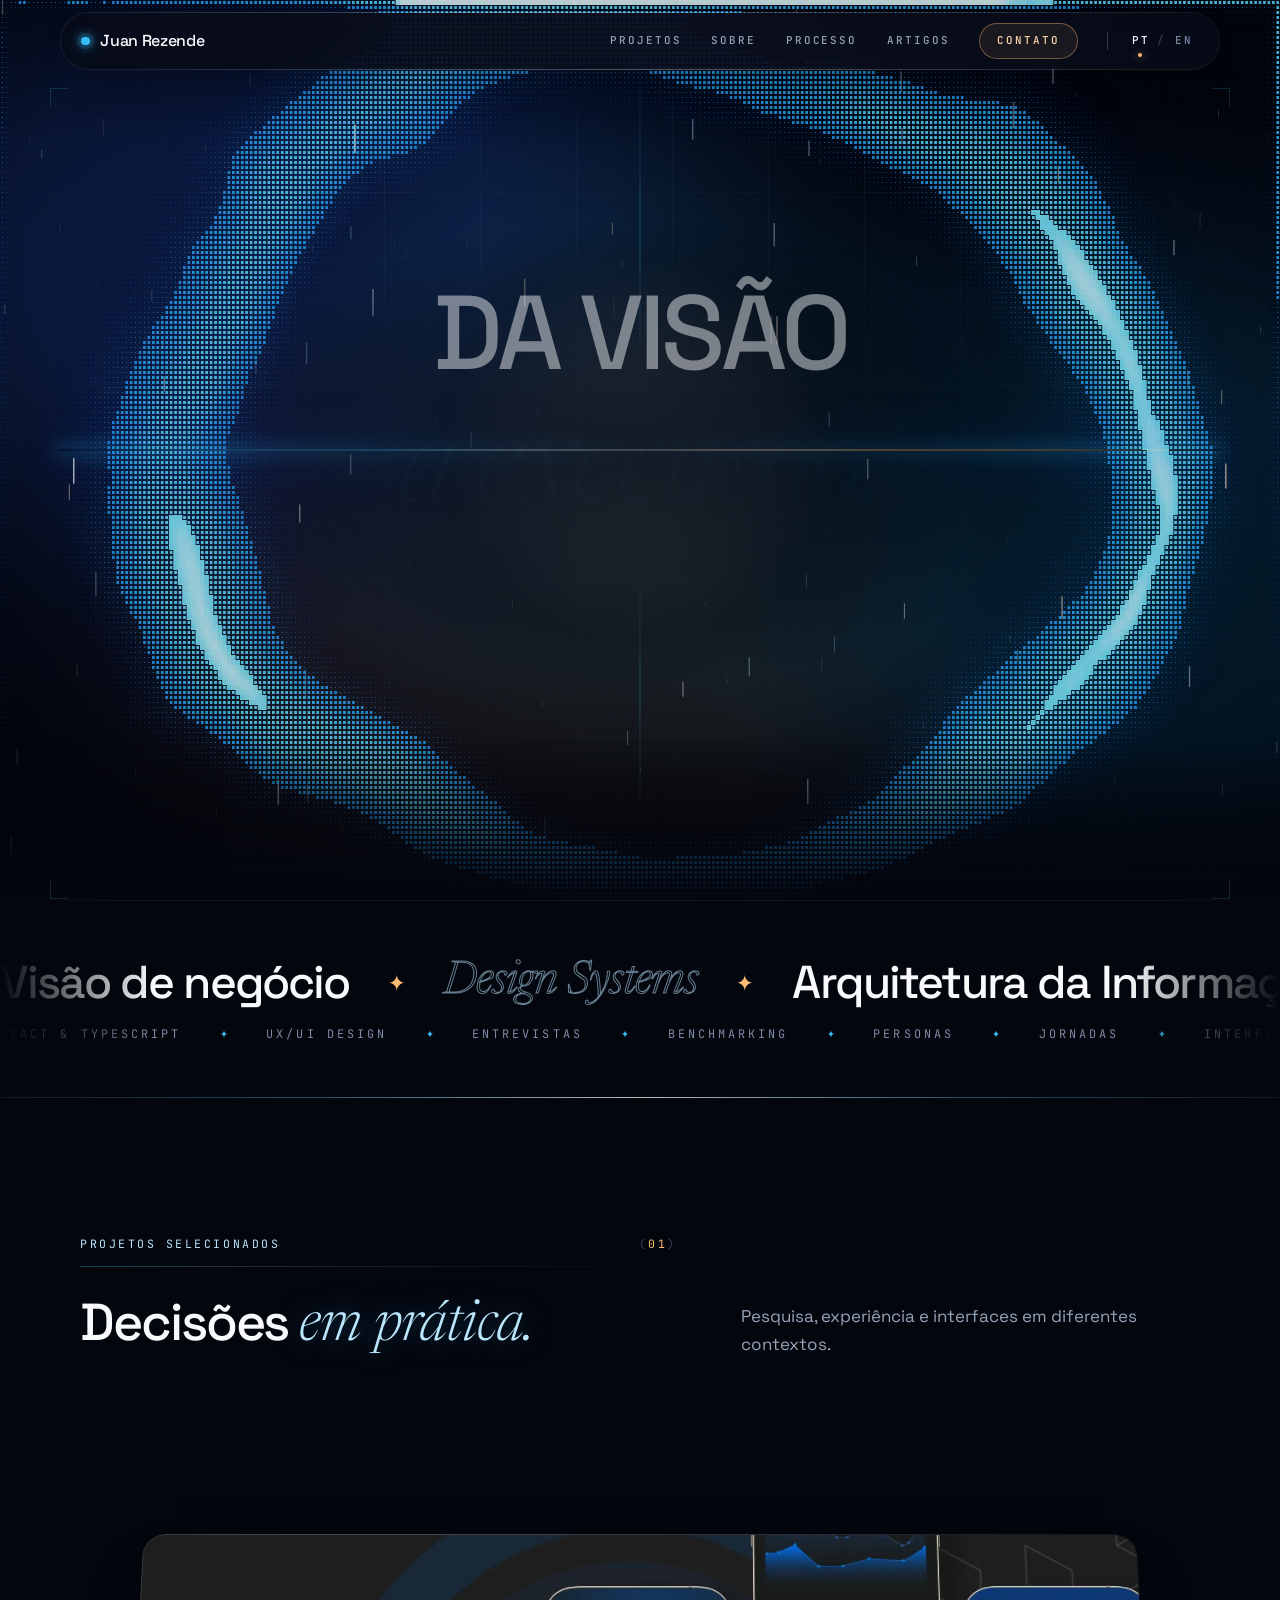
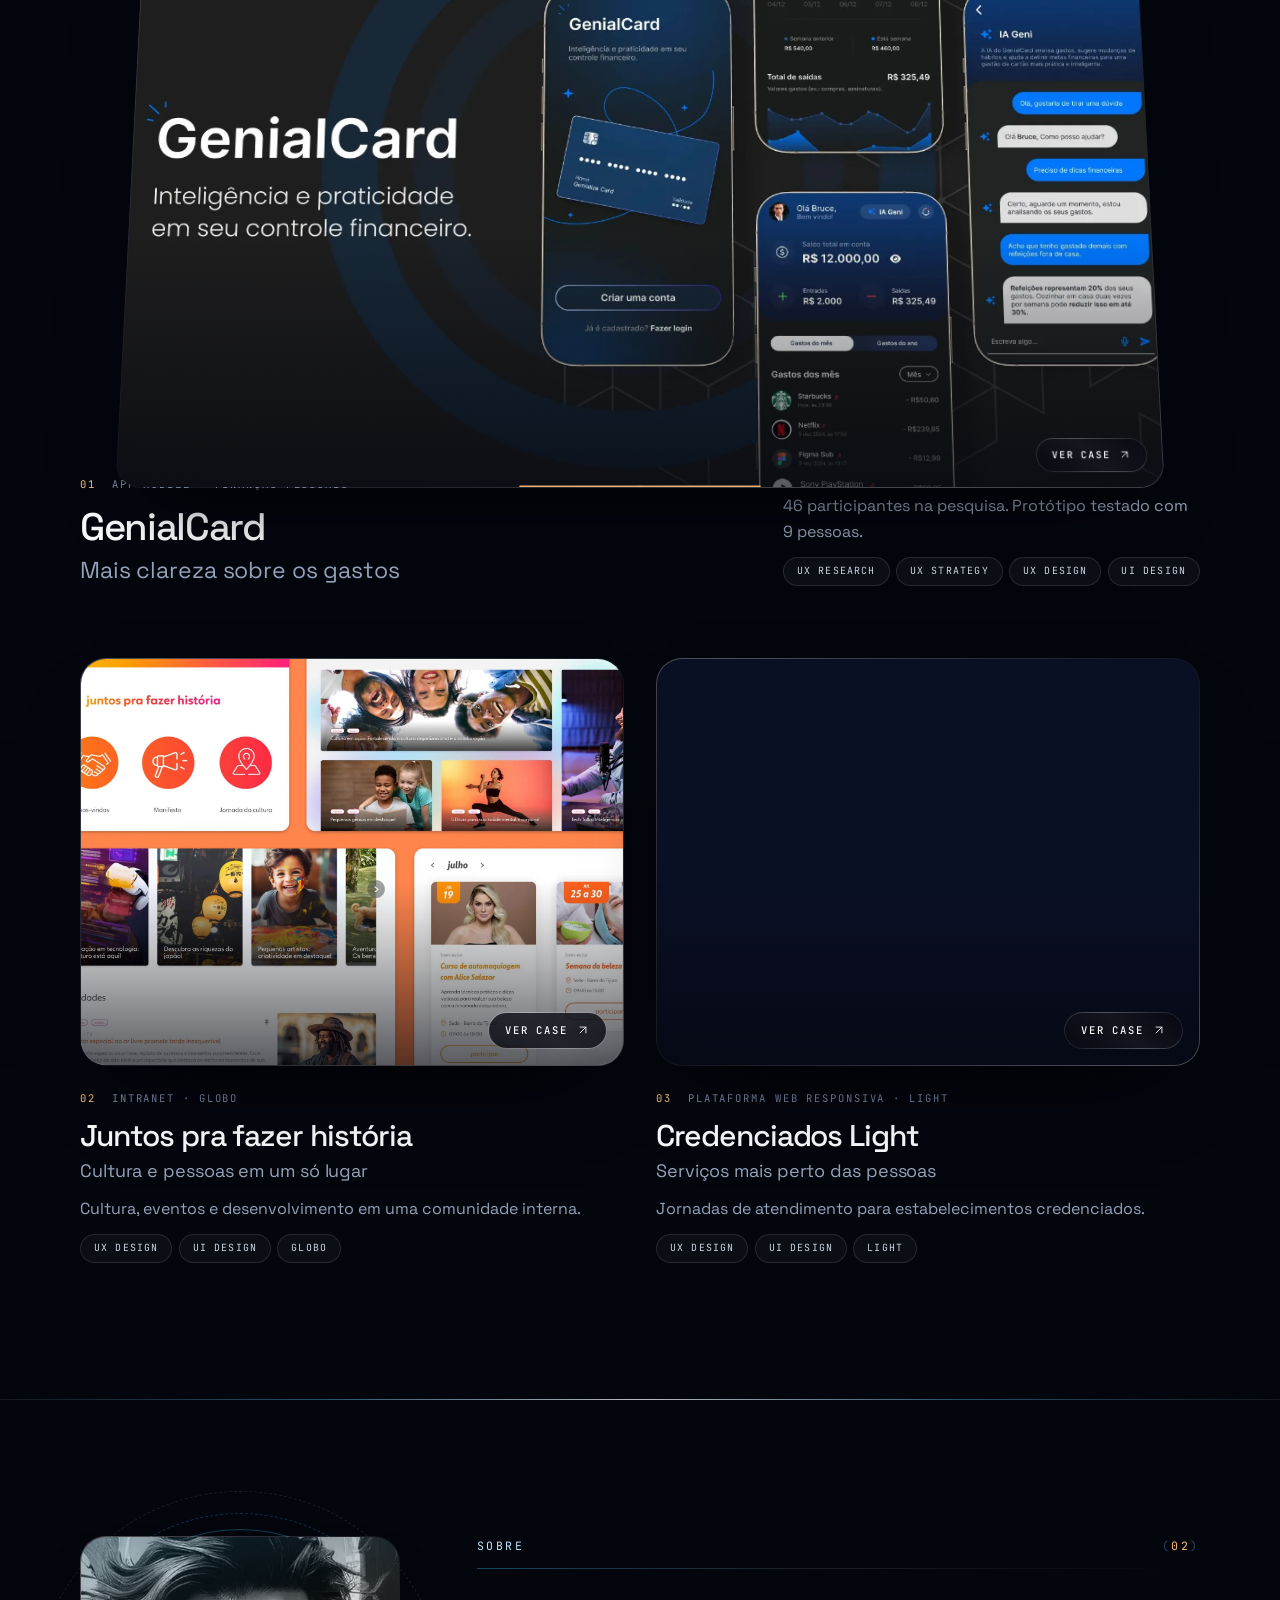
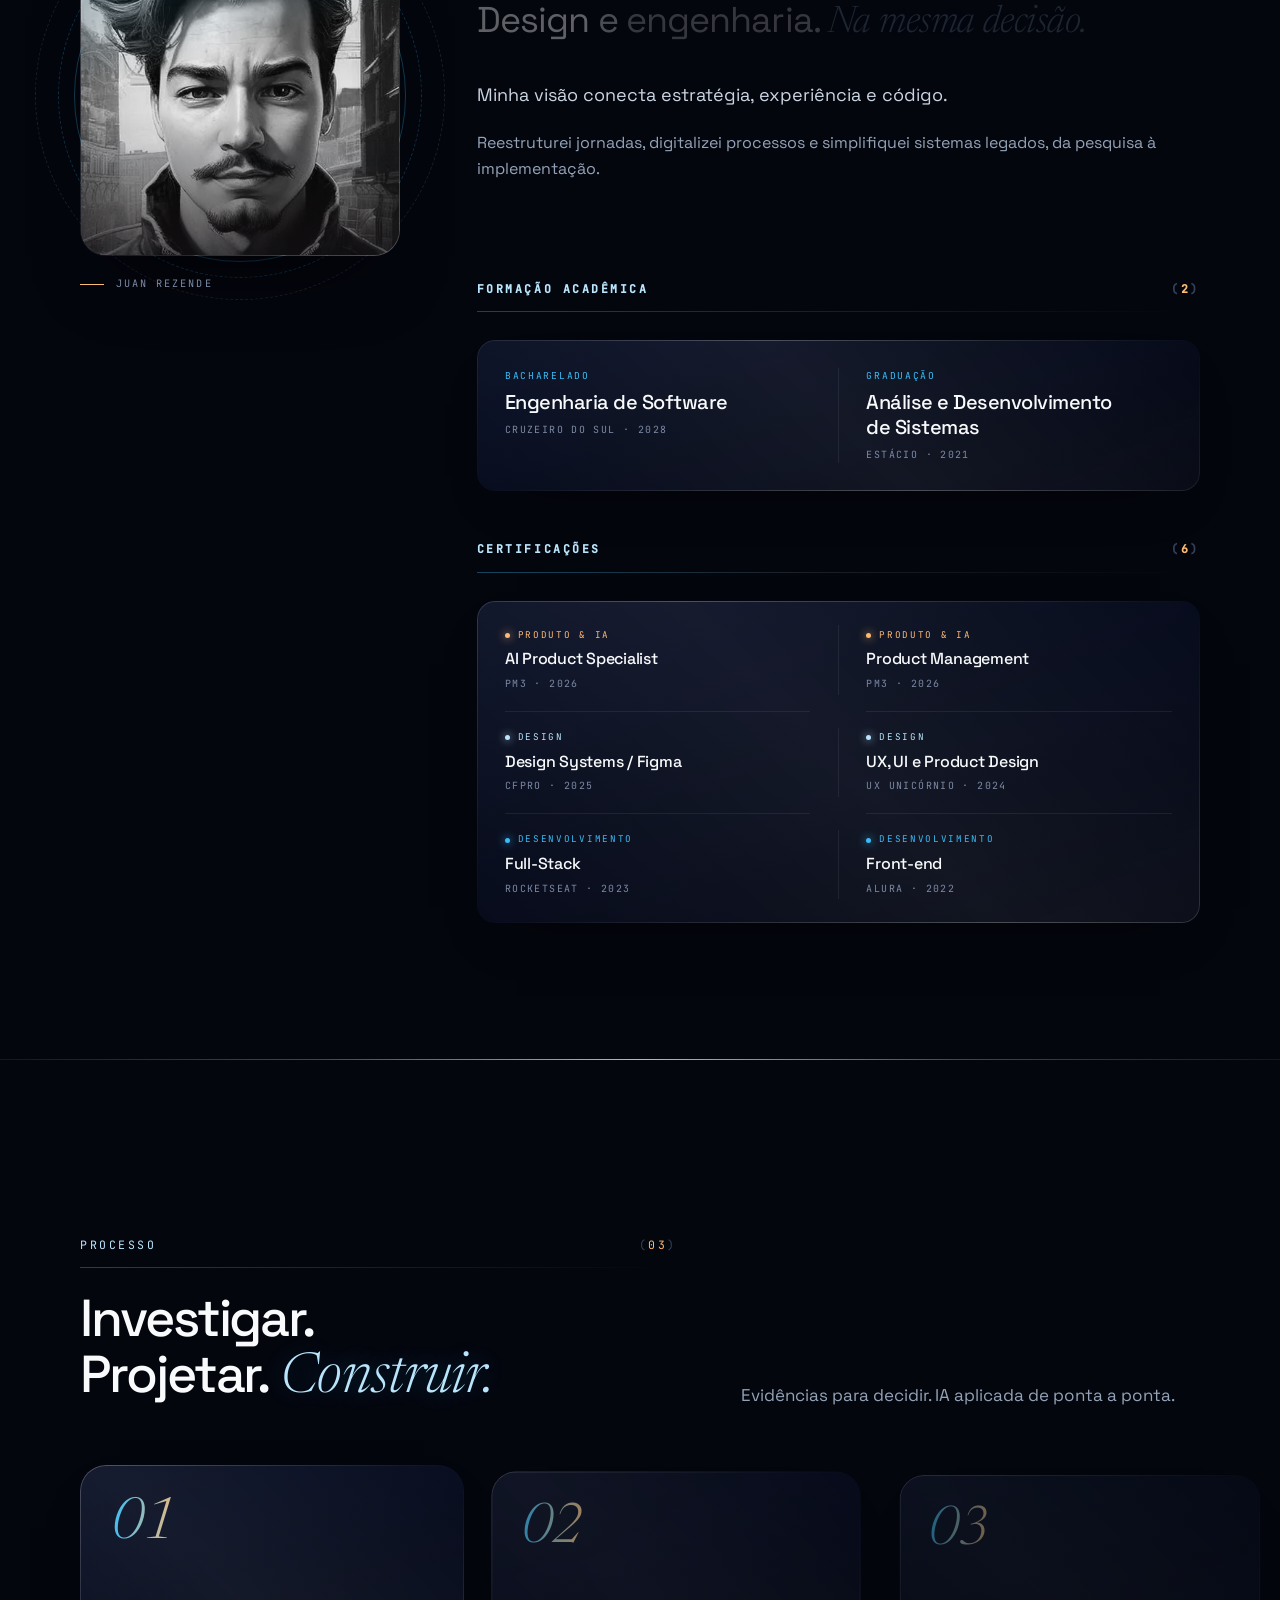
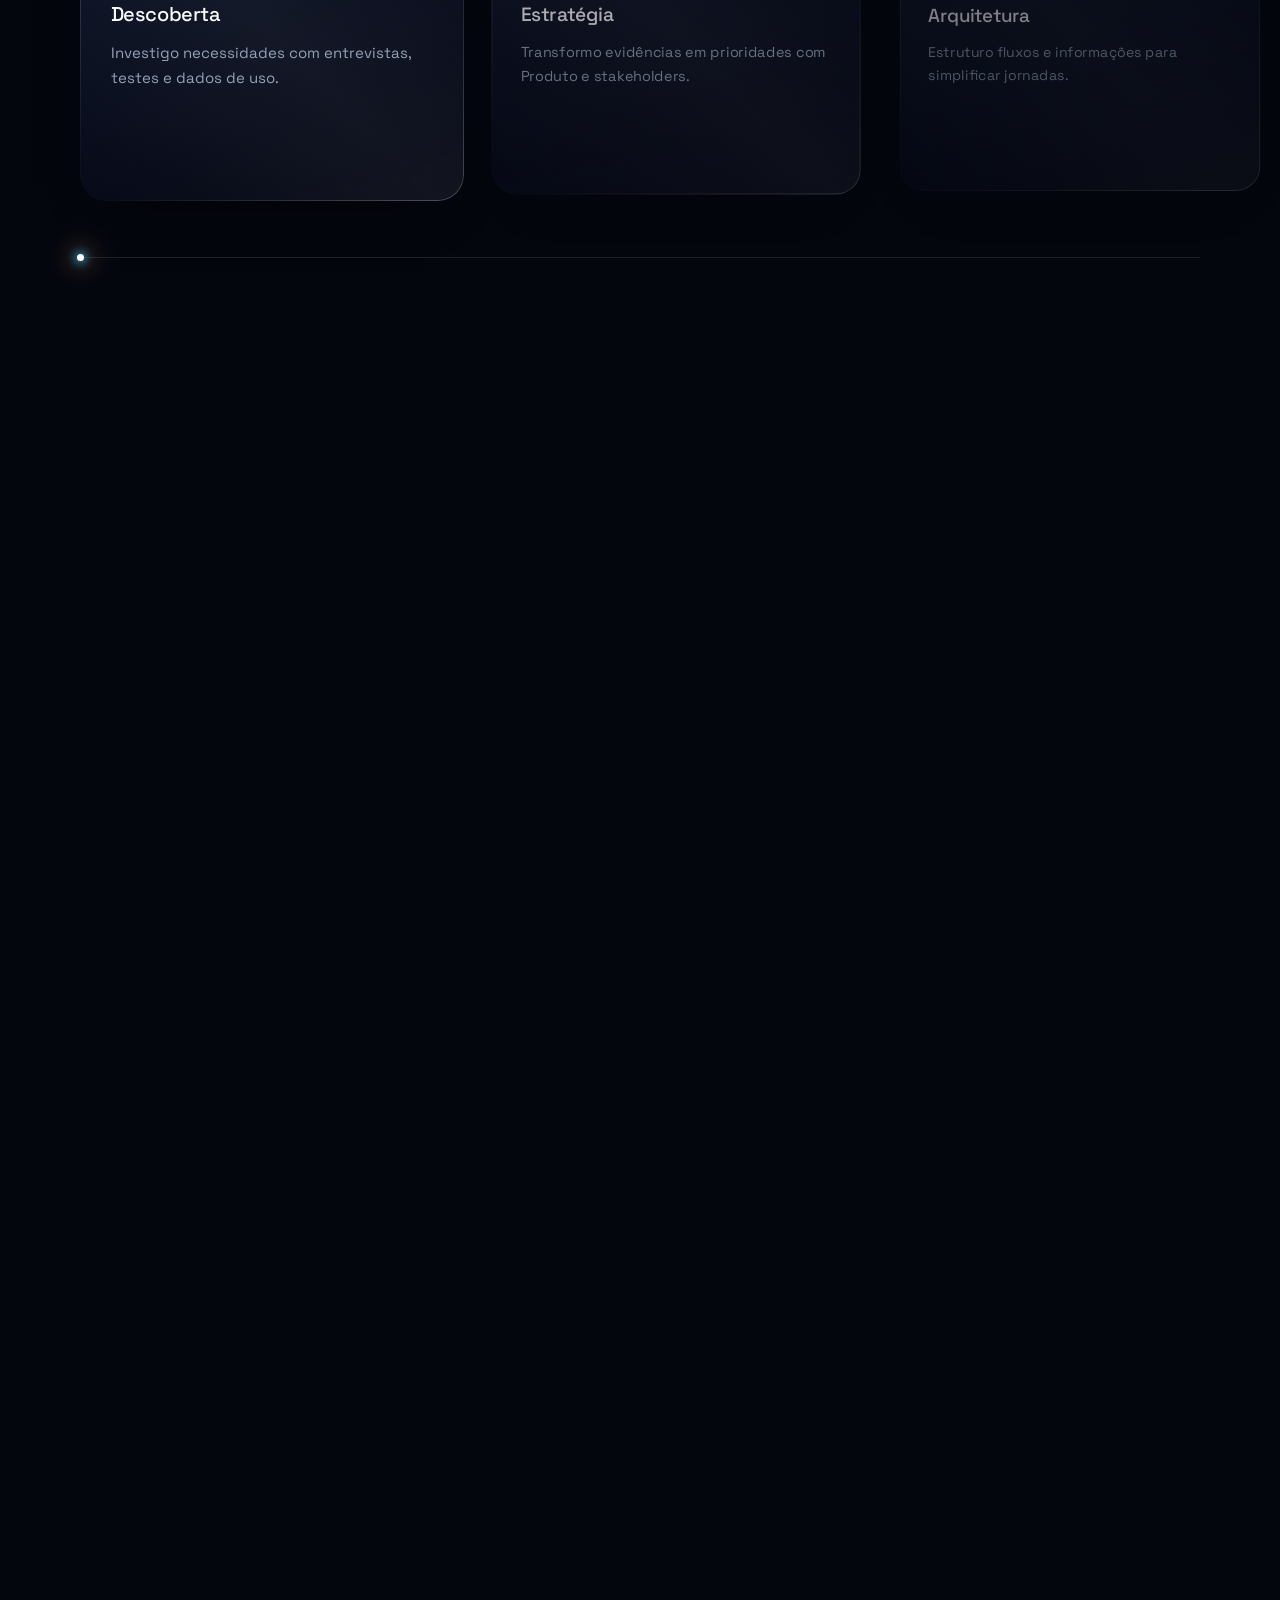
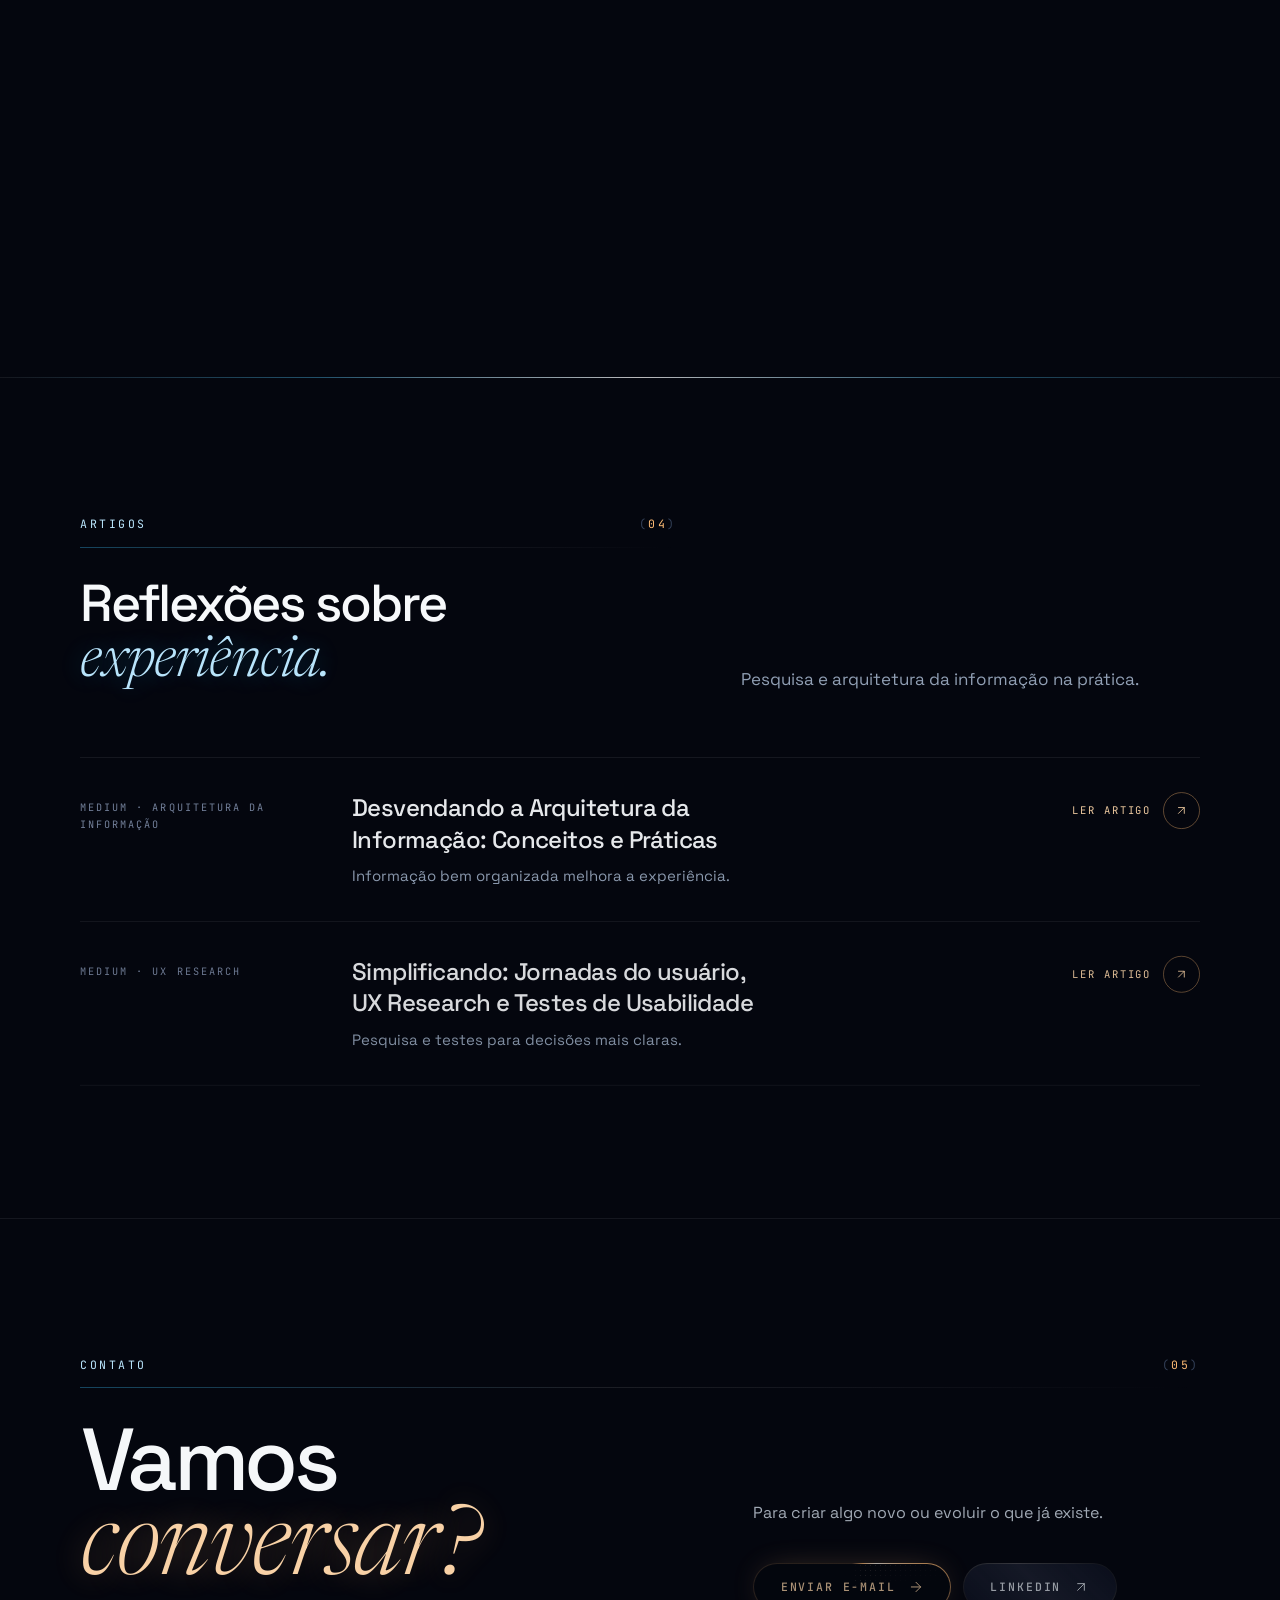
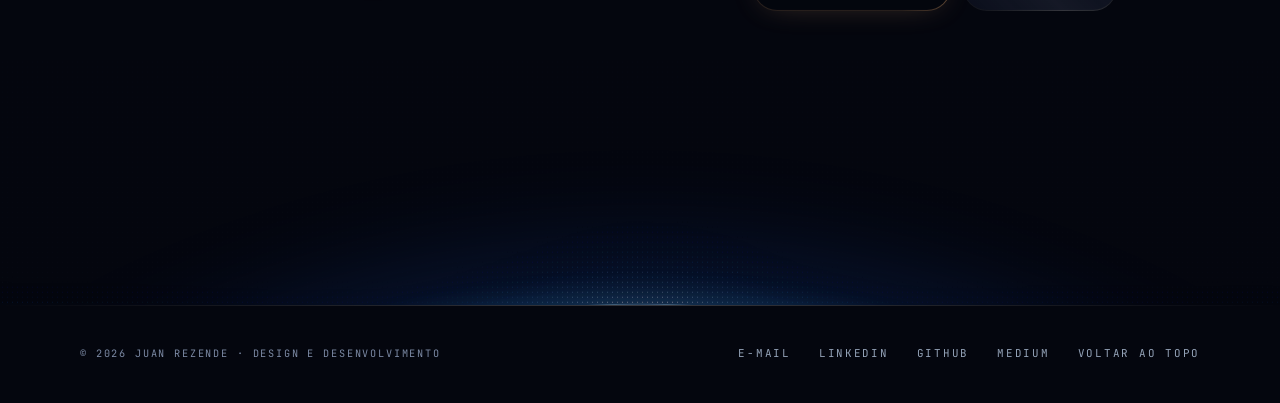
==== index.html @ a4a471fd "Remove the privacy page The site collects nothing itself (no forms, cookies, analytics or third-part" ====
<!DOCTYPE html>
<!--
  Juan Rezende · portfolio (single page, works straight from file://)

  Where things live
    index.html ............ content: intro, header, HOME (hero, projetos, sobre + formação, processo, artigos,
                            contato), CASES (genialcard, globo, light), footer. Search the ══ comments.
    assets/css/01…14 ....... styles, one file per area, loaded in numeric order (the cascade depends on it)
    assets/js/main.js ...... routing, animations and interactions (contents listed at its top)
    assets/js/effects/ ..... cosmos.js (starfield) and wave.js (LED wave), used by main.js
    assets/vendor/ ......... GSAP + ScrollTrigger
    assets/img/ ............ images, by project
  More detail: ESTRUTURA.md
-->
<html lang="pt-BR">
<head>
<meta charset="UTF-8">
<meta name="viewport" content="width=device-width, initial-scale=1.0">
<!-- ══════════ SEO · the site address (https://juanrezende.github.io) appears here, in the JSON-LD below, robots.txt and sitemap.xml:
     if it ever changes (e.g. a custom domain), replace it in all of them (see ESTRUTURA.md › SEO) ══════════ -->
<title>Juan Rezende | Product Designer · UX/UI · Front-end · IA</title>
<meta name="description" content="Discovery ao código: Product Design, UX/UI, Design Systems, front-end e IA aplicada. Veja os cases para Globo, Light e mais.">
<meta name="author" content="Juan Rezende">
<meta name="robots" content="index, follow, max-image-preview:large">
<link rel="canonical" href="https://juanrezende.github.io/">
<meta name="theme-color" content="#04060e">
<meta property="og:type" content="profile">
<meta property="og:locale" content="pt_BR">
<meta property="og:site_name" content="Juan Rezende">
<meta property="og:url" content="https://juanrezende.github.io/">
<meta property="og:title" content="Juan Rezende | Product Designer · UX/UI · Front-end · IA">
<meta property="og:description" content="Discovery ao código: Product Design, UX/UI, Design Systems, front-end e IA aplicada. Veja os cases para Globo, Light e mais.">
<meta property="og:image" content="https://juanrezende.github.io/assets/img/seo/og-image.jpg">
<meta property="og:image:width" content="1200">
<meta property="og:image:height" content="630">
<meta property="og:image:alt" content="Juan Rezende, Product Designer. Do discovery ao código.">
<meta property="profile:first_name" content="Juan">
<meta property="profile:last_name" content="Rezende">
<meta name="twitter:card" content="summary_large_image">
<meta name="twitter:title" content="Juan Rezende | Product Designer · UX/UI · Front-end · IA">
<meta name="twitter:description" content="Discovery ao código: Product Design, UX/UI, Design Systems, front-end e IA aplicada. Veja os cases para Globo, Light e mais.">
<meta name="twitter:image" content="https://juanrezende.github.io/assets/img/seo/og-image.jpg">
<!-- small sizes use a smooth ring, 96px and up the hero's LED ring -->
<link rel="icon" href="favicon.ico" sizes="48x48">
<link rel="icon" href="assets/img/seo/favicon-32.png" type="image/png" sizes="32x32">
<link rel="icon" href="assets/img/seo/favicon-96.png" type="image/png" sizes="96x96">
<link rel="icon" href="assets/img/seo/favicon-192.png" type="image/png" sizes="192x192">
<link rel="apple-touch-icon" href="apple-touch-icon.png">
<!-- the three typefaces are served from this site (assets/fonts, SIL OFL), so visitors' browsers never contact Google -->
<link rel="stylesheet" href="assets/fonts/fonts.css">
<script>
  document.documentElement.classList.add('js');
  try { if (sessionStorage.getItem('jr-intro') || matchMedia('(prefers-reduced-motion: reduce)').matches) document.documentElement.classList.add('no-intro'); } catch (e) {}
  /* language: Portuguese unless ?lang=en or a saved choice says English. The English copy is applied by assets/js/i18n.js
     at the end of the body; until then the page stays hidden (lang-pending, with a CSS failsafe in 02-base.css). */
  (function () {
    var d = document.documentElement, l = null;
    try {
      l = new URLSearchParams(location.search).get('lang');
      if (l === 'en' || l === 'pt') localStorage.setItem('jr-lang', l);
      else l = localStorage.getItem('jr-lang');
    } catch (e) {}
    if (l === 'en') { d.lang = 'en'; d.classList.add('lang-pending'); }
  })();
  /* effects budget: without hardware graphics (WebGL missing or software-only) every blur and the WebGL aura fall on the CPU,
     so the page switches to lite mode before first paint (static aura image, no filters, fewer layers; see 14-motion.css).
     ?fx=lite or ?fx=full forces a mode for the session (headless test browsers are software-only, so they need ?fx=full). */
  (function () {
    var d = document.documentElement, fx = null, lite = false;
    try {
      var q = new URLSearchParams(location.search).get('fx');
      if (q === 'lite' || q === 'full') sessionStorage.setItem('jr-fx', q);
      fx = sessionStorage.getItem('jr-fx');
    } catch (e) {}
    if (fx) lite = fx === 'lite';
    else {
      try {
        var gl = document.createElement('canvas').getContext('webgl', { failIfMajorPerformanceCaveat: true });
        lite = !gl;
        /* a software rasterizer can still slip through when it was enabled by hand: catch it by name */
        if (gl) {
          var info = gl.getExtension('WEBGL_debug_renderer_info');
          var renderer = String(gl.getParameter(info ? info.UNMASKED_RENDERER_WEBGL : gl.RENDERER) || '');
          if (/swiftshader|llvmpipe|softpipe|software|basic render/i.test(renderer)) lite = true;
        }
        var lose = gl && gl.getExtension('WEBGL_lose_context');
        if (lose) lose.loseContext();
      } catch (e) { lite = true; }
      if (navigator.connection && navigator.connection.saveData) lite = true;
    }
    if (lite) d.classList.add('fx-lite');
  })();
  /* design-system catalog hook (only when this page is framed, e.g. by Bases/lumen-ds.html): the catalog owns the navbar, gets the reading
     progress, and can park this page as the live background of its Components view (hero scene only) */
  (function () {
    if (window.parent === window) return;
    var d = document.documentElement, y = 0, queued = false;
    d.classList.add('ds-embed');
    var send = function () {
      queued = false;
      var max = d.scrollHeight - innerHeight;
      try { parent.postMessage({ ds: 'scroll', p: max > 0 ? Math.min(1, scrollY / max) : 0 }, '*'); } catch (e) {}
    };
    addEventListener('scroll', function () { if (!queued) { queued = true; requestAnimationFrame(send); } }, { passive: true });
    addEventListener('message', function (e) {
      if (e.source !== window.parent || !e.data || !e.data.ds) return;
      if (e.data.ds === 'bg' && !d.classList.contains('ds-bg')) { y = scrollY; d.classList.add('ds-bg'); scrollTo(0, 0); }
      else if (e.data.ds === 'page' && d.classList.contains('ds-bg')) { d.classList.remove('ds-bg'); scrollTo(0, y); }
    });
  })();
</script>
<script type="application/ld+json">
{
  "@context": "https://schema.org",
  "@graph": [
    {
      "@type": "WebSite",
      "@id": "https://juanrezende.github.io/#site",
      "url": "https://juanrezende.github.io/",
      "name": "Juan Rezende",
      "inLanguage": "pt-BR",
      "publisher": { "@id": "https://juanrezende.github.io/#juan" }
    },
    {
      "@type": "ProfilePage",
      "@id": "https://juanrezende.github.io/#page",
      "url": "https://juanrezende.github.io/",
      "name": "Juan Rezende | Product Designer · UX/UI · Front-end · IA",
      "inLanguage": "pt-BR",
      "isPartOf": { "@id": "https://juanrezende.github.io/#site" },
      "mainEntity": { "@id": "https://juanrezende.github.io/#juan" },
      "primaryImageOfPage": "https://juanrezende.github.io/assets/img/seo/og-image.jpg",
      "hasPart": [
        { "@type": "CreativeWork", "name": "GenialCard", "url": "https://juanrezende.github.io/#case/genialcard", "about": "App mobile de finanças pessoais: UX Research, UX Strategy, UX e UI Design", "image": "https://juanrezende.github.io/assets/img/genialcard/capa-1024.webp", "creator": { "@id": "https://juanrezende.github.io/#juan" } },
        { "@type": "CreativeWork", "name": "Juntos pra fazer história · Globo", "url": "https://juanrezende.github.io/#case/globo", "about": "Comunidade de cultura e pessoas na intranet da Globo: UX e UI Design", "image": "https://juanrezende.github.io/assets/img/globo/1-1024.webp", "creator": { "@id": "https://juanrezende.github.io/#juan" } },
        { "@type": "CreativeWork", "name": "Credenciados Light", "url": "https://juanrezende.github.io/#case/light", "about": "Plataforma web responsiva para parceiros credenciados da Light: UX e UI Design", "image": "https://juanrezende.github.io/assets/img/light/2-1024.webp", "creator": { "@id": "https://juanrezende.github.io/#juan" } }
      ]
    },
    {
      "@type": "Person",
      "@id": "https://juanrezende.github.io/#juan",
      "name": "Juan Rezende",
      "url": "https://juanrezende.github.io/",
      "image": "https://juanrezende.github.io/assets/img/avatar/juan-500.webp",
      "jobTitle": "Product Designer",
      "description": "Product Designer que leva produtos do discovery ao código: UX/UI, Design Systems, desenvolvimento front-end e IA aplicada a produtos digitais.",
      "address": { "@type": "PostalAddress", "addressCountry": "BR" },
      "knowsLanguage": "pt-BR",
      "knowsAbout": [
        "Product Design", "UX Design", "UI Design", "UX Research", "UX Strategy", "Design Systems", "Figma",
        "Arquitetura da Informação", "Testes de usabilidade", "Prototipação", "Discovery de produto",
        "Desenvolvimento Front-end", "React", "TypeScript", "Design to Code",
        "Inteligência Artificial", "IA generativa", "AI Product Design", "Product Management"
      ],
      "alumniOf": [
        { "@type": "CollegeOrUniversity", "name": "Universidade Cruzeiro do Sul" },
        { "@type": "CollegeOrUniversity", "name": "Estácio" }
      ],
      "hasCredential": [
        { "@type": "EducationalOccupationalCredential", "name": "AI Product Specialist", "recognizedBy": { "@type": "Organization", "name": "PM3" } },
        { "@type": "EducationalOccupationalCredential", "name": "Product Management", "recognizedBy": { "@type": "Organization", "name": "PM3" } },
        { "@type": "EducationalOccupationalCredential", "name": "Design Systems / Figma", "recognizedBy": { "@type": "Organization", "name": "cfPRO" } },
        { "@type": "EducationalOccupationalCredential", "name": "UX, UI e Product Design", "recognizedBy": { "@type": "Organization", "name": "UX Unicórnio" } },
        { "@type": "EducationalOccupationalCredential", "name": "Full-Stack", "recognizedBy": { "@type": "Organization", "name": "Rocketseat" } },
        { "@type": "EducationalOccupationalCredential", "name": "Front-end", "recognizedBy": { "@type": "Organization", "name": "Alura" } }
      ],
      "sameAs": ["https://www.linkedin.com/in/juanrezende/", "https://github.com/JuanRezende", "https://medium.com/@juan.rezende"]
    }
  ]
}
</script>
<!-- Lumen stylesheet, split by section; order matters (see assets/css) -->
<link rel="stylesheet" href="assets/css/01-tokens.css">
<link rel="stylesheet" href="assets/css/02-base.css">
<link rel="stylesheet" href="assets/css/03-components.css">
<link rel="stylesheet" href="assets/css/04-atmosphere.css">
<link rel="stylesheet" href="assets/css/05-layout.css">
<link rel="stylesheet" href="assets/css/06-hero.css">
<link rel="stylesheet" href="assets/css/07-projects.css">
<link rel="stylesheet" href="assets/css/08-about.css">
<link rel="stylesheet" href="assets/css/09-process.css">
<link rel="stylesheet" href="assets/css/10-articles.css">
<link rel="stylesheet" href="assets/css/11-contact.css">
<link rel="stylesheet" href="assets/css/12-case.css">
<link rel="stylesheet" href="assets/css/13-overlays.css">
<link rel="stylesheet" href="assets/css/14-motion.css">
</head>
<body>
<a class="skip-link" href="#conteudo">Pular para o conteúdo</a>

<!-- icon sprite: shapes based on Lucide (https://lucide.dev), ISC License, Copyright (c) Lucide Contributors -->
<svg width="0" height="0" style="position:absolute" aria-hidden="true" focusable="false">
  <defs>
    <linearGradient id="trace-grad" x1="0" y1="1" x2="0" y2="0"><stop offset="0" stop-color="#fdba74"/><stop offset=".35" stop-color="#fed7aa"/><stop offset=".62" stop-color="#bae6fd"/><stop offset="1" stop-color="#38bdf8"/></linearGradient>
    <symbol id="i-arrow-right" viewBox="0 0 24 24"><path d="M5 12h14"/><path d="m12 5 7 7-7 7"/></symbol>
    <symbol id="i-arrow-left" viewBox="0 0 24 24"><path d="m12 19-7-7 7-7"/><path d="M19 12H5"/></symbol>
    <symbol id="i-arrow-up-right" viewBox="0 0 24 24"><path d="M7 7h10v10"/><path d="M7 17 17 7"/></symbol>
    <symbol id="i-chevron-down" viewBox="0 0 24 24"><path d="m6 9 6 6 6-6"/></symbol>
    <symbol id="i-star4" viewBox="0 0 24 24"><path d="M12 1.5c.7 5.9 4.6 9.8 10.5 10.5-5.9.7-9.8 4.6-10.5 10.5C11.3 16.6 7.4 12.7 1.5 12 7.4 11.3 11.3 7.4 12 1.5z"/></symbol>
    <symbol id="i-mail" viewBox="0 0 24 24"><rect width="20" height="16" x="2" y="4" rx="2"/><path d="m22 7-8.97 5.7a1.94 1.94 0 0 1-2.06 0L2 7"/></symbol>
    <symbol id="i-linkedin" viewBox="0 0 24 24"><path d="M16 8a6 6 0 0 1 6 6v7h-4v-7a2 2 0 0 0-2-2 2 2 0 0 0-2 2v7h-4v-7a6 6 0 0 1 6-6z"/><rect width="4" height="12" x="2" y="9"/><circle cx="4" cy="4" r="2"/></symbol>
    <symbol id="i-book-open" viewBox="0 0 24 24"><path d="M12 7v14"/><path d="M3 18a1 1 0 0 1-1-1V4a1 1 0 0 1 1-1h5a4 4 0 0 1 4 4 4 4 0 0 1 4-4h5a1 1 0 0 1 1 1v13a1 1 0 0 1-1 1h-6a3 3 0 0 0-3 3 3 3 0 0 0-3-3z"/></symbol>
    <symbol id="i-sparkles" viewBox="0 0 24 24"><path d="M9.937 15.5A2 2 0 0 0 8.5 14.063l-6.135-1.582a.5.5 0 0 1 0-.962L8.5 9.936A2 2 0 0 0 9.937 8.5l1.582-6.135a.5.5 0 0 1 .963 0L14.063 8.5A2 2 0 0 0 15.5 9.937l6.135 1.581a.5.5 0 0 1 0 .964L15.5 14.063a2 2 0 0 0-1.437 1.437l-1.582 6.135a.5.5 0 0 1-.963 0z"/><path d="M20 3v4"/><path d="M22 5h-4"/><path d="M4 17v2"/><path d="M5 18H3"/></symbol>
    <symbol id="i-check" viewBox="0 0 24 24"><path d="M20 6 9 17l-5-5"/></symbol>
    <symbol id="i-minus" viewBox="0 0 24 24"><path d="M5 12h14"/></symbol>
    <symbol id="i-x" viewBox="0 0 24 24"><path d="M18 6 6 18"/><path d="m6 6 12 12"/></symbol>
    <symbol id="i-menu" viewBox="0 0 24 24"><path d="M4 6h16"/><path d="M4 12h16"/><path d="M4 18h16"/></symbol>
    <symbol id="i-briefcase" viewBox="0 0 24 24"><path d="M16 20V4a2 2 0 0 0-2-2h-4a2 2 0 0 0-2 2v16"/><rect width="20" height="14" x="2" y="6" rx="2"/></symbol>
    <symbol id="i-route" viewBox="0 0 24 24"><circle cx="6" cy="19" r="3"/><path d="M9 19h8.5a3.5 3.5 0 0 0 0-7h-11a3.5 3.5 0 0 1 0-7H15"/><circle cx="18" cy="5" r="3"/></symbol>
    <symbol id="i-quote" viewBox="0 0 24 24"><path d="M16 3a2 2 0 0 0-2 2v6a2 2 0 0 0 2 2 1 1 0 0 1 1 1v1a2 2 0 0 1-2 2 1 1 0 0 0-1 1v2a1 1 0 0 0 1 1 6 6 0 0 0 6-6V5a2 2 0 0 0-2-2z"/><path d="M5 3a2 2 0 0 0-2 2v6a2 2 0 0 0 2 2 1 1 0 0 1 1 1v1a2 2 0 0 1-2 2 1 1 0 0 0-1 1v2a1 1 0 0 0 1 1 6 6 0 0 0 6-6V5a2 2 0 0 0-2-2z"/></symbol>
    <symbol id="i-maximize" viewBox="0 0 24 24"><path d="M15 3h6v6"/><path d="m21 3-7 7"/><path d="m3 21 7-7"/><path d="M9 21H3v-6"/></symbol>
    <symbol id="i-search" viewBox="0 0 24 24"><circle cx="11" cy="11" r="8"/><path d="m21 21-4.3-4.3"/></symbol>
    <symbol id="i-component" viewBox="0 0 24 24"><path d="M15.536 11.293a1 1 0 0 0 0 1.414l2.376 2.377a1 1 0 0 0 1.414 0l2.377-2.377a1 1 0 0 0 0-1.414l-2.377-2.377a1 1 0 0 0-1.414 0z"/><path d="M2.297 11.293a1 1 0 0 0 0 1.414l2.377 2.377a1 1 0 0 0 1.414 0l2.377-2.377a1 1 0 0 0 0-1.414L6.088 8.916a1 1 0 0 0-1.414 0z"/><path d="M8.916 17.912a1 1 0 0 0 0 1.415l2.377 2.376a1 1 0 0 0 1.414 0l2.377-2.376a1 1 0 0 0 0-1.415l-2.377-2.376a1 1 0 0 0-1.414 0z"/><path d="M8.916 4.674a1 1 0 0 0 0 1.414l2.377 2.376a1 1 0 0 0 1.414 0l2.377-2.376a1 1 0 0 0 0-1.414l-2.377-2.377a1 1 0 0 0-1.414 0z"/></symbol>
    <symbol id="i-pen-tool" viewBox="0 0 24 24"><path d="M15.707 21.293a1 1 0 0 1-1.414 0l-1.586-1.586a1 1 0 0 1 0-1.414l5.586-5.586a1 1 0 0 1 1.414 0l1.586 1.586a1 1 0 0 1 0 1.414z"/><path d="m18 13-1.375-6.874a1 1 0 0 0-.746-.776L3.235 2.028a1 1 0 0 0-1.207 1.207L5.35 15.879a1 1 0 0 0 .776.746L13 18"/><path d="m2.3 2.3 7.286 7.286"/><circle cx="11" cy="11" r="2"/></symbol>
    <symbol id="i-code" viewBox="0 0 24 24"><path d="m16 18 6-6-6-6"/><path d="m8 6-6 6 6 6"/></symbol>
    <symbol id="i-heart" viewBox="0 0 24 24"><path d="M19 14c1.49-1.46 3-3.21 3-5.5A5.5 5.5 0 0 0 16.5 3c-1.76 0-3 .5-4.5 2-1.5-1.5-2.74-2-4.5-2A5.5 5.5 0 0 0 2 8.5c0 2.3 1.5 4.05 3 5.5l7 7Z"/></symbol>
    <symbol id="i-target" viewBox="0 0 24 24"><circle cx="12" cy="12" r="10"/><circle cx="12" cy="12" r="6"/><circle cx="12" cy="12" r="2"/></symbol>
    <symbol id="i-lightbulb" viewBox="0 0 24 24"><path d="M15 14c.2-1 .7-1.7 1.5-2.5 1-.9 1.5-2.2 1.5-3.5A6 6 0 0 0 6 8c0 1 .2 2.2 1.5 3.5.7.7 1.3 1.5 1.5 2.5"/><path d="M9 18h6"/><path d="M10 22h4"/></symbol>
    <symbol id="i-flask" viewBox="0 0 24 24"><path d="M10 2v7.527a2 2 0 0 1-.211.896L4.72 20.55a1 1 0 0 0 .9 1.45h12.76a1 1 0 0 0 .9-1.45l-5.069-10.127A2 2 0 0 1 14 9.527V2"/><path d="M8.5 2h7"/><path d="M7 16h10"/></symbol>
    <symbol id="i-circle-check" viewBox="0 0 24 24"><circle cx="12" cy="12" r="10"/><path d="m9 12 2 2 4-4"/></symbol>
    <symbol id="i-circle-help" viewBox="0 0 24 24"><circle cx="12" cy="12" r="10"/><path d="M9.09 9a3 3 0 0 1 5.83 1c0 2-3 3-3 3"/><path d="M12 17h.01"/></symbol>
    <symbol id="i-play" viewBox="0 0 24 24"><path d="M6 3 20 12 6 21 6 3z"/></symbol>
    <symbol id="i-calendar" viewBox="0 0 24 24"><path d="M8 2v4"/><path d="M16 2v4"/><rect width="18" height="18" x="3" y="4" rx="2"/><path d="M3 10h18"/></symbol>
    <symbol id="i-megaphone" viewBox="0 0 24 24"><path d="m3 11 18-5v12L3 14v-3z"/><path d="M11.6 16.8a3 3 0 1 1-5.8-1.6"/></symbol>
    <symbol id="i-newspaper" viewBox="0 0 24 24"><path d="M4 22h16a2 2 0 0 0 2-2V4a2 2 0 0 0-2-2H8a2 2 0 0 0-2 2v16a2 2 0 0 1-2 2Zm0 0a2 2 0 0 1-2-2v-9c0-1.1.9-2 2-2h2"/><path d="M18 14h-8"/><path d="M15 18h-5"/><path d="M10 6h8v4h-8V6Z"/></symbol>
    <symbol id="i-graduation" viewBox="0 0 24 24"><path d="M21.42 10.922a1 1 0 0 0-.019-1.838L12.83 5.18a2 2 0 0 0-1.66 0L2.6 9.08a1 1 0 0 0 0 1.832l8.57 3.908a2 2 0 0 0 1.66 0z"/><path d="M22 10v6"/><path d="M6 12.5V16a6 3 0 0 0 12 0v-3.5"/></symbol>
    <symbol id="i-chart" viewBox="0 0 24 24"><path d="M3 3v16a2 2 0 0 0 2 2h16"/><path d="M18 17V9"/><path d="M13 17V5"/><path d="M8 17v-3"/></symbol>
    <symbol id="i-shield" viewBox="0 0 24 24"><path d="M20 13c0 5-3.5 7.5-7.66 8.95a1 1 0 0 1-.67-.01C7.5 20.5 4 18 4 13V6a1 1 0 0 1 1-1c2 0 4.5-1.2 6.24-2.72a1.17 1.17 0 0 1 1.52 0C14.51 3.81 17 5 19 5a1 1 0 0 1 1 1z"/><path d="m9 12 2 2 4-4"/></symbol>
    <symbol id="i-store" viewBox="0 0 24 24"><path d="m2 7 4.41-4.41A2 2 0 0 1 7.83 2h8.34a2 2 0 0 1 1.42.59L22 7"/><path d="M4 12v8a2 2 0 0 0 2 2h12a2 2 0 0 0 2-2v-8"/><path d="M15 22v-4a2 2 0 0 0-2-2h-2a2 2 0 0 0-2 2v4"/><path d="M2 7h20"/></symbol>
    <symbol id="i-receipt" viewBox="0 0 24 24"><path d="M4 2v20l2-1 2 1 2-1 2 1 2-1 2 1 2-1 2 1V2l-2 1-2-1-2 1-2-1-2 1-2-1-2 1Z"/><path d="M16 8h-6a2 2 0 1 0 0 4h4a2 2 0 1 1 0 4H8"/><path d="M12 17.5v-11"/></symbol>
    <symbol id="i-calculator" viewBox="0 0 24 24"><rect width="16" height="20" x="4" y="2" rx="2"/><path d="M8 6h8"/><path d="M16 14v4"/><path d="M16 10h.01"/><path d="M12 10h.01"/><path d="M8 10h.01"/><path d="M12 14h.01"/><path d="M8 14h.01"/><path d="M12 18h.01"/><path d="M8 18h.01"/></symbol>
    <symbol id="i-zap" viewBox="0 0 24 24"><path d="M4 14a1 1 0 0 1-.78-1.63l9.9-10.2a.5.5 0 0 1 .86.46l-1.92 6.02A1 1 0 0 0 13 10h7a1 1 0 0 1 .78 1.63l-9.9 10.2a.5.5 0 0 1-.86-.46l1.92-6.02A1 1 0 0 0 11 14z"/></symbol>
    <symbol id="i-list-checks" viewBox="0 0 24 24"><path d="m3 17 2 2 4-4"/><path d="m3 7 2 2 4-4"/><path d="M13 6h8"/><path d="M13 12h8"/><path d="M13 18h8"/></symbol>
    <symbol id="i-devices" viewBox="0 0 24 24"><path d="M18 8V6a2 2 0 0 0-2-2H4a2 2 0 0 0-2 2v7a2 2 0 0 0 2 2h8"/><path d="M10 19v-3.96 3.15"/><path d="M7 19h5"/><rect width="6" height="10" x="16" y="12" rx="2"/></symbol>
  </defs>
</svg>

<!-- ══════════ INTRO (light beam) + TITLE-CARD TRANSITION ══════════ -->
<div class="intro" id="intro" aria-hidden="true">
  <span class="intro__beam"></span>
  <div class="intro__text"><p class="intro__name">Juan Rezende</p><p class="intro__role">Estratégia · Design · Código</p></div>
</div>
<div class="curtain" id="curtain" aria-hidden="true">
  <canvas class="curtain__warp"></canvas>
  <p class="curtain__label"></p>
  <p class="curtain__title"></p>
  <span class="curtain__line"></span>
</div>

<!-- ══════════ ATMOSPHERE (nebula, starfield, vignette, grain) ══════════ -->
<div class="atmos" aria-hidden="true">
  <div class="atmos__layer"><div class="blob blob--1"></div><div class="blob blob--2"></div><div class="blob blob--3"></div></div>
  <canvas class="cosmos" id="cosmos"></canvas>
  <div class="atmos__grid"></div>
  <div class="atmos__dust"><div class="dust dust--1"></div><div class="dust dust--2"></div><div class="dust dust--3"></div><div class="dust dust--4"></div></div>
  <div class="atmos__vignette"></div>
  <div class="cursor-glow"></div>
</div>
<div class="grain" aria-hidden="true"></div>

<!-- ══════════ HEADER ══════════ -->
<header class="site-header" id="site-header">
  <nav class="nav" aria-label="Principal">
    <a class="brand" href="#inicio" aria-label="Juan Rezende, ir para o início">Juan Rezende</a>
    <div class="nav__group">
      <a class="nav-link" href="#projetos" data-nav="projetos">Projetos</a>
      <a class="nav-link" href="#sobre" data-nav="sobre">Sobre</a>
      <a class="nav-link" href="#processo" data-nav="processo">Processo</a>
      <a class="nav-link" href="#artigos" data-nav="artigos">Artigos</a>
      <a class="nav__cta" href="#contato">Contato</a>
      <div class="lang-switch" role="group" aria-label="Idioma"><a href="?lang=pt" data-lang="pt" lang="pt-BR" hreflang="pt-BR" aria-label="Português">PT</a><span class="lang-switch__sep" aria-hidden="true">/</span><a href="?lang=en" data-lang="en" lang="en" hreflang="en" aria-label="English">EN</a></div>
    </div>
    <div class="lang-switch lang-switch--bar" role="group" aria-label="Idioma"><a href="?lang=pt" data-lang="pt" lang="pt-BR" hreflang="pt-BR" aria-label="Português">PT</a><span class="lang-switch__sep" aria-hidden="true">/</span><a href="?lang=en" data-lang="en" lang="en" hreflang="en" aria-label="English">EN</a></div>
    <button class="menu-btn" type="button" aria-controls="mobile-menu" aria-expanded="false" aria-label="Abrir menu"><svg class="icon" aria-hidden="true"><use href="#i-menu"/></svg></button>
  </nav>
  <div class="progress" aria-hidden="true"><span id="scroll-progress"></span></div>
</header>

<div class="mobile-menu" id="mobile-menu">
  <a href="#projetos"><span>01</span>Projetos</a>
  <a href="#sobre"><span>02</span>Sobre</a>
  <a href="#processo"><span>03</span>Processo</a>
  <a href="#artigos"><span>04</span>Artigos</a>
  <a href="#contato"><span>05</span>Contato</a>
  <p class="mobile-menu__foot">Estratégia · Design · Código</p>
</div>

<main id="conteudo" tabindex="-1">

<!-- ═══════════════════════════════ HOME ═══════════════════════════════ -->
<div class="view" id="view-home">

  <!-- ══════════ HERO ══════════ -->
  <section class="hero" id="inicio" aria-labelledby="hero-title">
    <div class="hero__stage" aria-hidden="true">
      <canvas class="hero__gl"></canvas>
      <svg class="hero__beams" viewBox="0 0 1200 800" preserveAspectRatio="xMidYMid slice">
        <defs>
          <linearGradient id="beam-grad" gradientUnits="userSpaceOnUse" x1="0" y1="0" x2="1200" y2="0">
            <stop offset="0" stop-color="#38bdf8" stop-opacity=".15"/><stop offset=".42" stop-color="#bae6fd"/><stop offset=".5" stop-color="#ffffff"/><stop offset=".58" stop-color="#fed7aa"/><stop offset="1" stop-color="#fdba74" stop-opacity=".15"/>
          </linearGradient>
        </defs>
        <g class="rails">
          <path class="rail" d="M -60 150 C 280 150, 320 400, 600 400"/>
          <path class="rail" d="M -60 680 C 280 680, 320 400, 600 400"/>
          <path class="rail" d="M 1260 110 C 920 110, 880 400, 600 400"/>
          <path class="rail" d="M 1260 700 C 920 700, 880 400, 600 400"/>
        </g>
        <g class="rays">
          <path class="ray" d="M -60 150 C 280 150, 320 400, 600 400"/>
          <path class="ray" d="M 1260 700 C 920 700, 880 400, 600 400"/>
          <path class="ray" d="M -60 680 C 280 680, 320 400, 600 400"/>
          <path class="ray" d="M 1260 110 C 920 110, 880 400, 600 400"/>
        </g>
      </svg>
      <div class="hero__bloom"></div>
      <div class="hero__laser"><span class="l1"></span><span class="l2"></span><span class="l3"></span><span class="core"></span></div>
      <div class="hero__flare"></div>
    </div>
    <div class="hero__scrim" aria-hidden="true"></div>
    <div class="hero__fade" aria-hidden="true"></div>
    <div class="container hero__inner">
      <div class="hero__frame" aria-hidden="true"></div>
      <div class="hero__main">
        <h1 class="display" id="hero-title"><span class="sr-only">Juan Rezende, Product Designer: </span><span class="hero__line"><span>Da visão</span></span> <span class="hero__line"><em>à execução.</em></span></h1>
        <p class="hero__promise">Estratégia, design e código.</p>
        <div class="btn-row hero__cta">
          <a class="btn btn--fill" href="#projetos">Conheça meus projetos<svg class="icon" aria-hidden="true"><use href="#i-arrow-right"/></svg></a>
        </div>
      </div>
      <div class="hero__band">
        <span class="hero__horizon" aria-hidden="true"></span>
      </div>
    </div>
  </section>

  <!-- ══════════ TICKER (decorative: the disciplines already listed on the page, run as end credits) ══════════ -->
  <div class="ticker" aria-hidden="true">
    <div class="ticker__row"><div class="ticker__track">
      <span>Visão de negócio</span><svg class="ticker__star"><use href="#i-star4"/></svg><em>Design Systems</em><svg class="ticker__star"><use href="#i-star4"/></svg>
      <span>Arquitetura da Informação</span><svg class="ticker__star"><use href="#i-star4"/></svg><em>Experiência digital</em><svg class="ticker__star"><use href="#i-star4"/></svg>
      <span>Testes de usabilidade</span><svg class="ticker__star"><use href="#i-star4"/></svg><em>UX Strategy</em><svg class="ticker__star"><use href="#i-star4"/></svg>
      <span>Desenvolvimento Front-end</span><svg class="ticker__star"><use href="#i-star4"/></svg><em>IA aplicada</em><svg class="ticker__star"><use href="#i-star4"/></svg>
    </div></div>
    <div class="ticker__row ticker__row--rev"><div class="ticker__track">
      <span>React &amp; TypeScript</span><svg class="ticker__star"><use href="#i-star4"/></svg><span>UX/UI Design</span><svg class="ticker__star"><use href="#i-star4"/></svg>
      <span>Entrevistas</span><svg class="ticker__star"><use href="#i-star4"/></svg><span>Benchmarking</span><svg class="ticker__star"><use href="#i-star4"/></svg>
      <span>Personas</span><svg class="ticker__star"><use href="#i-star4"/></svg><span>Jornadas</span><svg class="ticker__star"><use href="#i-star4"/></svg>
      <span>Interfaces escaláveis</span><svg class="ticker__star"><use href="#i-star4"/></svg><span>Implementação</span><svg class="ticker__star"><use href="#i-star4"/></svg>
      <span>Arquitetura e implementação</span><svg class="ticker__star"><use href="#i-star4"/></svg>
    </div></div>
  </div>

  <!-- ══════════ PROJETOS ══════════ -->
  <section class="section" id="projetos" aria-labelledby="projetos-title">
    <div class="container">
      <div class="section-head section-head--split">
        <div>
          <p class="eyebrow"><span class="eyebrow__n">01</span>Projetos selecionados</p>
          <h2 class="h2" id="projetos-title">Decisões <em>em prática.</em></h2>
        </div>
        <p class="lead" data-reveal>Pesquisa, experiência e interfaces em diferentes contextos.</p>
      </div>

      <div class="projects">
        <a class="proj proj--featured" href="#case/genialcard">
          <div class="proj__ignite" data-ignite>
          <div class="proj__media">
            <div class="proj__parallax">
              <img src="assets/img/genialcard/capa-1024.webp" srcset="assets/img/genialcard/capa-1024.webp 1024w, assets/img/genialcard/capa.webp 2048w" sizes="(min-width: 1024px) 70vw, 100vw" width="2048" height="1152" alt="Telas do app GenialCard: boas-vindas, gráficos de entradas e saídas, gastos do mês e chat com a IA Geni" decoding="sync" fetchpriority="high">
            </div>
            <span class="proj__bar">Ver case<svg class="icon" aria-hidden="true"><use href="#i-arrow-up-right"/></svg></span>
            <svg class="proj__trace" aria-hidden="true"><path pathLength="1"/><path pathLength="1"/></svg>
          </div>
          <span class="proj__corners" aria-hidden="true"></span>
          </div>
          <div class="proj__body">
            <p class="proj__meta"><span class="proj__index">01</span><span>App mobile · Finanças pessoais</span></p>
            <h3 class="proj__title">GenialCard <em>Mais clareza sobre os gastos</em></h3>
            <p class="proj__summary">46 participantes na pesquisa. Protótipo testado com 9 pessoas.</p>
            <ul class="tags"><li class="tag">UX Research</li><li class="tag">UX Strategy</li><li class="tag">UX Design</li><li class="tag">UI Design</li></ul>
          </div>
        </a>

        <a class="proj" href="#case/globo">
          <div class="proj__media">
            <div class="proj__parallax">
              <img src="assets/img/globo/1-1024.webp" srcset="assets/img/globo/1-1024.webp 1024w, assets/img/globo/1.webp 2048w" sizes="(min-width: 900px) 45vw, 100vw" width="2048" height="1536" alt="Interfaces da comunidade Juntos pra fazer história na intranet da Globo" loading="lazy" decoding="async">
            </div>
            <span class="proj__bar">Ver case<svg class="icon" aria-hidden="true"><use href="#i-arrow-up-right"/></svg></span>
          </div>
          <div class="proj__body">
            <p class="proj__meta"><span class="proj__index">02</span><span>Intranet · Globo</span></p>
            <h3 class="proj__title">Juntos pra fazer história <em>Cultura e pessoas em um só lugar</em></h3>
            <p class="proj__summary">Cultura, eventos e desenvolvimento em uma comunidade interna.</p>
            <ul class="tags"><li class="tag">UX Design</li><li class="tag">UI Design</li><li class="tag">Globo</li></ul>
          </div>
        </a>

        <a class="proj" href="#case/light">
          <div class="proj__media">
            <div class="proj__parallax">
              <img src="assets/img/light/2-1024.webp" srcset="assets/img/light/2-1024.webp 1024w, assets/img/light/2.webp 2048w" sizes="(min-width: 900px) 45vw, 100vw" width="2048" height="1536" alt="Telas mobile e desktop do portal Credenciados Light com serviços e acompanhamento" loading="lazy" decoding="async">
            </div>
            <span class="proj__bar">Ver case<svg class="icon" aria-hidden="true"><use href="#i-arrow-up-right"/></svg></span>
          </div>
          <div class="proj__body">
            <p class="proj__meta"><span class="proj__index">03</span><span>Plataforma web responsiva · Light</span></p>
            <h3 class="proj__title">Credenciados Light <em>Serviços mais perto das pessoas</em></h3>
            <p class="proj__summary">Jornadas de atendimento para estabelecimentos credenciados.</p>
            <ul class="tags"><li class="tag">UX Design</li><li class="tag">UI Design</li><li class="tag">Light</li></ul>
          </div>
        </a>
      </div>
    </div>
  </section>

  <!-- ══════════ SOBRE ══════════ -->
  <section class="section" id="sobre" aria-labelledby="sobre-title">
    <div class="container about">
      <figure class="portrait" data-reveal>
        <div class="portrait__orbit" aria-hidden="true"><i></i><i></i><i></i></div>
        <div class="portrait__frame"><img src="assets/img/avatar/juan-500.webp" width="500" height="500" alt="Retrato de Juan Rezende" loading="lazy" decoding="async"></div>
        <figcaption>Juan Rezende</figcaption>
      </figure>
      <div>
        <p class="eyebrow"><span class="eyebrow__n">02</span><span id="sobre-title">Sobre</span></p>
        <p class="statement">Design e engenharia. <em>Na mesma decisão.</em></p>
        <div class="about__text" data-reveal>
          <p class="about__lede">Minha visão conecta estratégia, experiência e código.</p>
          <p>Reestruturei jornadas, digitalizei processos e simplifiquei sistemas legados, da pesquisa à implementação.</p>
        </div>

        <!-- FORMAÇÃO: the story continues in the same column, beside the portrait -->
        <div class="edu">
          <div class="edu__part">
            <h3 class="eyebrow" id="edu-degrees"><span class="eyebrow__n" data-count-of=".edu__degrees">2</span>Formação acadêmica</h3>
            <ul class="cap edu__degrees" aria-labelledby="edu-degrees" data-reveal>
              <li><span class="edu__kind">Bacharelado</span><b>Engenharia de Software</b><small>Cruzeiro do Sul · 2028</small></li>
              <li><span class="edu__kind">Graduação</span><b>Análise e Desenvolvimento de Sistemas</b><small>Estácio · 2021</small></li>
            </ul>
          </div>
          <div class="edu__part">
            <h3 class="eyebrow" id="edu-certs"><span class="eyebrow__n" data-count-of=".edu__certs">6</span>Certificações</h3>
            <!-- one row per certificate, newest first; data-area: dev · des · pia. The panel and the count grow on their own. -->
            <ul class="cap edu__certs" aria-labelledby="edu-certs" data-reveal>
              <li><span class="edu__area" data-area="pia">Produto &amp; IA</span><b>AI Product Specialist</b><small>PM3 · 2026</small></li>
              <li><span class="edu__area" data-area="pia">Produto &amp; IA</span><b>Product Management</b><small>PM3 · 2026</small></li>
              <li><span class="edu__area" data-area="des">Design</span><b>Design Systems / Figma</b><small>cfPRO · 2025</small></li>
              <li><span class="edu__area" data-area="des">Design</span><b>UX, UI e Product Design</b><small>UX Unicórnio · 2024</small></li>
              <li><span class="edu__area" data-area="dev">Desenvolvimento</span><b>Full-Stack</b><small>Rocketseat · 2023</small></li>
              <li><span class="edu__area" data-area="dev">Desenvolvimento</span><b>Front-end</b><small>Alura · 2022</small></li>
            </ul>
          </div>
        </div>
      </div>
    </div>
  </section>

  <!-- ══════════ PROCESSO ══════════ -->
  <section class="section" id="processo" aria-labelledby="processo-title" style="padding-block:0">
    <div class="process__pin">
      <div class="container section-head section-head--split">
        <div>
          <p class="eyebrow"><span class="eyebrow__n">03</span>Processo</p>
          <h2 class="h2" id="processo-title">Investigar. Projetar. <em>Construir.</em></h2>
        </div>
        <p class="lead" data-reveal>Evidências para decidir. IA aplicada de ponta a ponta.</p>
      </div>

      <ol class="process__track" aria-label="Etapas do meu processo de produto e desenvolvimento">
        <li class="step"><span class="step__num">01</span><div><h3>Descoberta</h3><p>Investigo necessidades com entrevistas, testes e dados de uso.</p></div></li>
        <li class="step"><span class="step__num">02</span><div><h3>Estratégia</h3><p>Transformo evidências em prioridades com Produto e stakeholders.</p></div></li>
        <li class="step"><span class="step__num">03</span><div><h3>Arquitetura</h3><p>Estruturo fluxos e informações para simplificar jornadas.</p></div></li>
        <li class="step"><span class="step__num">04</span><div><h3>Design &amp; Validação</h3><p>Prototipo no Figma, aplico Design System e valido com usuários.</p></div></li>
        <li class="step"><span class="step__num">05</span><div><h3>Construção</h3><p>Desenvolvo interfaces e acompanho a implementação com Engenharia.</p></div></li>
      </ol>
      <p class="process__hint" aria-hidden="true">Arraste para o lado<svg class="icon"><use href="#i-arrow-right"/></svg></p>
      <div class="container"><div class="process__bar" aria-hidden="true"><span></span><i class="process__comet"></i></div></div>
    </div>
  </section>

  <!-- ══════════ ARTIGOS ══════════ -->
  <section class="section" id="artigos" aria-labelledby="artigos-title">
    <div class="container">
      <div class="section-head section-head--split">
        <div>
          <p class="eyebrow"><span class="eyebrow__n">04</span>Artigos</p>
          <h2 class="h2" id="artigos-title">Reflexões sobre <em>experiência.</em></h2>
        </div>
        <p class="lead" data-reveal>Pesquisa e arquitetura da informação na prática.</p>
      </div>
      <div class="articles">
        <a class="article" href="https://medium.com/@juan.rezende/desvendando-a-arquitetura-da-informa%C3%A7%C3%A3o-conceitos-e-pr%C3%A1ticas-ab6edd15f87c" target="_blank" rel="noopener" data-reveal>
          <p class="article__src">Medium · Arquitetura da Informação</p>
          <div>
            <h3>Desvendando a Arquitetura da Informação: Conceitos e Práticas</h3>
            <p>Informação bem organizada melhora a experiência.</p>
          </div>
          <span class="article__go">Ler artigo<svg class="icon" aria-hidden="true"><use href="#i-arrow-up-right"/></svg></span>
        </a>
        <a class="article" href="https://medium.com/@juan.rezende/5-formas-de-integrar-jornadas-do-usu%C3%A1rio-ux-research-e-testes-de-usabilidade-1f15527021f8" target="_blank" rel="noopener" data-reveal>
          <p class="article__src">Medium · UX Research</p>
          <div>
            <h3>Simplificando: Jornadas do usuário, UX Research e Testes de Usabilidade</h3>
            <p>Pesquisa e testes para decisões mais claras.</p>
          </div>
          <span class="article__go">Ler artigo<svg class="icon" aria-hidden="true"><use href="#i-arrow-up-right"/></svg></span>
        </a>
      </div>
    </div>
  </section>

  <!-- ══════════ CONTATO ══════════ -->
  <section class="section contact-section" id="contato" aria-labelledby="contato-title">
    <div class="horizon" aria-hidden="true"><div class="horizon__planet"></div><canvas class="horizon__gl"></canvas><div class="horizon__sun"></div><div class="horizon__flare"></div></div>
    <div class="container">
      <p class="eyebrow"><span class="eyebrow__n">05</span>Contato</p>
      <div class="contact">
        <h2 class="stacked" id="contato-title"><span>Vamos</span><em>conversar?</em></h2>
        <div class="contact__side">
          <p data-reveal>Para criar algo novo ou evoluir o que já existe.</p>
          <div class="btn-row" data-reveal>
            <a class="btn btn--fill" href="#contato" data-mail>Enviar e-mail<svg class="icon" aria-hidden="true"><use href="#i-arrow-right"/></svg></a>
            <a class="btn btn--ghost" href="https://www.linkedin.com/in/juanrezende/" target="_blank" rel="noopener">LinkedIn<svg class="icon" aria-hidden="true"><use href="#i-arrow-up-right"/></svg></a>
          </div>
        </div>
      </div>
    </div>
  </section>
</div>

<!-- ═══════════════════════════════ CASES (#case/<slug>) ═══════════════════════════════ -->
<div class="view" id="view-case" hidden>

  <!-- ══════════ CASE 01 · GENIALCARD ══════════ -->
  <article class="case" data-case="genialcard" data-title="GenialCard" hidden>
    <header class="case-hero">
      <div class="container">
        <nav class="crumbs case-el" aria-label="Você está aqui">
          <a href="#projetos"><svg class="icon" aria-hidden="true"><use href="#i-arrow-left"/></svg>Voltar</a>
          <span class="crumbs__sep" aria-hidden="true">/</span><a href="#inicio">Início</a>
          <span class="crumbs__sep" aria-hidden="true">/</span><a href="#projetos">Projetos</a>
          <span class="crumbs__sep" aria-hidden="true">/</span><span aria-current="page">GenialCard</span>
        </nav>
        <p class="spaced case-el">Case 01 · App mobile · Finanças</p>
        <h1 class="case-title case-el" tabindex="-1">GenialCard <em>Gastos visíveis. Decisões melhores.</em></h1>
        <p class="case-lead case-el">Cartões, limites e assinaturas reunidos em uma leitura única dos gastos.</p>
        <ul class="tags case-el"><li class="tag">UX Research</li><li class="tag">UX Strategy</li><li class="tag">UX Design</li><li class="tag">UI Design</li></ul>
      </div>
      <div class="container">
        <div class="viewfinder">
          <figure class="stage">
            <img src="assets/img/genialcard/capa-1024.webp" srcset="assets/img/genialcard/capa-1024.webp 1024w, assets/img/genialcard/capa.webp 2048w" sizes="(min-width: 1312px) 1250px, 100vw" width="2048" height="1152" alt="Telas do GenialCard: boas-vindas, gráficos de entradas e saídas, gastos do mês e conversa com a IA Geni" decoding="async">
          </figure>
        </div>
      </div>
      <div class="container">
        <dl class="ficha">
          <div><dt>Produto</dt><dd>App mobile de controle financeiro</dd></div>
          <div><dt>Escopo</dt><dd>UX Research, UX Strategy, UX e UI Design</dd></div>
          <div><dt>Ferramentas</dt><dd>Figma, Notion, Trello, Google Forms, Google Meet, Photoshop</dd></div>
          <div><dt>Status</dt><dd>Concluído · projeto em equipe</dd></div>
        </dl>
      </div>
    </header>

    <div class="container case-body">
      <aside class="case-index" aria-label="Seções do case"><p>Neste case</p><ol data-index></ol></aside>
      <div class="case-content">

        <section class="csec" id="genialcard-cenario" data-label="Cenário">
          <p class="csec__kicker">01 · Cenário</p>
          <h2>Assinaturas no cartão. <em>Custos invisíveis.</em></h2>
          <div class="prose" data-reveal>
            <p>Um CEO pagava assinaturas da empresa no cartão pessoal e perdia a noção do custo recorrente.</p>
            <p>A pergunta: como as pessoas acompanham o que pagam todo mês?</p>
          </div>
        </section>

        <section class="csec" id="genialcard-processo" data-label="Processo">
          <p class="csec__kicker">02 · Processo</p>
          <h2>Hipóteses primeiro. <em>Evidências depois.</em></h2>
          <div class="prose" data-reveal>
            <p>Seguimos o <strong>Duplo Diamante</strong>: abrir o problema antes de fechar a solução.</p>
            <p>Cada decisão de interface partiu de um dado.</p>
          </div>
          <figure class="media" data-reveal>
            <button class="media__frame" type="button" data-zoom="assets/img/genialcard/duplo-diamante.webp" data-caption="Abordagem do Duplo Diamante" aria-label="Ampliar imagem: diagrama do Duplo Diamante">
              <img src="assets/img/genialcard/duplo-diamante-1024.webp" srcset="assets/img/genialcard/duplo-diamante-1024.webp 1024w, assets/img/genialcard/duplo-diamante.webp 2000w" sizes="(min-width: 1024px) 860px, 100vw" width="2000" height="866" alt="" loading="lazy" decoding="async">
              <span class="media__zoom" aria-hidden="true"><svg class="icon"><use href="#i-maximize"/></svg></span>
            </button>
            <figcaption>Descobrir, definir, desenvolver e entregar.</figcaption>
          </figure>
        </section>

        <section class="csec" id="genialcard-mercado" data-label="Mercado">
          <p class="csec__kicker">03 · Mercado</p>
          <h2>O crédito cresce. <em>A dívida também.</em></h2>
          <div class="grid-cards">
            <div class="data-card glass" data-reveal>
              <p class="data-card__num" data-count="212" data-suffix=" mi">212 mi</p>
              <p><strong>Mais cartões que habitantes.</strong> Em 2023, mais de 212 milhões de cartões em uso para 203,1 milhões de brasileiros.</p>
              <a class="source" href="https://noticias.r7.com/jr-na-tv/video/brasil-tem-mais-cartoes-de-credito-do-que-pessoas-aponta-relatorio-divulgado-pelo-banco-central-07062024/" target="_blank" rel="noopener">Fonte: R7 · Banco Central<svg class="icon" aria-hidden="true"><use href="#i-arrow-up-right"/></svg></a>
            </div>
            <div class="data-card glass" data-reveal>
              <p class="data-card__num" data-count="77" data-suffix="%">77%</p>
              <p><strong>dos lares brasileiros tinham dívidas.</strong> O cartão liderava; 30% tinham alguma dívida atrasada.</p>
              <a class="source" href="https://www.infomoney.com.br/economia/inadimplencia-alcanca-77-dos-lares-brasileiros-e-dividas-com-cartao-de-credito-lideram-diz-pesquisa/" target="_blank" rel="noopener">Fonte: InfoMoney · Raio X da Inadimplência<svg class="icon" aria-hidden="true"><use href="#i-arrow-up-right"/></svg></a>
            </div>
          </div>
          <ol class="trend" data-reveal aria-label="Pessoas que têm o cartão como principal fonte de dívida">
            <li><span class="trend__year">2021</span><span class="trend__val">49%</span></li>
            <li class="trend__arrow" aria-hidden="true"><svg class="icon"><use href="#i-arrow-right"/></svg></li>
            <li><span class="trend__year">2022</span><span class="trend__val">56%</span></li>
            <li class="trend__arrow" aria-hidden="true"><svg class="icon"><use href="#i-arrow-right"/></svg></li>
            <li><span class="trend__year">2023</span><span class="trend__val">60%</span></li>
            <li class="trend__caption">Cartão de crédito como principal fonte de dívida. Fonte: “Raio X da Inadimplência Brasileira”, MFM Tecnologia e Instituto Locomotiva.</li>
          </ol>
        </section>

        <section class="csec" id="genialcard-problema" data-label="Problema">
          <p class="csec__kicker">04 · Problema</p>
          <h2>Dados espalhados. <em>Nenhuma visão do todo.</em></h2>
          <div class="callout" data-reveal>
            <p class="callout__label"><svg class="icon" aria-hidden="true"><use href="#i-target"/></svg>Desafio</p>
            <p>Transações, limites e assinaturas ficam em apps e faturas diferentes.</p>
            <p>O GenialCard junta tudo e mostra onde dá para economizar.</p>
          </div>
        </section>

        <section class="csec" id="genialcard-csd" data-label="Matriz CSD">
          <p class="csec__kicker">05 · Matriz CSD</p>
          <h2>O que sabíamos. <em>O que faltava testar.</em></h2>
          <div class="grid-cards">
            <div class="card glass" data-reveal>
              <svg class="icon card__icon" aria-hidden="true"><use href="#i-circle-check"/></svg>
              <h3>Certezas</h3>
              <ul>
                <li>Gerenciar vários cartões aumenta a complexidade</li>
                <li>A falta de controle favorece gastos desnecessários</li>
                <li>Pessoas usam mais de um cartão</li>
                <li>A maioria reconhece falhas no planejamento</li>
              </ul>
            </div>
            <div class="card glass" data-reveal>
              <svg class="icon card__icon" aria-hidden="true"><use href="#i-lightbulb"/></svg>
              <h3>Suposições</h3>
              <ul>
                <li>Organização financeira pode melhorar a rotina</li>
                <li>Apps bancários podem dificultar a leitura dos gastos</li>
                <li>Planilhas podem ser pouco utilizadas</li>
                <li>O cartão pode funcionar como extensão da renda</li>
              </ul>
            </div>
            <div class="card glass" data-reveal>
              <svg class="icon card__icon" aria-hidden="true"><use href="#i-circle-help"/></svg>
              <h3>Dúvidas</h3>
              <ul>
                <li>Falta de clareza contribui para o endividamento?</li>
                <li>O que dificulta acompanhar gastos?</li>
                <li>Onde buscam informação financeira?</li>
                <li>O que impede um planejamento consistente?</li>
              </ul>
            </div>
          </div>
        </section>

        <section class="csec" id="genialcard-pesquisa" data-label="Pesquisa">
          <p class="csec__kicker">06 · Pesquisa quantitativa</p>
          <h2>O cartão manda. <em>O controle, não.</em></h2>
          <div class="prose" data-reveal>
            <p>Hábitos de pagamento, controle de gastos e assinaturas.</p>
          </div>
          <ul class="research">
            <li data-reveal><span class="research__num" data-count="76" data-suffix="%">76%</span><p><strong>Não usam aplicativos</strong> para controlar gastos</p></li>
            <li data-reveal><span class="research__num" data-count="73" data-suffix="%">73%</span><p>Usam o <strong>cartão como principal meio de pagamento</strong></p></li>
            <li data-reveal><span class="research__num" data-count="72" data-suffix="%">72%</span><p>Usam o <strong>cartão de forma individual</strong></p></li>
            <li data-reveal><span class="research__num" data-count="60" data-suffix="%">60%</span><p>Têm dificuldade com <strong>vários cartões e limites</strong></p></li>
            <li data-reveal><span class="research__num" data-count="58" data-suffix="%">58%</span><p>Usam cartão em <strong>compras diárias, lazer e educação</strong></p></li>
            <li data-reveal><span class="research__num" data-count="53" data-suffix="%">53%</span><p><strong>Identificam-se com o gênero feminino</strong></p></li>
            <li data-reveal><span class="research__num" data-count="52" data-suffix="%">52%</span><p>Têm <strong>de 18 a 25 anos</strong></p></li>
            <li data-reveal><span class="research__num" data-count="43" data-suffix="%">43%</span><p>Pagam <strong>de 3 a 4 assinaturas</strong> no cartão</p></li>
          </ul>
          <div class="btn-row" style="margin-top:2rem" data-reveal>
            <button class="btn btn--outline btn--sm" type="button" data-zoom="assets/img/genialcard/resultados-pesquisa.webp" data-caption="Relatório da pesquisa quantitativa com 46 usuários de cartão de crédito">Ver relatório completo<svg class="icon" aria-hidden="true"><use href="#i-maximize"/></svg></button>
            <a class="btn btn--ghost btn--sm" href="https://forms.gle/GJyJJdMzHBrD1kpCA" target="_blank" rel="noopener">Formulário da pesquisa<svg class="icon" aria-hidden="true"><use href="#i-arrow-up-right"/></svg></a>
          </div>
        </section>

        <section class="csec" id="genialcard-benchmarking" data-label="Benchmarking">
          <p class="csec__kicker">07 · Benchmarking</p>
          <h2>O que já existe. <em>O que faltava.</em></h2>
          <div class="prose" data-reveal>
            <p>Monefy, Minhas Economias, Mobills e Organizze, comparados recurso a recurso.</p>
          </div>
          <div class="table-wrap" tabindex="0" role="region" aria-label="Tabela comparativa de competidores" data-reveal>
            <table>
              <thead><tr><th scope="col">Recursos</th><th scope="col">Monefy</th><th scope="col">Minhas Economias</th><th scope="col">Mobills</th><th scope="col">Organizze</th></tr></thead>
              <tbody>
                <tr><th scope="row">Acompanhamento de investimentos</th><td><span class="no"><svg class="icon" aria-hidden="true"><use href="#i-minus"/></svg><span class="sr-only">Não</span></span></td><td><span class="no"><svg class="icon" aria-hidden="true"><use href="#i-minus"/></svg><span class="sr-only">Não</span></span></td><td><span class="yes"><svg class="icon" aria-hidden="true"><use href="#i-check"/></svg><span class="sr-only">Sim</span></span></td><td><span class="no"><svg class="icon" aria-hidden="true"><use href="#i-minus"/></svg><span class="sr-only">Não</span></span></td></tr>
                <tr><th scope="row">Adição do cartão de crédito</th><td><span class="no"><svg class="icon" aria-hidden="true"><use href="#i-minus"/></svg><span class="sr-only">Não</span></span></td><td><span class="yes"><svg class="icon" aria-hidden="true"><use href="#i-check"/></svg><span class="sr-only">Sim</span></span></td><td><span class="yes"><svg class="icon" aria-hidden="true"><use href="#i-check"/></svg><span class="sr-only">Sim</span></span></td><td><span class="yes"><svg class="icon" aria-hidden="true"><use href="#i-check"/></svg><span class="sr-only">Sim</span></span></td></tr>
                <tr><th scope="row">Alerta de contas a pagar</th><td><span class="no"><svg class="icon" aria-hidden="true"><use href="#i-minus"/></svg><span class="sr-only">Não</span></span></td><td><span class="yes"><svg class="icon" aria-hidden="true"><use href="#i-check"/></svg><span class="sr-only">Sim</span></span></td><td><span class="yes"><svg class="icon" aria-hidden="true"><use href="#i-check"/></svg><span class="sr-only">Sim</span></span></td><td><span class="yes"><svg class="icon" aria-hidden="true"><use href="#i-check"/></svg><span class="sr-only">Sim</span></span></td></tr>
                <tr><th scope="row">Categorização de despesas</th><td><span class="yes"><svg class="icon" aria-hidden="true"><use href="#i-check"/></svg><span class="sr-only">Sim</span></span></td><td><span class="yes"><svg class="icon" aria-hidden="true"><use href="#i-check"/></svg><span class="sr-only">Sim</span></span></td><td><span class="yes"><svg class="icon" aria-hidden="true"><use href="#i-check"/></svg><span class="sr-only">Sim</span></span></td><td><span class="yes"><svg class="icon" aria-hidden="true"><use href="#i-check"/></svg><span class="sr-only">Sim</span></span></td></tr>
                <tr><th scope="row">Conteúdos de educação financeira</th><td><span class="no"><svg class="icon" aria-hidden="true"><use href="#i-minus"/></svg><span class="sr-only">Não</span></span></td><td><span class="yes"><svg class="icon" aria-hidden="true"><use href="#i-check"/></svg><span class="sr-only">Sim</span></span></td><td><span class="no"><svg class="icon" aria-hidden="true"><use href="#i-minus"/></svg><span class="sr-only">Não</span></span></td><td><span class="no"><svg class="icon" aria-hidden="true"><use href="#i-minus"/></svg><span class="sr-only">Não</span></span></td></tr>
                <tr><th scope="row">Definição de metas</th><td><span class="no"><svg class="icon" aria-hidden="true"><use href="#i-minus"/></svg><span class="sr-only">Não</span></span></td><td><span class="yes"><svg class="icon" aria-hidden="true"><use href="#i-check"/></svg><span class="sr-only">Sim</span></span></td><td><span class="yes"><svg class="icon" aria-hidden="true"><use href="#i-check"/></svg><span class="sr-only">Sim</span></span></td><td><span class="yes"><svg class="icon" aria-hidden="true"><use href="#i-check"/></svg><span class="sr-only">Sim</span></span></td></tr>
                <tr><th scope="row">Exportação de dados</th><td><span class="yes"><svg class="icon" aria-hidden="true"><use href="#i-check"/></svg><span class="sr-only">Sim</span></span></td><td><span class="yes"><svg class="icon" aria-hidden="true"><use href="#i-check"/></svg><span class="sr-only">Sim</span></span></td><td><span class="yes"><svg class="icon" aria-hidden="true"><use href="#i-check"/></svg><span class="sr-only">Sim</span></span></td><td><span class="yes"><svg class="icon" aria-hidden="true"><use href="#i-check"/></svg><span class="sr-only">Sim</span></span></td></tr>
                <tr><th scope="row">Gamificação</th><td><span class="no"><svg class="icon" aria-hidden="true"><use href="#i-minus"/></svg><span class="sr-only">Não</span></span></td><td><span class="no"><svg class="icon" aria-hidden="true"><use href="#i-minus"/></svg><span class="sr-only">Não</span></span></td><td><span class="yes"><svg class="icon" aria-hidden="true"><use href="#i-check"/></svg><span class="sr-only">Sim</span></span></td><td><span class="no"><svg class="icon" aria-hidden="true"><use href="#i-minus"/></svg><span class="sr-only">Não</span></span></td></tr>
                <tr><th scope="row">Integração com bancos</th><td><span class="no"><svg class="icon" aria-hidden="true"><use href="#i-minus"/></svg><span class="sr-only">Não</span></span></td><td><span class="yes"><svg class="icon" aria-hidden="true"><use href="#i-check"/></svg><span class="sr-only">Sim</span></span></td><td><span class="yes"><svg class="icon" aria-hidden="true"><use href="#i-check"/></svg><span class="sr-only">Sim</span></span></td><td><span class="yes"><svg class="icon" aria-hidden="true"><use href="#i-check"/></svg><span class="sr-only">Sim</span></span></td></tr>
                <tr><th scope="row">Relatórios</th><td><span class="yes"><svg class="icon" aria-hidden="true"><use href="#i-check"/></svg><span class="sr-only">Sim</span></span></td><td><span class="yes"><svg class="icon" aria-hidden="true"><use href="#i-check"/></svg><span class="sr-only">Sim</span></span></td><td><span class="yes"><svg class="icon" aria-hidden="true"><use href="#i-check"/></svg><span class="sr-only">Sim</span></span></td><td><span class="yes"><svg class="icon" aria-hidden="true"><use href="#i-check"/></svg><span class="sr-only">Sim</span></span></td></tr>
              </tbody>
            </table>
          </div>
        </section>

        <section class="csec" id="genialcard-negocio" data-label="Negócio">
          <p class="csec__kicker">08 · Negócio</p>
          <h2>Da pesquisa <em>às prioridades.</em></h2>
          <div class="prose" data-reveal>
            <p>Quem usa, por onde passa e o que o negócio sustenta.</p>
          </div>
          <div class="tabs" data-reveal>
            <div class="tabs__list" role="tablist" aria-label="Artefatos de negócio">
              <button class="tab" role="tab" type="button" id="gc-tab-persona" aria-controls="gc-panel-persona" aria-selected="true">Persona</button>
              <button class="tab" role="tab" type="button" id="gc-tab-jornada" aria-controls="gc-panel-jornada" aria-selected="false" tabindex="-1">Jornada</button>
              <button class="tab" role="tab" type="button" id="gc-tab-valor" aria-controls="gc-panel-valor" aria-selected="false" tabindex="-1">Proposta de valor</button>
              <button class="tab" role="tab" type="button" id="gc-tab-bmc" aria-controls="gc-panel-bmc" aria-selected="false" tabindex="-1">Business model</button>
            </div>
            <div class="tabpanel prose" role="tabpanel" id="gc-panel-persona" aria-labelledby="gc-tab-persona">
              <p>Construída com os dados da pesquisa.</p>
              <figure class="media media--narrow">
                <button class="media__frame" type="button" data-zoom="assets/img/genialcard/persona.webp" data-caption="Persona do GenialCard" aria-label="Ampliar imagem: persona">
                  <img src="assets/img/genialcard/persona-1024.webp" srcset="assets/img/genialcard/persona-1024.webp 1024w, assets/img/genialcard/persona.webp 2048w" sizes="(min-width: 1024px) 768px, 100vw" width="2048" height="2596" alt="" loading="lazy" decoding="async">
                  <span class="media__zoom" aria-hidden="true"><svg class="icon"><use href="#i-maximize"/></svg></span>
                </button>
              </figure>
            </div>
            <div class="tabpanel prose" role="tabpanel" id="gc-panel-jornada" aria-labelledby="gc-tab-jornada" hidden>
              <p>Fricções e oportunidades em cada etapa.</p>
              <figure class="media">
                <button class="media__frame" type="button" data-zoom="assets/img/genialcard/jornada-usuario.webp" data-caption="Jornada do usuário" aria-label="Ampliar imagem: jornada do usuário">
                  <img src="assets/img/genialcard/jornada-usuario-1024.webp" srcset="assets/img/genialcard/jornada-usuario-1024.webp 1024w, assets/img/genialcard/jornada-usuario.webp 2048w" sizes="(min-width: 1024px) 860px, 100vw" width="2048" height="1416" alt="" loading="lazy" decoding="async">
                  <span class="media__zoom" aria-hidden="true"><svg class="icon"><use href="#i-maximize"/></svg></span>
                </button>
              </figure>
            </div>
            <div class="tabpanel prose" role="tabpanel" id="gc-panel-valor" aria-labelledby="gc-tab-valor" hidden>
              <p>Dores, ganhos e o que o app entrega.</p>
              <figure class="media">
                <button class="media__frame" type="button" data-zoom="assets/img/genialcard/canvas-proposta-valor.webp" data-caption="Canvas de proposta de valor" aria-label="Ampliar imagem: canvas de proposta de valor">
                  <img src="assets/img/genialcard/canvas-proposta-valor-1024.webp" srcset="assets/img/genialcard/canvas-proposta-valor-1024.webp 1024w, assets/img/genialcard/canvas-proposta-valor.webp 2048w" sizes="(min-width: 1024px) 860px, 100vw" width="2048" height="640" alt="" loading="lazy" decoding="async">
                  <span class="media__zoom" aria-hidden="true"><svg class="icon"><use href="#i-maximize"/></svg></span>
                </button>
              </figure>
            </div>
            <div class="tabpanel prose" role="tabpanel" id="gc-panel-bmc" aria-labelledby="gc-tab-bmc" hidden>
              <p>Hipóteses de valor, operação e riscos.</p>
              <figure class="media">
                <button class="media__frame" type="button" data-zoom="assets/img/genialcard/business-model-canvas.webp" data-caption="Business model canvas" aria-label="Ampliar imagem: business model canvas">
                  <img src="assets/img/genialcard/business-model-canvas-1024.webp" srcset="assets/img/genialcard/business-model-canvas-1024.webp 1024w, assets/img/genialcard/business-model-canvas.webp 2048w" sizes="(min-width: 1024px) 860px, 100vw" width="2048" height="1396" alt="" loading="lazy" decoding="async">
                  <span class="media__zoom" aria-hidden="true"><svg class="icon"><use href="#i-maximize"/></svg></span>
                </button>
              </figure>
            </div>
          </div>
        </section>

        <section class="csec" id="genialcard-solucao" data-label="Solução">
          <p class="csec__kicker">09 · Solução</p>
          <h2>Do rascunho <em>ao protótipo.</em></h2>
          <div class="prose" data-reveal>
            <p>Wireframes, interface em alta fidelidade e protótipo navegável.</p>
            <p>A navegação prioriza ler e controlar os gastos.</p>
          </div>
          <figure class="media" data-reveal>
            <button class="media__frame" type="button" data-zoom="assets/img/genialcard/wireframes.webp" data-caption="Wireframes do GenialCard" aria-label="Ampliar imagem: wireframes">
              <img src="assets/img/genialcard/wireframes-1024.webp" srcset="assets/img/genialcard/wireframes-1024.webp 1024w, assets/img/genialcard/wireframes.webp 2048w" sizes="(min-width: 1024px) 860px, 100vw" width="2048" height="1536" alt="" loading="lazy" decoding="async">
              <span class="media__zoom" aria-hidden="true"><svg class="icon"><use href="#i-maximize"/></svg></span>
            </button>
            <figcaption>Wireframes: a estrutura antes do visual.</figcaption>
          </figure>
          <figure class="media" data-reveal>
            <button class="media__frame" type="button" data-zoom="assets/img/genialcard/interfaces.webp" data-caption="Interfaces em alta fidelidade do GenialCard" aria-label="Ampliar imagem: interfaces em alta fidelidade">
              <img src="assets/img/genialcard/interfaces-1024.webp" srcset="assets/img/genialcard/interfaces-1024.webp 1024w, assets/img/genialcard/interfaces.webp 2048w" sizes="(min-width: 1024px) 860px, 100vw" width="2048" height="1536" alt="" loading="lazy" decoding="async">
              <span class="media__zoom" aria-hidden="true"><svg class="icon"><use href="#i-maximize"/></svg></span>
            </button>
            <figcaption>Alta fidelidade.</figcaption>
          </figure>
          <div class="ai-card" data-reveal>
            <p class="ai-card__label"><svg class="icon" aria-hidden="true"><use href="#i-sparkles"/></svg>IA Geni</p>
            <p>Analisa despesas e sugere hábitos e metas.</p>
          </div>
          <div class="proto glass" data-reveal>
            <div>
              <h3>Protótipo navegável</h3>
              <p>Navegue pelos fluxos no Figma.</p>
            </div>
            <a class="btn btn--solid" href="https://www.figma.com/proto/zTbOB2c1e4s9APqhJjDBW1/GenialCard---Intelig%C3%AAncia-e-praticidade-em-seu-controle-financeiro?page-id=4%3A384&amp;node-id=6-6798&amp;node-type=frame&amp;viewport=26494%2C26562%2C0.21&amp;t=g41jT7tnyGVybmh9-1&amp;scaling=min-zoom&amp;content-scaling=fixed&amp;starting-point-node-id=6%3A6798&amp;share=1" target="_blank" rel="noopener">Abrir protótipo<svg class="icon" aria-hidden="true"><use href="#i-play"/></svg></a>
          </div>
        </section>

        <section class="csec" id="genialcard-sitemap" data-label="Sitemap">
          <p class="csec__kicker">10 · Arquitetura</p>
          <h2>Cada tela <em>no seu lugar.</em></h2>
          <div class="prose" data-reveal>
            <p>O sitemap que guiou a navegação.</p>
          </div>
          <figure class="media media--narrow" data-reveal>
            <button class="media__frame" type="button" data-zoom="assets/img/genialcard/sitemap.webp" data-caption="Sitemap do GenialCard" aria-label="Ampliar imagem: sitemap">
              <img src="assets/img/genialcard/sitemap-1024.webp" srcset="assets/img/genialcard/sitemap-1024.webp 1024w, assets/img/genialcard/sitemap.webp 2048w" sizes="(min-width: 1024px) 768px, 100vw" width="2048" height="2382" alt="" loading="lazy" decoding="async">
              <span class="media__zoom" aria-hidden="true"><svg class="icon"><use href="#i-maximize"/></svg></span>
            </button>
          </figure>
        </section>

        <section class="csec" id="genialcard-validacao" data-label="Validação">
          <p class="csec__kicker">11 · Validação</p>
          <h2>Testado com <em>quem vai usar.</em></h2>
          <div class="prose" data-reveal>
            <p>Protótipo testado com 9 pessoas, em sessões de teste de usabilidade.</p>
            <p>Clareza, navegação e proposta de valor foram os pontos avaliados.</p>
          </div>
        </section>

        <section class="csec" id="genialcard-estilo" data-label="Guia de estilos">
          <p class="csec__kicker">12 · Guia de estilos</p>
          <h2>Um sistema, <em>não telas soltas.</em></h2>
          <div class="prose" data-reveal>
            <p>Cores, tipografia e componentes prontos para a implementação.</p>
          </div>
          <figure class="media media--narrow" data-reveal>
            <button class="media__frame" type="button" data-zoom="assets/img/genialcard/guia-estilo.webp" data-caption="Guia de estilos do GenialCard" aria-label="Ampliar imagem: guia de estilos">
              <img src="assets/img/genialcard/guia-estilo-1024.webp" srcset="assets/img/genialcard/guia-estilo-1024.webp 1024w, assets/img/genialcard/guia-estilo.webp 2048w" sizes="(min-width: 1024px) 768px, 100vw" width="2048" height="4612" alt="" loading="lazy" decoding="async">
              <span class="media__zoom" aria-hidden="true"><svg class="icon"><use href="#i-maximize"/></svg></span>
            </button>
          </figure>
        </section>

        <section class="csec" id="genialcard-proximos" data-label="Próximos passos">
          <p class="csec__kicker">13 · Próximos passos</p>
          <h2>O que vem <em>depois.</em></h2>
          <ol class="grid-cards num-cards">
            <li class="glass" data-reveal>Validar o UX Writing com usuários.</li>
            <li class="glass" data-reveal>Versão web responsiva.</li>
            <li class="glass" data-reveal>Testar as próximas versões.</li>
            <li class="glass" data-reveal>Planejar a comunicação de novas funcionalidades.</li>
          </ol>
        </section>

        <section class="csec" id="genialcard-conclusao" data-label="Conclusão">
          <p class="csec__kicker">14 · Conclusão</p>
          <h2><em>O que aprendemos.</em></h2>
          <div class="prose" data-reveal>
            <p>O principal aprendizado: alinhar evidências, experiência e viabilidade desde o início.</p>
          </div>
          <blockquote class="pull" data-reveal><p>Obrigado pela leitura.</p></blockquote>
        </section>
      </div>
    </div>

    <section class="case-next" aria-label="Próximo case">
      <div class="container">
        <a class="next-card glass" href="#case/globo" data-reveal>
          <div class="next-card__media"><img src="assets/img/globo/1-1024.webp" width="1024" height="768" alt="" loading="lazy" decoding="async"></div>
          <div class="next-card__body">
            <p class="label" style="color:var(--meta)">Próximo case · 02</p>
            <p class="next-card__title">Juntos pra fazer história na Globo</p>
            <span class="next-card__go">Abrir case<span class="next-card__circle"><svg class="icon" aria-hidden="true"><use href="#i-arrow-up-right"/></svg></span></span>
          </div>
        </a>
      </div>
    </section>
  </article>

  <!-- ══════════ CASE 02 · GLOBO ══════════ -->
  <article class="case" data-case="globo" data-title="Juntos pra fazer história" hidden>
    <header class="case-hero">
      <div class="container">
        <nav class="crumbs case-el" aria-label="Você está aqui">
          <a href="#projetos"><svg class="icon" aria-hidden="true"><use href="#i-arrow-left"/></svg>Voltar</a>
          <span class="crumbs__sep" aria-hidden="true">/</span><a href="#inicio">Início</a>
          <span class="crumbs__sep" aria-hidden="true">/</span><a href="#projetos">Projetos</a>
          <span class="crumbs__sep" aria-hidden="true">/</span><span aria-current="page">Globo</span>
        </nav>
        <p class="spaced case-el">Case 02 · Intranet · Globo</p>
        <h1 class="case-title case-el" tabindex="-1">Juntos pra fazer história na Globo <em>Cultura conectada em um só lugar</em></h1>
        <p class="case-lead case-el">Uma comunidade interna para reunir cultura, eventos e desenvolvimento.</p>
        <ul class="tags case-el"><li class="tag">UX Design</li><li class="tag">UI Design</li><li class="tag">Globo</li></ul>
      </div>
      <div class="container">
        <div class="viewfinder">
          <figure class="stage">
            <img src="assets/img/globo/1-1024.webp" srcset="assets/img/globo/1-1024.webp 1024w, assets/img/globo/1.webp 2048w" sizes="(min-width: 1312px) 1250px, 100vw" width="2048" height="1536" alt="Visão geral da comunidade: atalhos, conteúdos em destaque, novidades e agenda de eventos" decoding="async">
          </figure>
        </div>
      </div>
      <div class="container">
        <dl class="ficha">
          <div><dt>Cliente</dt><dd>Globo</dd></div>
          <div><dt>Produto</dt><dd>Comunidade na intranet</dd></div>
          <div><dt>Responsabilidades</dt><dd>Wireframes, protótipos, testes de usabilidade e iterações</dd></div>
          <div><dt>Ferramentas</dt><dd>Miro, Whimsical, Adobe XD, Figma</dd></div>
        </dl>
      </div>
    </header>

    <div class="container case-body">
      <aside class="case-index" aria-label="Seções do case"><p>Neste case</p><ol data-index></ol></aside>
      <div class="case-content">
        <section class="csec" id="globo-produto" data-label="O produto">
          <p class="csec__kicker">01 · Visão geral</p>
          <h2>Informação dispersa. <em>Experiência integrada.</em></h2>
          <div class="prose" data-reveal>
            <p>Reunimos eventos, histórias e aprendizado em um só ambiente.</p>
            <p>O manifesto <strong>“Juntos pra fazer história”</strong> também ganhou espaço central.</p>
            <p>Para gestores, fluxos dedicados simplificam a publicação de conteúdo.</p>
          </div>
        </section>

        <section class="csec" id="globo-funcionalidades" data-label="Funcionalidades">
          <p class="csec__kicker">02 · Funcionalidades</p>
          <h2>Uma comunidade. <em>Vários caminhos.</em></h2>
          <ul class="grid-cards">
            <li class="card glass" data-reveal><svg class="icon card__icon" aria-hidden="true"><use href="#i-megaphone"/></svg><h3>Manifesto</h3><p>A cultura expressa para todos os colaboradores.</p></li>
            <li class="card glass" data-reveal><svg class="icon card__icon" aria-hidden="true"><use href="#i-calendar"/></svg><h3>Eventos</h3><p>Agenda e participação em eventos.</p></li>
            <li class="card glass" data-reveal><svg class="icon card__icon" aria-hidden="true"><use href="#i-newspaper"/></svg><h3>Cultura e histórias</h3><p>Notícias e histórias dos colaboradores.</p></li>
            <li class="card glass" data-reveal><svg class="icon card__icon" aria-hidden="true"><use href="#i-graduation"/></svg><h3>Treinamento</h3><p>Conteúdos de aprendizado e desenvolvimento.</p></li>
            <li class="card glass" data-reveal><svg class="icon card__icon" aria-hidden="true"><use href="#i-chart"/></svg><h3>Diagnósticos</h3><p>Dados e diagnósticos sobre cultura.</p></li>
            <li class="card glass" data-reveal><svg class="icon card__icon" aria-hidden="true"><use href="#i-shield"/></svg><h3>Administração</h3><p>Publicação e gestão de conteúdos.</p></li>
          </ul>
        </section>

        <section class="csec" id="globo-interfaces" data-label="Interfaces">
          <p class="csec__kicker">03 · Interfaces</p>
          <h2>Tudo ao alcance. <em>Navegação simples.</em></h2>
          <div class="gallery">
            <figure class="is-wide" data-reveal>
              <button class="media__frame" type="button" data-zoom="assets/img/globo/2.webp" data-caption="Página inicial com as seções da comunidade e postagens" aria-label="Ampliar imagem: página inicial da comunidade">
                <img src="assets/img/globo/2-1024.webp" srcset="assets/img/globo/2-1024.webp 1024w, assets/img/globo/2.webp 2048w" sizes="(min-width: 1024px) 860px, 100vw" width="2048" height="1536" alt="" loading="lazy" decoding="async">
                <span class="media__zoom" aria-hidden="true"><svg class="icon"><use href="#i-maximize"/></svg></span>
              </button>
              <figcaption>Página inicial com as seções da comunidade e as postagens.</figcaption>
            </figure>
            <figure data-reveal>
              <button class="media__frame" type="button" data-zoom="assets/img/globo/3.webp" data-caption="Área de Desenvolvimento com acesso à academia" aria-label="Ampliar imagem: área de desenvolvimento">
                <img src="assets/img/globo/3-1024.webp" srcset="assets/img/globo/3-1024.webp 1024w, assets/img/globo/3.webp 2048w" sizes="(min-width: 768px) 420px, 100vw" width="2048" height="1536" alt="" loading="lazy" decoding="async">
                <span class="media__zoom" aria-hidden="true"><svg class="icon"><use href="#i-maximize"/></svg></span>
              </button>
              <figcaption>Desenvolvimento: academia e conteúdos de aprendizado.</figcaption>
            </figure>
            <figure data-reveal>
              <button class="media__frame" type="button" data-zoom="assets/img/globo/1.webp" data-caption="Destaques, novidades e agenda de eventos" aria-label="Ampliar imagem: destaques e agenda de eventos">
                <img src="assets/img/globo/1-1024.webp" srcset="assets/img/globo/1-1024.webp 1024w, assets/img/globo/1.webp 2048w" sizes="(min-width: 768px) 420px, 100vw" width="2048" height="1536" alt="" loading="lazy" decoding="async">
                <span class="media__zoom" aria-hidden="true"><svg class="icon"><use href="#i-maximize"/></svg></span>
              </button>
              <figcaption>Destaques, novidades e agenda de eventos.</figcaption>
            </figure>
            <figure class="is-wide" data-reveal>
              <button class="media__frame" type="button" data-zoom="assets/img/globo/4.webp" data-caption="Manifesto da comunidade" aria-label="Ampliar imagem: manifesto">
                <img src="assets/img/globo/4-1024.webp" srcset="assets/img/globo/4-1024.webp 1024w, assets/img/globo/4.webp 2048w" sizes="(min-width: 1024px) 860px, 100vw" width="2048" height="644" alt="" loading="lazy" decoding="async">
                <span class="media__zoom" aria-hidden="true"><svg class="icon"><use href="#i-maximize"/></svg></span>
              </button>
              <figcaption>Manifesto: diversidade e crescimento para os colaboradores.</figcaption>
            </figure>
          </div>
        </section>

        <section class="csec" id="globo-atuacao" data-label="Atuação">
          <p class="csec__kicker">04 · Atuação</p>
          <h2>Do esboço <em>ao produto final.</em></h2>
          <ol class="grid-cards num-cards">
            <li class="glass" data-reveal>Wireframing</li>
            <li class="glass" data-reveal>Prototipação</li>
            <li class="glass" data-reveal>Testes de usabilidade</li>
            <li class="glass" data-reveal>Iterações no design</li>
          </ol>
          <ul class="chips" style="margin-top:2rem" data-reveal>
            <li class="chip"><i></i>Miro</li><li class="chip"><i></i>Whimsical</li><li class="chip"><i></i>Adobe XD</li><li class="chip"><i></i>Figma</li>
          </ul>
        </section>
      </div>
    </div>

    <section class="case-next" aria-label="Próximo case">
      <div class="container">
        <a class="next-card glass" href="#case/light" data-reveal>
          <div class="next-card__media"><img src="assets/img/light/2-1024.webp" width="1024" height="768" alt="" loading="lazy" decoding="async"></div>
          <div class="next-card__body">
            <p class="label" style="color:var(--meta)">Próximo case · 03</p>
            <p class="next-card__title">Credenciados Light</p>
            <span class="next-card__go">Abrir case<span class="next-card__circle"><svg class="icon" aria-hidden="true"><use href="#i-arrow-up-right"/></svg></span></span>
          </div>
        </a>
      </div>
    </section>
  </article>

  <!-- ══════════ CASE 03 · LIGHT ══════════ -->
  <article class="case" data-case="light" data-title="Credenciados Light" hidden>
    <header class="case-hero">
      <div class="container">
        <nav class="crumbs case-el" aria-label="Você está aqui">
          <a href="#projetos"><svg class="icon" aria-hidden="true"><use href="#i-arrow-left"/></svg>Voltar</a>
          <span class="crumbs__sep" aria-hidden="true">/</span><a href="#inicio">Início</a>
          <span class="crumbs__sep" aria-hidden="true">/</span><a href="#projetos">Projetos</a>
          <span class="crumbs__sep" aria-hidden="true">/</span><span aria-current="page">Light</span>
        </nav>
        <p class="spaced case-el">Case 03 · Plataforma web responsiva · Light</p>
        <h1 class="case-title case-el" tabindex="-1">Credenciados Light <em>Atendimento mais perto das pessoas</em></h1>
        <p class="case-lead case-el">Um portal para credenciados oferecerem serviços da Light perto dos clientes.</p>
        <ul class="tags case-el"><li class="tag">UX Design</li><li class="tag">UI Design</li><li class="tag">Light</li></ul>
      </div>
      <div class="container">
        <div class="viewfinder">
          <figure class="stage">
            <img src="assets/img/light/2-1024.webp" srcset="assets/img/light/2-1024.webp 1024w, assets/img/light/2.webp 2048w" sizes="(min-width: 1312px) 1250px, 100vw" width="2048" height="1536" alt="Telas mobile e desktop do portal Credenciados Light com serviços e acompanhamento" decoding="async">
          </figure>
        </div>
      </div>
      <div class="container">
        <dl class="ficha">
          <div><dt>Contexto</dt><dd>Projeto na Light</dd></div>
          <div><dt>Produto</dt><dd>Portal para parceiros credenciados</dd></div>
          <div><dt>Responsabilidades</dt><dd>Wireframes, protótipos, testes de usabilidade e iterações</dd></div>
          <div><dt>Ferramentas</dt><dd>Miro, Whimsical, Adobe XD, Figma</dd></div>
        </dl>
      </div>
    </header>

    <div class="container case-body">
      <aside class="case-index" aria-label="Seções do case"><p>Neste case</p><ol data-index></ol></aside>
      <div class="case-content">
        <section class="csec" id="light-produto" data-label="O produto">
          <p class="csec__kicker">01 · Visão geral</p>
          <h2>Mais serviços. <em>Menos distância.</em></h2>
          <div class="prose" data-reveal>
            <p>O portal leva serviços da Light a estabelecimentos credenciados nos bairros.</p>
            <p>Bancas, gráficas e lojas atendem <strong>2ª via, parcelamento, religação</strong> e demais serviços.</p>
            <p>O desafio era reunir jornadas diferentes em uma interface clara.</p>
          </div>
        </section>

        <section class="csec" id="light-servicos" data-label="Serviços">
          <p class="csec__kicker">02 · Serviços</p>
          <h2>Vários serviços. <em>Um único portal.</em></h2>
          <ul class="grid-cards">
            <li class="card glass" data-reveal><svg class="icon card__icon" aria-hidden="true"><use href="#i-store"/></svg><h3>Parceiros credenciados</h3><p>Bancas, gráficas e lojas nos bairros.</p></li>
            <li class="card glass" data-reveal><svg class="icon card__icon" aria-hidden="true"><use href="#i-receipt"/></svg><h3>2ª via de contas</h3><p>Emissão no ponto credenciado.</p></li>
            <li class="card glass" data-reveal><svg class="icon card__icon" aria-hidden="true"><use href="#i-calculator"/></svg><h3>Parcelamento</h3><p>Negociação de débitos no local.</p></li>
            <li class="card glass" data-reveal><svg class="icon card__icon" aria-hidden="true"><use href="#i-zap"/></svg><h3>Religação</h3><p>Religação, ligação nova e demandas técnicas.</p></li>
            <li class="card glass" data-reveal><svg class="icon card__icon" aria-hidden="true"><use href="#i-list-checks"/></svg><h3>Acompanhamento</h3><p>Consulta por protocolo, serviço e período.</p></li>
            <li class="card glass" data-reveal><svg class="icon card__icon" aria-hidden="true"><use href="#i-devices"/></svg><h3>Web e mobile</h3><p>Acesso por desktop e celular.</p></li>
          </ul>
        </section>

        <section class="csec" id="light-interfaces" data-label="Interfaces">
          <p class="csec__kicker">03 · Interfaces</p>
          <h2>Da solicitação <em>ao acompanhamento.</em></h2>
          <div class="gallery">
            <figure class="is-wide" data-reveal>
              <button class="media__frame" type="button" data-zoom="assets/img/light/1.webp" data-caption="Login do credenciado, seleção da instalação e serviços" aria-label="Ampliar imagem: login, seleção de instalação e serviços">
                <img src="assets/img/light/1-1024.webp" srcset="assets/img/light/1-1024.webp 1024w, assets/img/light/1.webp 2048w" sizes="(min-width: 1024px) 860px, 100vw" width="2048" height="1536" alt="" loading="lazy" decoding="async">
                <span class="media__zoom" aria-hidden="true"><svg class="icon"><use href="#i-maximize"/></svg></span>
              </button>
              <figcaption>Login do credenciado, seleção da instalação e catálogo de serviços.</figcaption>
            </figure>
            <figure data-reveal>
              <button class="media__frame" type="button" data-zoom="assets/img/light/3.webp" data-caption="Formulário de alteração de carga" aria-label="Ampliar imagem: formulário de alteração de carga">
                <img src="assets/img/light/3-1024.webp" srcset="assets/img/light/3-1024.webp 1024w, assets/img/light/3.webp 2048w" sizes="(min-width: 768px) 420px, 100vw" width="2048" height="1536" alt="" loading="lazy" decoding="async">
                <span class="media__zoom" aria-hidden="true"><svg class="icon"><use href="#i-maximize"/></svg></span>
              </button>
              <figcaption>Solicitação de alteração de carga.</figcaption>
            </figure>
            <figure data-reveal>
              <button class="media__frame" type="button" data-zoom="assets/img/light/2.webp" data-caption="Serviços e acompanhamento em mobile e desktop" aria-label="Ampliar imagem: serviços em mobile e desktop">
                <img src="assets/img/light/2-1024.webp" srcset="assets/img/light/2-1024.webp 1024w, assets/img/light/2.webp 2048w" sizes="(min-width: 768px) 420px, 100vw" width="2048" height="1536" alt="" loading="lazy" decoding="async">
                <span class="media__zoom" aria-hidden="true"><svg class="icon"><use href="#i-maximize"/></svg></span>
              </button>
              <figcaption>Serviços e acompanhamento no celular e no desktop.</figcaption>
            </figure>
            <figure class="is-wide" data-reveal>
              <button class="media__frame" type="button" data-zoom="assets/img/light/4.webp" data-caption="Acompanhamento de solicitações por protocolo" aria-label="Ampliar imagem: acompanhamento de solicitações">
                <img src="assets/img/light/4-1024.webp" srcset="assets/img/light/4-1024.webp 1024w, assets/img/light/4.webp 2048w" sizes="(min-width: 1024px) 860px, 100vw" width="2048" height="644" alt="" loading="lazy" decoding="async">
                <span class="media__zoom" aria-hidden="true"><svg class="icon"><use href="#i-maximize"/></svg></span>
              </button>
              <figcaption>Acompanhamento por protocolo, serviço e período.</figcaption>
            </figure>
          </div>
        </section>

        <section class="csec" id="light-atuacao" data-label="Atuação">
          <p class="csec__kicker">04 · Atuação</p>
          <h2>Do rascunho <em>ao portal pronto.</em></h2>
          <ol class="grid-cards num-cards">
            <li class="glass" data-reveal>Wireframing</li>
            <li class="glass" data-reveal>Prototipação</li>
            <li class="glass" data-reveal>Testes de usabilidade</li>
            <li class="glass" data-reveal>Iterações no design</li>
          </ol>
          <ul class="chips" style="margin-top:2rem" data-reveal>
            <li class="chip"><i></i>Miro</li><li class="chip"><i></i>Whimsical</li><li class="chip"><i></i>Adobe XD</li><li class="chip"><i></i>Figma</li>
          </ul>
        </section>
      </div>
    </div>

    <section class="case-next" aria-label="Próximo case">
      <div class="container">
        <a class="next-card glass" href="#case/genialcard" data-reveal>
          <div class="next-card__media"><img src="assets/img/genialcard/capa-1024.webp" width="1024" height="576" alt="" loading="lazy" decoding="async"></div>
          <div class="next-card__body">
            <p class="label" style="color:var(--meta)">Próximo case · 01</p>
            <p class="next-card__title">GenialCard</p>
            <span class="next-card__go">Abrir case<span class="next-card__circle"><svg class="icon" aria-hidden="true"><use href="#i-arrow-up-right"/></svg></span></span>
          </div>
        </a>
      </div>
    </section>
  </article>

  <section class="case-contact" aria-labelledby="case-contact-title">
    <div class="container case-contact__inner">
      <div>
        <p class="eyebrow">Contato</p>
        <h2 class="h2" id="case-contact-title">Vamos construir <em>algo relevante?</em></h2>
      </div>
      <div class="btn-row" data-reveal>
        <a class="btn btn--fill" href="#contato" data-mail>Enviar e-mail<svg class="icon" aria-hidden="true"><use href="#i-arrow-right"/></svg></a>
        <a class="btn btn--ghost" href="https://www.linkedin.com/in/juanrezende/" target="_blank" rel="noopener">LinkedIn<svg class="icon" aria-hidden="true"><use href="#i-arrow-up-right"/></svg></a>
      </div>
    </div>
  </section>
</div>
</main>

<!-- ══════════ FOOTER ══════════ -->
<footer class="footer">
  <div class="container footer__inner">
    <p class="footer__copy">© 2026 Juan Rezende · Design e desenvolvimento</p>
    <nav class="footer__nav" aria-label="Rodapé">
      <a href="#contato" data-mail>E-mail</a>
      <a href="https://www.linkedin.com/in/juanrezende/" target="_blank" rel="noopener">LinkedIn</a>
      <a href="https://github.com/JuanRezende" target="_blank" rel="noopener">GitHub</a>
      <a href="https://medium.com/@juan.rezende" target="_blank" rel="noopener">Medium</a>
      <a href="#inicio">Voltar ao topo</a>
    </nav>
  </div>
</footer>

<dialog class="lightbox" id="lightbox" aria-label="Imagem ampliada">
  <button class="lightbox__close" type="button" aria-label="Fechar imagem ampliada"><svg class="icon" aria-hidden="true"><use href="#i-x"/></svg></button>
  <div class="lightbox__scroll">
    <figure class="lightbox__fig"><img id="lightbox-img" alt=""><figcaption id="lightbox-cap"></figcaption></figure>
  </div>
</dialog>

<script src="assets/vendor/gsap.min.js"></script>
<script src="assets/vendor/ScrollTrigger.min.js"></script>
<script src="assets/js/effects/cosmos.js"></script>
<script src="assets/js/effects/wave.js"></script>
<!-- English copy, applied before main.js so every animation starts from the chosen language -->
<script src="assets/js/lang/en.js"></script>
<script src="assets/js/i18n.js"></script>
<script src="assets/js/main.js"></script>
</body>
</html>
---- assets/fonts/fonts.css ----
/* fonts.css · the site's three typefaces, served from this site (no request to Google)
   Space Grotesk, Newsreader and JetBrains Mono, SIL Open Font License 1.1 (licence files next to the fonts).
   latin + latin-ext subsets only: Portuguese and English. Generated from the Google Fonts css2 API, same faces as before. */
/* JetBrains Mono · latin-ext */
@font-face {
  font-family: 'JetBrains Mono';
  font-style: normal;
  font-weight: 400;
  font-display: swap;
  src: url(jetbrains-mono-latin-ext.woff2) format('woff2');
  unicode-range: U+0100-02BA, U+02BD-02C5, U+02C7-02CC, U+02CE-02D7, U+02DD-02FF, U+0304, U+0308, U+0329, U+1D00-1DBF, U+1E00-1E9F, U+1EF2-1EFF, U+2020, U+20A0-20AB, U+20AD-20C4, U+2113, U+2C60-2C7F, U+A720-A7FF;
}
/* JetBrains Mono · latin */
@font-face {
  font-family: 'JetBrains Mono';
  font-style: normal;
  font-weight: 400;
  font-display: swap;
  src: url(jetbrains-mono-latin.woff2) format('woff2');
  unicode-range: U+0000-00FF, U+0131, U+0152-0153, U+02BB-02BC, U+02C6, U+02DA, U+02DC, U+0304, U+0308, U+0329, U+2000-206F, U+20AC, U+2122, U+2191, U+2193, U+2212, U+2215, U+FEFF, U+FFFD;
}
/* JetBrains Mono · latin-ext */
@font-face {
  font-family: 'JetBrains Mono';
  font-style: normal;
  font-weight: 500;
  font-display: swap;
  src: url(jetbrains-mono-latin-ext.woff2) format('woff2');
  unicode-range: U+0100-02BA, U+02BD-02C5, U+02C7-02CC, U+02CE-02D7, U+02DD-02FF, U+0304, U+0308, U+0329, U+1D00-1DBF, U+1E00-1E9F, U+1EF2-1EFF, U+2020, U+20A0-20AB, U+20AD-20C4, U+2113, U+2C60-2C7F, U+A720-A7FF;
}
/* JetBrains Mono · latin */
@font-face {
  font-family: 'JetBrains Mono';
  font-style: normal;
  font-weight: 500;
  font-display: swap;
  src: url(jetbrains-mono-latin.woff2) format('woff2');
  unicode-range: U+0000-00FF, U+0131, U+0152-0153, U+02BB-02BC, U+02C6, U+02DA, U+02DC, U+0304, U+0308, U+0329, U+2000-206F, U+20AC, U+2122, U+2191, U+2193, U+2212, U+2215, U+FEFF, U+FFFD;
}
/* Newsreader · latin-ext */
@font-face {
  font-family: 'Newsreader';
  font-style: italic;
  font-weight: 300;
  font-display: swap;
  src: url(newsreader-italic-latin-ext.woff2) format('woff2');
  unicode-range: U+0100-02BA, U+02BD-02C5, U+02C7-02CC, U+02CE-02D7, U+02DD-02FF, U+0304, U+0308, U+0329, U+1D00-1DBF, U+1E00-1E9F, U+1EF2-1EFF, U+2020, U+20A0-20AB, U+20AD-20C4, U+2113, U+2C60-2C7F, U+A720-A7FF;
}
/* Newsreader · latin */
@font-face {
  font-family: 'Newsreader';
  font-style: italic;
  font-weight: 300;
  font-display: swap;
  src: url(newsreader-italic-latin.woff2) format('woff2');
  unicode-range: U+0000-00FF, U+0131, U+0152-0153, U+02BB-02BC, U+02C6, U+02DA, U+02DC, U+0304, U+0308, U+0329, U+2000-206F, U+20AC, U+2122, U+2191, U+2193, U+2212, U+2215, U+FEFF, U+FFFD;
}
/* Newsreader · latin-ext */
@font-face {
  font-family: 'Newsreader';
  font-style: italic;
  font-weight: 400;
  font-display: swap;
  src: url(newsreader-italic-latin-ext.woff2) format('woff2');
  unicode-range: U+0100-02BA, U+02BD-02C5, U+02C7-02CC, U+02CE-02D7, U+02DD-02FF, U+0304, U+0308, U+0329, U+1D00-1DBF, U+1E00-1E9F, U+1EF2-1EFF, U+2020, U+20A0-20AB, U+20AD-20C4, U+2113, U+2C60-2C7F, U+A720-A7FF;
}
/* Newsreader · latin */
@font-face {
  font-family: 'Newsreader';
  font-style: italic;
  font-weight: 400;
  font-display: swap;
  src: url(newsreader-italic-latin.woff2) format('woff2');
  unicode-range: U+0000-00FF, U+0131, U+0152-0153, U+02BB-02BC, U+02C6, U+02DA, U+02DC, U+0304, U+0308, U+0329, U+2000-206F, U+20AC, U+2122, U+2191, U+2193, U+2212, U+2215, U+FEFF, U+FFFD;
}
/* Space Grotesk · latin-ext */
@font-face {
  font-family: 'Space Grotesk';
  font-style: normal;
  font-weight: 300;
  font-display: swap;
  src: url(space-grotesk-latin-ext.woff2) format('woff2');
  unicode-range: U+0100-02BA, U+02BD-02C5, U+02C7-02CC, U+02CE-02D7, U+02DD-02FF, U+0304, U+0308, U+0329, U+1D00-1DBF, U+1E00-1E9F, U+1EF2-1EFF, U+2020, U+20A0-20AB, U+20AD-20C4, U+2113, U+2C60-2C7F, U+A720-A7FF;
}
/* Space Grotesk · latin */
@font-face {
  font-family: 'Space Grotesk';
  font-style: normal;
  font-weight: 300;
  font-display: swap;
  src: url(space-grotesk-latin.woff2) format('woff2');
  unicode-range: U+0000-00FF, U+0131, U+0152-0153, U+02BB-02BC, U+02C6, U+02DA, U+02DC, U+0304, U+0308, U+0329, U+2000-206F, U+20AC, U+2122, U+2191, U+2193, U+2212, U+2215, U+FEFF, U+FFFD;
}
/* Space Grotesk · latin-ext */
@font-face {
  font-family: 'Space Grotesk';
  font-style: normal;
  font-weight: 400;
  font-display: swap;
  src: url(space-grotesk-latin-ext.woff2) format('woff2');
  unicode-range: U+0100-02BA, U+02BD-02C5, U+02C7-02CC, U+02CE-02D7, U+02DD-02FF, U+0304, U+0308, U+0329, U+1D00-1DBF, U+1E00-1E9F, U+1EF2-1EFF, U+2020, U+20A0-20AB, U+20AD-20C4, U+2113, U+2C60-2C7F, U+A720-A7FF;
}
/* Space Grotesk · latin */
@font-face {
  font-family: 'Space Grotesk';
  font-style: normal;
  font-weight: 400;
  font-display: swap;
  src: url(space-grotesk-latin.woff2) format('woff2');
  unicode-range: U+0000-00FF, U+0131, U+0152-0153, U+02BB-02BC, U+02C6, U+02DA, U+02DC, U+0304, U+0308, U+0329, U+2000-206F, U+20AC, U+2122, U+2191, U+2193, U+2212, U+2215, U+FEFF, U+FFFD;
}
/* Space Grotesk · latin-ext */
@font-face {
  font-family: 'Space Grotesk';
  font-style: normal;
  font-weight: 500;
  font-display: swap;
  src: url(space-grotesk-latin-ext.woff2) format('woff2');
  unicode-range: U+0100-02BA, U+02BD-02C5, U+02C7-02CC, U+02CE-02D7, U+02DD-02FF, U+0304, U+0308, U+0329, U+1D00-1DBF, U+1E00-1E9F, U+1EF2-1EFF, U+2020, U+20A0-20AB, U+20AD-20C4, U+2113, U+2C60-2C7F, U+A720-A7FF;
}
/* Space Grotesk · latin */
@font-face {
  font-family: 'Space Grotesk';
  font-style: normal;
  font-weight: 500;
  font-display: swap;
  src: url(space-grotesk-latin.woff2) format('woff2');
  unicode-range: U+0000-00FF, U+0131, U+0152-0153, U+02BB-02BC, U+02C6, U+02DA, U+02DC, U+0304, U+0308, U+0329, U+2000-206F, U+20AC, U+2122, U+2191, U+2193, U+2212, U+2215, U+FEFF, U+FFFD;
}
/* Space Grotesk · latin-ext */
@font-face {
  font-family: 'Space Grotesk';
  font-style: normal;
  font-weight: 600;
  font-display: swap;
  src: url(space-grotesk-latin-ext.woff2) format('woff2');
  unicode-range: U+0100-02BA, U+02BD-02C5, U+02C7-02CC, U+02CE-02D7, U+02DD-02FF, U+0304, U+0308, U+0329, U+1D00-1DBF, U+1E00-1E9F, U+1EF2-1EFF, U+2020, U+20A0-20AB, U+20AD-20C4, U+2113, U+2C60-2C7F, U+A720-A7FF;
}
/* Space Grotesk · latin */
@font-face {
  font-family: 'Space Grotesk';
  font-style: normal;
  font-weight: 600;
  font-display: swap;
  src: url(space-grotesk-latin.woff2) format('woff2');
  unicode-range: U+0000-00FF, U+0131, U+0152-0153, U+02BB-02BC, U+02C6, U+02DA, U+02DC, U+0304, U+0308, U+0329, U+2000-206F, U+20AC, U+2122, U+2191, U+2193, U+2212, U+2215, U+FEFF, U+FFFD;
}
/* Space Grotesk · latin-ext */
@font-face {
  font-family: 'Space Grotesk';
  font-style: normal;
  font-weight: 700;
  font-display: swap;
  src: url(space-grotesk-latin-ext.woff2) format('woff2');
  unicode-range: U+0100-02BA, U+02BD-02C5, U+02C7-02CC, U+02CE-02D7, U+02DD-02FF, U+0304, U+0308, U+0329, U+1D00-1DBF, U+1E00-1E9F, U+1EF2-1EFF, U+2020, U+20A0-20AB, U+20AD-20C4, U+2113, U+2C60-2C7F, U+A720-A7FF;
}
/* Space Grotesk · latin */
@font-face {
  font-family: 'Space Grotesk';
  font-style: normal;
  font-weight: 700;
  font-display: swap;
  src: url(space-grotesk-latin.woff2) format('woff2');
  unicode-range: U+0000-00FF, U+0131, U+0152-0153, U+02BB-02BC, U+02C6, U+02DA, U+02DC, U+0304, U+0308, U+0329, U+2000-206F, U+20AC, U+2122, U+2191, U+2193, U+2212, U+2215, U+FEFF, U+FFFD;
}
---- assets/css/01-tokens.css ----
/* 01-tokens.css · Design tokens: colour roles, glass recipe, type, spacing, radii, easings
   Part of the Lumen stylesheet, loaded in numeric order (the cascade depends on it). */

/* ══════════════════════════════════════════════════════════════════════════════════════
   LUMEN · design system
   One ink, one light, one flame:
   · ink   — deep navy base (portfolio)
   · light — sky / azure / cyan carry structure, motion and focus (Aura sky glow · Fluxora azure)
   · flame — ember is the single complementary hue, reserved for action, indexes and active states
   Type: Space Grotesk display · Newsreader italic accents (Aura) · JetBrains Mono labels
   Surface: one glass recipe — 225° veil + gradient hairline + cursor spotlight (Fluxora)
   Motion: settle · reveal · sweep — three easings, three durations
   ══════════════════════════════════════════════════════════════════════════════════════ */
@property --angle {
  syntax: '<angle>';
  initial-value: 0deg;
  inherits: false;
}
@property --spot-c {
  syntax: '<color>';
  initial-value: rgba(56, 189, 248, 0);
  inherits: false;
}
:root {
  /* ink */
  --bg: #04060e;
  --ink-2: #070b19;
  --surface: #0a1024;
  --surface-2: #0e1633;
  /* light */
  --sky: #38bdf8;
  --azure: #60a5fa;
  --glow: #67e8f9;
  --ice: #bae6fd;
  --sky-line: rgba(56, 189, 248, .35);
  --sky-soft: rgba(56, 189, 248, .1);
  /* flame */
  --accent: #fdba74;
  --accent-2: #fed7aa;
  --ember-deep: #fb923c;
  --accent-line: rgba(253, 186, 116, .4);
  --accent-soft: rgba(253, 186, 116, .08);
  /* text */
  --white: #f8fafc;
  --text: #e2e8f0;
  --text-2: #cbd5e1;
  --muted: #94a3b8;
  --meta: #7c8aa5;
  --marker: #334058;
  /* lines + glass */
  --line: rgba(255, 255, 255, .07);
  --line-2: rgba(255, 255, 255, .11);
  --line-3: rgba(255, 255, 255, .2);
  --hairline: linear-gradient(225deg, rgba(255, 255, 255, 0) 0%, rgba(255, 255, 255, .24) 50%, rgba(255, 255, 255, 0) 100%);
  --hairline-strong: linear-gradient(225deg, rgba(255, 255, 255, .06) 0%, rgba(255, 255, 255, .3) 50%, rgba(255, 255, 255, .06) 100%);
  --veil: linear-gradient(225deg, rgba(255, 255, 255, 0) 0%, rgba(255, 255, 255, .05) 50%, rgba(255, 255, 255, 0) 100%);
  --glass-base: linear-gradient(160deg, rgba(14, 22, 51, .66), rgba(7, 11, 25, .46));
  --glass: rgba(255, 255, 255, .03);
  /* signature gradients */
  --aurora: linear-gradient(100deg, var(--ice) 0%, var(--sky) 34%, var(--azure) 58%, var(--accent) 100%);
  --dawn: linear-gradient(95deg, var(--sky) 0%, var(--accent) 100%);
  --steel: linear-gradient(180deg, #ffffff 0%, #a9bbd6 100%);
  /* type */
  --display: 'Space Grotesk', system-ui, -apple-system, 'Segoe UI', Roboto, sans-serif;
  --sans: 'Space Grotesk', system-ui, -apple-system, 'Segoe UI', Roboto, sans-serif;
  --serif: 'Newsreader', 'Iowan Old Style', 'Palatino Linotype', Georgia, serif;
  --mono: 'JetBrains Mono', ui-monospace, SFMono-Regular, Menlo, Consolas, monospace;
  /* motion */
  --ease: cubic-bezier(.22, 1, .36, 1);
  --ease-expo: cubic-bezier(.16, 1, .3, 1);
  --ease-io: cubic-bezier(.65, 0, .35, 1);
  --d-fast: .25s;
  --d: .5s;
  --d-slow: 1.1s;
  /* layout */
  --gutter: clamp(1rem, 5vw, 3rem);
  --max: 76rem;
  --radius-sm: 10px;
  --radius: 18px;
  --radius-lg: 26px;
  --pill: 999px;
  --shadow: 0 40px 80px -40px rgba(0, 0, 0, .9);
  --shadow-glow: 0 30px 80px -36px rgba(56, 189, 248, .4);
}
---- assets/css/02-base.css ----
/* 02-base.css · Reset, page defaults and typography (labels, headings, gradient text)
   Part of the Lumen stylesheet, loaded in numeric order (the cascade depends on it). */

/* ══════════ BASE ══════════ */
*, *::before, *::after { box-sizing: border-box; }
[hidden] { display: none !important; }
html {
  color-scheme: dark;
  -webkit-text-size-adjust: 100%;
  overflow-x: clip;
}
html.is-locked { overflow: hidden; }
body {
  margin: 0;
  background: var(--bg);
  color: var(--text);
  font-family: var(--sans);
  font-size: 1rem;
  line-height: 1.65;
  font-weight: 400;
  -webkit-font-smoothing: antialiased;
  -moz-osx-font-smoothing: grayscale;
  overflow-x: clip;
}
img {
  display: block;
  max-width: 100%;
  height: auto;
}
a {
  color: inherit;
  text-decoration: none;
}
button {
  font: inherit;
  color: inherit;
  background: none;
  border: 0;
  padding: 0;
  cursor: pointer;
}
h1, h2, h3, p, ul, ol, dl, dd, figure, blockquote { margin: 0; }
h1, h2, h3 {
  overflow-wrap: break-word;
  text-wrap: balance;
}
::selection {
  background: rgba(253, 186, 116, .3);
  color: var(--white);
}
:focus-visible {
  outline: 2px solid var(--sky);
  outline-offset: 3px;
  border-radius: 4px;
}
[tabindex="-1"]:focus { outline: none; }
/* English is applied by assets/js/i18n.js at the end of the body: until then the page waits hidden, never more than 1.5s */
.lang-pending body {
  visibility: hidden;
  animation: langFailsafe 0s 1.5s forwards;
}
@keyframes langFailsafe {
  to { visibility: visible; }
}
.sr-only {
  position: absolute;
  width: 1px;
  height: 1px;
  padding: 0;
  margin: -1px;
  overflow: hidden;
  clip: rect(0 0 0 0);
  white-space: nowrap;
  border: 0;
}
.skip-link {
  position: fixed;
  left: 1rem;
  top: -5rem;
  z-index: 300;
  padding: .75rem 1.25rem;
  border-radius: var(--pill);
  background: var(--accent);
  color: var(--bg);
  font-family: var(--mono);
  font-size: .75rem;
  letter-spacing: .12em;
  font-weight: 500;
  text-transform: uppercase;
  transition: top .3s var(--ease);
}
.skip-link:focus { top: 1rem; }
.icon {
  width: 1em;
  height: 1em;
  flex: none;
  fill: none;
  stroke: currentColor;
  stroke-width: 1.5;
  stroke-linecap: round;
  stroke-linejoin: round;
}
.container {
  width: 100%;
  max-width: var(--max);
  margin-inline: auto;
  padding-inline: var(--gutter);
}

/* ══════════ TYPOGRAPHY ══════════ */
/* Fluxora section header: label left, index right, a light rule fading out under it */
.eyebrow {
  position: relative;
  display: flex;
  align-items: center;
  gap: .9rem;
  margin-bottom: 1.75rem;
  padding-bottom: .9rem;
  font-family: var(--mono);
  font-size: .72rem;
  letter-spacing: .22em;
  text-transform: uppercase;
  color: var(--ice);
}
.eyebrow::after {
  content: "";
  position: absolute;
  left: 0;
  right: 0;
  bottom: 0;
  height: 1px;
  background: linear-gradient(90deg, var(--sky-line), rgba(255, 255, 255, .1) 45%, transparent);
}
.eyebrow__n {
  order: 2;
  margin-left: auto;
  color: var(--accent);
}
.eyebrow__n::before {
  content: "(";
  color: var(--marker);
}
.eyebrow__n::after {
  content: ")";
  color: var(--marker);
}
.spaced {
  font-family: var(--mono);
  font-size: .72rem;
  letter-spacing: .22em;
  text-transform: uppercase;
  font-weight: 500;
  color: var(--accent);
}
.label {
  font-family: var(--mono);
  font-size: .7rem;
  letter-spacing: .18em;
  text-transform: uppercase;
  font-weight: 500;
}
.h2 {
  font-family: var(--display);
  font-weight: 500;
  font-size: clamp(1.9rem, 4.2vw, 3.25rem);
  line-height: 1.06;
  letter-spacing: -.04em;
  color: var(--white);
}
/* the Aura accent: emphasis turns to a lit italic serif */
.h2 em, .stacked em, .csec h2 em, .statement em {
  font-family: var(--serif);
  font-style: italic;
  font-weight: 300;
  letter-spacing: -.015em;
  color: var(--ice);
  text-shadow: 0 0 28px rgba(56, 189, 248, .38);
}
.h2 em, .csec h2 em { font-size: 1.08em; }
.case-title em, .proj__title em {
  font-style: normal;
  color: var(--muted);
}
.lead {
  color: var(--muted);
  font-size: clamp(1rem, 1.4vw, 1.0625rem);
  max-width: 34rem;
}
.wd { display: inline-block; }
---- assets/css/03-components.css ----
/* 03-components.css · Shared components: buttons, glass surfaces (spotlight + lit border)
   Part of the Lumen stylesheet, loaded in numeric order (the cascade depends on it). */

/* ══════════ BUTTONS ══════════ */
.btn {
  position: relative;
  isolation: isolate;
  overflow: hidden;
  display: inline-flex;
  align-items: center;
  justify-content: center;
  gap: .75rem;
  min-height: 3rem;
  padding: .85rem 1.65rem;
  border-radius: var(--pill);
  border: 1px solid transparent;
  font-family: var(--mono);
  font-size: .72rem;
  letter-spacing: .16em;
  font-weight: 500;
  text-transform: uppercase;
  color: var(--white);
  translate: var(--tx, 0px) var(--ty, 0px);
  transition: color var(--d-fast), box-shadow .4s var(--ease), translate .4s var(--ease);
}
.btn .icon {
  width: 16px;
  height: 16px;
  transition: transform .3s var(--ease);
}
.btn:hover .icon { transform: translateX(3px); }
/* primary · Aura's shiny CTA in ember: a conic light circles the border; hover pours the flame in */
.btn--fill, .btn--solid {
  color: var(--accent-2);
  background:
    linear-gradient(var(--bg), var(--bg)) padding-box,
    conic-gradient(from var(--angle), rgba(253, 186, 116, .22) 0%, var(--accent) 7%, #fff7ed 13%, var(--accent) 20%, rgba(253, 186, 116, .22) 32%, rgba(253, 186, 116, .22) 100%) border-box;
  box-shadow: 0 0 34px -12px rgba(253, 186, 116, .55);
  animation: border-spin 3.6s linear infinite;
}
.btn--fill::before, .btn--solid::before {
  content: "";
  position: absolute;
  inset: 0;
  z-index: -1;
  background: linear-gradient(95deg, var(--accent), var(--accent-2));
  transform: scaleX(0);
  transform-origin: left;
  transition: transform .6s var(--ease-expo);
}
.btn--fill::after, .btn--solid::after {
  content: "";
  position: absolute;
  inset: 0;
  z-index: -1;
  pointer-events: none;
  background: radial-gradient(circle at 1.5px 1.5px, rgba(255, 237, 213, .5) .6px, transparent 0) 0 0 / 5px 5px;
  -webkit-mask-image: conic-gradient(from calc(var(--angle) + 45deg), #000, transparent 12% 88%, #000);
  mask-image: conic-gradient(from calc(var(--angle) + 45deg), #000, transparent 12% 88%, #000);
  opacity: .35;
}
.btn--fill:hover, .btn--solid:hover {
  color: var(--bg);
  box-shadow: 0 0 46px -8px rgba(253, 186, 116, .7);
}
.btn--fill:hover::before, .btn--solid:hover::before { transform: scaleX(1); }
@keyframes border-spin {
  to { --angle: 360deg; }
}
/* secondary · Fluxora glass pill, lifts on a pool of blue light */
.btn--ghost, .btn--outline {
  color: var(--text);
  background:
    linear-gradient(rgba(10, 16, 36, .7), rgba(10, 16, 36, .7)) padding-box,
    var(--hairline-strong) border-box;
}
.btn--ghost:hover, .btn--outline:hover {
  color: var(--white);
  translate: var(--tx, 0px) calc(var(--ty, 0px) - 2px);
  box-shadow: 0 14px 34px -14px rgba(56, 189, 248, .6);
}
.btn--sm {
  min-height: 2.75rem;
  padding: .65rem 1.25rem;
}
.btn-row {
  display: flex;
  flex-wrap: wrap;
  gap: .75rem;
}
.link {
  position: relative;
  display: inline-flex;
  align-items: center;
  gap: .5rem;
  padding-bottom: .35rem;
  font-family: var(--mono);
  font-size: .72rem;
  letter-spacing: .16em;
  text-transform: uppercase;
  color: var(--text-2);
  transition: color .3s;
}
.link::after {
  content: "";
  position: absolute;
  left: 0;
  right: 0;
  bottom: 0;
  height: 1px;
  background: var(--line-3);
}
.link::before {
  content: "";
  position: absolute;
  left: 0;
  right: 0;
  bottom: 0;
  height: 1px;
  z-index: 1;
  background: var(--dawn);
  transform: scaleX(0);
  transform-origin: right;
  transition: transform .5s var(--ease-expo);
}
.link:hover { color: var(--white); }
.link:hover::before {
  transform: scaleX(1);
  transform-origin: left;
}
.link .icon {
  width: 14px;
  height: 14px;
  transition: transform .3s var(--ease);
}
.link:hover .icon { transform: rotate(45deg); }

/* ══════════ SURFACES ══════════
   One glass recipe for every panel: dark base + 225° veil, a gradient hairline drawn by a mask,
   and a spotlight that follows the cursor (--mx/--my set by script; --spot-c fades in on hover). */
.glass, .cap, .step {
  position: relative;
  isolation: isolate;
  border-radius: var(--radius);
  background:
    radial-gradient(420px circle at var(--mx, 50%) var(--my, 0%), var(--spot-c), transparent 62%),
    var(--veil),
    var(--glass-base);
  box-shadow: 0 24px 60px -40px rgba(0, 0, 0, .9);
  transition: --spot-c .5s var(--ease), box-shadow .5s var(--ease), translate .5s var(--ease);
}
.glass::after, .cap::after, .step::after {
  content: "";
  position: absolute;
  inset: 0;
  border-radius: inherit;
  padding: 1px;
  pointer-events: none;
  background: var(--hairline);
  -webkit-mask: linear-gradient(#000 0 0) content-box, linear-gradient(#000 0 0);
  -webkit-mask-composite: xor;
  mask-composite: exclude;
  transition: opacity .5s var(--ease);
}
.glass:hover, .cap:hover, .step:hover {
  --spot-c: rgba(56, 189, 248, .13);
  box-shadow: var(--shadow-glow);
}
a.glass:hover { translate: 0 -3px; }
/* panels: the hairline lights up where the cursor is (--mx/--my in px, set by the glass spotlight script) */
.glass::before, .cap::before, .step::before {
  content: "";
  position: absolute;
  inset: 0;
  z-index: 2;
  border-radius: inherit;
  padding: 1px;
  pointer-events: none;
  background: radial-gradient(240px circle at var(--mx, 50%) var(--my, 0%), var(--ice), rgba(56, 189, 248, .65) 32%, transparent 70%);
  -webkit-mask: linear-gradient(#000 0 0) content-box, linear-gradient(#000 0 0);
  -webkit-mask-composite: xor;
  mask-composite: exclude;
  opacity: 0;
  transition: opacity .5s var(--ease);
}
.glass:hover::before, .cap:hover::before, .step:hover::before { opacity: 1; }
---- assets/css/04-atmosphere.css ----
/* 04-atmosphere.css · Page background (nebula, starfield, grid, vignette, grain) and the intro beam
   Part of the Lumen stylesheet, loaded in numeric order (the cascade depends on it). */

/* ══════════ ATMOSPHERE: nebula, starfield, survey grid, vignette, film grain ══════════ */
.atmos {
  position: fixed;
  inset: 0;
  z-index: 0;
  pointer-events: none;
  overflow: hidden;
}
.atmos__layer {
  position: absolute;
  inset: -10rem;
  will-change: transform;
}
/* soft light pools: a radial gradient already shaped like a blurred disc (no filter: a 130px blur this size, animated,
   repaints on every frame). The padding gives the glow the room the blur used to spread into. */
.blob {
  position: absolute;
  box-sizing: content-box;
  margin: -16rem;
  padding: 16rem;
  border-radius: 50%;
  background: radial-gradient(closest-side, rgb(var(--c) / var(--a)) 38%, rgb(var(--c) / calc(var(--a) * .62)) 56%, rgb(var(--c) / calc(var(--a) * .26)) 74%, rgb(var(--c) / calc(var(--a) * .07)) 88%, rgb(var(--c) / 0) 100%);
  animation: nebula 42s ease-in-out infinite alternate;
}
.blob--1 {
  top: 2%;
  left: 4%;
  width: 44rem;
  height: 44rem;
  --c: 37 99 235;
  --a: .2;
}
.blob--2 {
  top: 38%;
  right: 0;
  width: 36rem;
  height: 36rem;
  --c: 14 165 233;
  --a: .13;
  animation-duration: 50s;
}
.blob--3 {
  bottom: 2%;
  left: 24%;
  width: 38rem;
  height: 38rem;
  --c: 251 146 60;
  --a: .07;
  animation-duration: 46s;
}
@keyframes nebula {
  50% { transform: translate3d(4%, -3%, 0) scale(1.06); }
  100% { transform: translate3d(-3%, 2%, 0) scale(.97); }
}
.cosmos {
  position: absolute;
  inset: 0;
  width: 100%;
  height: 100%;
}
/* Aura's survey grid: tall cells, faded out from the centre */
.atmos__grid {
  position: absolute;
  inset: 0;
  background-size: 96px 192px;
  background-image:
    linear-gradient(to right, rgba(255, 255, 255, .028) 1px, transparent 1px),
    linear-gradient(to bottom, rgba(255, 255, 255, .028) 1px, transparent 1px);
  -webkit-mask-image: radial-gradient(ellipse 70% 60% at 50% 40%, #000 30%, transparent 100%);
  mask-image: radial-gradient(ellipse 70% 60% at 50% 40%, #000 30%, transparent 100%);
}
.atmos__dust {
  position: absolute;
  inset: -12rem;
  will-change: transform;
}
.dust {
  position: absolute;
  border-radius: 50%;
  /* the gradient carries the softness (no blur filter) */
  background: radial-gradient(ellipse at 50% 50%, rgba(1, 2, 8, .9) 0%, rgba(1, 2, 8, .7) 30%, rgba(1, 2, 8, .32) 52%, rgba(1, 2, 8, .08) 66%, rgba(1, 2, 8, 0) 76%);
  animation: drift 64s ease-in-out infinite alternate;
}
.dust--1 {
  top: 4%;
  left: -4%;
  width: clamp(26rem, 58vw, 52rem);
  height: clamp(11rem, 24vw, 21rem);
  rotate: -16deg;
}
.dust--2 {
  top: 40%;
  right: -6%;
  width: clamp(24rem, 50vw, 44rem);
  height: clamp(10rem, 20vw, 18rem);
  rotate: 22deg;
  animation-duration: 74s;
}
.dust--3 {
  bottom: 4%;
  left: 12%;
  width: clamp(28rem, 62vw, 58rem);
  height: clamp(10rem, 22vw, 19rem);
  rotate: -5deg;
  animation-duration: 68s;
}
.dust--4 {
  top: 64%;
  left: -8%;
  width: clamp(16rem, 30vw, 27rem);
  height: clamp(8rem, 14vw, 13rem);
  rotate: 12deg;
  animation-duration: 56s;
}
@keyframes drift {
  to { translate: 4% -3%; }
}
.atmos__vignette {
  position: absolute;
  inset: 0;
  background:
    radial-gradient(125% 92% at 50% 42%, transparent 40%, rgba(1, 3, 10, .52) 76%, rgba(0, 1, 6, .88) 100%),
    linear-gradient(to bottom, rgba(1, 2, 8, .45), transparent 16%, transparent 82%, rgba(1, 2, 8, .5));
}
.cursor-glow {
  position: absolute;
  left: 0;
  top: 0;
  width: 680px;
  height: 680px;
  margin: -340px 0 0 -340px;
  border-radius: 50%;
  background: radial-gradient(circle, rgba(56, 189, 248, .07), rgba(37, 99, 235, .05) 40%, transparent 68%);
  opacity: 0;
  transition: opacity 1s;
  will-change: transform;
}
/* film grain: static and viewport-sized (an animated layer twice the screen recomposited the page on every frame) */
.grain {
  position: fixed;
  inset: 0;
  z-index: 90;
  pointer-events: none;
  opacity: .045;
  background-image: url("data:image/svg+xml,%3Csvg xmlns='http://www.w3.org/2000/svg' width='180' height='180'%3E%3Cfilter id='n'%3E%3CfeTurbulence type='fractalNoise' baseFrequency='.85' numOctaves='2' stitchTiles='stitch'/%3E%3C/filter%3E%3Crect width='100%25' height='100%25' filter='url(%23n)'/%3E%3C/svg%3E");
}

/* ══════════ INTRO (light beam) + TITLE-CARD TRANSITION ══════════ */
.intro {
  position: fixed;
  inset: 0;
  z-index: 200;
  display: none;
  place-items: center;
  background: var(--bg);
}
.js:not(.no-intro) .intro {
  display: grid;
  animation: introFailsafe .01s 4.2s forwards;
}
.intro.is-done {
  opacity: 0;
  transition: opacity .9s var(--ease);
}
.intro__beam {
  position: absolute;
  left: 50%;
  top: 0;
  width: 1px;
  height: 100%;
  background: linear-gradient(to bottom, transparent, rgba(56, 189, 248, .9) 35%, #fff 50%, rgba(56, 189, 248, .9) 65%, transparent);
  box-shadow: 0 0 22px 2px rgba(56, 189, 248, .4);
  transform: scaleY(0);
  animation: beam 1.2s var(--ease) .1s forwards;
}
.intro.is-done .intro__beam {
  transform: scaleY(1.4);
  opacity: 0;
  transition: transform 1s var(--ease), opacity .8s;
}
.intro__text {
  position: relative;
  display: grid;
  justify-items: center;
  gap: .6rem;
  padding: 1rem 1.75rem;
  background: var(--bg);
  text-align: center;
  opacity: 0;
  animation: introText 1s var(--ease) .75s forwards;
}
.intro__name {
  font-family: var(--display);
  font-weight: 500;
  font-size: clamp(1.5rem, 3vw, 2.25rem);
  letter-spacing: -.03em;
  color: var(--white);
}
.intro__role {
  font-family: var(--mono);
  font-size: .68rem;
  letter-spacing: .32em;
  margin-right: -.32em;
  text-transform: uppercase;
  color: var(--accent);
}
@keyframes beam {
  to { transform: scaleY(1); }
}
@keyframes introText {
  from {
    opacity: 0;
    transform: translateY(10px);
    filter: blur(6px);
  }
  to {
    opacity: 1;
    transform: none;
    filter: none;
  }
}
@keyframes introFailsafe {
  to {
    visibility: hidden;
    opacity: 0;
  }
}
/* on exit the name and its dark plate leave first, so the plate never lies over the title as it enters */
.intro.is-done .intro__text { animation: introTextOut .3s var(--ease) forwards; }
@keyframes introTextOut {
  from { opacity: 1; }
  to {
    opacity: 0;
    filter: blur(6px);
  }
}
.curtain {
  position: fixed;
  inset: 0;
  z-index: 150;
  visibility: hidden;
  opacity: 0;
  pointer-events: none;
  display: grid;
  place-content: center;
  justify-items: center;
  gap: 1.1rem;
  padding-inline: var(--gutter);
  background: radial-gradient(120% 90% at 50% 50%, #0a1430, var(--bg) 70%);
  text-align: center;
}
/* the warp streaks run behind the title card (the curtain is its own stacking context) */
.curtain__warp {
  position: absolute;
  inset: 0;
  z-index: -1;
  width: 100%;
  height: 100%;
}
.curtain__label, .curtain__title { text-shadow: 0 0 24px rgba(4, 6, 14, .9), 0 0 2px rgba(4, 6, 14, .8); }
.curtain__label {
  font-family: var(--mono);
  font-size: .72rem;
  letter-spacing: .32em;
  margin-right: -.32em;
  text-transform: uppercase;
  color: var(--accent);
}
.curtain__title {
  font-family: var(--display);
  font-weight: 500;
  font-size: clamp(2rem, 5.5vw, 4.25rem);
  line-height: 1.05;
  letter-spacing: -.04em;
  color: var(--white);
}
.curtain__line {
  width: min(22rem, 60vw);
  height: 1px;
  background: linear-gradient(90deg, transparent, var(--sky), var(--accent), transparent);
  box-shadow: 0 0 14px rgba(56, 189, 248, .55);
  transform: scaleX(0);
}
---- assets/css/05-layout.css ----
/* 05-layout.css · Floating header, mobile menu, containers and section scaffolding
   Part of the Lumen stylesheet, loaded in numeric order (the cascade depends on it). */

/* ══════════ HEADER · floating glass pill (Aura), content still on the grid edges ══════════ */
.site-header {
  position: fixed;
  top: .75rem;
  left: 0;
  right: 0;
  z-index: 60;
  margin-inline: auto;
  width: min(calc(100% - 2 * max(.5rem, var(--gutter) - 1.25rem)), calc(var(--max) - 2 * var(--gutter) + 2.5rem));
  border-radius: var(--pill);
  overflow: hidden;
  background:
    linear-gradient(rgba(6, 10, 24, .62), rgba(6, 10, 24, .62)) padding-box,
    var(--hairline-strong) border-box;
  border: 1px solid transparent;
  /* a fixed pill re-blurs what scrolls under it on every frame: kept light (lite mode drops it, see 14-motion.css) */
  -webkit-backdrop-filter: blur(10px);
  backdrop-filter: blur(10px);
  box-shadow: 0 18px 50px -24px rgba(0, 0, 0, .9), 0 0 0 1px rgba(255, 255, 255, .02);
}
/* the pill's inner padding is whatever keeps its content on the page gutter */
.nav {
  --pad: calc(var(--gutter) - max(.5rem, var(--gutter) - 1.25rem));
  height: 3.5rem;
  padding-inline: var(--pad);
  display: flex;
  align-items: center;
  justify-content: space-between;
  gap: 2rem;
}
.brand {
  display: flex;
  align-items: center;
  gap: .65rem;
  font-weight: 500;
  font-size: 1rem;
  letter-spacing: -.02em;
  color: var(--white);
}
.brand::before {
  content: "";
  width: .55rem;
  height: .55rem;
  border-radius: 50%;
  background: var(--sky);
  box-shadow: 0 0 12px 2px rgba(56, 189, 248, .6), 0 0 0 4px rgba(56, 189, 248, .12);
}
.nav__group {
  display: flex;
  align-items: center;
  gap: 1.85rem;
  font-family: var(--mono);
  font-size: .68rem;
  letter-spacing: .18em;
  font-weight: 500;
  text-transform: uppercase;
  color: var(--muted);
}
.nav-link {
  position: relative;
  padding: .5rem 0;
  transition: color .3s;
}
.nav-link::after {
  content: "";
  position: absolute;
  left: 50%;
  bottom: .05rem;
  width: 4px;
  height: 4px;
  margin-left: -2px;
  border-radius: 50%;
  background: var(--accent);
  box-shadow: 0 0 8px rgba(253, 186, 116, .8);
  transform: scale(0);
  transition: transform .35s var(--ease);
}
.nav-link:hover, .nav-link[aria-current] { color: var(--white); }
.nav-link:hover::after, .nav-link[aria-current]::after { transform: scale(1); }
.nav__cta {
  padding: .5rem 1.05rem;
  border-radius: var(--pill);
  border: 1px solid var(--accent-line);
  background: var(--accent-soft);
  color: var(--accent-2);
  transition: border-color .3s, background-color .3s, color .3s, box-shadow .3s;
}
.nav__cta:hover {
  background: var(--accent);
  border-color: var(--accent);
  color: var(--bg);
  box-shadow: 0 0 24px -4px rgba(253, 186, 116, .7);
}
.menu-btn {
  display: none;
  place-items: center;
  width: 2.75rem;
  height: 2.75rem;
  margin-right: -.75rem;
  color: var(--text-2);
}
.menu-btn .icon {
  width: 22px;
  height: 22px;
}
.progress {
  position: absolute;
  left: 1.5rem;
  right: 1.5rem;
  bottom: 0;
  height: 1px;
  pointer-events: none;
}
.progress span {
  display: block;
  height: 100%;
  background: var(--dawn);
  box-shadow: 0 0 8px rgba(56, 189, 248, .6);
  transform: scaleX(0);
  transform-origin: left;
}
.mobile-menu {
  position: fixed;
  inset: 0;
  z-index: 55;
  padding: 6rem var(--gutter) 3rem;
  display: flex;
  flex-direction: column;
  justify-content: center;
  gap: .25rem;
  /* opaque, so it needs no backdrop blur and nothing shows through */
  background: radial-gradient(120% 80% at 50% 0%, #0e1633, #04060e);
  opacity: 0;
  visibility: hidden;
  transition: opacity .4s var(--ease), visibility .4s;
}
.mobile-menu.is-open {
  opacity: 1;
  visibility: visible;
}
/* the section links (direct children; the language switch keeps its own small style) */
.mobile-menu > a {
  display: flex;
  align-items: baseline;
  gap: 1rem;
  padding: .6rem 0;
  border-bottom: 1px solid var(--line);
  font-weight: 500;
  font-size: clamp(1.6rem, 8vw, 2.25rem);
  letter-spacing: -.03em;
  color: var(--white);
}
.mobile-menu > a span {
  font-family: var(--mono);
  font-size: .72rem;
  letter-spacing: .12em;
  color: var(--accent);
}
.mobile-menu__foot {
  margin-top: 2.5rem;
  font-family: var(--mono);
  font-size: .68rem;
  letter-spacing: .2em;
  text-transform: uppercase;
  color: var(--meta);
}
@media (max-width: 899px) {
  .nav__group { display: none; }
  .menu-btn { display: grid; }
}

/* ══════════ LAYOUT ══════════ */
main {
  position: relative;
  z-index: 1;
}
.section {
  position: relative;
  padding-block: clamp(5rem, 11vw, 8.5rem);
  border-top: 1px solid var(--line);
}
/* a beam of light runs along each section's top edge as it arrives */
.section::before {
  content: "";
  position: absolute;
  left: 0;
  right: 0;
  top: -1px;
  height: 1px;
  pointer-events: none;
  background: linear-gradient(90deg, transparent, var(--sky-line) 25%, rgba(255, 255, 255, .7) 50%, var(--sky-line) 75%, transparent);
  transform-origin: center;
  transition: transform 1.8s var(--ease-expo), opacity 1.8s var(--ease);
}
.motion .section:not(.is-lit)::before {
  transform: scaleX(0);
  opacity: 0;
}
.section-head {
  display: grid;
  gap: 1.25rem;
  margin-bottom: clamp(2.5rem, 6vw, 4rem);
}
@media (min-width: 1024px) {
  .section-head--split {
    grid-template-columns: 1.3fr 1fr;
    align-items: end;
    gap: 4rem;
  }
}

/* ══════════ LANGUAGE SWITCH (PT / EN, see assets/js/i18n.js) ══════════
   Quiet text in the nav's own voice: the current language is white with the ember dot the section links use, the
   other one is a tap away. Two copies: end of the header pill (desktop, after a hairline divider) and in the bar next
   to the menu button (phones and tablets, where the section links are hidden). */
.lang-switch {
  position: relative;
  display: inline-flex;
  align-items: center;
  gap: .1rem;
  font-family: var(--mono);
  font-size: .68rem;
  font-weight: 500;
  letter-spacing: .18em;
  text-transform: uppercase;
}
.lang-switch a {
  position: relative;
  padding: .5rem .35rem .5rem calc(.35rem + .18em);   /* the tracking would leave the label off centre */
  color: var(--meta);
  transition: color .3s;
}
.lang-switch a:hover { color: var(--white); }
.lang-switch a.is-current { color: var(--white); }
.lang-switch a::after {
  content: "";
  position: absolute;
  left: 50%;
  bottom: .05rem;
  width: 4px;
  height: 4px;
  margin-left: -2px;
  border-radius: 50%;
  background: var(--accent);
  box-shadow: 0 0 8px rgba(253, 186, 116, .8);
  transform: scale(0);
  transition: transform .35s var(--ease);
}
.lang-switch a.is-current::after { transform: scale(1); }
.lang-switch__sep { color: var(--marker); }
/* desktop: a hairline sets it apart from the Contact button */
.nav__group .lang-switch { padding-left: 1.1rem; }
.nav__group .lang-switch::before {
  content: "";
  position: absolute;
  left: 0;
  top: 50%;
  width: 1px;
  height: 1.1rem;
  margin-top: -.55rem;
  background: var(--line-3);
}
/* phones and tablets: in the bar, pushed right next to the menu button */
.lang-switch--bar { display: none; }
@media (max-width: 899px) {
  .nav { gap: .5rem; }
  .lang-switch--bar {
    display: inline-flex;
    margin-left: auto;
    font-size: .74rem;
  }
  .lang-switch--bar a { padding-block: .7rem; }   /* a comfortable tap target */
  .lang-switch--bar a::after { bottom: .3rem; }
}
/* switching language reloads the page: it fades out first instead of blinking */
.lang-leaving body {
  opacity: 0;
  transition: opacity .22s var(--ease);
}
---- assets/css/06-hero.css ----
/* 06-hero.css · Home hero (wave canvas, beams, laser core, title) and the credits ticker
   Part of the Lumen stylesheet, loaded in numeric order (the cascade depends on it). */

/* ══════════ HERO (laser + orbit field, light veil, converging beams) ══════════ */
.hero {
  position: relative;
  isolation: isolate;
  overflow: hidden;
  text-align: center;
}
.hero__stage {
  position: absolute;
  inset: 0;
  z-index: -2;
  transform-origin: 50% 50%;
}
.hero__gl {
  position: absolute;
  inset: 0;
  z-index: -3;
  width: 100%;
  height: 100%;
  /* the wave is drawn as LED squares */
  image-rendering: pixelated;
}
/* static aura (effects/wave.js): the ring pre-rendered from the shader, stretched to the canvas like the shader's own
   uv space, so the ring keeps its place at any size; it grows out when the hero ignites (the hero timeline already
   fades the canvas in, so no opacity here). Only fetched when used. */
.hero__gl.aura-static {
  background: url("../img/aura/hero-wide.webp") center / 100% 100% no-repeat;
  image-rendering: auto;
  transform: scale(.6);
  transition: transform 3.4s var(--ease-expo);
}
@media (orientation: portrait) {
  .hero__gl.aura-static { background-image: url("../img/aura/hero-tall.webp"); }
}
.hero__gl.aura-static.is-on { transform: none; }
/* Aura's beams: four curves feed light into the laser core; a short dash travels each one */
.hero__beams {
  position: absolute;
  inset: 0;
  width: 100%;
  height: 100%;
  z-index: -2;
  pointer-events: none;
  overflow: visible;
  -webkit-mask-image: radial-gradient(ellipse 34% 30% at 50% 50%, transparent 35%, #000 85%);
  mask-image: radial-gradient(ellipse 34% 30% at 50% 50%, transparent 35%, #000 85%);
}
.hero__beams .rail {
  fill: none;
  stroke: rgba(255, 255, 255, .055);
  stroke-width: 1;
}
.hero__beams .ray {
  fill: none;
  stroke: url(#beam-grad);
  stroke-width: 1.5;
  stroke-linecap: round;
  stroke-dasharray: 110 1500;
  stroke-dashoffset: 1610;
  animation: ray 4.2s var(--ease-io) infinite;
}
.hero__beams .ray:nth-of-type(2) { animation-delay: -1.05s; }
.hero__beams .ray:nth-of-type(3) { animation-delay: -2.1s; }
.hero__beams .ray:nth-of-type(4) { animation-delay: -3.15s; }
@keyframes ray {
  to { stroke-dashoffset: 0; }
}
.hero__flare {
  position: absolute;
  left: 0;
  right: 0;
  top: 50%;
  height: 2px;
  margin-top: -1px;
  pointer-events: none;
  opacity: 0;
  transform: scaleX(0);
  background: linear-gradient(90deg, transparent, rgba(56, 189, 248, .5) 28%, #fff 50%, rgba(253, 186, 116, .5) 72%, transparent);
  box-shadow: 0 0 18px 2px rgba(56, 189, 248, .45), 0 0 60px 6px rgba(37, 99, 235, .25);
}
.hero__bloom {
  position: absolute;
  left: 50%;
  top: 50%;
  width: 44rem;
  height: 44rem;
  margin: -22rem 0 0 -22rem;
  border-radius: 50%;
  pointer-events: none;
  opacity: 0;
  background: radial-gradient(circle, rgba(186, 230, 253, .34), rgba(56, 189, 248, .1) 32%, transparent 64%);
}
.hero__laser {
  position: absolute;
  top: 0;
  bottom: 0;
  left: calc(50% - 3rem);
  z-index: -2;
  width: 6rem;
  pointer-events: none;
  -webkit-mask-image: linear-gradient(to bottom, #000 0%, #000 28%, rgba(0, 0, 0, .14) 40%, rgba(0, 0, 0, .14) 64%, #000 76%, #000 100%);
  mask-image: linear-gradient(to bottom, #000 0%, #000 28%, rgba(0, 0, 0, .14) 40%, rgba(0, 0, 0, .14) 64%, #000 76%, #000 100%);
}
.hero__laser span {
  position: absolute;
  top: 0;
  bottom: 0;
  animation: laserPulse 3s ease-in-out infinite;
}
.hero__laser .l1 {
  /* the wave ring carries the light; the laser keeps only its line and core */
  display: none;
  left: 1rem;
  width: 4rem;
  background: rgba(14, 165, 233, .11);
  filter: blur(24px);
}
.hero__laser .l2 {
  display: none;
  left: calc(50% - .375rem);
  width: .75rem;
  background: rgba(96, 165, 250, .32);
  filter: blur(6px);
}
.hero__laser .l3 {
  left: calc(50% - 1px);
  width: 2px;
  background: linear-gradient(to bottom, transparent, var(--sky), transparent);
  opacity: .3;
}
.hero__laser .core {
  top: 50%;
  bottom: auto;
  left: 50%;
  width: 8px;
  height: 8px;
  margin: -4px 0 0 -4px;
  border-radius: 50%;
  background: var(--ice);
  filter: blur(2px);
}
@keyframes laserPulse {
  0%, 100% { opacity: .5; }
  50% { opacity: 1; }
}
.hero__scrim {
  position: absolute;
  inset: 0;
  z-index: -1;
  pointer-events: none;
  /* a dark core inside the wave ring, where the title sits */
  background: radial-gradient(42% 32% at 50% 50%, rgba(3, 5, 12, .74), rgba(3, 5, 12, .3) 60%, transparent 80%);
}
.hero__fade {
  position: absolute;
  inset: auto 0 0;
  height: 18%;
  z-index: -1;
  background: linear-gradient(to bottom, transparent, var(--bg));
  pointer-events: none;
}
/* one fold, read like a title card: who (name, role), the promise, then the credits band (disciplines, scroll cue, actions) */
.hero__inner {
  position: relative;
  min-height: 100vh;
  min-height: 100svh;
  display: grid;
  grid-template-rows: 1fr auto;
  row-gap: clamp(2.5rem, 6svh, 4rem);
  padding-block: clamp(6rem, 13svh, 8rem) clamp(1.75rem, 4svh, 2.5rem);
}
.hero__main {
  align-self: center;
  display: grid;
  justify-items: center;
}
.display {
  font-family: var(--display);
  font-weight: 500;
  font-size: clamp(2.4rem, min(8.2vw, 14svh), 7.5rem);
  line-height: .95;
  letter-spacing: -.045em;
  text-transform: uppercase;
  color: var(--white);
}
.display > span, .display > em { display: block; }
/* the role turns to light: an italic serif lit sky-to-ember (Aura), on its own glow */
.display em {
  font-family: var(--serif);
  font-style: italic;
  font-weight: 300;
  text-transform: none;
  font-size: 1.12em;
  letter-spacing: -.03em;
  line-height: .9;
  background: var(--aurora);
  background-size: 200% 100%;
  -webkit-background-clip: text;
  background-clip: text;
  color: transparent;
  -webkit-text-fill-color: transparent;
  filter: drop-shadow(0 0 30px rgba(56, 189, 248, .3));
  animation: aurora 9s ease-in-out infinite alternate;
  /* the gradient only paints inside the box: padding (cancelled by margin) lets it reach the cedilla, the accents and the italic overhang */
  padding: .08em .16em .26em .1em;
  margin: -.08em -.16em -.26em -.1em;
}
@keyframes aurora {
  from { background-position: 0% 50%; }
  to { background-position: 100% 50%; }
}
/* each title line rises out of blur and transparency, with no clipping mask (a mask cut the blurred letters mid-entrance) */
.hero__line { display: block; }
.hero__line > * { display: inline-block; }
.hero__promise {
  margin-top: clamp(1.5rem, 3.6svh, 2.25rem);
  padding-bottom: .12em;
  font-family: var(--display);
  font-weight: 400;
  font-size: clamp(1.2rem, 2.1vw, 1.875rem);
  line-height: 1.25;
  letter-spacing: -.03em;
  color: var(--white);
  text-wrap: balance;
}
.hero__promise em {
  font-family: var(--serif);
  font-style: italic;
  font-weight: 300;
  font-size: 1.1em;
  letter-spacing: -.01em;
  background: linear-gradient(95deg, var(--ice) 10%, var(--accent-2) 95%);
  -webkit-background-clip: text;
  background-clip: text;
  color: transparent;
  -webkit-text-fill-color: transparent;
  padding-right: .06em;
}
@media (max-width: 639px) {
  .hero__beams { display: none; }
}
/* credits band: a horizon line, then three columns aligned to the grid; the cue sits where the laser lands */
.hero__band {
  position: relative;
  display: grid;
  gap: 2rem;
  justify-items: center;
  padding-top: clamp(1.5rem, 3.5svh, 2rem);
}
.hero__horizon {
  position: absolute;
  top: 0;
  left: 0;
  right: 0;
  height: 1px;
  background: linear-gradient(90deg, transparent, var(--line-3) 18%, var(--sky) 50%, var(--line-3) 82%, transparent);
}
.hero__cta {
  align-items: center;
  justify-content: center;
  gap: 1.5rem;
}
.hero__frame {
  position: absolute;
  inset: clamp(5rem, 11svh, 6.5rem) calc(var(--gutter) - 14px) .75rem;
  z-index: -1;
  display: none;
  pointer-events: none;
  --c: rgba(56, 189, 248, .42);
  background:
    linear-gradient(var(--c), var(--c)) top left / 18px 1px no-repeat,
    linear-gradient(var(--c), var(--c)) top left / 1px 18px no-repeat,
    linear-gradient(var(--c), var(--c)) top right / 18px 1px no-repeat,
    linear-gradient(var(--c), var(--c)) top right / 1px 18px no-repeat,
    linear-gradient(var(--c), var(--c)) bottom left / 18px 1px no-repeat,
    linear-gradient(var(--c), var(--c)) bottom left / 1px 18px no-repeat,
    linear-gradient(var(--c), var(--c)) bottom right / 18px 1px no-repeat,
    linear-gradient(var(--c), var(--c)) bottom right / 1px 18px no-repeat;
}
@media (min-width: 900px) {
  .hero__frame { display: block; }
  .hero__band {
    grid-template-columns: minmax(0, 1fr) auto;
    align-items: end;
    justify-items: stretch;
    column-gap: 2rem;
    text-align: left;
  }
  .hero__cta { justify-self: end; }
}
/* the scroll cue only joins once the outer columns can hold the actions without wrapping, so it sits exactly on the laser */
@media (min-width: 1200px) {
  .hero__band { grid-template-columns: minmax(0, 1fr) auto minmax(0, 1fr); }
}
/* where the laser lands, a sonar answers (Aura) */
/* One-message hero: one promise, one action. */
.hero__band {
  display: flex;
  align-items: center;
  justify-content: center;
}
.hero__cta { justify-content: center; }
/* the action sits right under the promise, centred in the dark core of the ring */
.hero__main .hero__cta {
  justify-self: center;
  justify-content: center;
  margin-top: clamp(1.75rem, 4.5svh, 2.75rem);
}

/* ══════════ TICKER · the disciplines, run like end credits (two reels, opposite directions) ══════════ */
.ticker {
  position: relative;
  display: grid;
  gap: clamp(.75rem, 2vw, 1.25rem);
  padding-block: clamp(2.25rem, 5vw, 3.5rem);
  overflow: hidden;
  border-top: 1px solid var(--line);
  -webkit-mask-image: linear-gradient(90deg, transparent, #000 12%, #000 88%, transparent);
  mask-image: linear-gradient(90deg, transparent, #000 12%, #000 88%, transparent);
}
.ticker__row {
  display: flex;
  width: max-content;
}
.ticker__track {
  display: flex;
  align-items: center;
  flex: none;
  gap: clamp(1.5rem, 3vw, 2.75rem);
  padding-right: clamp(1.5rem, 3vw, 2.75rem);
  animation: marquee 48s linear infinite;
}
.ticker__row--rev .ticker__track {
  animation-name: marquee-rev;
  animation-duration: 62s;
}
.ticker.is-paused .ticker__track, .ticker:hover .ticker__track { animation-play-state: paused; }
.ticker__track span, .ticker__track em {
  white-space: nowrap;
  font-family: var(--display);
  font-weight: 500;
  font-size: clamp(1.6rem, 3.6vw, 3rem);
  line-height: 1.1;
  letter-spacing: -.04em;
  color: var(--white);
}
.ticker__track em {
  font-family: var(--serif);
  font-style: italic;
  font-weight: 300;
  letter-spacing: -.02em;
  color: transparent;
  -webkit-text-stroke: 1px rgba(186, 230, 253, .55);
}
.ticker__row--rev .ticker__track span {
  font-family: var(--mono);
  font-weight: 400;
  font-size: .74rem;
  letter-spacing: .26em;
  text-transform: uppercase;
  color: var(--meta);
}
.ticker__star {
  width: clamp(.8rem, 1.4vw, 1.1rem);
  height: clamp(.8rem, 1.4vw, 1.1rem);
  flex: none;
  fill: var(--accent);
  filter: drop-shadow(0 0 8px rgba(253, 186, 116, .7));
}
.ticker__row--rev .ticker__star {
  width: .5rem;
  height: .5rem;
  fill: var(--sky);
  filter: none;
}
@keyframes marquee {
  to { transform: translateX(-100%); }
}
@keyframes marquee-rev {
  from { transform: translateX(-100%); }
  to { transform: translateX(0); }
}
---- assets/css/07-projects.css ----
/* 07-projects.css · Home · project cards and the featured-card ignition
   Part of the Lumen stylesheet, loaded in numeric order (the cascade depends on it). */

/* ══════════ PROJECTS ══════════ */
.projects {
  display: grid;
  gap: clamp(3rem, 6vw, 4.5rem) 2rem;
}
.proj {
  display: flex;
  flex-direction: column;
  gap: 1.5rem;
}
.proj__media {
  position: relative;
  aspect-ratio: 4 / 3;
  overflow: hidden;
  border-radius: var(--radius-lg);
  border: 1px solid transparent;
  background: linear-gradient(var(--surface), var(--surface)) padding-box, var(--hairline-strong) border-box;
  box-shadow: var(--shadow);
  --mx: 50%;
  --my: 50%;
  transition: box-shadow .6s var(--ease);
}
.proj--featured .proj__media { aspect-ratio: 16 / 9; }
.proj__parallax {
  position: absolute;
  inset: -6% 0;
}
.proj__parallax img {
  width: 100%;
  height: 100%;
  object-fit: cover;
  transition: transform 1.2s var(--ease);
}
.proj:hover .proj__parallax img { transform: scale(1.04); }
.proj__media::after {
  content: "";
  position: absolute;
  inset: 0;
  background:
    linear-gradient(to top, rgba(4, 6, 14, .66), transparent 45%),
    radial-gradient(130% 120% at 50% 40%, transparent 56%, rgba(2, 4, 12, .55) 100%);
  pointer-events: none;
}
.proj__media::before {
  content: "";
  position: absolute;
  inset: 0;
  z-index: 1;
  pointer-events: none;
  opacity: 0;
  transition: opacity .5s;
  mix-blend-mode: screen;
  background: radial-gradient(560px circle at var(--mx) var(--my), rgba(186, 230, 253, .16), rgba(253, 186, 116, .06) 35%, transparent 60%);
}
.proj:hover .proj__media::before { opacity: 1; }
.proj:hover .proj__media {
  box-shadow: var(--shadow), 0 0 0 1px rgba(56, 189, 248, .18), 0 40px 90px -50px rgba(56, 189, 248, .55);
}
.proj__bar {
  position: absolute;
  right: 1rem;
  bottom: 1rem;
  z-index: 2;
  display: inline-flex;
  align-items: center;
  gap: .5rem;
  padding: .55rem 1rem;
  border-radius: var(--pill);
  border: 1px solid transparent;
  background:
    linear-gradient(rgba(4, 6, 14, .8), rgba(4, 6, 14, .8)) padding-box,
    var(--hairline-strong) border-box;
  color: var(--white);
  font-family: var(--mono);
  font-size: .66rem;
  letter-spacing: .18em;
  font-weight: 500;
  text-transform: uppercase;
  transition: background .3s, color .3s, box-shadow .3s;
}
.proj__bar .icon {
  width: 14px;
  height: 14px;
  transition: transform .3s var(--ease);
}
.proj:hover .proj__bar, .proj:focus-visible .proj__bar {
  background: var(--accent);
  color: var(--bg);
  box-shadow: 0 0 30px -6px rgba(253, 186, 116, .7);
}
.proj:hover .proj__bar .icon { transform: rotate(45deg); }
.proj__body {
  display: grid;
  gap: .75rem;
  align-content: start;
}
.proj__meta {
  display: flex;
  flex-wrap: wrap;
  align-items: center;
  gap: .4rem 1rem;
  font-family: var(--mono);
  font-size: .66rem;
  letter-spacing: .18em;
  text-transform: uppercase;
  color: var(--meta);
}
.proj__index { color: var(--accent); }
.proj__title {
  font-family: var(--display);
  font-weight: 500;
  font-size: clamp(1.4rem, 2.4vw, 1.875rem);
  line-height: 1.12;
  letter-spacing: -.035em;
  color: var(--white);
  transition: color .4s;
}
.proj__title em {
  display: block;
  margin-top: .35rem;
  font-family: var(--sans);
  font-weight: 400;
  font-size: .6em;
  line-height: 1.4;
  letter-spacing: -.005em;
}
.proj:hover .proj__title { color: var(--ice); }
.proj__summary {
  color: var(--muted);
  max-width: 38rem;
}
/* side-by-side cards: text runs the full width of the still above it */
@media (min-width: 900px) {
  .proj:not(.proj--featured) .proj__summary { max-width: none; }
}
.tags {
  display: flex;
  flex-wrap: wrap;
  gap: .4rem;
  list-style: none;
  padding: 0;
}
.tag {
  padding: .32rem .8rem;
  border-radius: var(--pill);
  border: 1px solid var(--line-2);
  background: rgba(255, 255, 255, .035);
  font-family: var(--mono);
  font-size: .62rem;
  letter-spacing: .12em;
  text-transform: uppercase;
  color: var(--text-2);
  transition: border-color .3s, color .3s;
}
.proj:hover .tag { border-color: rgba(56, 189, 248, .25); }
@media (min-width: 900px) {
  .projects { grid-template-columns: 1fr 1fr; }
  .proj--featured { grid-column: 1 / -1; }
}
@media (min-width: 1024px) {
  .proj--featured .proj__body {
    grid-template-columns: minmax(0, 1fr) auto;
    column-gap: 4rem;
  }
  .proj--featured .proj__meta {
    grid-column: 1;
    grid-row: 1;
  }
  .proj--featured .proj__title {
    grid-column: 1;
    grid-row: 2 / span 2;
    font-size: clamp(1.9rem, 3vw, 2.5rem);
  }
  .proj--featured .proj__summary {
    grid-column: 2;
    grid-row: 1 / span 2;
    align-self: end;
    contain: inline-size;
  }
  .proj--featured .tags {
    grid-column: 2;
    grid-row: 3;
  }
}

/* ══════════ FEATURED IGNITION: the container rises out of a tilt, light draws its border, corners converge ══════════ */
/* ignition: vars default to the lit state, so nothing is hidden without script or with reduced motion */
.proj__ignite {
  position: relative;
  --tilt: 0;
  --dim: 0;
  --draw: 1;
  --c-off: 14px;
  --c-op: 1;
  --glow: 1;
}
.proj__ignite .proj__media {
  transform-origin: 50% 100%;
  transform: perspective(1600px) rotateX(calc(var(--tilt) * 16deg)) scale(calc(1 - var(--tilt) * .12)) translateY(calc(var(--tilt) * 70px));
  filter: brightness(calc(1 - var(--dim) * .58)) saturate(calc(1 - var(--dim) * .45));
}
.proj__ignite::before {
  content: "";
  position: absolute;
  left: 8%;
  right: 8%;
  bottom: -9%;
  height: 34%;
  z-index: -1;
  border-radius: 50%;
  background: radial-gradient(closest-side, rgba(56, 189, 248, .36), rgba(79, 70, 229, .14) 55%, transparent);
  filter: blur(32px);
  opacity: calc(var(--glow) * .9);
  transform: scaleX(calc(.4 + var(--glow) * .6));
  pointer-events: none;
}
.proj__corners {
  position: absolute;
  inset: calc(-1 * var(--c-off));
  opacity: var(--c-op);
  pointer-events: none;
  --c: rgba(56, 189, 248, .6);
  background:
    linear-gradient(var(--c), var(--c)) top left / 20px 1px no-repeat,
    linear-gradient(var(--c), var(--c)) top left / 1px 20px no-repeat,
    linear-gradient(var(--c), var(--c)) top right / 20px 1px no-repeat,
    linear-gradient(var(--c), var(--c)) top right / 1px 20px no-repeat,
    linear-gradient(var(--c), var(--c)) bottom left / 20px 1px no-repeat,
    linear-gradient(var(--c), var(--c)) bottom left / 1px 20px no-repeat,
    linear-gradient(var(--c), var(--c)) bottom right / 20px 1px no-repeat,
    linear-gradient(var(--c), var(--c)) bottom right / 1px 20px no-repeat;
}
.proj__trace {
  position: absolute;
  inset: 0;
  z-index: 3;
  width: 100%;
  height: 100%;
  pointer-events: none;
  overflow: visible;
  filter: drop-shadow(0 0 6px rgba(56, 189, 248, .75));
  opacity: calc(.35 + (1 - var(--draw)) * .65);
}
.proj__trace path {
  fill: none;
  stroke: url(#trace-grad);
  stroke-width: 1.5;
  stroke-linecap: round;
  stroke-dasharray: 1 1;
  stroke-dashoffset: calc(1 - var(--draw));
}
.proj--featured:hover .proj__corners { --c: rgba(186, 230, 253, .9); }
#projetos { overflow-x: clip; }
---- assets/css/08-about.css ----
/* 08-about.css · Home · Sobre (portrait, statement, impact indicators) and Formação
   Part of the Lumen stylesheet, loaded in numeric order (the cascade depends on it). */

/* ══════════ ABOUT ══════════ */
.about {
  display: grid;
  gap: clamp(2.5rem, 6vw, 5rem);
}
.portrait {
  position: relative;
  width: min(100%, 22rem);
  margin: 0;
}
.portrait__frame {
  position: relative;
  z-index: 1;
  overflow: hidden;
  border-radius: var(--radius-lg);
  border: 1px solid transparent;
  background: linear-gradient(var(--surface), var(--surface)) padding-box, var(--hairline-strong) border-box;
  box-shadow: var(--shadow);
}
.portrait__frame img {
  width: 100%;
  aspect-ratio: 1;
  object-fit: cover;
  filter: grayscale(1) contrast(1.08) brightness(.9);
  transition: filter 1.2s var(--ease);
}
.portrait:hover .portrait__frame img { filter: grayscale(.35) contrast(1.05) brightness(.95); }
.portrait__frame::after {
  content: "";
  position: absolute;
  inset: 0;
  pointer-events: none;
  background:
    linear-gradient(165deg, rgba(56, 189, 248, .16), transparent 38%),
    linear-gradient(to top, rgba(4, 6, 14, .66), transparent 45%),
    linear-gradient(0deg, rgba(253, 186, 116, .12), transparent 30%);
}
/* Fluxora orbit pulse + Aura technical rings, centred on the portrait */
.portrait__orbit {
  position: absolute;
  inset: 0 0 auto;
  aspect-ratio: 1;
  z-index: 0;
  pointer-events: none;
}
.portrait__orbit i {
  position: absolute;
  border-radius: 50%;
}
.portrait__orbit i:nth-child(1) {
  inset: -14%;
  border: 1px dashed rgba(255, 255, 255, .1);
  animation: spin 40s linear infinite;
}
.portrait__orbit i:nth-child(2) {
  inset: -7%;
  border: 1px dashed rgba(56, 189, 248, .24);
  animation: spin 28s linear infinite reverse;
}
.portrait__orbit i:nth-child(3) {
  inset: -2%;
  border: 1px solid rgba(56, 189, 248, .3);
  animation: pulse-ring 3.6s cubic-bezier(.4, 0, .6, 1) infinite;
}
@keyframes spin {
  to { rotate: 360deg; }
}
@keyframes pulse-ring {
  0%, 100% {
    opacity: .15;
    scale: 1;
  }
  50% {
    opacity: .55;
    scale: 1.04;
  }
}
.portrait figcaption {
  position: relative;
  z-index: 1;
  display: flex;
  align-items: center;
  gap: .75rem;
  margin-top: 1.25rem;
  font-family: var(--mono);
  font-size: .64rem;
  letter-spacing: .2em;
  text-transform: uppercase;
  color: var(--meta);
}
.portrait figcaption::before {
  content: "";
  width: 1.5rem;
  height: 1px;
  background: var(--accent);
}
.statement {
  max-width: 46rem;
  font-family: var(--display);
  font-weight: 400;
  font-size: clamp(1.4rem, 2.8vw, 2.25rem);
  line-height: 1.3;
  letter-spacing: -.025em;
  color: var(--white);
}
.statement em { font-size: 1.06em; }
.about__text {
  display: grid;
  gap: 1.25rem;
  max-width: 40rem;
  margin-top: 2rem;
  color: var(--muted);
}
.about__text b {
  font-weight: 500;
  color: var(--white);
}
/* scannable proof: one line per delivery, a lit marker on each */
.about__lede {
  font-size: 1.125rem;
  color: var(--text-2);
}
/* impact: three results, each tagged with the project it came from; the number leads */
.impact {
  display: grid;
  grid-template-columns: repeat(3, minmax(0, 1fr));
  grid-template-rows: auto auto auto auto;
  gap: 0 2rem;
  margin-top: 2.5rem;
  padding: 1.75rem 0 0;
  border-top: 1px solid var(--line);
  list-style: none;
}
/* one shared row grid (subgrid): number, label, description and source line up across all three */
.impact li {
  display: grid;
  grid-row: span 4;
  grid-template-rows: subgrid;
  align-items: start;
}
.impact__desc { margin-top: .4rem; }
.impact__num {
  font-family: var(--display);
  font-weight: 400;
  font-size: clamp(2.25rem, 3.8vw, 3rem);
  line-height: 1;
  letter-spacing: -.05em;
  white-space: nowrap;
  background: var(--dawn);
  -webkit-background-clip: text;
  background-clip: text;
  color: transparent;
  -webkit-text-fill-color: transparent;
  font-variant-numeric: tabular-nums;
  padding-bottom: .08em;
}
.impact__num small {
  font-size: .5em;
  letter-spacing: -.02em;
}
.impact__what {
  margin-top: .9rem;
  font-family: var(--display);
  font-weight: 500;
  font-size: 1rem;
  letter-spacing: -.015em;
  color: var(--white);
}
.impact__desc {
  max-width: 19ch;
  font-size: .875rem;
  line-height: 1.5;
  color: var(--muted);
  text-wrap: balance;
}
.impact__src {
  margin-top: .9rem;
  font-family: var(--mono);
  font-size: .6rem;
  letter-spacing: .16em;
  text-transform: uppercase;
  color: var(--meta);
}
@media (max-width: 639px) {
  .impact {
    grid-template-columns: minmax(0, 1fr);
    gap: 0;
    padding-top: 0;
  }
  .impact { grid-template-rows: none; }
  .impact li {
    grid-row: auto;
    grid-template-rows: none;
    grid-template-columns: 6.5rem minmax(0, 1fr);
    column-gap: 1.25rem;
    row-gap: .3rem;
    padding: 1.25rem 0;
    border-bottom: 1px solid var(--line);
  }
  .impact__num {
    grid-row: 1 / span 4;
    min-width: 6.5rem;
  }
  .impact__what, .impact__desc { margin-top: 0; }
  .impact__src { margin-top: .3rem; }
}
/* formação: the next chapter of the same column; the portrait stays beside it the whole way */
.edu { margin-top: clamp(4rem, 8vw, 6rem); }
/* two kinds of credential, two groups: degrees first (one wide card), then certificates by area */
.edu__part + .edu__part { margin-top: 3rem; }
.cap.edu__degrees {
  display: grid;
  grid-template-columns: repeat(2, minmax(0, 1fr));
  column-gap: 3.5rem;
  margin: 0;
  padding: 1.75rem;
  list-style: none;
}
.edu__degrees li {
  display: grid;
  align-content: start;
  gap: .4rem;
}
/* the divider sits in the middle of the gap, so both columns get exactly half */
.edu__degrees li { position: relative; }
.edu__degrees li + li::before {
  content: "";
  position: absolute;
  left: -1.75rem;
  top: 0;
  bottom: 0;
  width: 1px;
  background: var(--line);
}
.edu__kind {
  font-family: var(--mono);
  font-size: .6rem;
  letter-spacing: .18em;
  text-transform: uppercase;
  color: var(--sky);
}
.edu__degrees b {
  font-family: var(--display);
  font-weight: 500;
  font-size: 1.25rem;
  line-height: 1.25;
  letter-spacing: -.025em;
  color: var(--white);
  text-wrap: balance;
}
.edu__degrees small {
  font-family: var(--mono);
  font-size: .62rem;
  letter-spacing: .14em;
  text-transform: uppercase;
  color: var(--meta);
}
/* certificates: one panel, one uniform cell per certificate; a new one is one more row, never a new card */
.cap.edu__certs {
  display: grid;
  grid-template-columns: minmax(0, 1fr);
  grid-auto-rows: 1fr;
  column-gap: 3.5rem;
  margin: 0;
  padding: .5rem 1.75rem;
  list-style: none;
}
.edu__certs li {
  position: relative;
  display: grid;
  align-content: center;
  gap: .35rem;
  padding: 1.15rem 0;
  border-top: 1px solid var(--line);
}
.edu__certs li:first-child { border-top: 0; }
.edu__certs b {
  font-family: var(--display);
  font-weight: 500;
  font-size: 1rem;
  line-height: 1.35;
  letter-spacing: -.015em;
  color: var(--white);
}
.edu__certs small {
  font-family: var(--mono);
  font-size: .62rem;
  letter-spacing: .14em;
  text-transform: uppercase;
  color: var(--meta);
}
.edu__area {
  --tone: var(--sky);
  display: inline-flex;
  align-items: center;
  gap: .5rem;
  font-family: var(--mono);
  font-size: .58rem;
  letter-spacing: .18em;
  text-transform: uppercase;
  color: var(--tone);
}
.edu__area::before {
  content: "";
  width: 5px;
  height: 5px;
  border-radius: 50%;
  background: var(--tone);
  box-shadow: 0 0 8px var(--tone);
}
.edu__area[data-area="des"] { --tone: var(--ice); }
.edu__area[data-area="pia"] { --tone: var(--accent); }
@media (min-width: 768px) {
  .cap.edu__certs { grid-template-columns: repeat(2, minmax(0, 1fr)); }
  .edu__certs li:nth-child(2) { border-top: 0; }
  .edu__certs li:nth-child(even)::before {
    content: "";
    position: absolute;
    left: -1.75rem;
    top: 1rem;
    bottom: 1rem;
    width: 1px;
    background: var(--line);
  }
}
@media (max-width: 639px) {
  .cap.edu__degrees {
    grid-template-columns: minmax(0, 1fr);
    padding: 1.5rem 1.35rem;
  }
  .edu__degrees li + li {
    padding-top: 1.25rem;
    margin-top: 1.25rem;
    border-top: 1px solid var(--line);
  }
  .edu__degrees li + li::before { display: none; }
}
@media (min-width: 1024px) {
  .about {
    grid-template-columns: 20rem minmax(0, 1fr);
    align-items: start;
  }
  .portrait {
    position: sticky;
    top: 7rem;
  }
  .about__text { max-width: 44rem; }
}
/* capabilities as a bento of glass cards */
.cap { padding: 1.75rem 1.75rem 2rem; }
.cap h3 {
  margin-bottom: .6rem;
  font-family: var(--display);
  font-size: 1.125rem;
  font-weight: 500;
  letter-spacing: -.02em;
  color: var(--white);
}
.cap p {
  font-size: .9375rem;
  color: var(--muted);
}
/* Formação: the course is the headline, institution · year a quieter mono line under it */
---- assets/css/09-process.css ----
/* 09-process.css · Home · Processo (horizontal reel with progress comet)
   Part of the Lumen stylesheet, loaded in numeric order (the cascade depends on it). */

/* ══════════ PROCESS (horizontal reel on desktop) ══════════ */
.process__pin {
  display: flex;
  flex-direction: column;
  gap: clamp(2.5rem, 5vw, 3.5rem);
  padding-block: clamp(5rem, 11vw, 8.5rem) clamp(4rem, 9vw, 6.5rem);
  overflow: hidden;
}
.motion .process__pin {
  min-height: 100vh;
  min-height: 100svh;
  justify-content: center;
}
.process__pin .section-head { margin-bottom: 0; }
.process__track {
  list-style: none;
  margin: 0;
  display: flex;
  gap: 1rem;
  padding: 0 var(--gutter) 1rem;
  overflow-x: auto;
  scroll-snap-type: x mandatory;
  scroll-padding-inline: var(--gutter);
  scrollbar-width: none;
  -webkit-overflow-scrolling: touch;
}
.process__track::-webkit-scrollbar { display: none; }
.step {
  flex: 0 0 min(82vw, 22rem);
  scroll-snap-align: start;
  display: flex;
  flex-direction: column;
  justify-content: flex-start;
  gap: 3rem;
  min-height: 17rem;
  padding: 2rem;
  border-radius: var(--radius-lg);
}
.step__num {
  font-family: var(--serif);
  font-style: italic;
  font-weight: 300;
  font-size: 3.6rem;
  line-height: 1;
  letter-spacing: -.04em;
  background: var(--dawn);
  -webkit-background-clip: text;
  background-clip: text;
  color: transparent;
  -webkit-text-fill-color: transparent;
  padding-right: .1em;
  align-self: flex-start;
}
.step h3 {
  font-family: var(--display);
  font-weight: 500;
  font-size: 1.25rem;
  letter-spacing: -.02em;
  color: var(--white);
}
.step p {
  margin-top: .6rem;
  font-size: .9375rem;
  color: var(--muted);
}
.process__hint {
  display: flex;
  align-items: center;
  gap: .5rem;
  padding-inline: var(--gutter);
  font-family: var(--mono);
  font-size: .66rem;
  letter-spacing: .22em;
  text-transform: uppercase;
  color: var(--meta);
}
.process__hint .icon {
  width: 14px;
  height: 14px;
  color: var(--accent);
}
.process__bar {
  position: relative;
  display: none;
  height: 1px;
  background: var(--line-2);
}
.process__bar span {
  display: block;
  height: 100%;
  background: var(--dawn);
  transform: scaleX(0);
  transform-origin: left;
}
.process__comet {
  position: absolute;
  left: 0;
  top: 50%;
  width: 7px;
  height: 7px;
  margin: -3.5px 0 0 -3.5px;
  border-radius: 50%;
  background: #fff;
  box-shadow: 0 0 10px 2px rgba(56, 189, 248, .8), 0 0 26px 6px rgba(253, 186, 116, .35);
}
@media (min-width: 1024px) {
  .process__track {
    display: grid;
    grid-template-columns: repeat(5, minmax(0, 1fr));
    max-width: var(--max);
    margin-inline: auto;
    width: 100%;
    overflow: visible;
    padding-bottom: 0;
  }
  .step { flex: none; }
  .process__hint { display: none; }
  .motion .process__track {
    display: flex;
    width: max-content;
    max-width: none;
    margin: 0;
    gap: 1.25rem;
    padding-left: max(var(--gutter), calc((100vw - var(--max)) / 2 + var(--gutter)));
    padding-right: var(--gutter);
  }
  .motion .step {
    flex: 0 0 min(24rem, 30vw);
    min-height: 21rem;
  }
  .motion .process__bar { display: block; }
  /* the pinned reel must fit one screen height, header included: spacing, title and cards follow the height (svh) as
     well as the width, so a 1366×768 laptop still gets air around the cards and sees the whole scroll animation.
     Tall screens keep the original sizes (every clamp tops out at them). */
  .motion .process__pin {
    --head-clear: 4.5rem;   /* floating header: .75rem offset + 3.5rem pill + its edge */
    padding-block: calc(var(--head-clear) + clamp(1.5rem, 5svh, 3.5rem)) clamp(1.5rem, 5svh, 3.5rem);
    gap: clamp(2rem, 6.5svh, 3.5rem);
  }
  .motion .process__pin .eyebrow { margin-bottom: clamp(1rem, 2.6svh, 1.75rem); }
  .motion .process__pin .h2 { font-size: clamp(1.9rem, min(4.2vw, 6.4svh), 3.25rem); }
  .motion .step {
    min-height: clamp(13.5rem, 42svh, 21rem);
    gap: clamp(1.25rem, 5svh, 3rem);
    padding: clamp(1.4rem, 3.4svh, 2rem);
  }
  .motion .step__num { font-size: clamp(2.6rem, 7svh, 3.6rem); }
}
.chips {
  display: flex;
  flex-wrap: wrap;
  gap: .5rem;
  list-style: none;
  padding: 0;
}
.chip {
  display: inline-flex;
  align-items: center;
  padding: .45rem .95rem;
  border-radius: var(--pill);
  border: 1px solid var(--line-2);
  background: var(--glass);
  font-size: .875rem;
  color: var(--text-2);
}
---- assets/css/10-articles.css ----
/* 10-articles.css · Home · Artigos
   Part of the Lumen stylesheet, loaded in numeric order (the cascade depends on it). */

/* ══════════ ARTICLES ══════════ */
.articles { border-top: 1px solid var(--line); }
.article {
  position: relative;
  display: grid;
  gap: .75rem;
  padding: 2rem 0;
  border-bottom: 1px solid var(--line);
}
.article::after {
  content: "";
  position: absolute;
  left: 0;
  right: 0;
  bottom: -1px;
  height: 1px;
  background: var(--dawn);
  transform: scaleX(0);
  transform-origin: left;
  transition: transform .8s var(--ease-expo);
}
.article:hover::after { transform: scaleX(1); }
.article .article__src {
  font-family: var(--mono);
  font-size: .64rem;
  letter-spacing: .2em;
  text-transform: uppercase;
  color: var(--meta);
}
.article h3 {
  font-family: var(--display);
  font-weight: 500;
  font-size: clamp(1.15rem, 2vw, 1.5rem);
  line-height: 1.3;
  letter-spacing: -.025em;
  color: var(--white);
  transition: color .4s, translate .6s var(--ease);
}
.article p {
  color: var(--muted);
  font-size: .9375rem;
  max-width: 40rem;
}
.article h3 + p { margin-top: .6rem; }
.article__go {
  display: inline-flex;
  align-items: center;
  gap: .75rem;
  font-family: var(--mono);
  font-size: .66rem;
  letter-spacing: .18em;
  text-transform: uppercase;
  color: var(--accent-2);
}
.article__go .icon {
  box-sizing: content-box;
  width: 14px;
  height: 14px;
  padding: .65rem;
  border-radius: 50%;
  border: 1px solid var(--accent-line);
  transition: transform .4s var(--ease), background-color .3s, color .3s;
}
.article:hover h3 {
  color: var(--ice);
  translate: .35rem 0;
}
.article:hover .article__go .icon {
  transform: rotate(45deg);
  background: var(--accent);
  color: var(--bg);
}
@media (min-width: 900px) {
  .article {
    grid-template-columns: 14rem minmax(0, 1fr) auto;
    column-gap: 3rem;
    align-items: start;
  }
  .article__src { padding-top: .5rem; }
  .article__go { padding-top: 0; }
}
---- assets/css/11-contact.css ----
/* 11-contact.css · Home · Contato (horizon) and the site footer
   Part of the Lumen stylesheet, loaded in numeric order (the cascade depends on it). */

/* ══════════ CONTACT + HORIZON ══════════ */
.contact-section {
  isolation: isolate;
  overflow: hidden;
  padding-bottom: clamp(13rem, 26vw, 19rem);
}
.contact {
  display: grid;
  gap: 3rem;
  align-items: end;
}
.stacked {
  font-family: var(--display);
  font-weight: 500;
  font-size: clamp(2.4rem, 7vw, 5.5rem);
  line-height: 1;
  letter-spacing: -.05em;
  color: var(--white);
}
.stacked > span, .stacked > em { display: block; }
.stacked em {
  font-weight: 300;
  font-size: 1.1em;
  padding-right: .1em;
  color: var(--accent-2);
  text-shadow: 0 0 34px rgba(253, 186, 116, .38);
}
.contact__side {
  display: grid;
  gap: 2rem;
}
.contact__side p {
  color: var(--text-2);
  max-width: 30rem;
}
@media (min-width: 1024px) {
  .contact { grid-template-columns: 1.4fr 1fr; }
}
.horizon {
  position: absolute;
  inset: auto 0 0;
  height: 60%;
  z-index: -1;
  pointer-events: none;
}
.horizon__planet {
  position: absolute;
  left: 50%;
  top: 60%;
  width: max(1800px, 170vw);
  aspect-ratio: 1;
  transform: translateX(-50%);
  border-radius: 50%;
  background: radial-gradient(circle at 50% 0%, #0f2350 0%, #07142f 20%, var(--bg) 45%);
  box-shadow:
    0 0 0 1px rgba(186, 230, 253, .26),
    0 -6px 30px rgba(56, 189, 248, .2),
    0 -40px 120px rgba(37, 99, 235, .2),
    inset 0 24px 60px rgba(56, 189, 248, .1);
}
.horizon__sun {
  position: absolute;
  left: 50%;
  top: 60%;
  width: min(36rem, 90vw);
  height: 8rem;
  transform: translate(-50%, -50%);
  background: radial-gradient(ellipse at center, rgba(255, 237, 213, .75), rgba(253, 186, 116, .32) 24%, rgba(253, 186, 116, .06) 52%, transparent 72%);
  filter: blur(6px);
}
.horizon__flare {
  position: absolute;
  left: 0;
  right: 0;
  top: 60%;
  height: 1px;
  transform: translateY(-50%);
  background: linear-gradient(90deg, transparent, rgba(56, 189, 248, .4) 25%, rgba(255, 255, 255, .85) 50%, rgba(253, 186, 116, .4) 75%, transparent);
}
/* the same LED wave draws the horizon line */
.horizon__gl {
  position: absolute;
  inset: 0;
  width: 100%;
  height: 100%;
  image-rendering: pixelated;
}
/* static aura (effects/wave.js): the horizon pre-rendered from the shader; cover scales it by height (its centre stays put)
   and only by width on screens wider than the 1920px render */
.horizon__gl.aura-static {
  background: url("../img/aura/horizon.webp") center / cover no-repeat;
  image-rendering: auto;
}

/* ══════════ FOOTER ══════════ */
.footer {
  position: relative;
  z-index: 1;
  padding: 2.5rem 0;
  background: var(--bg);
}
.footer::before {
  content: "";
  position: absolute;
  left: 0;
  right: 0;
  top: 0;
  height: 1px;
  background: linear-gradient(90deg, transparent, var(--line-3), transparent);
}
.footer__inner {
  display: flex;
  flex-direction: column;
  gap: 1.5rem;
}
.footer__copy {
  font-family: var(--mono);
  font-size: .64rem;
  letter-spacing: .18em;
  text-transform: uppercase;
  color: var(--meta);
}
.footer__nav {
  display: flex;
  flex-wrap: wrap;
  gap: .5rem 1.75rem;
  font-family: var(--mono);
  font-size: .68rem;
  letter-spacing: .16em;
  text-transform: uppercase;
  color: var(--muted);
}
.footer__nav a { transition: color .3s; }
.footer__nav a:hover { color: var(--accent-2); }
@media (min-width: 900px) {
  .footer__inner {
    flex-direction: row;
    align-items: center;
    justify-content: space-between;
  }
}
---- assets/css/12-case.css ----
/* 12-case.css · Case pages: hero, index, stats, media, research, gallery, next case
   Part of the Lumen stylesheet, loaded in numeric order (the cascade depends on it). */

/* ══════════ CASE ══════════ */
.case-hero {
  position: relative;
  isolation: isolate;
  padding-top: clamp(7rem, 14vw, 9rem);
}
.case-hero::before {
  content: "";
  position: absolute;
  inset: 0 0 auto;
  height: 44rem;
  z-index: -1;
  pointer-events: none;
  background:
    radial-gradient(55% 65% at 82% 0%, rgba(37, 99, 235, .2), transparent 70%),
    radial-gradient(40% 50% at 10% 10%, rgba(253, 186, 116, .06), transparent 70%);
}
.crumbs {
  display: flex;
  flex-wrap: wrap;
  align-items: center;
  gap: .6rem;
  margin-bottom: 3rem;
  font-family: var(--mono);
  font-size: .66rem;
  letter-spacing: .18em;
  text-transform: uppercase;
  color: var(--meta);
}
.crumbs a {
  display: inline-flex;
  align-items: center;
  gap: .5rem;
  transition: color .3s;
}
.crumbs a:first-child {
  padding: .45rem .9rem .45rem .7rem;
  border-radius: var(--pill);
  border: 1px solid var(--line-2);
  background: var(--glass);
  margin-right: .4rem;
}
.crumbs a:hover { color: var(--accent-2); }
.crumbs .icon {
  width: 14px;
  height: 14px;
}
.crumbs__sep { color: var(--marker); }
.crumbs [aria-current] { color: var(--text-2); }
.case-title {
  margin-top: 1.25rem;
  max-width: 58rem;
  font-family: var(--display);
  font-weight: 500;
  font-size: clamp(2.4rem, 6.4vw, 5rem);
  line-height: 1;
  letter-spacing: -.05em;
  color: var(--white);
}
.case-title em {
  display: block;
  margin-top: 1rem;
  font-family: var(--serif);
  font-style: italic;
  font-weight: 300;
  font-size: clamp(1.3rem, 2.6vw, 1.95rem);
  line-height: 1.3;
  letter-spacing: -.01em;
  color: var(--ice);
}
.case-lead {
  margin-top: 1.75rem;
  max-width: 56rem;
  color: var(--text-2);
  font-size: clamp(1.0625rem, 1.6vw, 1.1875rem);
}
.case-hero .tags { margin-top: 1.75rem; }
.stats {
  display: grid;
  grid-template-columns: repeat(2, minmax(0, 1fr));
  margin-top: 3.5rem;
  border-top: 1px solid var(--line);
  list-style: none;
  padding: 0;
}
.stat {
  padding: 1.5rem 1.25rem 1.5rem 0;
  border-bottom: 1px solid var(--line);
}
.stat__num {
  font-family: var(--display);
  font-weight: 400;
  font-size: clamp(2rem, 4.2vw, 3rem);
  line-height: 1;
  letter-spacing: -.05em;
  background: var(--steel);
  -webkit-background-clip: text;
  background-clip: text;
  color: transparent;
  -webkit-text-fill-color: transparent;
}
.stat:first-child .stat__num {
  background: var(--dawn);
  -webkit-background-clip: text;
  background-clip: text;
}
.stat__desc {
  margin-top: .6rem;
  font-size: .875rem;
  color: var(--muted);
  max-width: 15rem;
}
@media (min-width: 768px) {
  .stats { grid-template-columns: repeat(4, minmax(0, 1fr)); }
  .stat + .stat {
    padding-left: 1.5rem;
    border-left: 1px solid var(--line);
  }
}
.viewfinder {
  position: relative;
  margin-top: clamp(3rem, 7vw, 4.5rem);
}
.viewfinder::after {
  --c: rgba(56, 189, 248, .55);
  content: "";
  position: absolute;
  inset: -12px;
  pointer-events: none;
  z-index: 2;
  background:
    linear-gradient(var(--c), var(--c)) top left / 20px 1px no-repeat,
    linear-gradient(var(--c), var(--c)) top left / 1px 20px no-repeat,
    linear-gradient(var(--c), var(--c)) top right / 20px 1px no-repeat,
    linear-gradient(var(--c), var(--c)) top right / 1px 20px no-repeat,
    linear-gradient(var(--c), var(--c)) bottom left / 20px 1px no-repeat,
    linear-gradient(var(--c), var(--c)) bottom left / 1px 20px no-repeat,
    linear-gradient(var(--c), var(--c)) bottom right / 20px 1px no-repeat,
    linear-gradient(var(--c), var(--c)) bottom right / 1px 20px no-repeat;
}
.stage {
  position: relative;
  border-radius: var(--radius-lg);
  overflow: hidden;
  border: 1px solid transparent;
  background: linear-gradient(var(--surface), var(--surface)) padding-box, var(--hairline-strong) border-box;
  box-shadow: var(--shadow), 0 50px 120px -60px rgba(56, 189, 248, .4);
  transform-origin: center top;
}
.stage img { width: 100%; }
.stage::after {
  content: "";
  position: absolute;
  inset: 0;
  z-index: 2;
  pointer-events: none;
  background: radial-gradient(130% 120% at 50% 40%, transparent 60%, rgba(2, 4, 12, .45) 100%);
}
/* the lines frame the whole sheet, so the column gap reads as air instead of breaking them */
.ficha {
  display: grid;
  grid-template-columns: repeat(auto-fit, minmax(min(100%, 13rem), 1fr));
  gap: 2rem clamp(2rem, 4vw, 3.5rem);
  margin-top: 3rem;
  padding: 2rem 0 2.25rem;
  border-top: 1px solid var(--line);
  border-bottom: 1px solid var(--line);
}
.ficha div { min-width: 0; }
.ficha dt {
  font-family: var(--mono);
  font-size: .64rem;
  letter-spacing: .2em;
  text-transform: uppercase;
  color: var(--sky);
}
.ficha dd {
  margin-top: .75rem;
  max-width: 17rem;
  color: var(--text);
  font-size: .9375rem;
  line-height: 1.6;
  text-wrap: pretty;
}
.case-body {
  display: grid;
  grid-template-columns: minmax(0, 1fr);
  gap: 2rem;
  padding-top: clamp(4rem, 9vw, 6rem);
  padding-bottom: 3rem;
}
.case-content { min-width: 0; }
.case-index { display: none; }
@media (min-width: 1024px) {
  .case-body {
    grid-template-columns: 12.5rem minmax(0, 1fr);
    gap: 4rem;
  }
  .case-index {
    display: block;
    position: sticky;
    top: 6.5rem;
    align-self: start;
    max-height: calc(100vh - 8rem);
    overflow-y: auto;
    scrollbar-width: none;
  }
}
.case-index p {
  font-family: var(--mono);
  font-size: .64rem;
  letter-spacing: .2em;
  text-transform: uppercase;
  color: var(--meta);
}
.case-index ol {
  list-style: none;
  margin: 1rem 0 0;
  padding: 0;
  border-left: 1px solid var(--line);
}
.case-index a {
  position: relative;
  display: flex;
  gap: .75rem;
  padding: .45rem 0 .45rem 1rem;
  margin-left: -1px;
  border-left: 1px solid transparent;
  font-size: .8125rem;
  line-height: 1.4;
  color: var(--meta);
  transition: color .3s, border-color .3s;
}
.case-index a:hover { color: var(--text); }
.case-index a[aria-current] {
  color: var(--white);
  border-left-color: var(--accent);
}
.case-index a[aria-current]::before {
  content: "";
  position: absolute;
  left: -3px;
  top: 50%;
  width: 5px;
  height: 5px;
  margin-top: -2.5px;
  border-radius: 50%;
  background: var(--accent);
  box-shadow: 0 0 10px rgba(253, 186, 116, .9);
}
.case-index .n {
  font-family: var(--mono);
  font-size: .66rem;
  color: var(--meta);   /* readable on the ink (WCAG AA); the label beside it stays the brighter one */
  padding-top: .1rem;
}
.csec {
  padding-block: clamp(3rem, 6vw, 4.5rem);
  border-top: 1px solid var(--line);
}
.csec:first-child {
  border-top: 0;
  padding-top: 0;
}
.csec__kicker {
  display: flex;
  align-items: center;
  gap: .75rem;
  margin-bottom: 1rem;
  font-family: var(--mono);
  font-size: .68rem;
  letter-spacing: .2em;
  text-transform: uppercase;
  color: var(--sky);
}
.csec__kicker::after {
  content: "";
  flex: 0 1 4rem;
  height: 1px;
  background: linear-gradient(90deg, var(--sky-line), transparent);
}
.csec h2 {
  margin-bottom: 1.5rem;
  max-width: 44rem;
  font-family: var(--display);
  font-weight: 500;
  font-size: clamp(1.6rem, 3.2vw, 2.4rem);
  line-height: 1.1;
  letter-spacing: -.04em;
  color: var(--white);
}
.csec h3 {
  margin: 2.5rem 0 1rem;
  font-family: var(--display);
  font-weight: 500;
  font-size: 1.2rem;
  letter-spacing: -.02em;
  color: var(--white);
}
.prose p {
  max-width: 44rem;
  margin-bottom: 1rem;
  color: var(--muted);
  font-size: 1.0625rem;
}
.prose p:last-child { margin-bottom: 0; }
.prose strong {
  color: var(--white);
  font-weight: 500;
}
.media { margin-top: 2rem; }
.media--narrow { max-width: 48rem; }
.media__frame {
  position: relative;
  display: block;
  width: 100%;
  border-radius: var(--radius);
  overflow: hidden;
  border: 1px solid transparent;
  background: linear-gradient(var(--surface), var(--surface)) padding-box, var(--hairline-strong) border-box;
  box-shadow: var(--shadow);
  cursor: zoom-in;
  text-align: left;
  transition: box-shadow .6s var(--ease);
}
.media__frame img {
  width: 100%;
  transition: transform 1.2s var(--ease);
}
.media__frame:hover { box-shadow: var(--shadow), 0 40px 90px -50px rgba(56, 189, 248, .5); }
.media__frame:hover img { transform: scale(1.015); }
.media__frame::before, .stage::before {
  content: "";
  position: absolute;
  inset: 0;
  z-index: 3;
  pointer-events: none;
  transform: translateX(-120%);
  background: linear-gradient(100deg, transparent 35%, rgba(56, 189, 248, .08) 47%, rgba(255, 255, 255, .16) 50%, rgba(253, 186, 116, .06) 53%, transparent 65%);
}
.is-scanned.media__frame::before, .is-scanned.stage::before { animation: scan 1.6s var(--ease) forwards; }
@keyframes scan {
  to { transform: translateX(120%); }
}
.media__zoom {
  position: absolute;
  top: 1rem;
  right: 1rem;
  z-index: 4;
  width: 2.5rem;
  height: 2.5rem;
  border-radius: 50%;
  display: grid;
  place-items: center;
  background: rgba(4, 6, 14, .72);
  border: 1px solid var(--line-3);
  color: var(--white);
  opacity: 0;
  transition: opacity .3s, background-color .3s, color .3s;
}
.media__frame:hover .media__zoom {
  background: var(--accent);
  color: var(--bg);
}
.media__zoom .icon {
  width: 16px;
  height: 16px;
}
.media__frame:hover .media__zoom, .media__frame:focus-visible .media__zoom { opacity: 1; }
@media (hover: none) {
  .media__zoom { opacity: 1; }
}
.media figcaption, .gallery figcaption {
  margin-top: .75rem;
  font-size: .8125rem;
  color: var(--meta);
  max-width: 46rem;
}
.grid-cards {
  display: grid;
  gap: 1rem;
  grid-template-columns: repeat(auto-fit, minmax(min(100%, 15rem), 1fr));
  margin-top: 2rem;
  list-style: none;
  padding: 0;
}
.card { padding: 1.75rem; }
.card__icon {
  box-sizing: content-box;
  width: 1.15rem;
  height: 1.15rem;
  padding: .7rem;
  margin-bottom: 1.25rem;
  border-radius: 12px;
  border: 1px solid rgba(56, 189, 248, .22);
  background: var(--sky-soft);
  color: var(--sky);
  box-shadow: 0 0 24px -10px rgba(56, 189, 248, .8);
}
.card h3 {
  margin: 0 0 .5rem;
  font-family: var(--display);
  font-size: 1.0625rem;
  font-weight: 500;
  letter-spacing: -.02em;
  color: var(--white);
}
.card p, .card li {
  font-size: .9375rem;
  color: var(--muted);
}
.card ul {
  list-style: none;
  padding: 0;
  display: grid;
  gap: .85rem;
  margin-top: 1rem;
}
.card li {
  position: relative;
  padding-left: 1.1rem;
}
.card li::before {
  content: "";
  position: absolute;
  left: 0;
  top: .72em;
  width: 5px;
  height: 5px;
  border-radius: 50%;
  background: var(--accent);
  box-shadow: 0 0 8px rgba(253, 186, 116, .6);
}
.data-card {
  display: flex;
  flex-direction: column;
  gap: 1rem;
  padding: 2rem;
}
.data-card .data-card__num {
  font-family: var(--display);
  font-weight: 400;
  font-size: clamp(2.5rem, 5vw, 3.5rem);
  line-height: 1;
  letter-spacing: -.05em;
  background: var(--dawn);
  -webkit-background-clip: text;
  background-clip: text;
  color: transparent;
  -webkit-text-fill-color: transparent;
  align-self: flex-start;
}
.data-card p {
  font-size: .9375rem;
  color: var(--muted);
}
.data-card strong {
  color: var(--white);
  font-weight: 500;
}
.source {
  margin-top: auto;
  display: inline-flex;
  align-items: center;
  gap: .5rem;
  font-family: var(--mono);
  font-size: .64rem;
  letter-spacing: .16em;
  text-transform: uppercase;
  color: var(--accent-2);
  transition: color .3s;
}
.source .icon {
  width: 14px;
  height: 14px;
}
.source:hover { color: var(--white); }
.trend {
  display: flex;
  flex-wrap: wrap;
  align-items: center;
  gap: 1rem 1.5rem;
  list-style: none;
  padding: 1.5rem 0 0;
  margin: 2rem 0 0;
  border-top: 1px solid var(--line);
}
.trend li {
  display: flex;
  flex-direction: column;
}
.trend__year {
  font-family: var(--mono);
  font-size: .66rem;
  letter-spacing: .16em;
  color: var(--meta);
}
.trend__val {
  font-family: var(--display);
  font-weight: 400;
  font-size: 1.75rem;
  line-height: 1.2;
  letter-spacing: -.04em;
  color: var(--white);
}
.trend li:last-child .trend__val {
  color: var(--accent);
  text-shadow: 0 0 20px rgba(253, 186, 116, .4);
}
.trend__arrow { color: var(--sky); }
.trend__arrow .icon {
  width: 18px;
  height: 18px;
  display: block;
}
.trend__caption {
  flex-basis: 100%;
  font-size: .8125rem;
  color: var(--meta);
}
.callout {
  position: relative;
  margin-top: 1.75rem;
  padding: clamp(1.5rem, 4vw, 2.25rem);
  border-radius: var(--radius);
  border: 1px solid rgba(253, 186, 116, .16);
  background: radial-gradient(90% 120% at 0% 0%, rgba(253, 186, 116, .1), transparent 60%), var(--glass-base);
  overflow: hidden;
}
.callout::before {
  content: "";
  position: absolute;
  left: 0;
  top: 1.25rem;
  bottom: 1.25rem;
  width: 2px;
  border-radius: 2px;
  background: linear-gradient(to bottom, var(--accent), rgba(253, 186, 116, .1));
  box-shadow: 0 0 14px rgba(253, 186, 116, .7);
}
.callout p {
  color: var(--text);
  font-size: clamp(1.0625rem, 1.8vw, 1.2rem);
  max-width: 44rem;
}
.callout p + p {
  margin-top: .9rem;
  color: var(--text-2);
  font-size: 1rem;
}
.callout .callout__label {
  display: flex;
  align-items: center;
  gap: .6rem;
  margin-bottom: 1rem;
  font-family: var(--mono);
  font-size: .64rem;
  letter-spacing: .2em;
  text-transform: uppercase;
  color: var(--accent);
}
.callout__label .icon {
  width: 14px;
  height: 14px;
}
.research {
  list-style: none;
  padding: 0;
  margin-top: 2rem;
  border-top: 1px solid var(--line);
}
.research li {
  display: grid;
  grid-template-columns: 5.5rem 1fr;
  gap: 1.25rem;
  align-items: center;
  padding: 1.1rem 0;
  border-bottom: 1px solid var(--line);
  transition: background-color .3s;
}
.research li:hover { background: linear-gradient(90deg, rgba(56, 189, 248, .05), transparent 60%); }
.research__num {
  font-family: var(--display);
  font-weight: 400;
  font-size: clamp(1.75rem, 3.6vw, 2.25rem);
  line-height: 1;
  letter-spacing: -.05em;
  color: var(--white);
}
.research li:first-child .research__num {
  color: var(--accent);
  text-shadow: 0 0 22px rgba(253, 186, 116, .45);
}
.research p {
  color: var(--muted);
  font-size: .9375rem;
}
.research strong {
  color: var(--white);
  font-weight: 500;
}
@media (min-width: 640px) {
  .research li { grid-template-columns: 7rem 1fr; }
}
.table-wrap {
  margin-top: 2rem;
  overflow-x: auto;
  border-radius: var(--radius);
  border: 1px solid transparent;
  background: linear-gradient(var(--ink-2), var(--ink-2)) padding-box, var(--hairline-strong) border-box;
}
table {
  width: 100%;
  min-width: 38rem;
  border-collapse: collapse;
  font-size: .9375rem;
}
th, td {
  padding: .95rem 1.25rem;
  border-bottom: 1px solid var(--line);
}
thead th {
  font-family: var(--mono);
  font-size: .64rem;
  font-weight: 500;
  letter-spacing: .14em;
  text-transform: uppercase;
  color: var(--ice);
  text-align: center;
}
thead th:first-child, tbody th { text-align: left; }
tbody th {
  font-weight: 400;
  color: var(--text);
}
thead th:first-child, tbody th {
  position: sticky;
  left: 0;
  z-index: 1;
  background: var(--ink-2);
}
td { text-align: center; }
tbody tr { transition: background-color .2s; }
tbody tr:hover { background: rgba(56, 189, 248, .04); }
tbody tr:hover > th { background: #091222; }
tbody tr:last-child > * { border-bottom: 0; }
.yes, .no {
  display: inline-flex;
  align-items: center;
  justify-content: center;
  width: 1.75rem;
  height: 1.75rem;
  border-radius: 50%;
}
.yes {
  color: var(--accent);
  background: var(--accent-soft);
}
.no { color: var(--marker); }
.yes .icon, .no .icon {
  width: 15px;
  height: 15px;
}
/* tabs as a segmented glass control */
.tabs__list {
  display: inline-flex;
  flex-wrap: wrap;
  gap: .25rem;
  margin-top: 2rem;
  padding: .3rem;
  border-radius: 1.4rem;
  border: 1px solid var(--line-2);
  background: var(--glass-base);
}
.tab {
  min-height: 2.5rem;
  padding: .55rem 1.1rem;
  border-radius: var(--pill);
  font-family: var(--mono);
  font-size: .66rem;
  letter-spacing: .16em;
  text-transform: uppercase;
  color: var(--muted);
  transition: color .3s, background-color .3s, box-shadow .3s;
}
.tab:hover { color: var(--text); }
.tab[aria-selected="true"] {
  color: var(--white);
  background: rgba(56, 189, 248, .12);
  box-shadow: inset 0 0 0 1px rgba(56, 189, 248, .4), 0 0 20px -6px rgba(56, 189, 248, .6);
}
.tabpanel { padding-top: 1.75rem; }
.tabpanel .media { margin-top: 1.5rem; }
.proto {
  display: grid;
  gap: 1.5rem;
  align-items: center;
  margin-top: 2rem;
  padding: clamp(1.5rem, 4vw, 2.25rem);
}
.proto h3 { margin: 0 0 .5rem; }
.proto p { color: var(--muted); }
@media (min-width: 768px) {
  .proto { grid-template-columns: 1fr auto; }
}
/* the AI note: the one sky-lit card, its border carries the turning light */
.ai-card {
  position: relative;
  display: grid;
  gap: 1rem;
  margin-top: 2rem;
  padding: clamp(1.5rem, 4vw, 2.25rem);
  border-radius: var(--radius);
  border: 1px solid transparent;
  background:
    radial-gradient(80% 120% at 100% 0%, rgba(56, 189, 248, .12), transparent 60%) padding-box,
    linear-gradient(var(--ink-2), var(--ink-2)) padding-box,
    conic-gradient(from var(--angle), rgba(56, 189, 248, .15) 0%, var(--sky) 8%, #fff 13%, var(--sky) 19%, rgba(56, 189, 248, .15) 30%, rgba(56, 189, 248, .15) 100%) border-box;
  animation: border-spin 5s linear infinite;
}
.ai-card .ai-card__label {
  display: flex;
  align-items: center;
  gap: .6rem;
  font-family: var(--mono);
  font-size: .64rem;
  letter-spacing: .2em;
  text-transform: uppercase;
  color: var(--glow);
}
.ai-card__label .icon {
  width: 16px;
  height: 16px;
}
.ai-card p {
  color: var(--text);
  font-size: clamp(1.0625rem, 1.8vw, 1.15rem);
  max-width: 44rem;
}
.quotes {
  display: grid;
  gap: 1rem;
  grid-template-columns: repeat(auto-fit, minmax(min(100%, 16rem), 1fr));
  margin-top: 2rem;
}
.quote {
  display: flex;
  flex-direction: column;
  gap: 1.5rem;
  padding: 1.75rem;
}
.quote .icon {
  width: 20px;
  height: 20px;
  color: var(--accent);
  filter: drop-shadow(0 0 8px rgba(253, 186, 116, .5));
}
.quote p {
  font-family: var(--serif);
  font-style: italic;
  font-weight: 400;
  font-size: 1.125rem;
  line-height: 1.5;
  color: var(--text);
}
.quote footer {
  margin-top: auto;
  font-family: var(--mono);
  font-size: .64rem;
  letter-spacing: .16em;
  text-transform: uppercase;
  color: var(--meta);
}
.num-cards { counter-reset: n; }
.num-cards li {
  counter-increment: n;
  padding: 1.5rem;
  color: var(--text-2);
  font-size: .9375rem;
}
/* the step number owns ::before here, so the glass lit-border recipe (03-components.css) is switched off for it */
.num-cards li::before,
.num-cards li:hover::before {
  content: counter(n, decimal-leading-zero);
  position: static;
  inset: auto;
  z-index: auto;
  display: block;
  margin-bottom: .75rem;
  padding: 0;
  border-radius: 0;
  background: none;
  -webkit-mask: none;
  mask: none;
  opacity: 1;
  font-family: var(--mono);
  font-size: .7rem;
  letter-spacing: .16em;
  color: var(--accent);
}
.pull {
  position: relative;
  margin-top: 2.5rem;
  padding-left: 1.75rem;
}
.pull::before {
  content: "";
  position: absolute;
  left: 0;
  top: .25rem;
  bottom: .25rem;
  width: 2px;
  border-radius: 2px;
  background: var(--dawn);
  box-shadow: 0 0 14px rgba(56, 189, 248, .5);
}
.pull p {
  font-family: var(--serif);
  font-style: italic;
  font-weight: 300;
  font-size: clamp(1.4rem, 2.6vw, 1.85rem);
  line-height: 1.35;
  letter-spacing: -.01em;
  color: var(--white);
  max-width: 44rem;
}
.gallery {
  display: grid;
  gap: 2rem;
  margin-top: 2rem;
}
.gallery figure { margin: 0; }
@media (min-width: 768px) {
  .gallery { grid-template-columns: 1fr 1fr; }
  .gallery .is-wide { grid-column: 1 / -1; }
}
.case-next { padding-block: 2rem clamp(4rem, 9vw, 6rem); }
.next-card {
  display: grid;
  overflow: hidden;
  border-radius: var(--radius-lg);
}
.next-card__media {
  position: relative;
  aspect-ratio: 16 / 10;
  overflow: hidden;
  --mx: 50%;
  --my: 50%;
}
.next-card__media img {
  width: 100%;
  height: 100%;
  object-fit: cover;
  transition: transform 1.2s var(--ease);
}
.next-card__media::before {
  content: "";
  position: absolute;
  inset: 0;
  z-index: 1;
  pointer-events: none;
  opacity: 0;
  transition: opacity .5s;
  mix-blend-mode: screen;
  background: radial-gradient(520px circle at var(--mx) var(--my), rgba(186, 230, 253, .16), transparent 55%);
}
.next-card:hover .next-card__media::before { opacity: 1; }
.next-card__media::after {
  content: "";
  position: absolute;
  inset: 0;
  pointer-events: none;
  background: radial-gradient(130% 120% at 50% 40%, transparent 56%, rgba(2, 4, 12, .5) 100%);
}
.next-card:hover .next-card__media img { transform: scale(1.04); }
.next-card__body {
  display: flex;
  flex-direction: column;
  justify-content: center;
  gap: 1rem;
  padding: clamp(1.75rem, 4vw, 3rem);
}
.next-card__title {
  font-family: var(--display);
  font-weight: 500;
  font-size: clamp(1.5rem, 3vw, 2.25rem);
  line-height: 1.12;
  letter-spacing: -.04em;
  color: var(--white);
}
.next-card__go {
  display: flex;
  align-items: center;
  gap: 1rem;
  margin-top: .75rem;
  font-family: var(--mono);
  font-size: .68rem;
  letter-spacing: .18em;
  text-transform: uppercase;
  color: var(--accent-2);
}
.next-card__circle {
  width: 2.75rem;
  height: 2.75rem;
  border-radius: 50%;
  border: 1px solid var(--accent-line);
  display: grid;
  place-items: center;
  transition: background-color .3s, color .3s, box-shadow .3s;
}
.next-card__circle .icon {
  width: 16px;
  height: 16px;
}
.next-card:hover .next-card__circle {
  background: var(--accent);
  color: var(--bg);
  box-shadow: 0 0 30px -4px rgba(253, 186, 116, .7);
}
@media (min-width: 768px) {
  .next-card { grid-template-columns: 1.1fr 1fr; }
  .next-card__media {
    aspect-ratio: auto;
    min-height: 20rem;
  }
}
.case-contact {
  padding-block: clamp(4rem, 9vw, 6rem);
  border-top: 1px solid var(--line);
}
.case-contact__inner {
  display: grid;
  gap: 2rem;
  align-items: end;
}
@media (min-width: 900px) {
  .case-contact__inner { grid-template-columns: 1fr auto; }
}
---- assets/css/13-overlays.css ----
/* 13-overlays.css · Lightbox and the design-system catalog embed hooks
   Part of the Lumen stylesheet, loaded in numeric order (the cascade depends on it). */

/* ══════════ LIGHTBOX ══════════ */
.lightbox {
  width: 100vw;
  max-width: 100vw;
  height: 100vh;
  height: 100dvh;
  max-height: 100dvh;
  margin: 0;
  padding: 0;
  border: 0;
  overflow: hidden;
  background: transparent;
  color: var(--text);
}
.lightbox::backdrop {
  background: rgba(2, 4, 10, .95);
  -webkit-backdrop-filter: blur(6px);
  backdrop-filter: blur(6px);
}
.lightbox__scroll {
  height: 100%;
  overflow: auto;
  display: flex;
  padding: 4.5rem var(--gutter) 2.5rem;
}
.lightbox__fig {
  margin: auto;
  max-width: min(100%, 1400px);
}
.lightbox__fig img {
  border-radius: var(--radius);
  width: auto;
  max-width: 100%;
}
.lightbox__fig figcaption {
  margin-top: 1rem;
  font-size: .875rem;
  color: var(--muted);
  text-align: center;
}
.lightbox__close {
  position: fixed;
  top: 1rem;
  right: 1rem;
  z-index: 2;
  width: 2.75rem;
  height: 2.75rem;
  border-radius: 50%;
  display: grid;
  place-items: center;
  border: 1px solid var(--line-3);
  background: rgba(4, 6, 14, .75);
  color: var(--white);
  transition: border-color .3s, background-color .3s, color .3s;
}
.lightbox__close:hover {
  border-color: var(--accent);
  background: var(--accent);
  color: var(--bg);
}
.lightbox__close .icon {
  width: 18px;
  height: 18px;
}

/* ══════════ CATALOG EMBED (when a design-system catalog frames this page, e.g. Bases/lumen-ds.html): the catalog owns the navbar; parked as a background, only the hero scene stays ══════════ */
.ds-embed .site-header { visibility: hidden; }
.ds-bg, .ds-bg body { overflow: hidden; }
.ds-bg #view-home { display: block !important; }
.ds-bg #view-home > :not(.hero),
.ds-bg #view-case,
.ds-bg .footer,
.ds-bg .hero__inner,
.ds-bg .intro,
.ds-bg .curtain,
.ds-bg .mobile-menu {
  visibility: hidden !important;
}
---- assets/css/14-motion.css ----
/* 14-motion.css · Motion safety and effects budget: offscreen pause, lite mode and prefers-reduced-motion
   Part of the Lumen stylesheet, loaded in numeric order (the cascade depends on it). */

/* looping motion rests while its block is off screen (toggled by script) */
.is-paused,
.is-paused *,
.is-paused::before,
.is-paused::after,
.is-paused *::before,
.is-paused *::after {
  animation-play-state: paused !important;
}

/* ══════════ REDUCED MOTION ══════════ */
@media (prefers-reduced-motion: reduce) {
  *, *::before, *::after {
    animation-duration: .01ms !important;
    animation-iteration-count: 1 !important;
    transition-duration: .01ms !important;
    scroll-behavior: auto !important;
  }
  .blob,
  .dust,
  .grain,
  .hero__beams .ray,
  .ticker__track,
  .portrait__orbit i,
  .display em,
  .btn--fill,
  .btn--solid,
  .ai-card {
    animation: none !important;
  }
  .hero__beams .ray {
    stroke-dashoffset: 0;
    opacity: .5;
  }
}

/* ══════════ LITE MODE (html.fx-lite) ══════════
   Set in the <head> when the machine has no hardware graphics (WebGL missing or software-only), on data saver, or by the
   FX WATCHDOG in main.js when frames run under ~25fps. Everything here would otherwise be painted by the CPU.
   Not reduced motion: transitions, reveals and the warp still play, only the costly layers go. */
.fx-lite *,
.fx-lite *::before,
.fx-lite *::after {
  /* !important also beats the inline blur GSAP gives to reveals */
  filter: none !important;
  -webkit-backdrop-filter: none !important;
  backdrop-filter: none !important;
}
/* without its blur the floating header needs a denser glass to stay readable over the content */
.fx-lite .site-header {
  background:
    linear-gradient(rgba(6, 10, 24, .92), rgba(6, 10, 24, .92)) padding-box,
    var(--hairline-strong) border-box;
}
.fx-lite .grain,
.fx-lite .atmos__dust,
.fx-lite .cursor-glow { display: none; }
/* looping effects that repaint (gradients, strokes, text fills) rest; the transform-only reels keep running */
.fx-lite .blob,
.fx-lite .hero__beams .ray,
.fx-lite .hero__laser span,
.fx-lite .display em,
.fx-lite .btn--fill,
.fx-lite .btn--solid,
.fx-lite .ai-card,
.fx-lite .portrait__orbit i { animation: none !important; }
.fx-lite .hero__beams .ray {
  stroke-dashoffset: 0;
  opacity: .5;
}
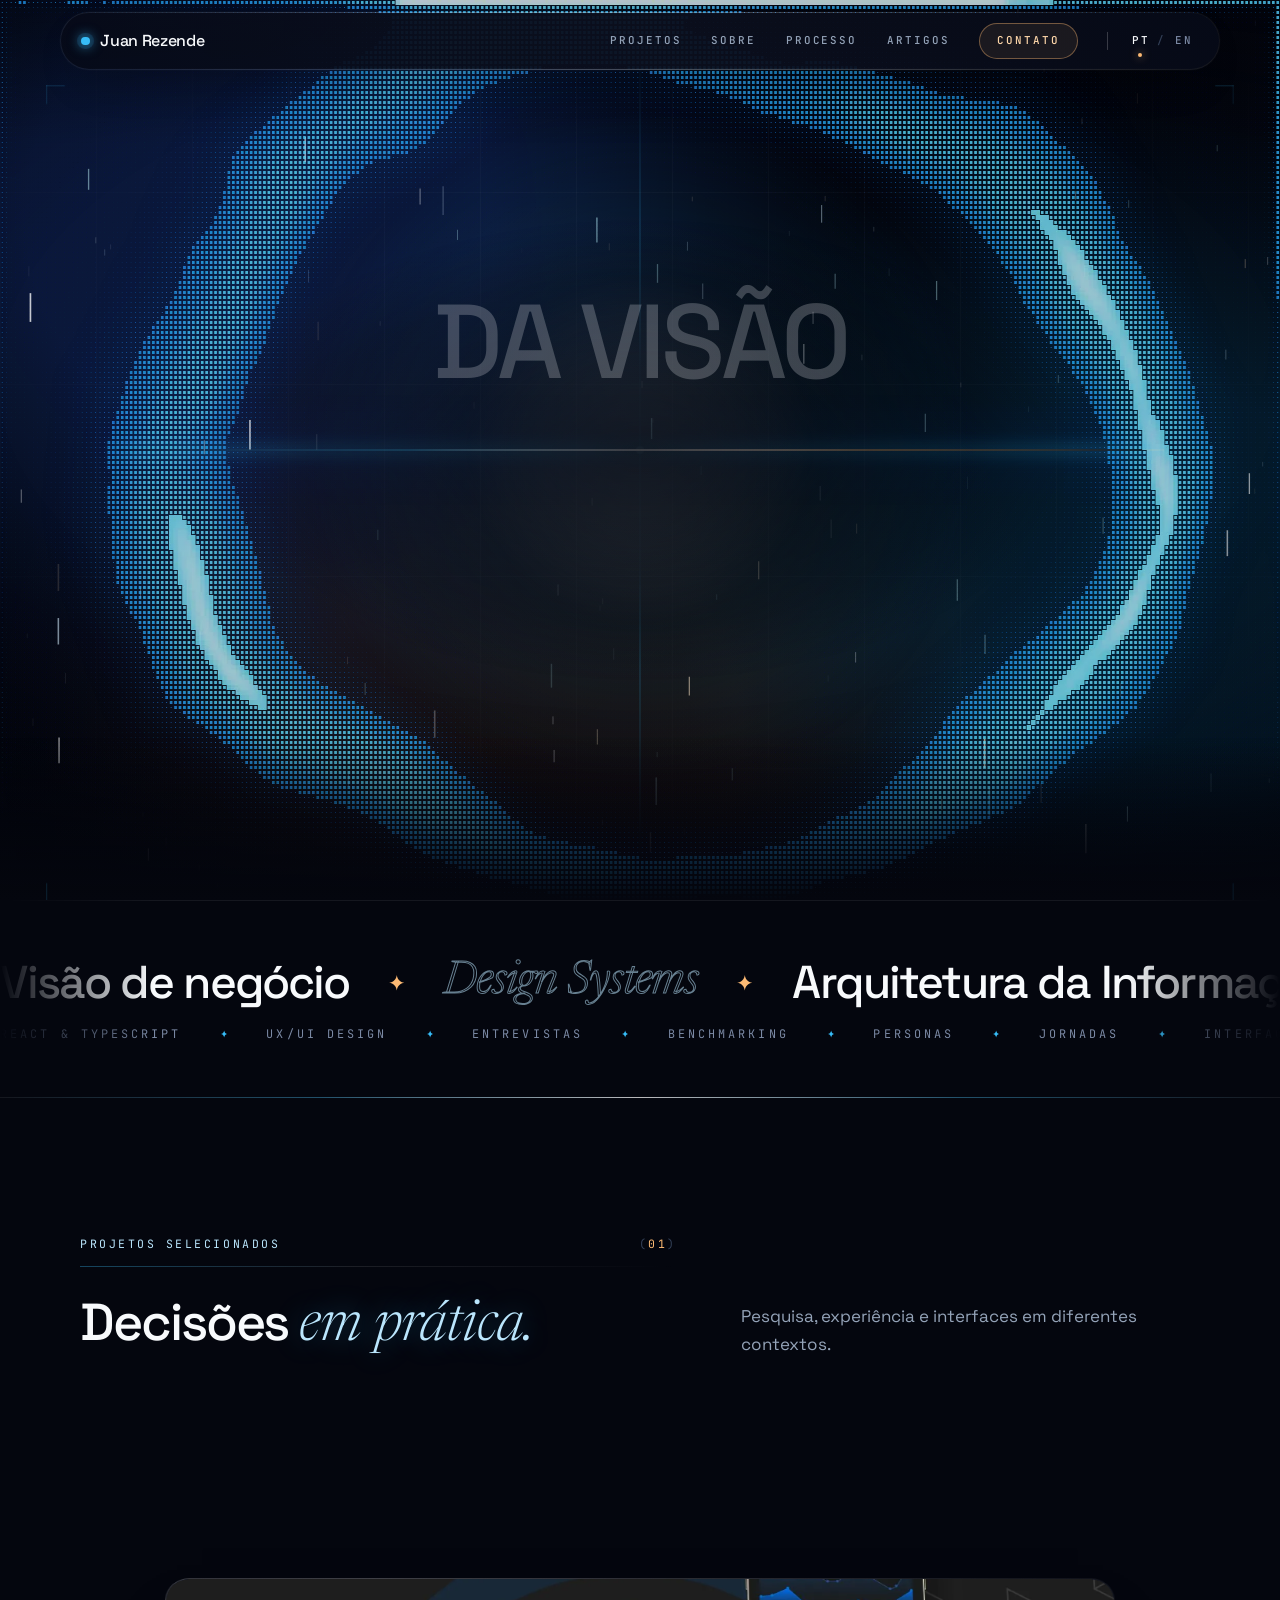
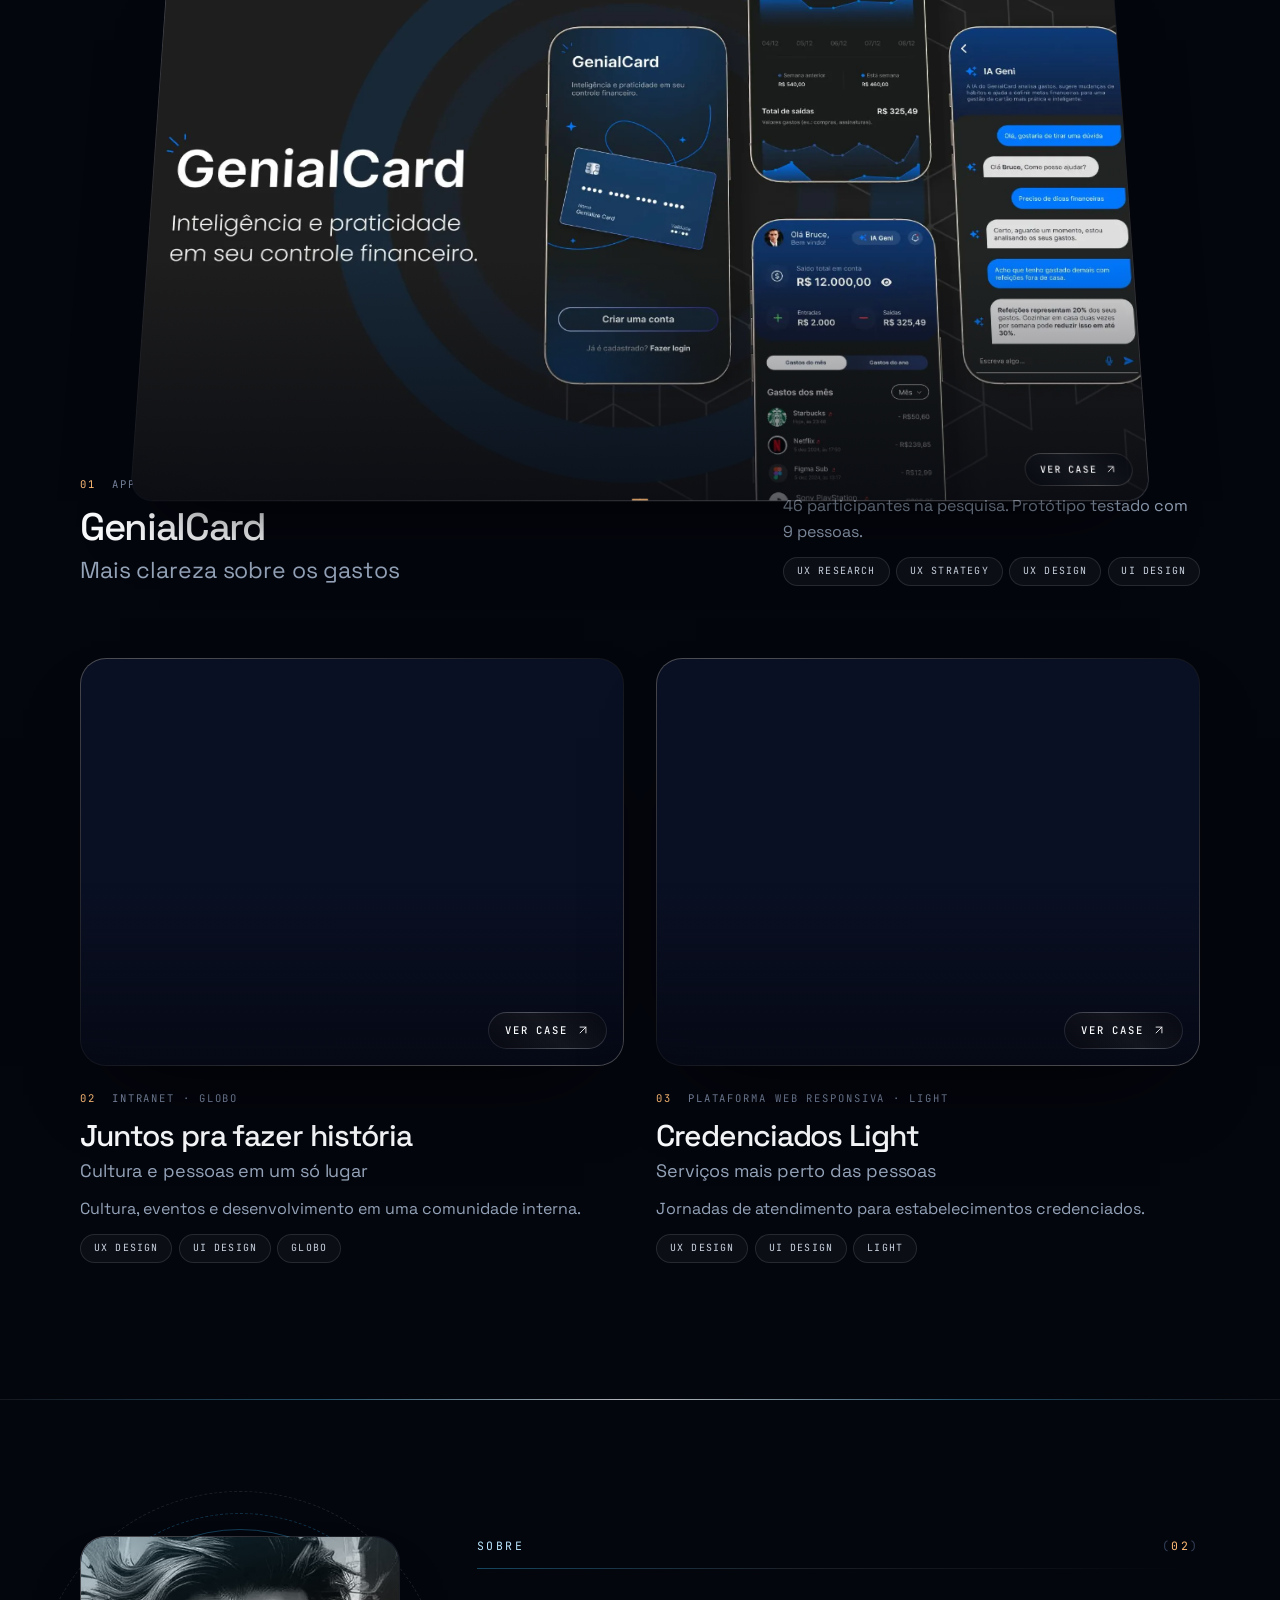
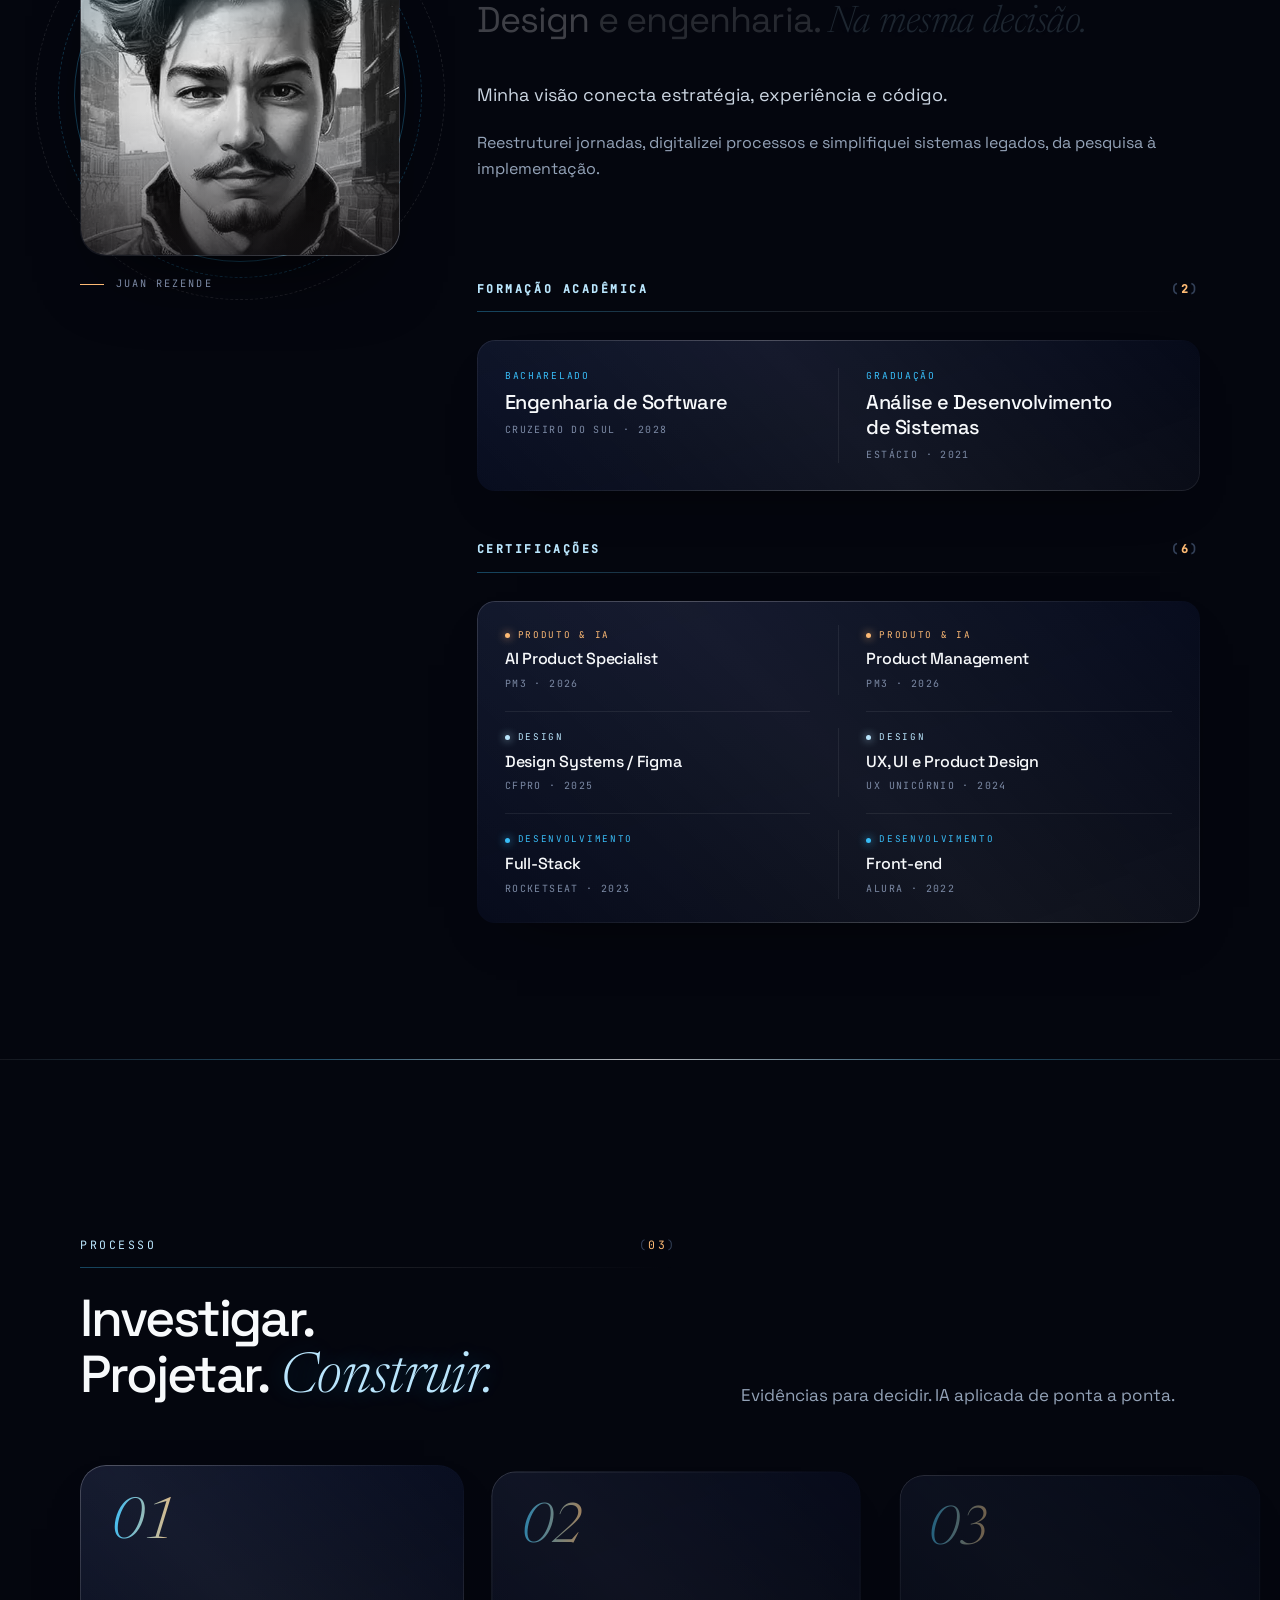
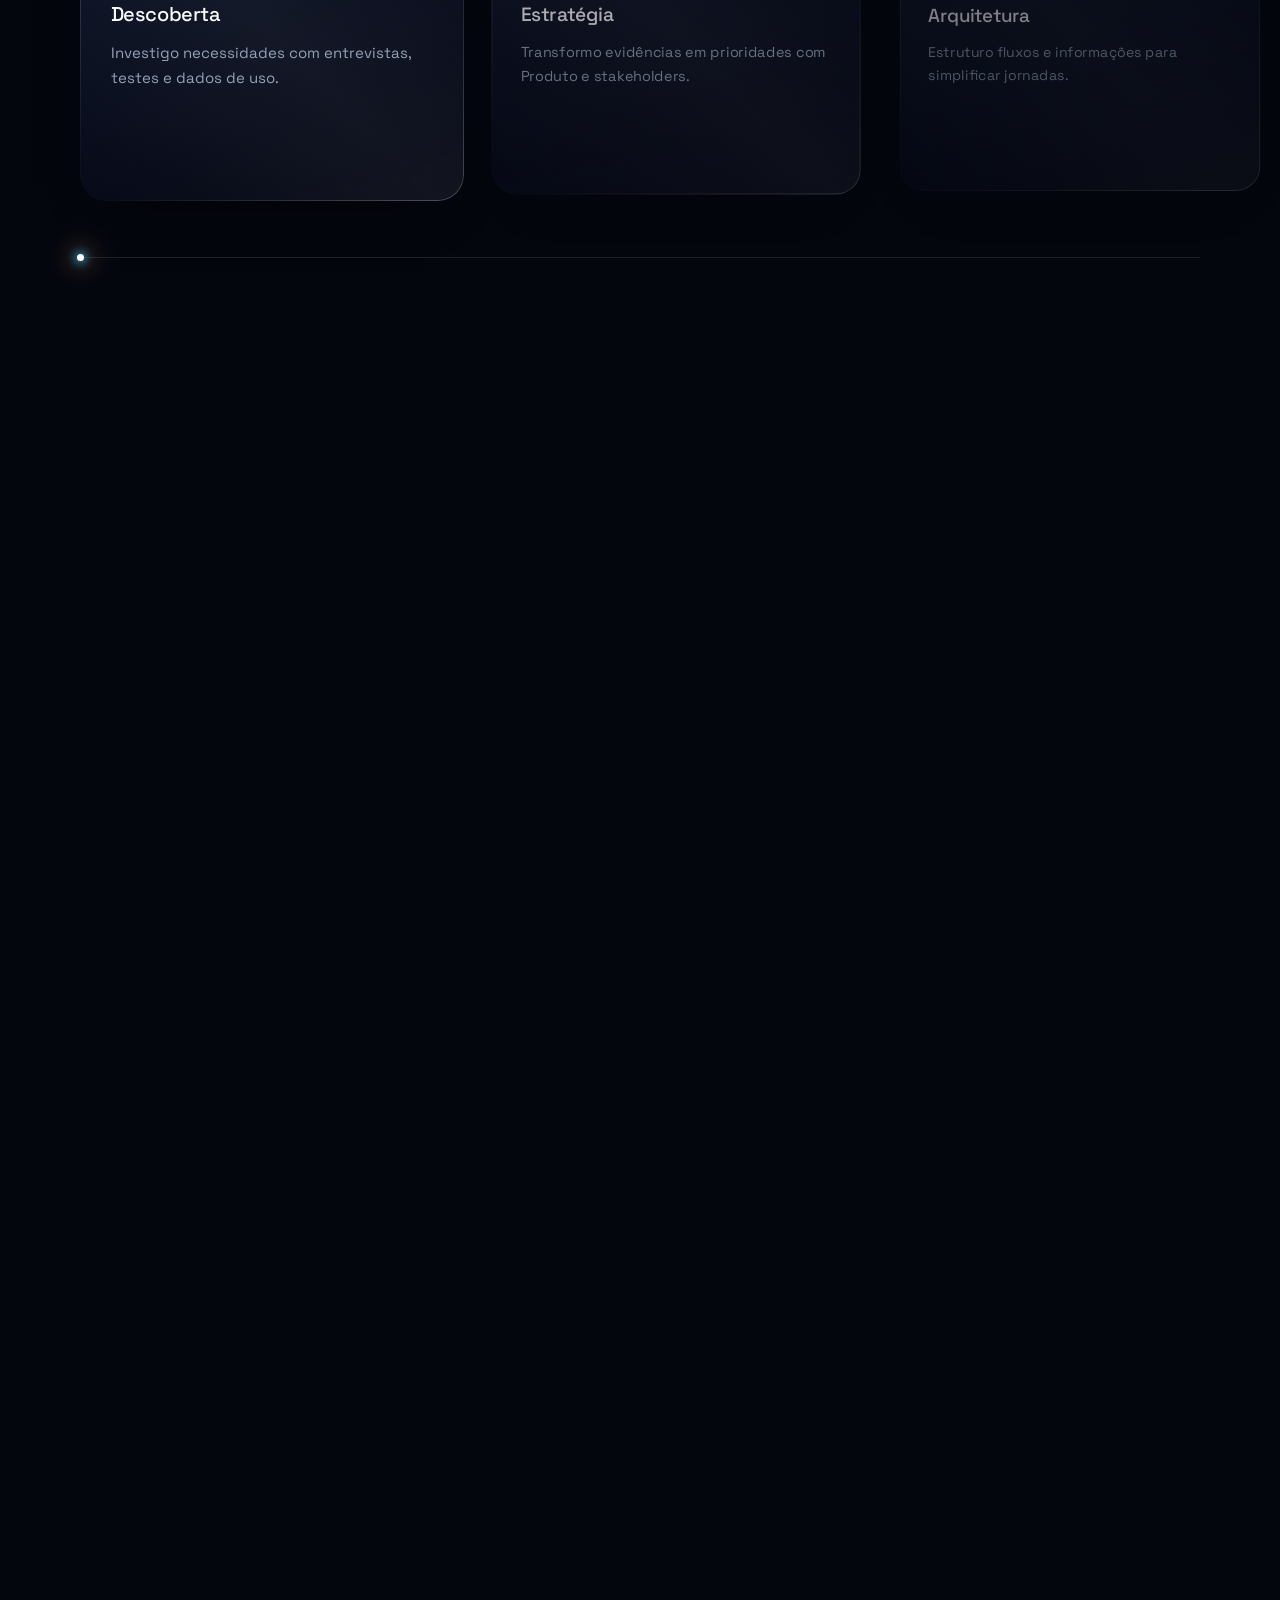
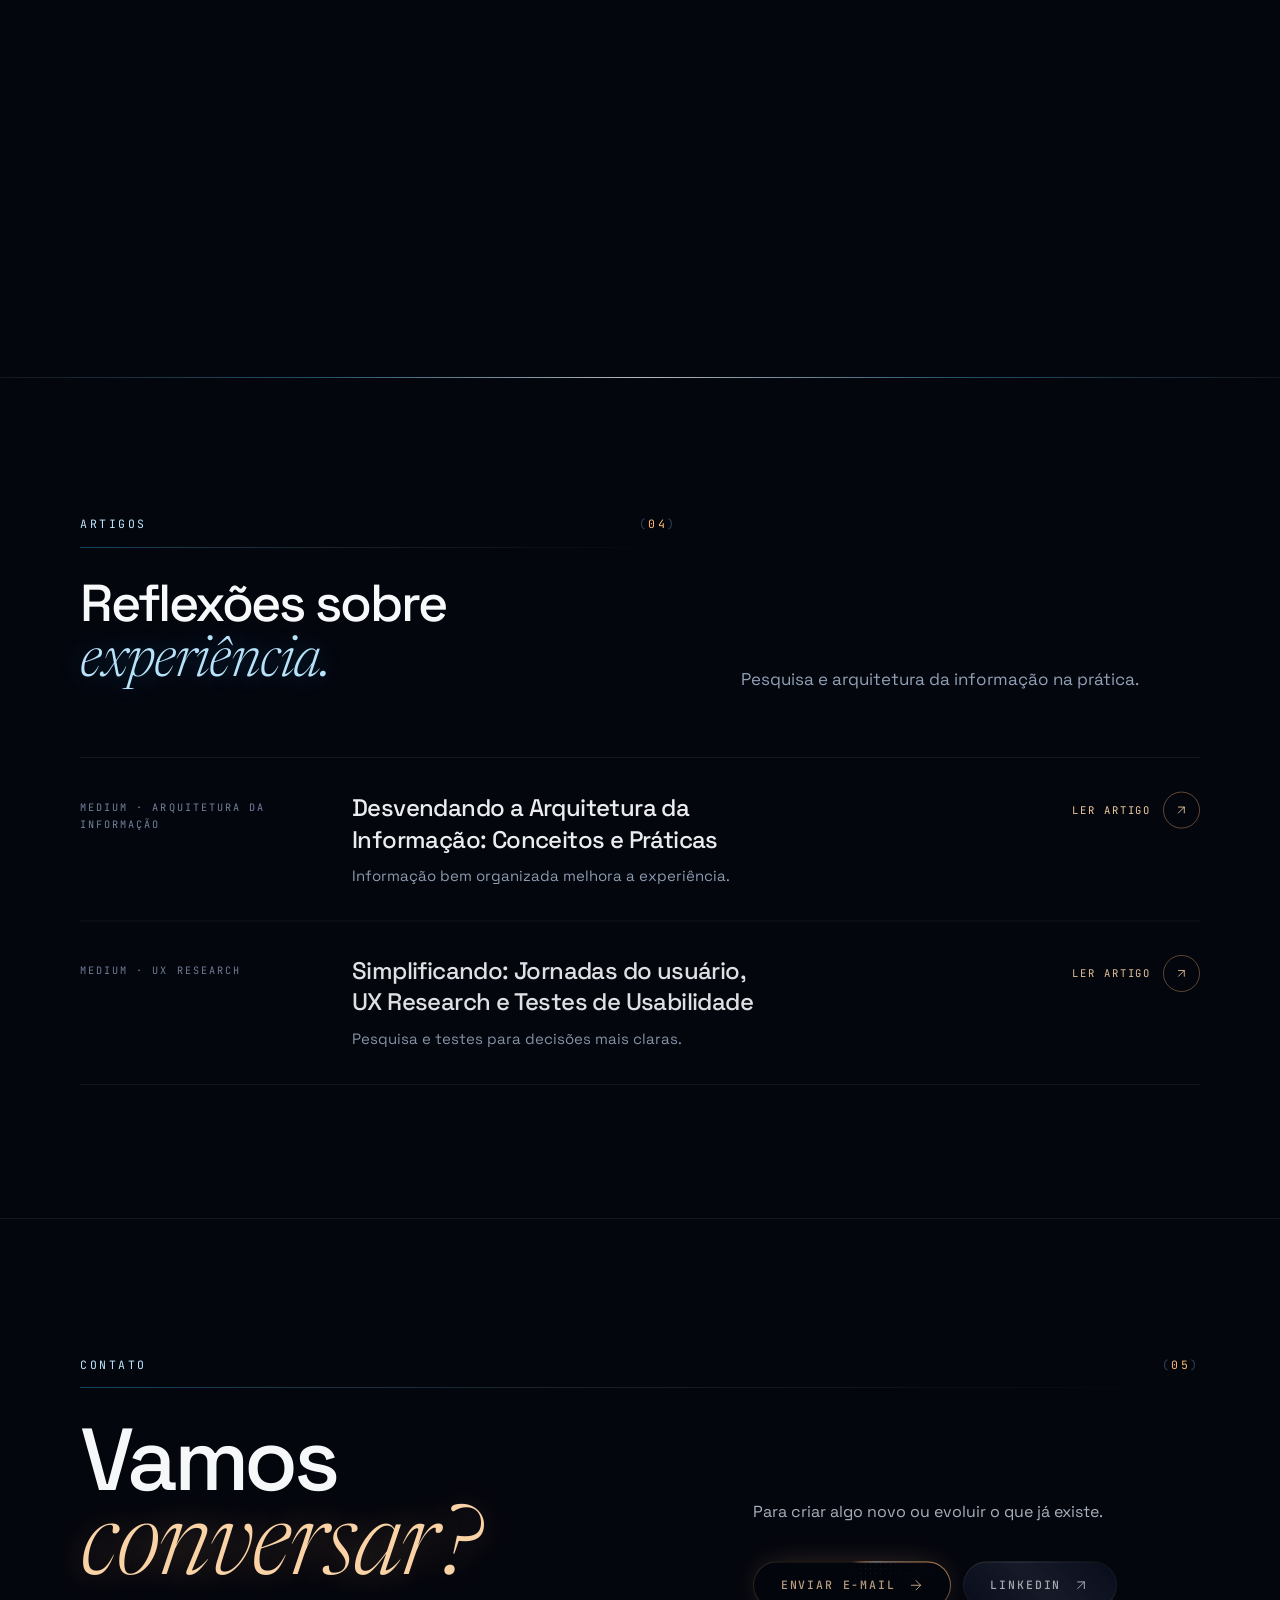
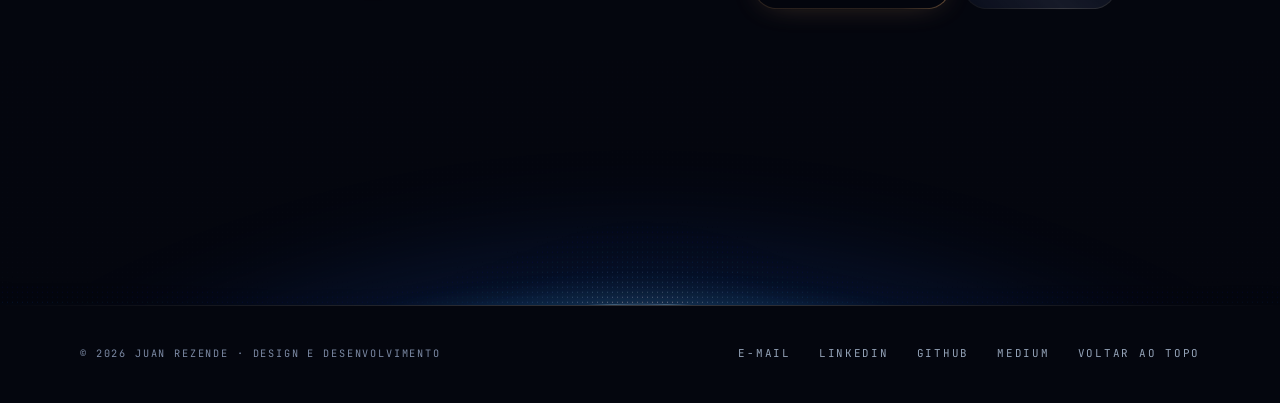
==== commit 4e3a6184: "Mobile: rounded clip on project stills and portrait, room for process card shadows Co-Authored-By: C" ====
--- a/index.html
+++ b/index.html
@@ -366,8 +366,10 @@
         <a class="proj proj--featured" href="#case/genialcard">
           <div class="proj__ignite" data-ignite>
           <div class="proj__media">
-            <div class="proj__parallax">
-              <img src="assets/img/genialcard/capa-1024.webp" srcset="assets/img/genialcard/capa-1024.webp 1024w, assets/img/genialcard/capa.webp 2048w" sizes="(min-width: 1024px) 70vw, 100vw" width="2048" height="1152" alt="Telas do app GenialCard: boas-vindas, gráficos de entradas e saídas, gastos do mês e chat com a IA Geni" decoding="sync" fetchpriority="high">
+            <div class="proj__clip">
+              <div class="proj__parallax">
+                <img src="assets/img/genialcard/capa-1024.webp" srcset="assets/img/genialcard/capa-1024.webp 1024w, assets/img/genialcard/capa.webp 2048w" sizes="(min-width: 1024px) 70vw, 100vw" width="2048" height="1152" alt="Telas do app GenialCard: boas-vindas, gráficos de entradas e saídas, gastos do mês e chat com a IA Geni" decoding="sync" fetchpriority="high">
+              </div>
             </div>
             <span class="proj__bar">Ver case<svg class="icon" aria-hidden="true"><use href="#i-arrow-up-right"/></svg></span>
             <svg class="proj__trace" aria-hidden="true"><path pathLength="1"/><path pathLength="1"/></svg>
@@ -384,8 +386,10 @@
 
         <a class="proj" href="#case/globo">
           <div class="proj__media">
-            <div class="proj__parallax">
-              <img src="assets/img/globo/1-1024.webp" srcset="assets/img/globo/1-1024.webp 1024w, assets/img/globo/1.webp 2048w" sizes="(min-width: 900px) 45vw, 100vw" width="2048" height="1536" alt="Interfaces da comunidade Juntos pra fazer história na intranet da Globo" loading="lazy" decoding="async">
+            <div class="proj__clip">
+              <div class="proj__parallax">
+                <img src="assets/img/globo/1-1024.webp" srcset="assets/img/globo/1-1024.webp 1024w, assets/img/globo/1.webp 2048w" sizes="(min-width: 900px) 45vw, 100vw" width="2048" height="1536" alt="Interfaces da comunidade Juntos pra fazer história na intranet da Globo" loading="lazy" decoding="async">
+              </div>
             </div>
             <span class="proj__bar">Ver case<svg class="icon" aria-hidden="true"><use href="#i-arrow-up-right"/></svg></span>
           </div>
@@ -399,8 +403,10 @@
 
         <a class="proj" href="#case/light">
           <div class="proj__media">
-            <div class="proj__parallax">
-              <img src="assets/img/light/2-1024.webp" srcset="assets/img/light/2-1024.webp 1024w, assets/img/light/2.webp 2048w" sizes="(min-width: 900px) 45vw, 100vw" width="2048" height="1536" alt="Telas mobile e desktop do portal Credenciados Light com serviços e acompanhamento" loading="lazy" decoding="async">
+            <div class="proj__clip">
+              <div class="proj__parallax">
+                <img src="assets/img/light/2-1024.webp" srcset="assets/img/light/2-1024.webp 1024w, assets/img/light/2.webp 2048w" sizes="(min-width: 900px) 45vw, 100vw" width="2048" height="1536" alt="Telas mobile e desktop do portal Credenciados Light com serviços e acompanhamento" loading="lazy" decoding="async">
+              </div>
             </div>
             <span class="proj__bar">Ver case<svg class="icon" aria-hidden="true"><use href="#i-arrow-up-right"/></svg></span>
           </div>
@@ -420,7 +426,7 @@
     <div class="container about">
       <figure class="portrait" data-reveal>
         <div class="portrait__orbit" aria-hidden="true"><i></i><i></i><i></i></div>
-        <div class="portrait__frame"><img src="assets/img/avatar/juan-500.webp" width="500" height="500" alt="Retrato de Juan Rezende" loading="lazy" decoding="async"></div>
+        <div class="portrait__frame"><div class="portrait__clip"><img src="assets/img/avatar/juan-500.webp" width="500" height="500" alt="Retrato de Juan Rezende" loading="lazy" decoding="async"></div></div>
         <figcaption>Juan Rezende</figcaption>
       </figure>
       <div>
--- a/assets/css/03-components.css
+++ b/assets/css/03-components.css
@@ -162,11 +162,14 @@
   mask-composite: exclude;
   transition: opacity .5s var(--ease);
 }
-.glass:hover, .cap:hover, .step:hover {
-  --spot-c: rgba(56, 189, 248, .13);
-  box-shadow: var(--shadow-glow);
+/* hover only where a pointer can hover: a tap would otherwise latch the glow on touch screens */
+@media (hover: hover) {
+  .glass:hover, .cap:hover, .step:hover {
+    --spot-c: rgba(56, 189, 248, .13);
+    box-shadow: var(--shadow-glow);
+  }
+  a.glass:hover { translate: 0 -3px; }
 }
-a.glass:hover { translate: 0 -3px; }
 /* panels: the hairline lights up where the cursor is (--mx/--my in px, set by the glass spotlight script) */
 .glass::before, .cap::before, .step::before {
   content: "";
@@ -183,4 +186,6 @@
   opacity: 0;
   transition: opacity .5s var(--ease);
 }
-.glass:hover::before, .cap:hover::before, .step:hover::before { opacity: 1; }
+@media (hover: hover) {
+  .glass:hover::before, .cap:hover::before, .step:hover::before { opacity: 1; }
+}
--- a/assets/css/07-projects.css
+++ b/assets/css/07-projects.css
@@ -24,6 +24,15 @@
   transition: box-shadow .6s var(--ease);
 }
 .proj--featured .proj__media { aspect-ratio: 16 / 9; }
+/* the still gets its own rounded clip: mobile browsers drop the frame's overflow radius on a transformed (GSAP) child,
+   and clipping the frame itself would cut its shadow and the trace glow */
+.proj__clip {
+  position: absolute;
+  inset: 0;
+  overflow: hidden;
+  border-radius: calc(var(--radius-lg) - 1px);
+  clip-path: inset(0 round calc(var(--radius-lg) - 1px));
+}
 .proj__parallax {
   position: absolute;
   inset: -6% 0;
--- a/assets/css/08-about.css
+++ b/assets/css/08-about.css
@@ -19,6 +19,12 @@
   border: 1px solid transparent;
   background: linear-gradient(var(--surface), var(--surface)) padding-box, var(--hairline-strong) border-box;
   box-shadow: var(--shadow);
+}
+/* same rounded clip as the project stills: the scrubbed scale on the img escapes the frame's radius on mobile */
+.portrait__clip {
+  overflow: hidden;
+  border-radius: calc(var(--radius-lg) - 1px);
+  clip-path: inset(0 round calc(var(--radius-lg) - 1px));
 }
 .portrait__frame img {
   width: 100%;
--- a/assets/css/09-process.css
+++ b/assets/css/09-process.css
@@ -20,7 +20,9 @@
   margin: 0;
   display: flex;
   gap: 1rem;
-  padding: 0 var(--gutter) 1rem;
+  /* a scroller clips on both axes: the extra block padding gives the cards' shadow room, the negative margin keeps the layout */
+  padding: 1.5rem var(--gutter) 5rem;
+  margin-block: -1.5rem -4rem;
   overflow-x: auto;
   scroll-snap-type: x mandatory;
   scroll-padding-inline: var(--gutter);
@@ -114,7 +116,8 @@
     margin-inline: auto;
     width: 100%;
     overflow: visible;
-    padding-bottom: 0;
+    padding-block: 0;
+    margin-block: 0;
   }
   .step { flex: none; }
   .process__hint { display: none; }
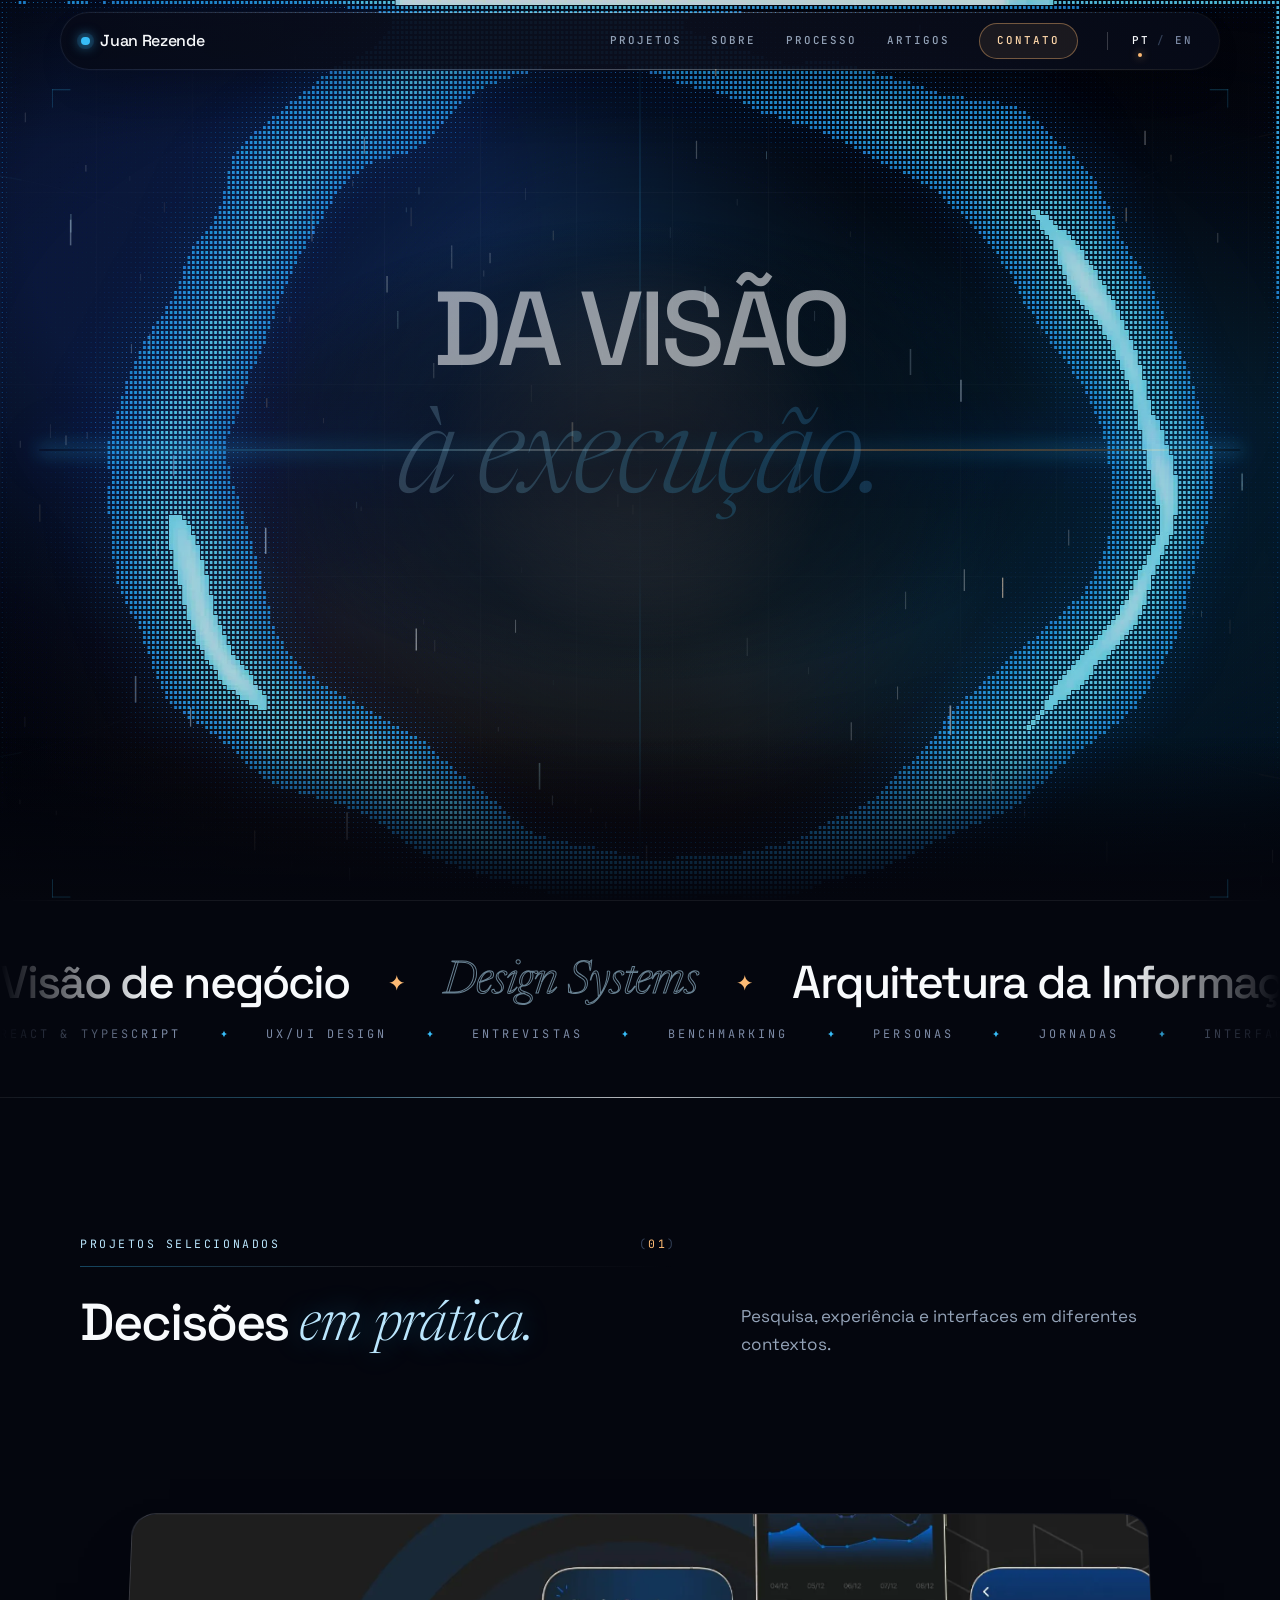
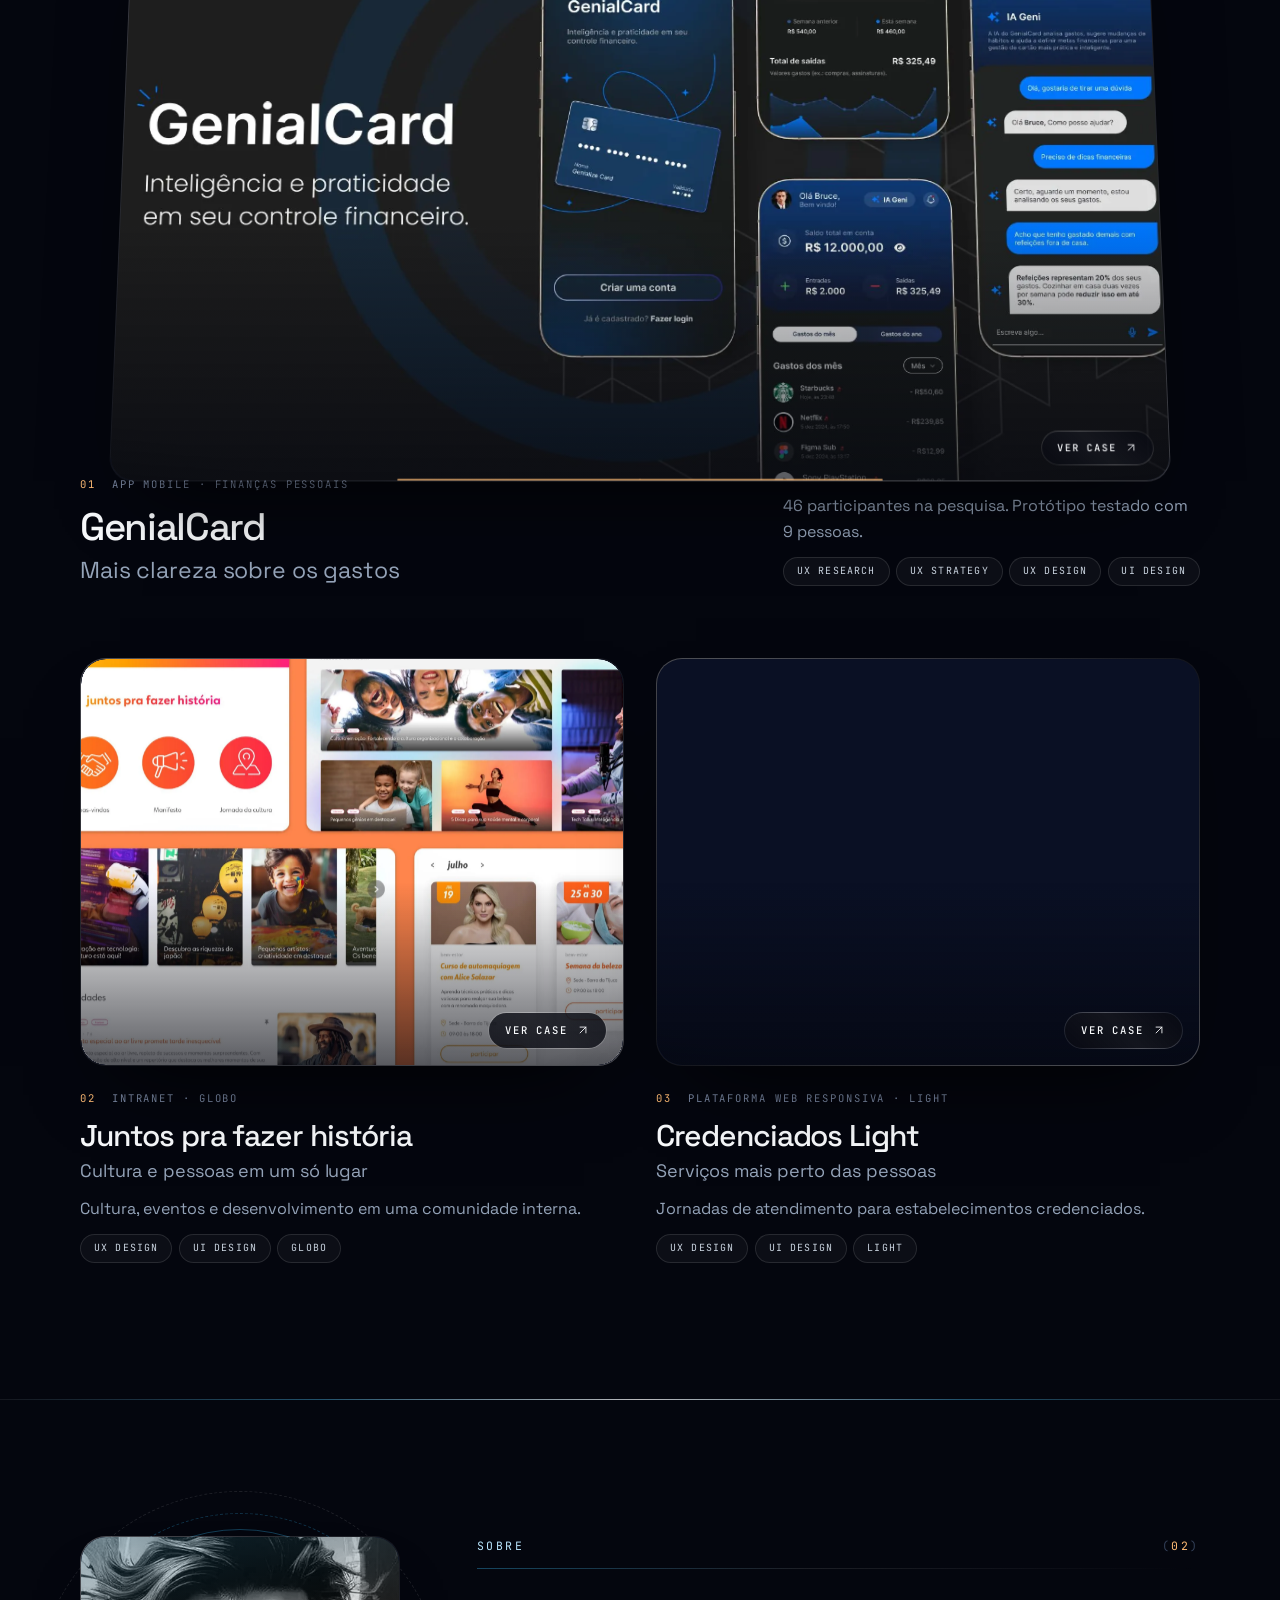
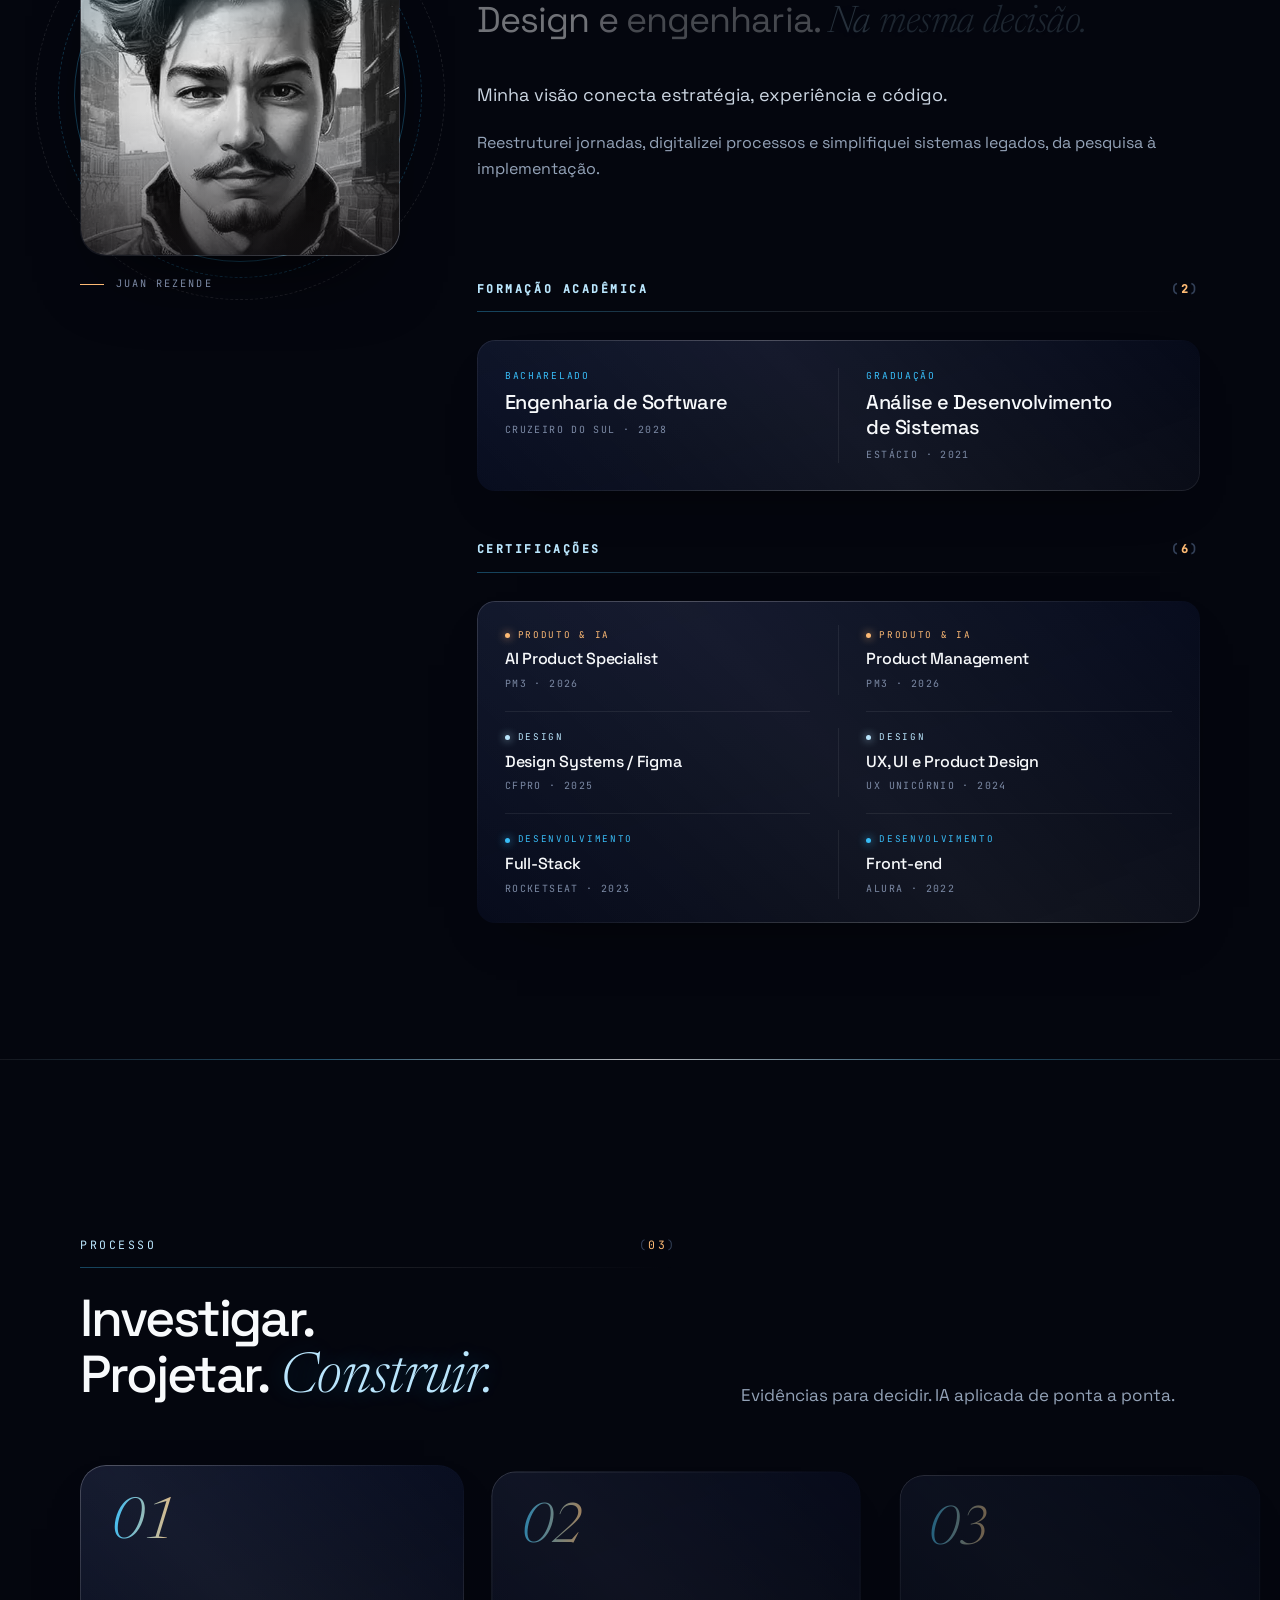
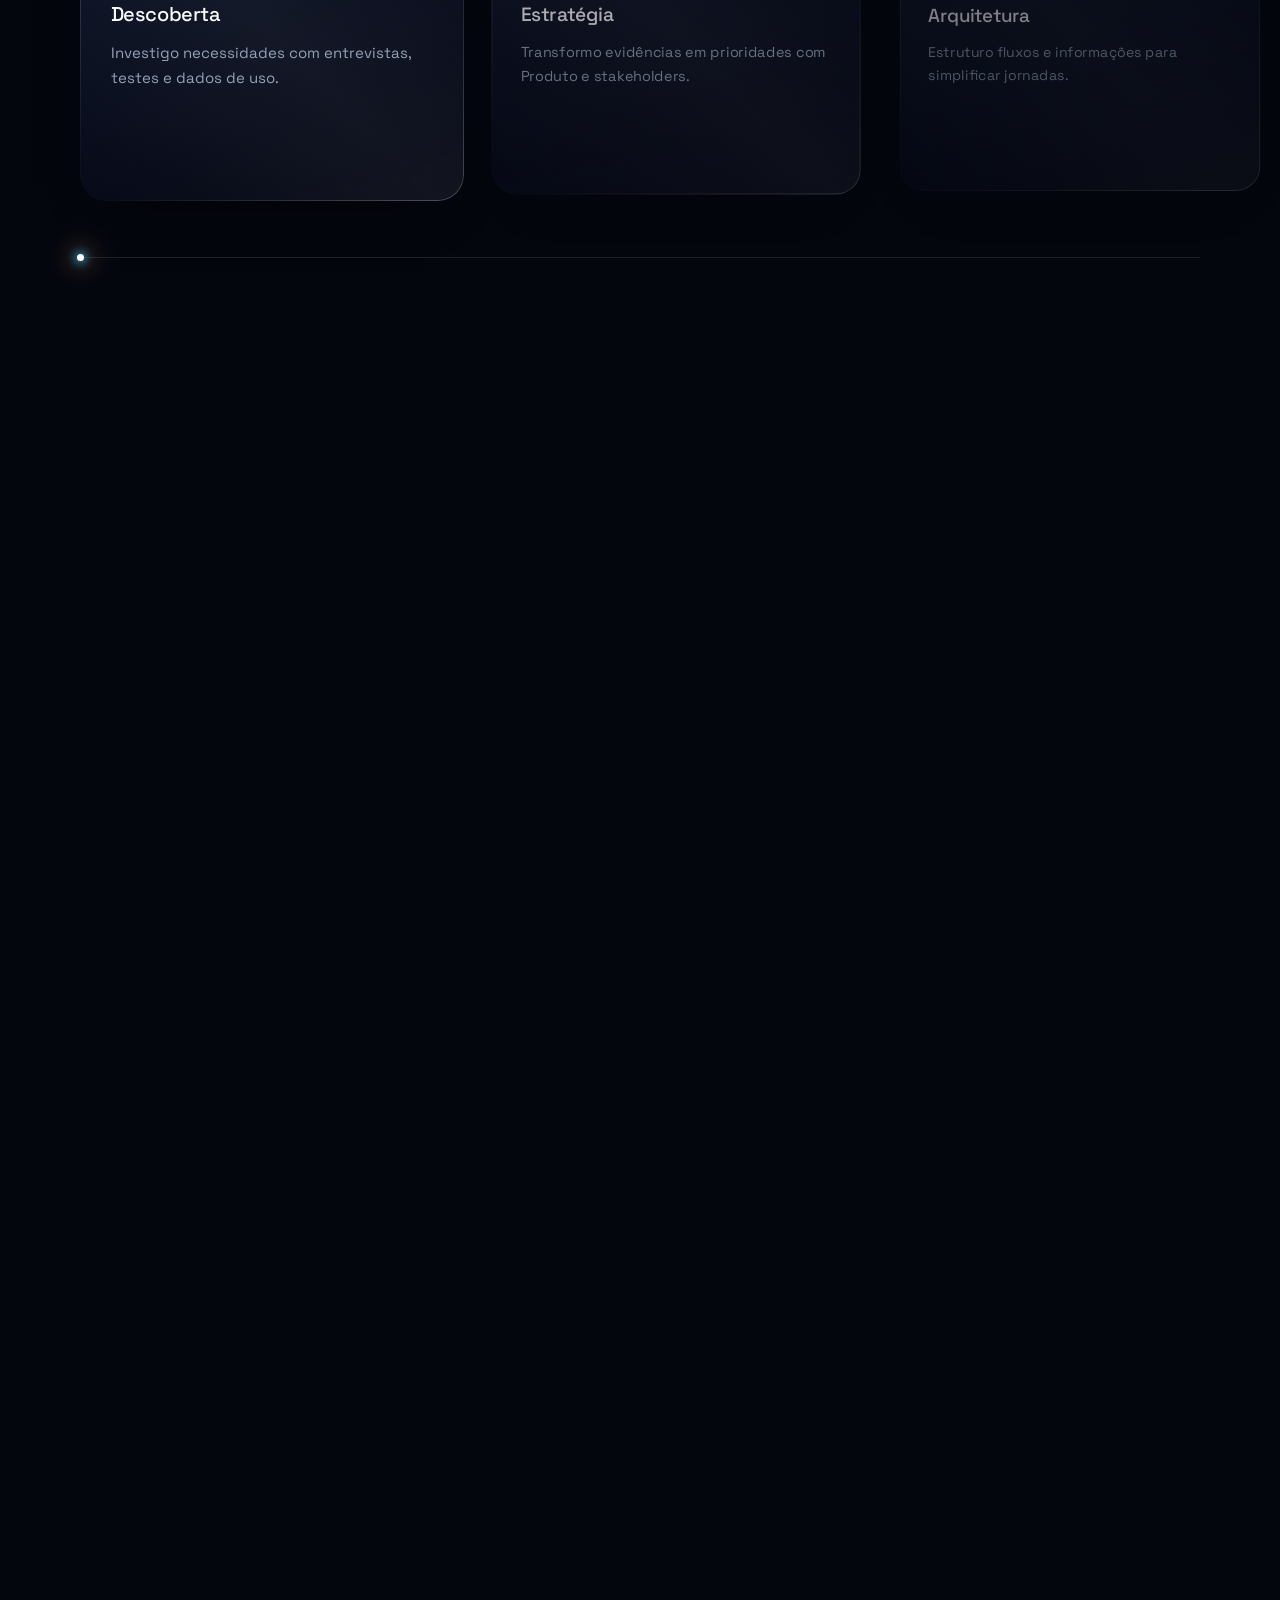
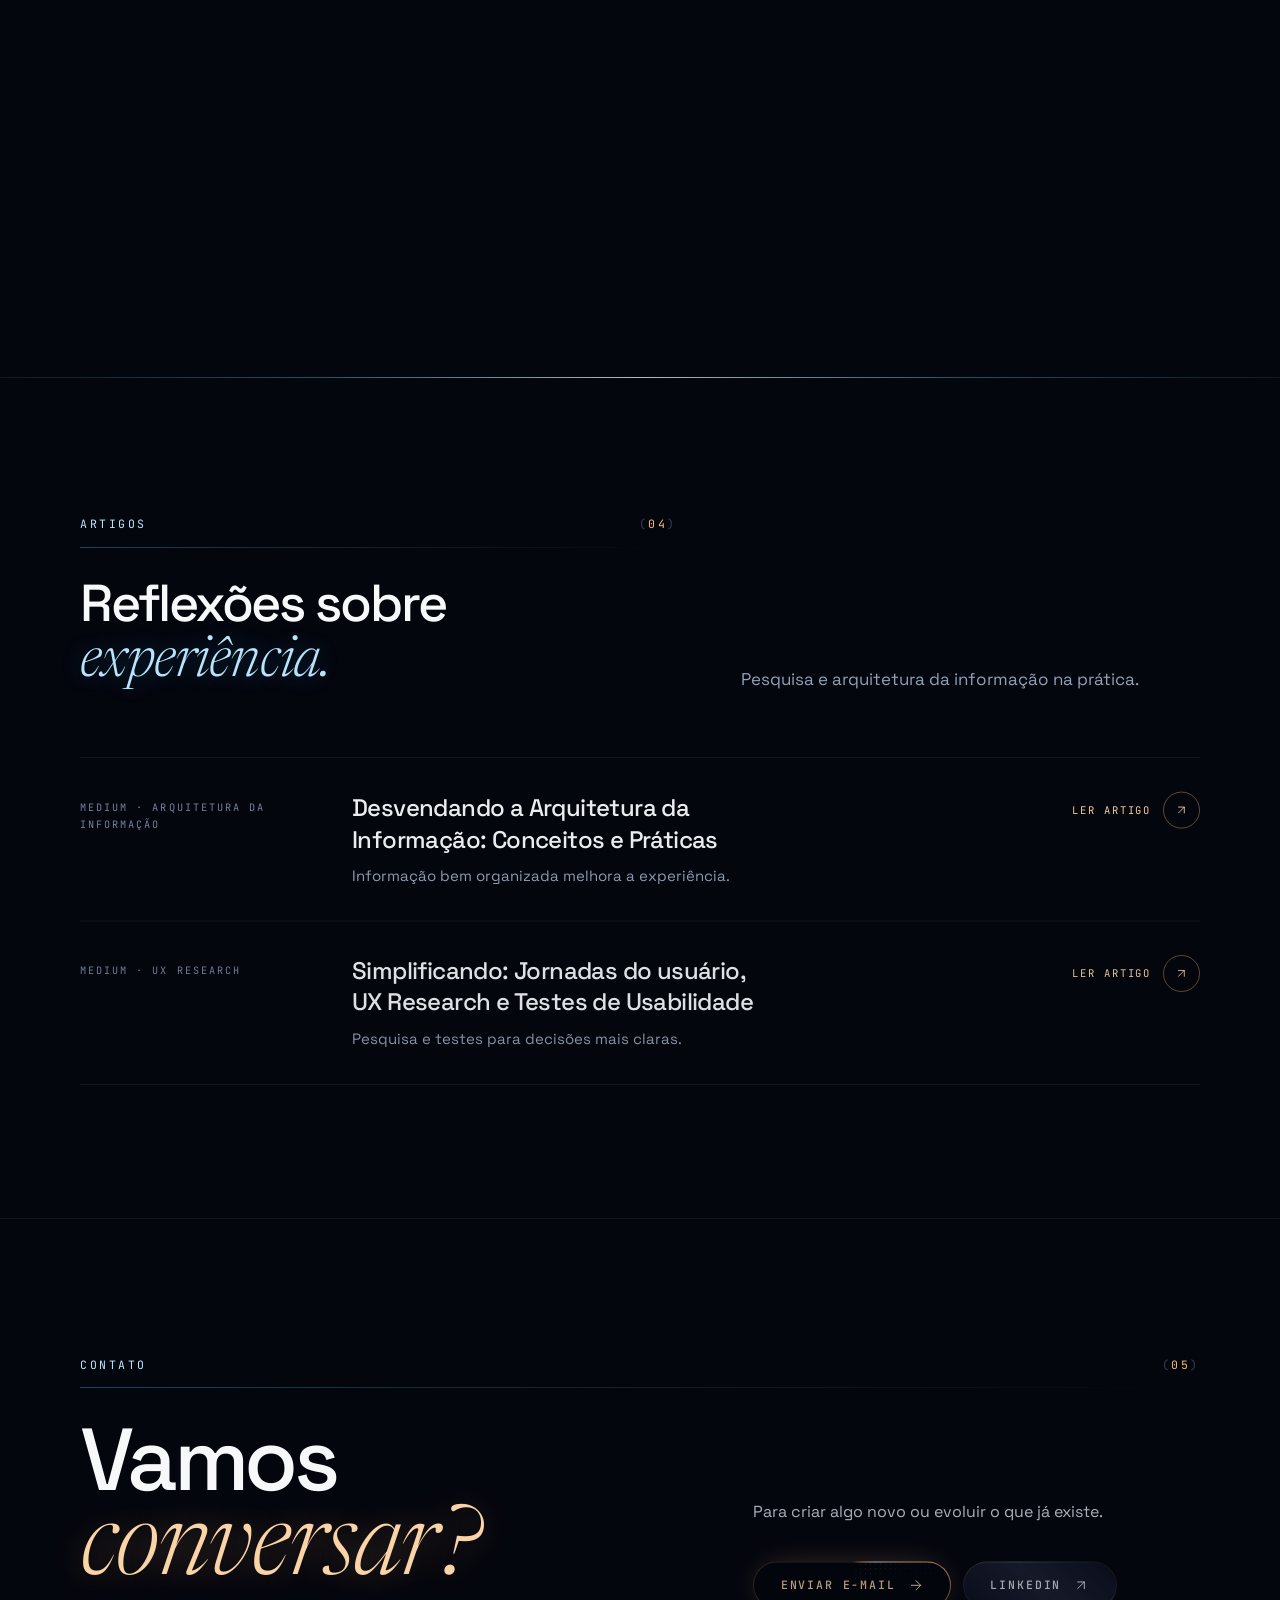
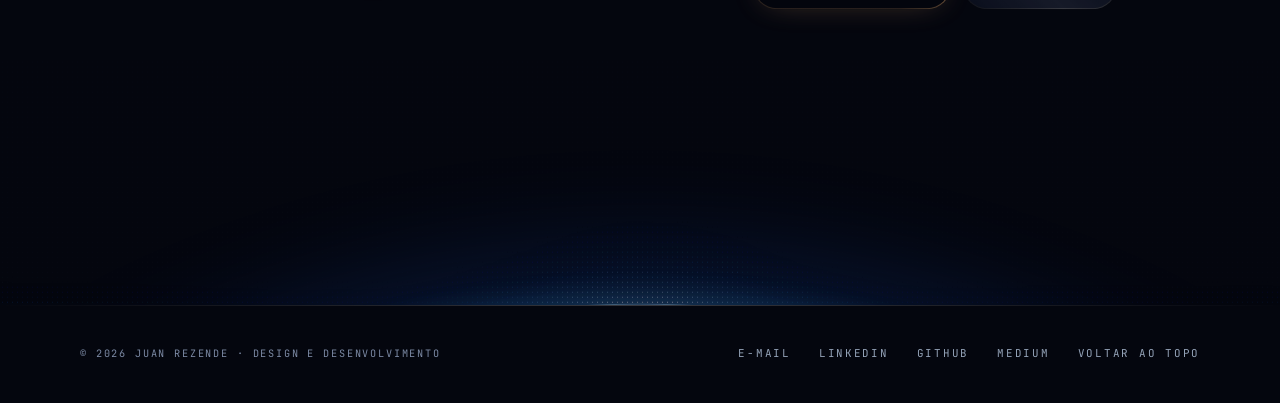
==== commit 6008f8c3: "SEO and contact on the custom domain: juanrezende.com and contato@juanrezende.com Co-Authored-By: Cl" ====
--- a/index.html
+++ b/index.html
@@ -16,21 +16,21 @@
 <head>
 <meta charset="UTF-8">
 <meta name="viewport" content="width=device-width, initial-scale=1.0">
-<!-- ══════════ SEO · the site address (https://juanrezende.github.io) appears here, in the JSON-LD below, robots.txt and sitemap.xml:
-     if it ever changes (e.g. a custom domain), replace it in all of them (see ESTRUTURA.md › SEO) ══════════ -->
+<!-- ══════════ SEO · the site address (https://juanrezende.com) appears here, in the JSON-LD below, robots.txt, sitemap.xml and CNAME:
+     if it ever changes, replace it in all of them (see ESTRUTURA.md › SEO) ══════════ -->
 <title>Juan Rezende | Product Designer · UX/UI · Front-end · IA</title>
 <meta name="description" content="Discovery ao código: Product Design, UX/UI, Design Systems, front-end e IA aplicada. Veja os cases para Globo, Light e mais.">
 <meta name="author" content="Juan Rezende">
 <meta name="robots" content="index, follow, max-image-preview:large">
-<link rel="canonical" href="https://juanrezende.github.io/">
+<link rel="canonical" href="https://juanrezende.com/">
 <meta name="theme-color" content="#04060e">
 <meta property="og:type" content="profile">
 <meta property="og:locale" content="pt_BR">
 <meta property="og:site_name" content="Juan Rezende">
-<meta property="og:url" content="https://juanrezende.github.io/">
+<meta property="og:url" content="https://juanrezende.com/">
 <meta property="og:title" content="Juan Rezende | Product Designer · UX/UI · Front-end · IA">
 <meta property="og:description" content="Discovery ao código: Product Design, UX/UI, Design Systems, front-end e IA aplicada. Veja os cases para Globo, Light e mais.">
-<meta property="og:image" content="https://juanrezende.github.io/assets/img/seo/og-image.jpg">
+<meta property="og:image" content="https://juanrezende.com/assets/img/seo/og-image.jpg">
 <meta property="og:image:width" content="1200">
 <meta property="og:image:height" content="630">
 <meta property="og:image:alt" content="Juan Rezende, Product Designer. Do discovery ao código.">
@@ -39,7 +39,7 @@
 <meta name="twitter:card" content="summary_large_image">
 <meta name="twitter:title" content="Juan Rezende | Product Designer · UX/UI · Front-end · IA">
 <meta name="twitter:description" content="Discovery ao código: Product Design, UX/UI, Design Systems, front-end e IA aplicada. Veja os cases para Globo, Light e mais.">
-<meta name="twitter:image" content="https://juanrezende.github.io/assets/img/seo/og-image.jpg">
+<meta name="twitter:image" content="https://juanrezende.com/assets/img/seo/og-image.jpg">
 <!-- small sizes use a smooth ring, 96px and up the hero's LED ring -->
 <link rel="icon" href="favicon.ico" sizes="48x48">
 <link rel="icon" href="assets/img/seo/favicon-32.png" type="image/png" sizes="32x32">
@@ -115,33 +115,33 @@
   "@graph": [
     {
       "@type": "WebSite",
-      "@id": "https://juanrezende.github.io/#site",
-      "url": "https://juanrezende.github.io/",
+      "@id": "https://juanrezende.com/#site",
+      "url": "https://juanrezende.com/",
       "name": "Juan Rezende",
       "inLanguage": "pt-BR",
-      "publisher": { "@id": "https://juanrezende.github.io/#juan" }
+      "publisher": { "@id": "https://juanrezende.com/#juan" }
     },
     {
       "@type": "ProfilePage",
-      "@id": "https://juanrezende.github.io/#page",
-      "url": "https://juanrezende.github.io/",
+      "@id": "https://juanrezende.com/#page",
+      "url": "https://juanrezende.com/",
       "name": "Juan Rezende | Product Designer · UX/UI · Front-end · IA",
       "inLanguage": "pt-BR",
-      "isPartOf": { "@id": "https://juanrezende.github.io/#site" },
-      "mainEntity": { "@id": "https://juanrezende.github.io/#juan" },
-      "primaryImageOfPage": "https://juanrezende.github.io/assets/img/seo/og-image.jpg",
+      "isPartOf": { "@id": "https://juanrezende.com/#site" },
+      "mainEntity": { "@id": "https://juanrezende.com/#juan" },
+      "primaryImageOfPage": "https://juanrezende.com/assets/img/seo/og-image.jpg",
       "hasPart": [
-        { "@type": "CreativeWork", "name": "GenialCard", "url": "https://juanrezende.github.io/#case/genialcard", "about": "App mobile de finanças pessoais: UX Research, UX Strategy, UX e UI Design", "image": "https://juanrezende.github.io/assets/img/genialcard/capa-1024.webp", "creator": { "@id": "https://juanrezende.github.io/#juan" } },
-        { "@type": "CreativeWork", "name": "Juntos pra fazer história · Globo", "url": "https://juanrezende.github.io/#case/globo", "about": "Comunidade de cultura e pessoas na intranet da Globo: UX e UI Design", "image": "https://juanrezende.github.io/assets/img/globo/1-1024.webp", "creator": { "@id": "https://juanrezende.github.io/#juan" } },
-        { "@type": "CreativeWork", "name": "Credenciados Light", "url": "https://juanrezende.github.io/#case/light", "about": "Plataforma web responsiva para parceiros credenciados da Light: UX e UI Design", "image": "https://juanrezende.github.io/assets/img/light/2-1024.webp", "creator": { "@id": "https://juanrezende.github.io/#juan" } }
+        { "@type": "CreativeWork", "name": "GenialCard", "url": "https://juanrezende.com/#case/genialcard", "about": "App mobile de finanças pessoais: UX Research, UX Strategy, UX e UI Design", "image": "https://juanrezende.com/assets/img/genialcard/capa-1024.webp", "creator": { "@id": "https://juanrezende.com/#juan" } },
+        { "@type": "CreativeWork", "name": "Juntos pra fazer história · Globo", "url": "https://juanrezende.com/#case/globo", "about": "Comunidade de cultura e pessoas na intranet da Globo: UX e UI Design", "image": "https://juanrezende.com/assets/img/globo/1-1024.webp", "creator": { "@id": "https://juanrezende.com/#juan" } },
+        { "@type": "CreativeWork", "name": "Credenciados Light", "url": "https://juanrezende.com/#case/light", "about": "Plataforma web responsiva para parceiros credenciados da Light: UX e UI Design", "image": "https://juanrezende.com/assets/img/light/2-1024.webp", "creator": { "@id": "https://juanrezende.com/#juan" } }
       ]
     },
     {
       "@type": "Person",
-      "@id": "https://juanrezende.github.io/#juan",
+      "@id": "https://juanrezende.com/#juan",
       "name": "Juan Rezende",
-      "url": "https://juanrezende.github.io/",
-      "image": "https://juanrezende.github.io/assets/img/avatar/juan-500.webp",
+      "url": "https://juanrezende.com/",
+      "image": "https://juanrezende.com/assets/img/avatar/juan-500.webp",
       "jobTitle": "Product Designer",
       "description": "Product Designer que leva produtos do discovery ao código: UX/UI, Design Systems, desenvolvimento front-end e IA aplicada a produtos digitais.",
       "address": { "@type": "PostalAddress", "addressCountry": "BR" },
--- a/assets/css/07-projects.css
+++ b/assets/css/07-projects.css
@@ -32,6 +32,10 @@
   overflow: hidden;
   border-radius: calc(var(--radius-lg) - 1px);
   clip-path: inset(0 round calc(var(--radius-lg) - 1px));
+  /* a mask makes WebKit honour the rounded clip on composited children too (the still under a tilting or filtered frame) */
+  -webkit-mask-image: linear-gradient(#000, #000);
+  mask-image: linear-gradient(#000, #000);
+  isolation: isolate;
 }
 .proj__parallax {
   position: absolute;
@@ -48,6 +52,8 @@
   content: "";
   position: absolute;
   inset: 0;
+  /* the overlays carry the radius themselves, so a dropped overflow clip can't leave them square */
+  border-radius: inherit;
   background:
     linear-gradient(to top, rgba(4, 6, 14, .66), transparent 45%),
     radial-gradient(130% 120% at 50% 40%, transparent 56%, rgba(2, 4, 12, .55) 100%);
@@ -58,6 +64,7 @@
   position: absolute;
   inset: 0;
   z-index: 1;
+  border-radius: inherit;
   pointer-events: none;
   opacity: 0;
   transition: opacity .5s;
@@ -206,8 +213,10 @@
   --c-op: 1;
   --glow: 1;
 }
-.proj__ignite .proj__media {
-  transform-origin: 50% 100%;
+/* the tilt and dim only exist while the card rises: at rest the frame is flat, since even rotateX(0) and brightness(1)
+   keep WebKit's 3D and filter layers, and those square off the rounded clip */
+.proj__ignite .proj__media { transform-origin: 50% 100%; }
+.proj__ignite.is-rising .proj__media {
   transform: perspective(1600px) rotateX(calc(var(--tilt) * 16deg)) scale(calc(1 - var(--tilt) * .12)) translateY(calc(var(--tilt) * 70px));
   filter: brightness(calc(1 - var(--dim) * .58)) saturate(calc(1 - var(--dim) * .45));
 }
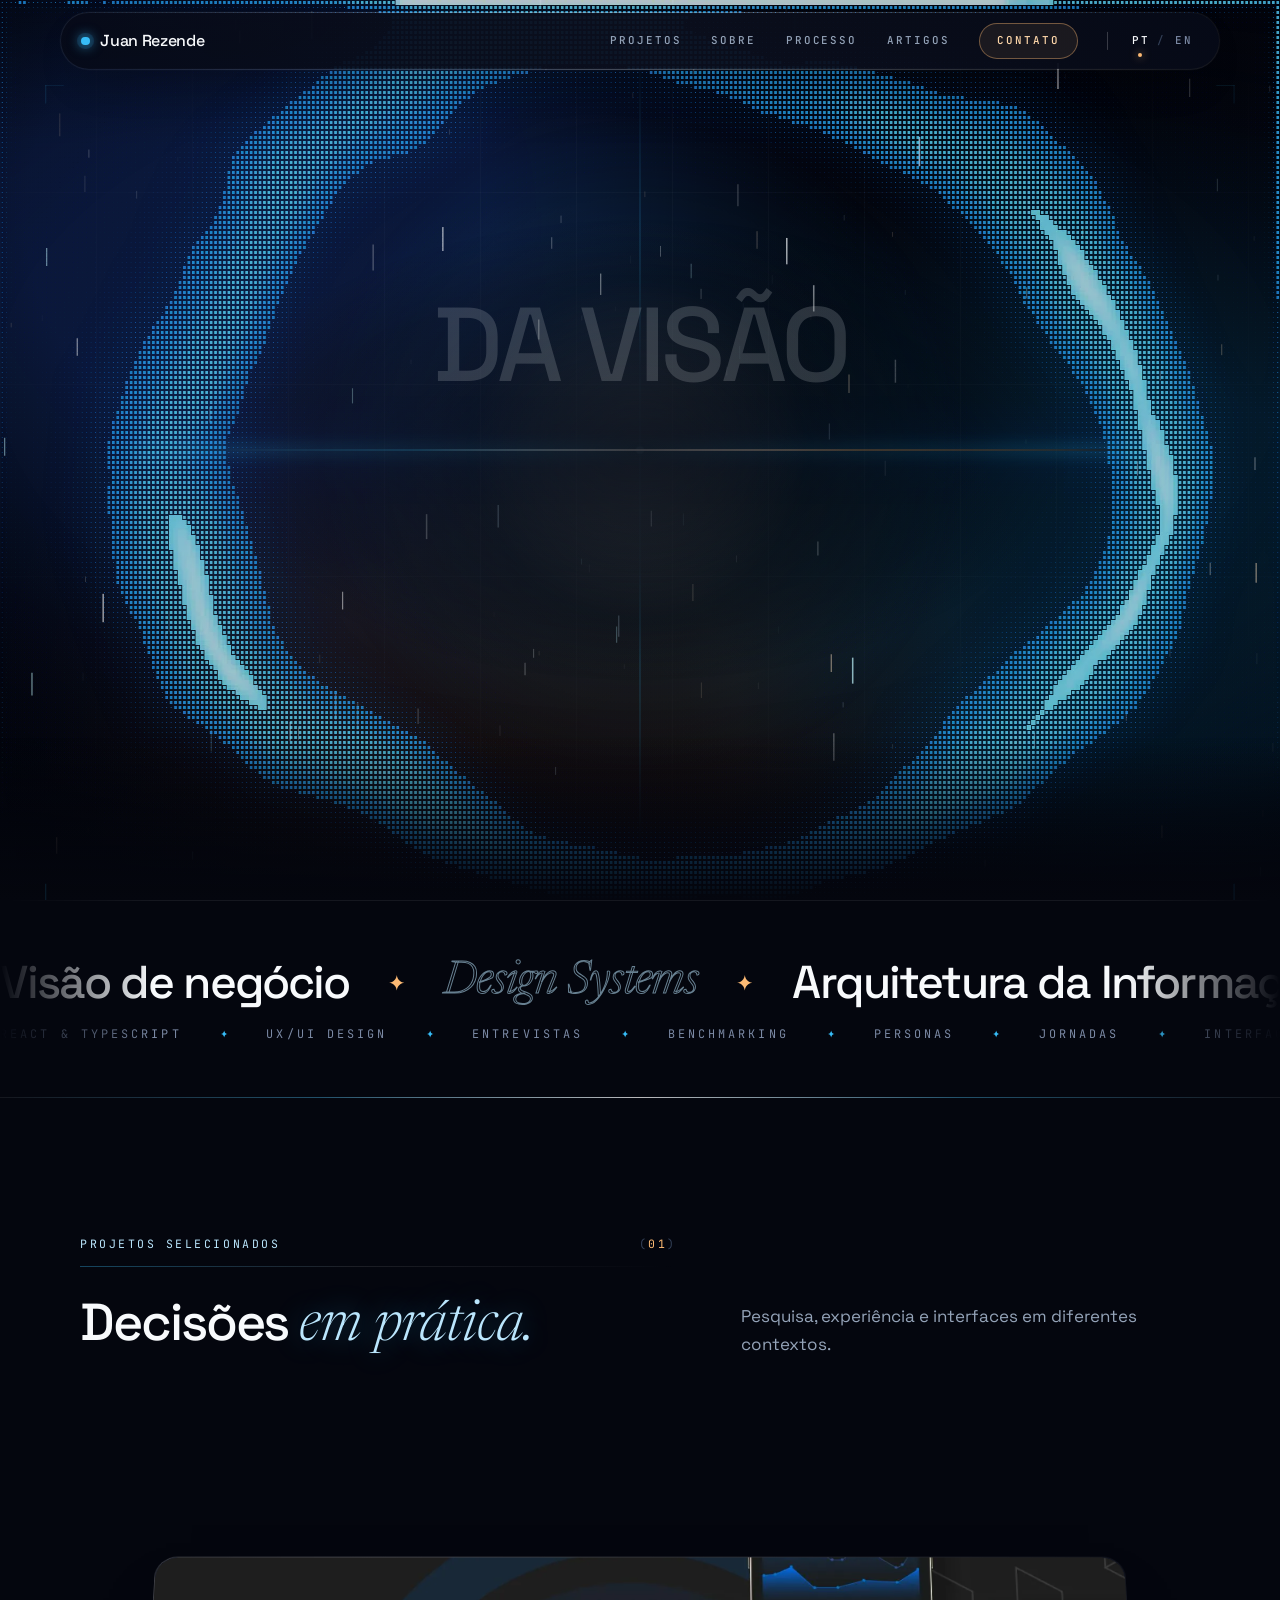
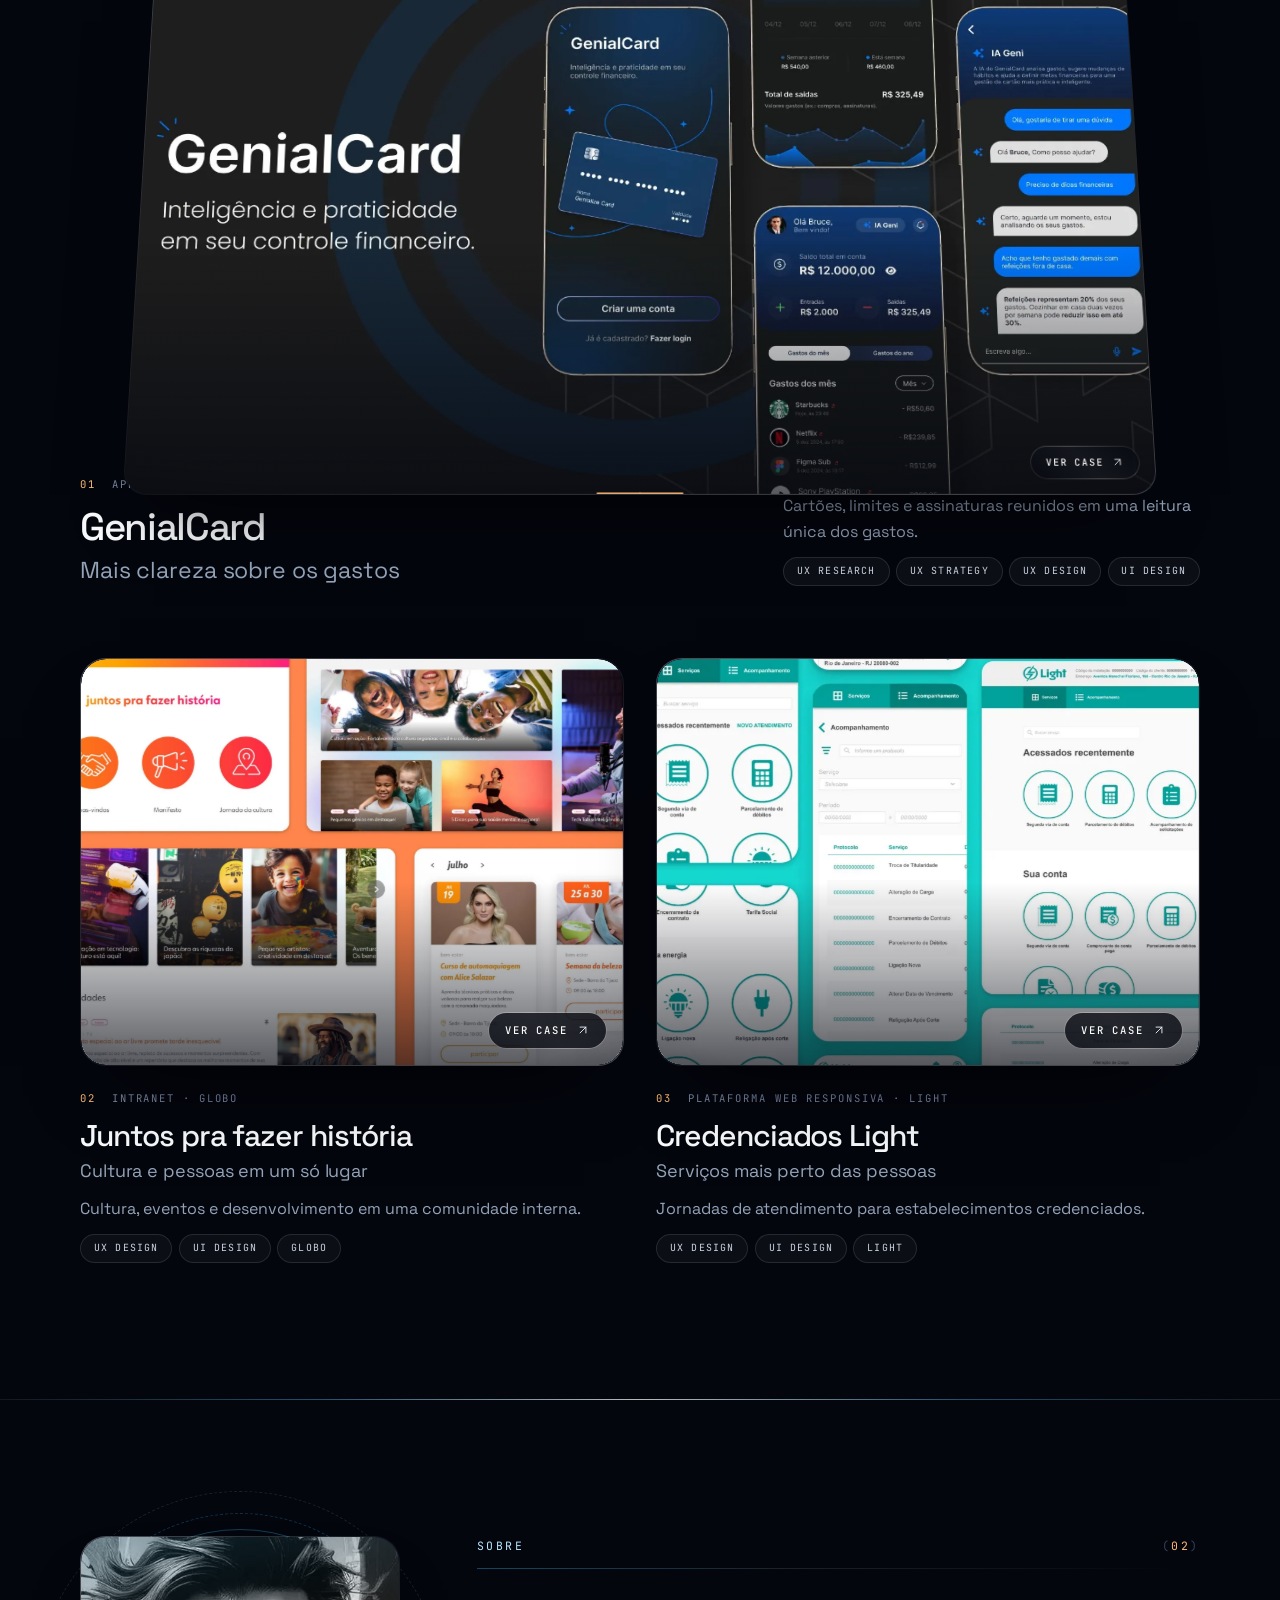
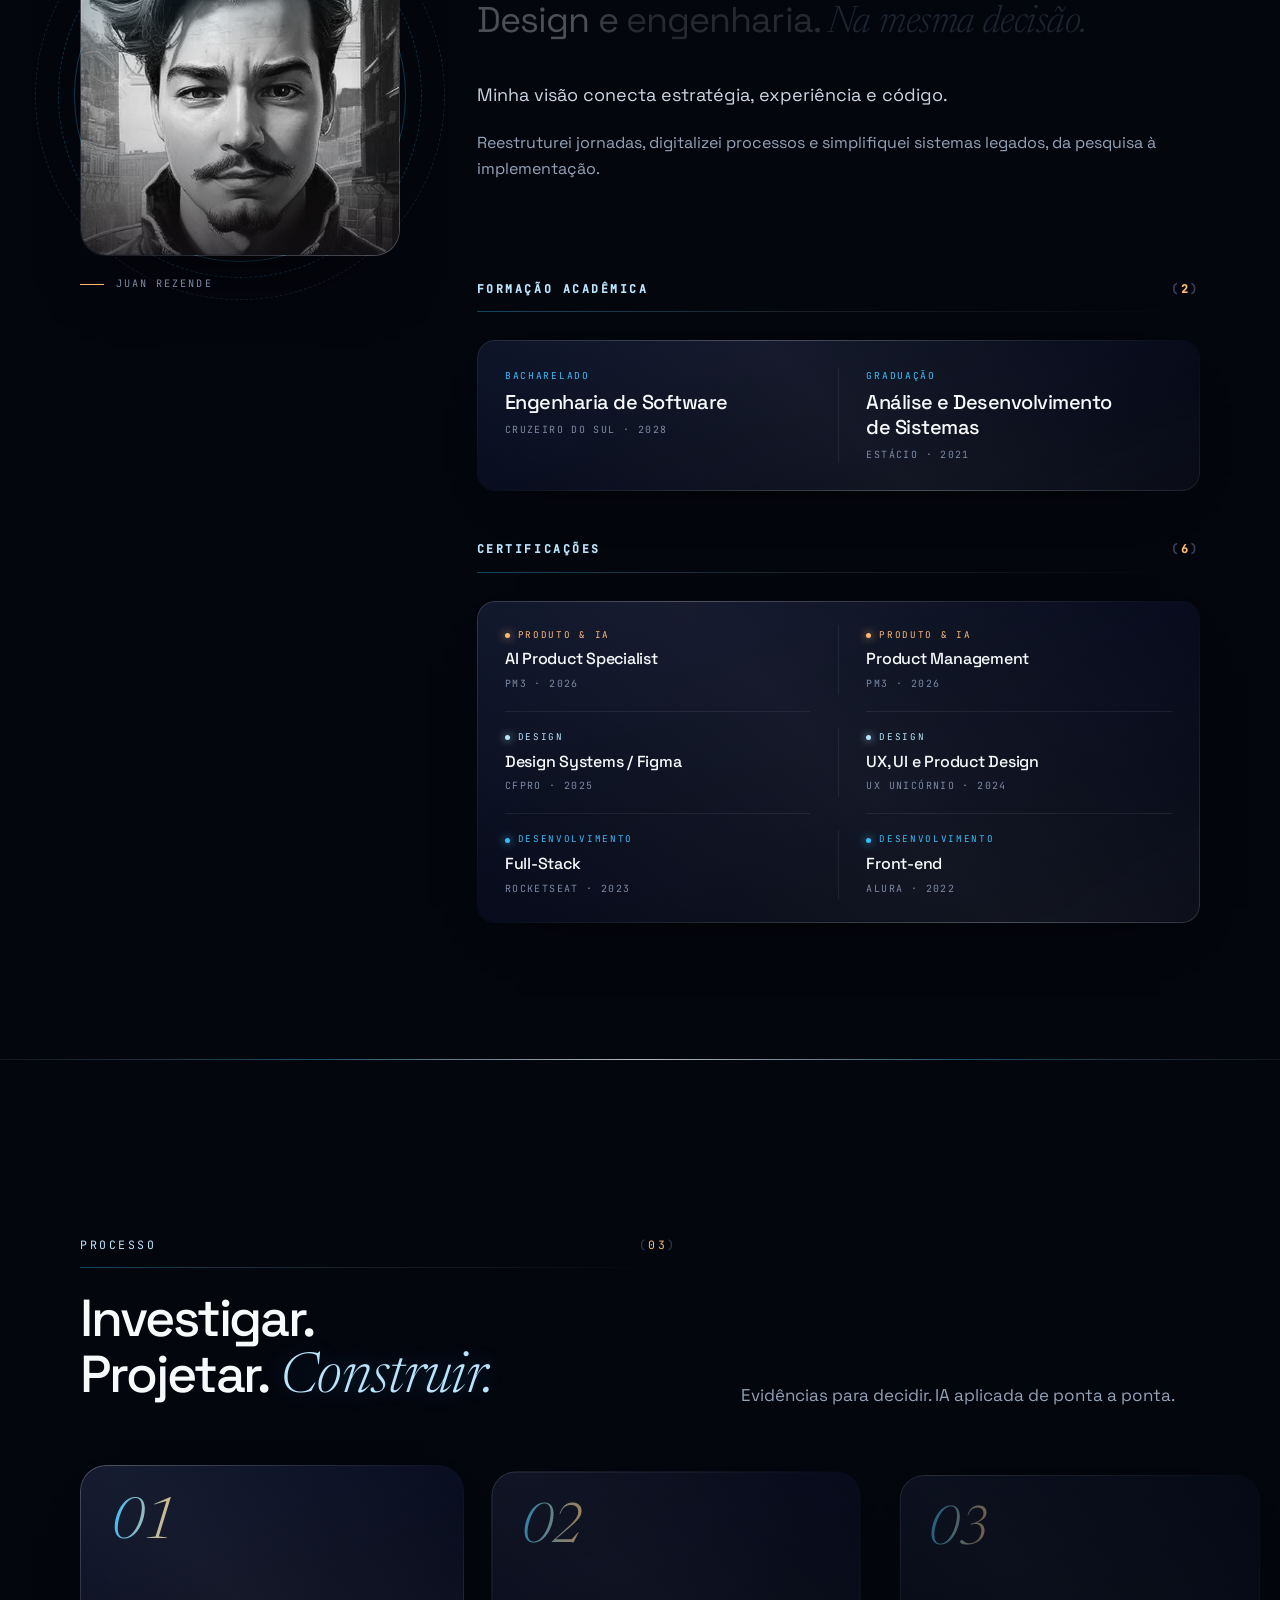
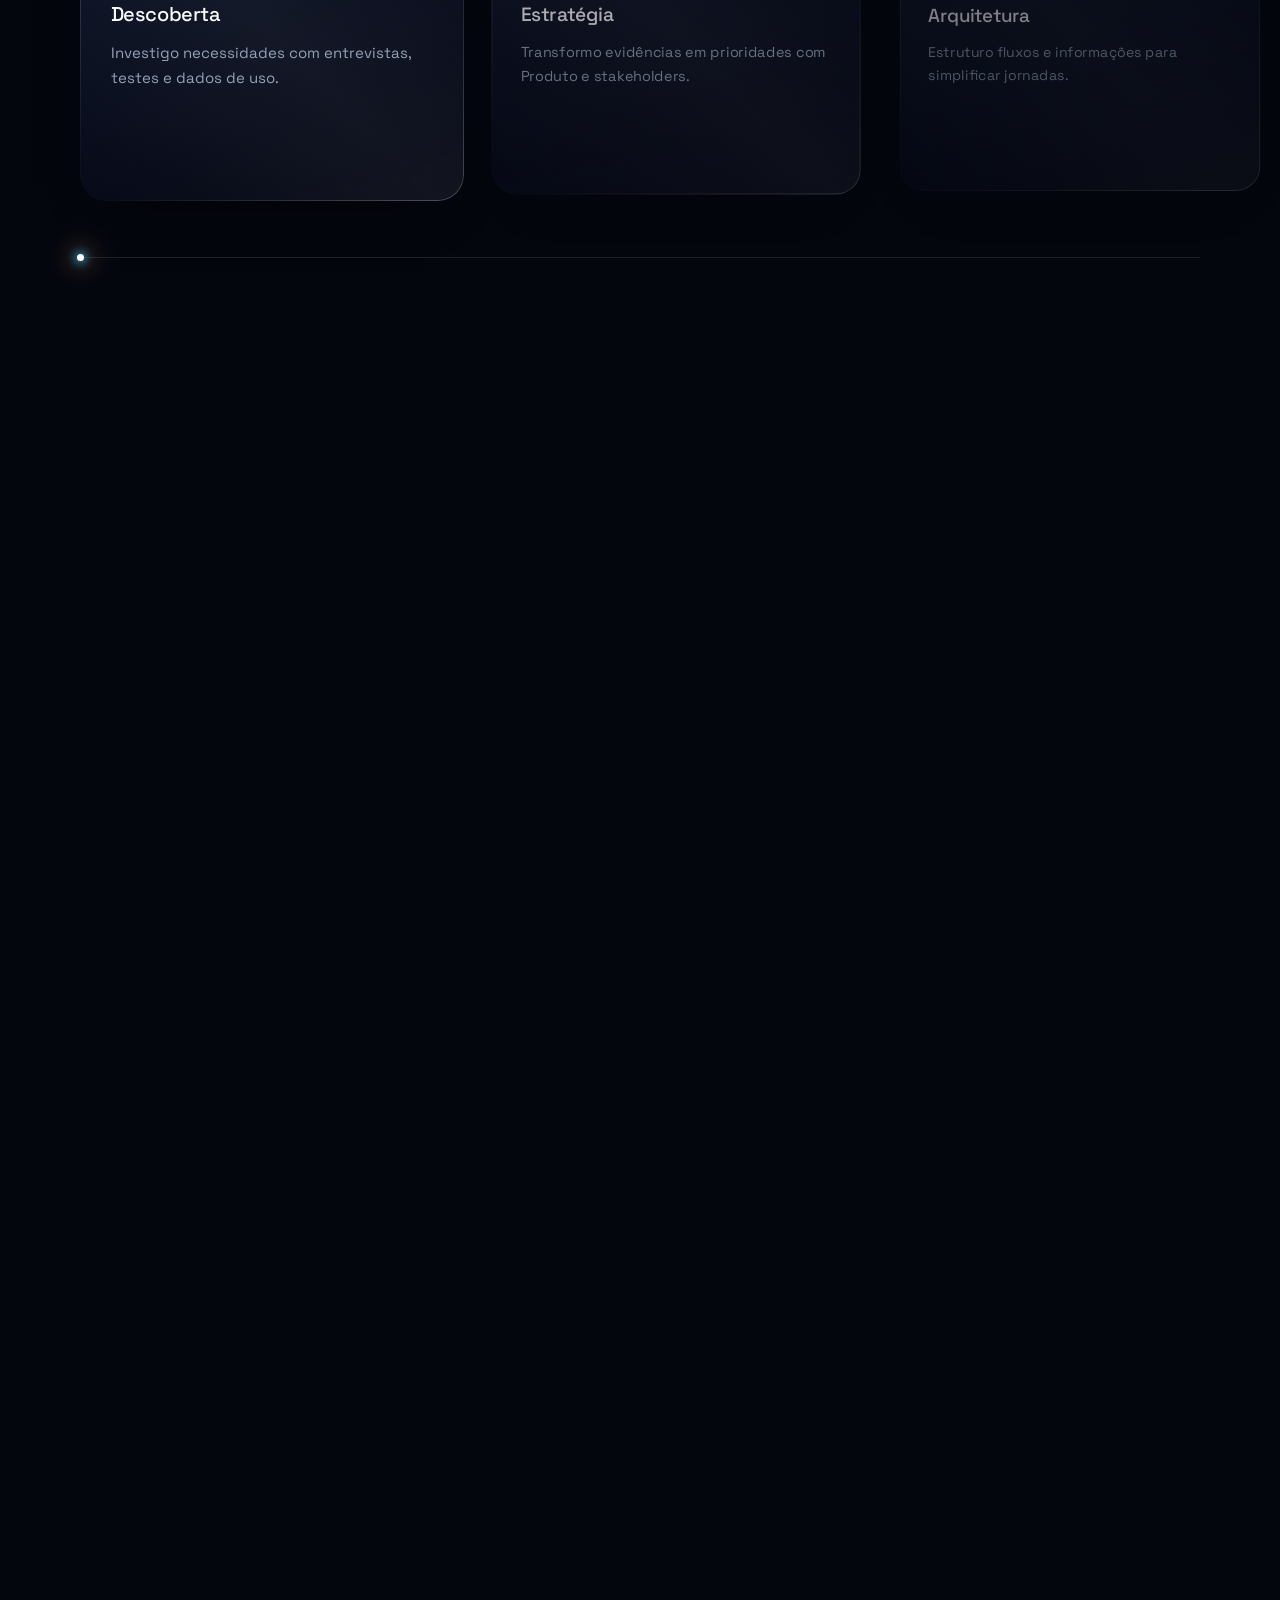
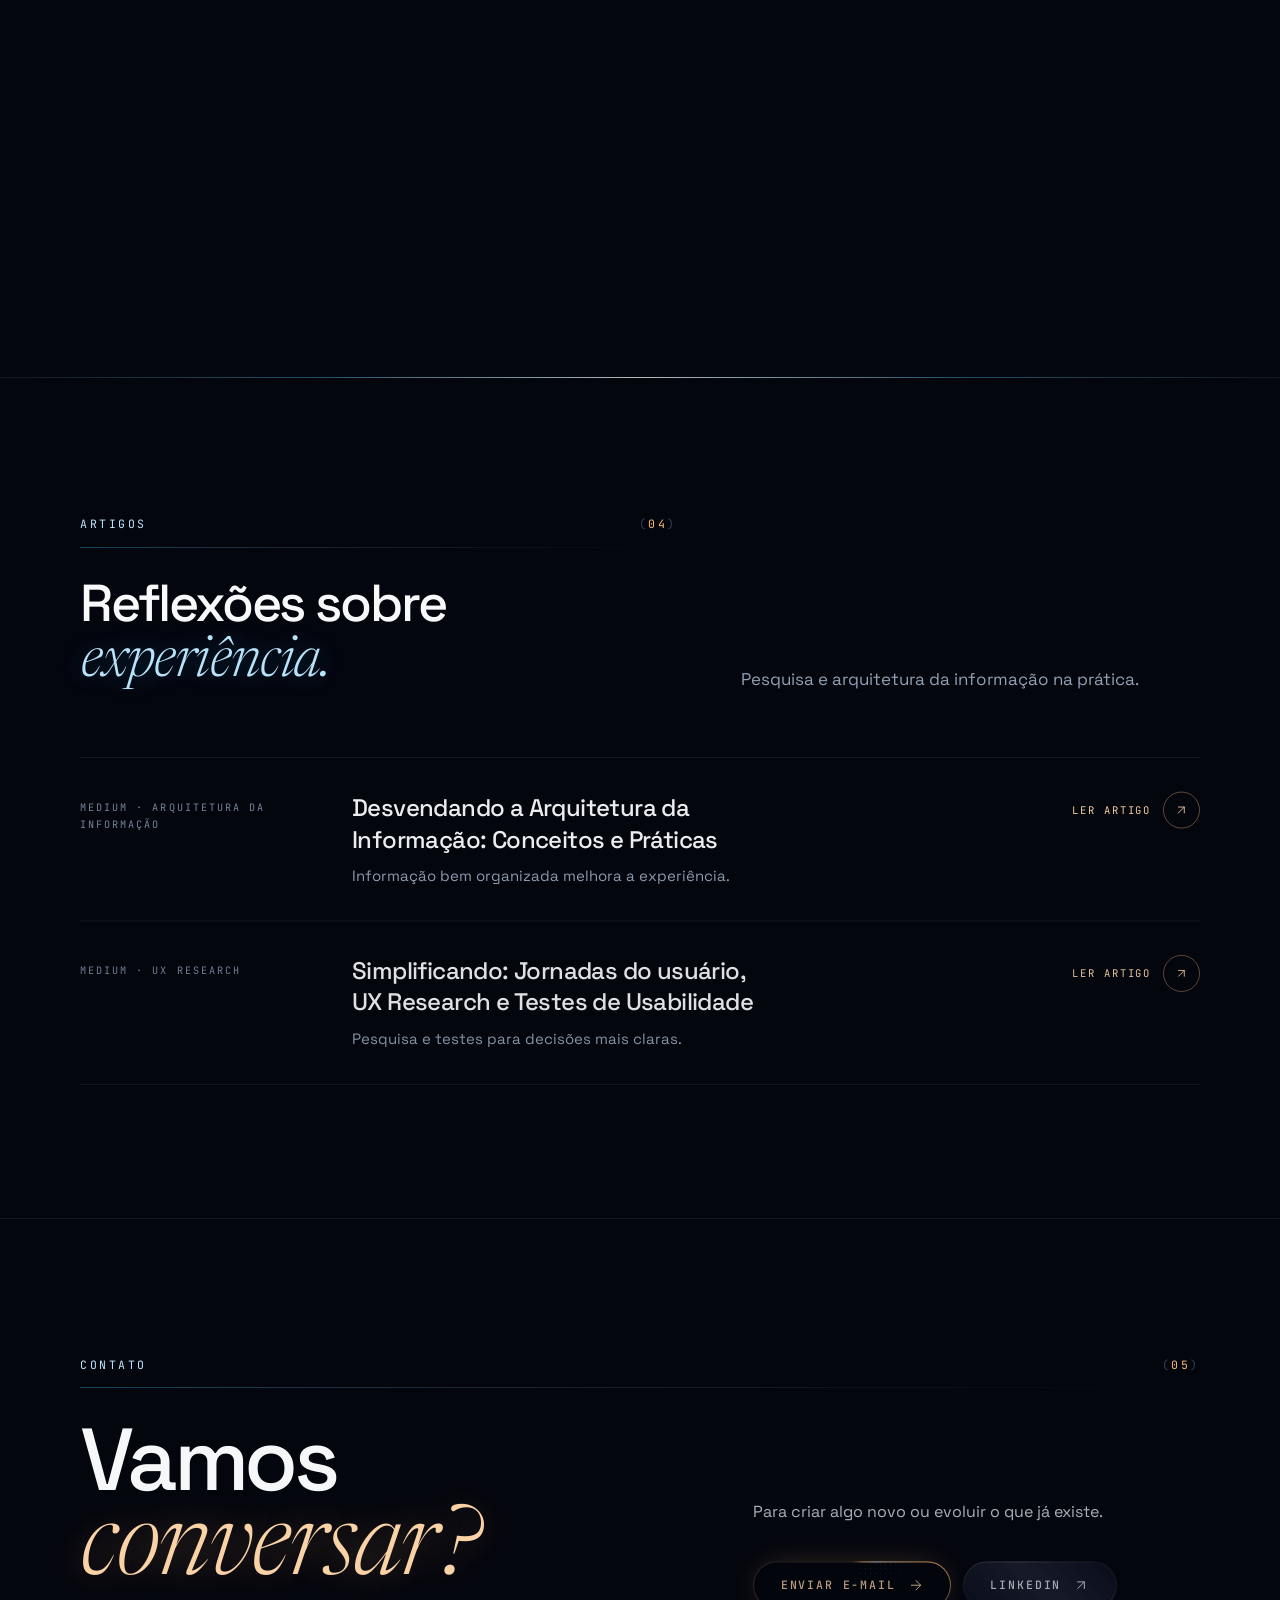
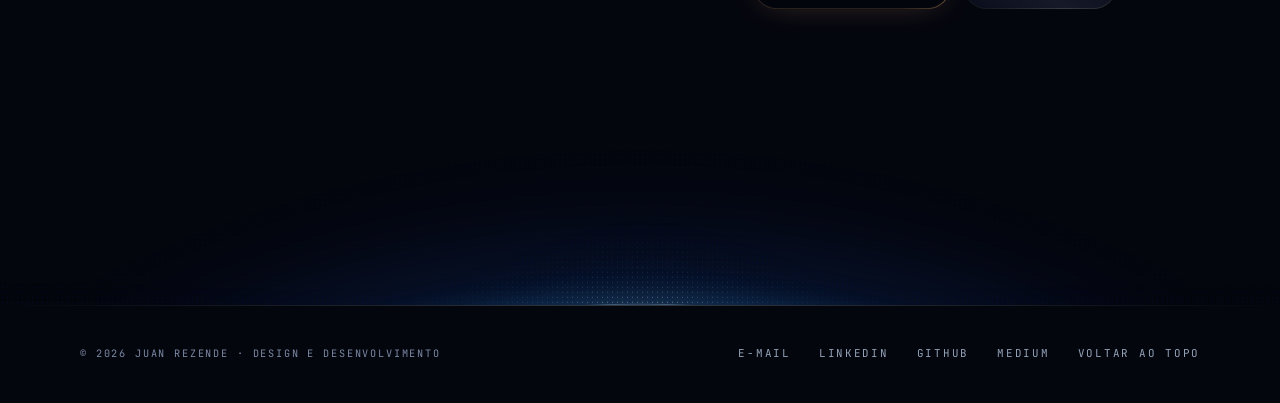
==== commit 124e87e7: "Mobile header with Contact, language from the browser, GenialCard summary without numbers - Phones a" ====
--- a/index.html
+++ b/index.html
@@ -51,15 +51,22 @@
 <script>
   document.documentElement.classList.add('js');
   try { if (sessionStorage.getItem('jr-intro') || matchMedia('(prefers-reduced-motion: reduce)').matches) document.documentElement.classList.add('no-intro'); } catch (e) {}
-  /* language: Portuguese unless ?lang=en or a saved choice says English. The English copy is applied by assets/js/i18n.js
-     at the end of the body; until then the page stays hidden (lang-pending, with a CSS failsafe in 02-base.css). */
+  /* language: ?lang=, else the visitor's saved choice, else the browser's languages (Portuguese if any of them is, English
+     otherwise; not saved, so it follows the browser until the switch is used). Crawlers render in en-US, so they always
+     get the Portuguese the page is written in. The English copy is applied by assets/js/i18n.js at the end of the body;
+     until then the page stays hidden (lang-pending, with a CSS failsafe in 02-base.css). */
   (function () {
-    var d = document.documentElement, l = null;
+    var d = document.documentElement, l = null, langs, bot;
     try {
       l = new URLSearchParams(location.search).get('lang');
       if (l === 'en' || l === 'pt') localStorage.setItem('jr-lang', l);
       else l = localStorage.getItem('jr-lang');
     } catch (e) {}
+    if (l !== 'en' && l !== 'pt') {
+      langs = navigator.languages && navigator.languages.length ? navigator.languages : [navigator.language || ''];
+      bot = /bot|crawl|spider|slurp|lighthouse|headless/i.test(navigator.userAgent);
+      l = bot || !langs[0] || langs.some(function (x) { return /^pt\b/i.test(x); }) ? 'pt' : 'en';
+    }
     if (l === 'en') { d.lang = 'en'; d.classList.add('lang-pending'); }
   })();
   /* effects budget: without hardware graphics (WebGL missing or software-only) every blur and the WebGL aura fall on the CPU,
@@ -270,7 +277,7 @@
       <a class="nav__cta" href="#contato">Contato</a>
       <div class="lang-switch" role="group" aria-label="Idioma"><a href="?lang=pt" data-lang="pt" lang="pt-BR" hreflang="pt-BR" aria-label="Português">PT</a><span class="lang-switch__sep" aria-hidden="true">/</span><a href="?lang=en" data-lang="en" lang="en" hreflang="en" aria-label="English">EN</a></div>
     </div>
-    <div class="lang-switch lang-switch--bar" role="group" aria-label="Idioma"><a href="?lang=pt" data-lang="pt" lang="pt-BR" hreflang="pt-BR" aria-label="Português">PT</a><span class="lang-switch__sep" aria-hidden="true">/</span><a href="?lang=en" data-lang="en" lang="en" hreflang="en" aria-label="English">EN</a></div>
+    <a class="nav__cta nav__cta--bar" href="#contato">Contato</a>
     <button class="menu-btn" type="button" aria-controls="mobile-menu" aria-expanded="false" aria-label="Abrir menu"><svg class="icon" aria-hidden="true"><use href="#i-menu"/></svg></button>
   </nav>
   <div class="progress" aria-hidden="true"><span id="scroll-progress"></span></div>
@@ -282,6 +289,7 @@
   <a href="#processo"><span>03</span>Processo</a>
   <a href="#artigos"><span>04</span>Artigos</a>
   <a href="#contato"><span>05</span>Contato</a>
+  <div class="lang-switch lang-switch--menu" role="group" aria-label="Idioma"><a href="?lang=pt" data-lang="pt" lang="pt-BR" hreflang="pt-BR" aria-label="Português">PT</a><span class="lang-switch__sep" aria-hidden="true">/</span><a href="?lang=en" data-lang="en" lang="en" hreflang="en" aria-label="English">EN</a></div>
   <p class="mobile-menu__foot">Estratégia · Design · Código</p>
 </div>
 
@@ -379,7 +387,7 @@
           <div class="proj__body">
             <p class="proj__meta"><span class="proj__index">01</span><span>App mobile · Finanças pessoais</span></p>
             <h3 class="proj__title">GenialCard <em>Mais clareza sobre os gastos</em></h3>
-            <p class="proj__summary">46 participantes na pesquisa. Protótipo testado com 9 pessoas.</p>
+            <p class="proj__summary">Cartões, limites e assinaturas reunidos em uma leitura única dos gastos.</p>
             <ul class="tags"><li class="tag">UX Research</li><li class="tag">UX Strategy</li><li class="tag">UX Design</li><li class="tag">UI Design</li></ul>
           </div>
         </a>
--- a/assets/css/05-layout.css
+++ b/assets/css/05-layout.css
@@ -167,9 +167,22 @@
   text-transform: uppercase;
   color: var(--meta);
 }
+/* phones and tablets: the section links fold into the menu, the Contact button stays in the bar next to it */
+.nav__cta--bar { display: none; }
 @media (max-width: 899px) {
+  .nav { gap: .5rem; }
   .nav__group { display: none; }
   .menu-btn { display: grid; }
+  .nav__cta--bar {
+    display: inline-flex;
+    margin-left: auto;
+    padding: .6rem calc(1.05rem - .18em) .6rem 1.05rem;   /* the tracking would leave the label off centre */
+    font-family: var(--mono);
+    font-size: .68rem;
+    font-weight: 500;
+    letter-spacing: .18em;
+    text-transform: uppercase;
+  }
 }
 
 /* ══════════ LAYOUT ══════════ */
@@ -214,8 +227,8 @@
 
 /* ══════════ LANGUAGE SWITCH (PT / EN, see assets/js/i18n.js) ══════════
    Quiet text in the nav's own voice: the current language is white with the ember dot the section links use, the
-   other one is a tap away. Two copies: end of the header pill (desktop, after a hairline divider) and in the bar next
-   to the menu button (phones and tablets, where the section links are hidden). */
+   other one is a tap away. Two copies: end of the header pill (desktop, after a hairline divider) and in the mobile
+   menu under the section links (phones and tablets, where the bar keeps only the Contact button). */
 .lang-switch {
   position: relative;
   display: inline-flex;
@@ -263,18 +276,14 @@
   margin-top: -.55rem;
   background: var(--line-3);
 }
-/* phones and tablets: in the bar, pushed right next to the menu button */
-.lang-switch--bar { display: none; }
-@media (max-width: 899px) {
-  .nav { gap: .5rem; }
-  .lang-switch--bar {
-    display: inline-flex;
-    margin-left: auto;
-    font-size: .74rem;
-  }
-  .lang-switch--bar a { padding-block: .7rem; }   /* a comfortable tap target */
-  .lang-switch--bar a::after { bottom: .3rem; }
-}
+/* phones and tablets: in the menu, under the section links, its first label lined up with theirs */
+.lang-switch--menu {
+  align-self: flex-start;
+  margin: 2rem 0 0 calc(-.35rem - .18em);
+  font-size: .8rem;
+}
+.lang-switch--menu a { padding-block: .7rem; }   /* a comfortable tap target */
+.lang-switch--menu a::after { bottom: .3rem; }
 /* switching language reloads the page: it fades out first instead of blinking */
 .lang-leaving body {
   opacity: 0;
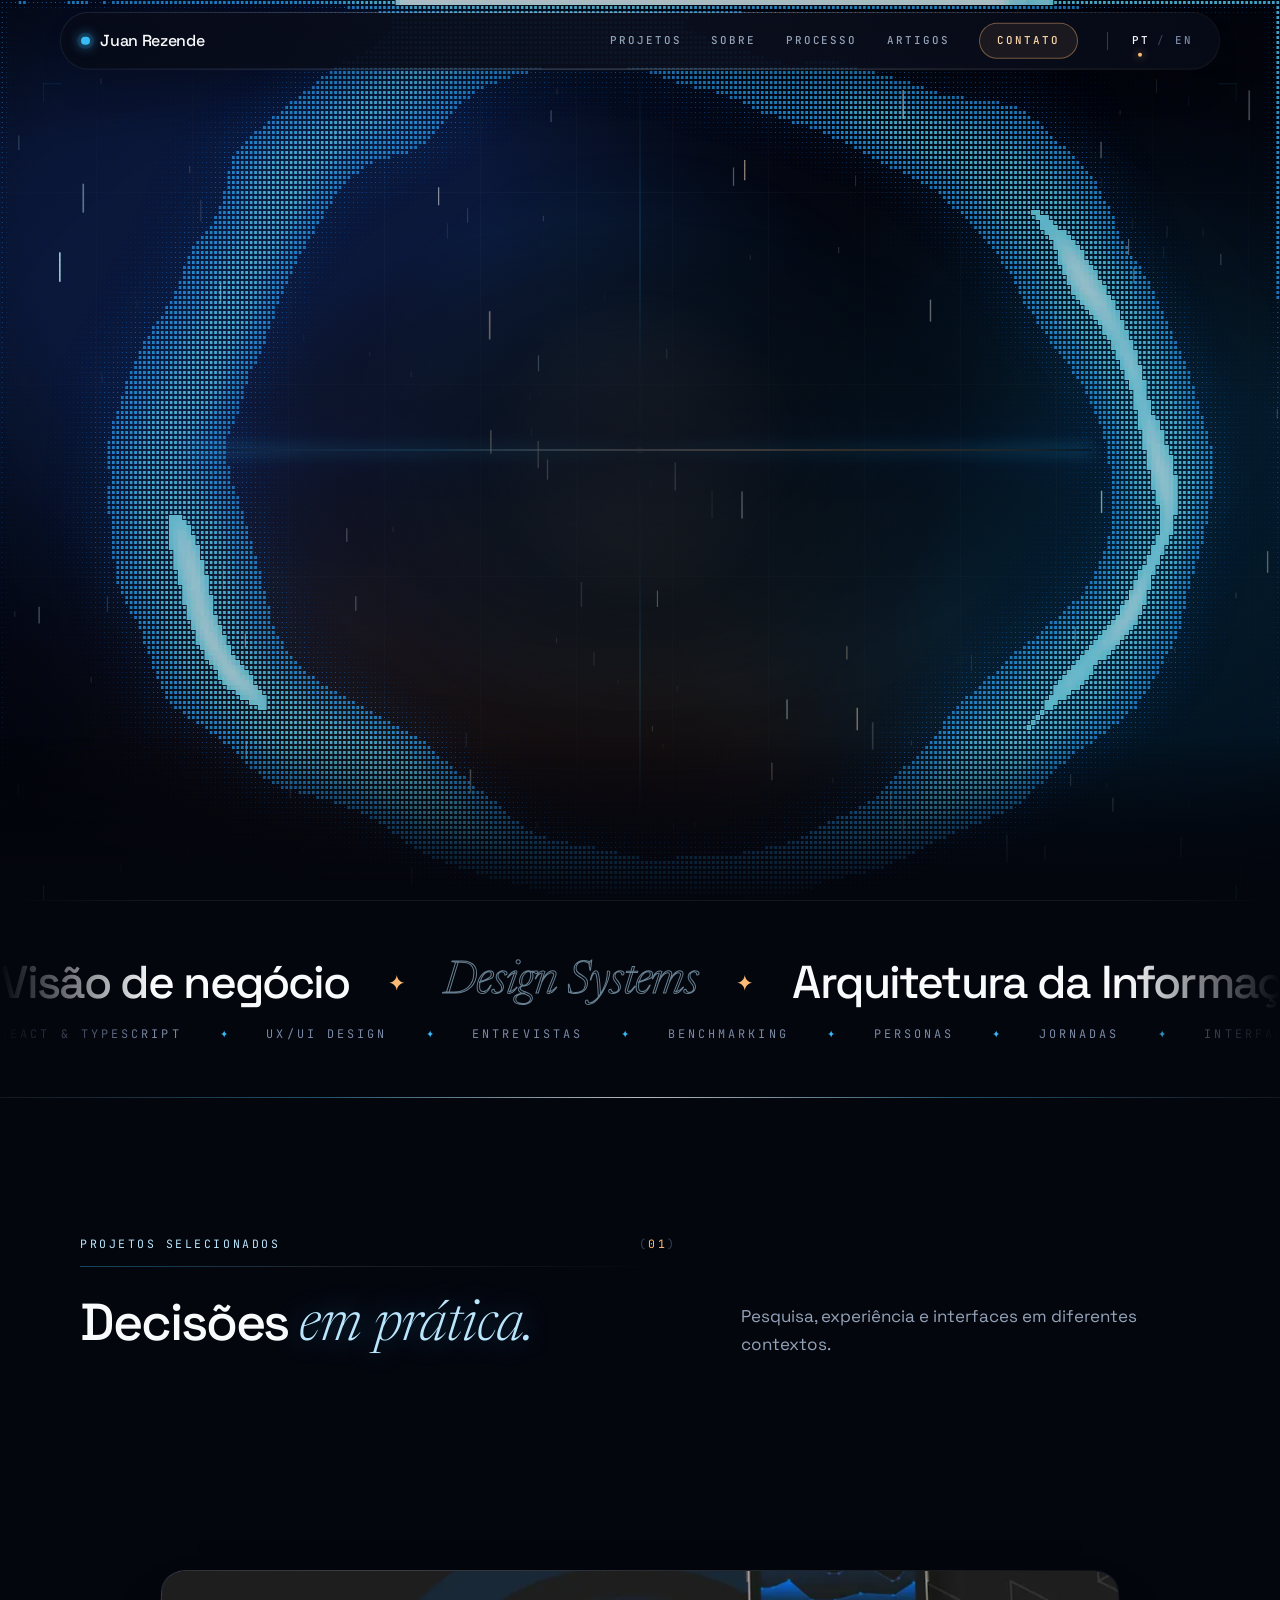
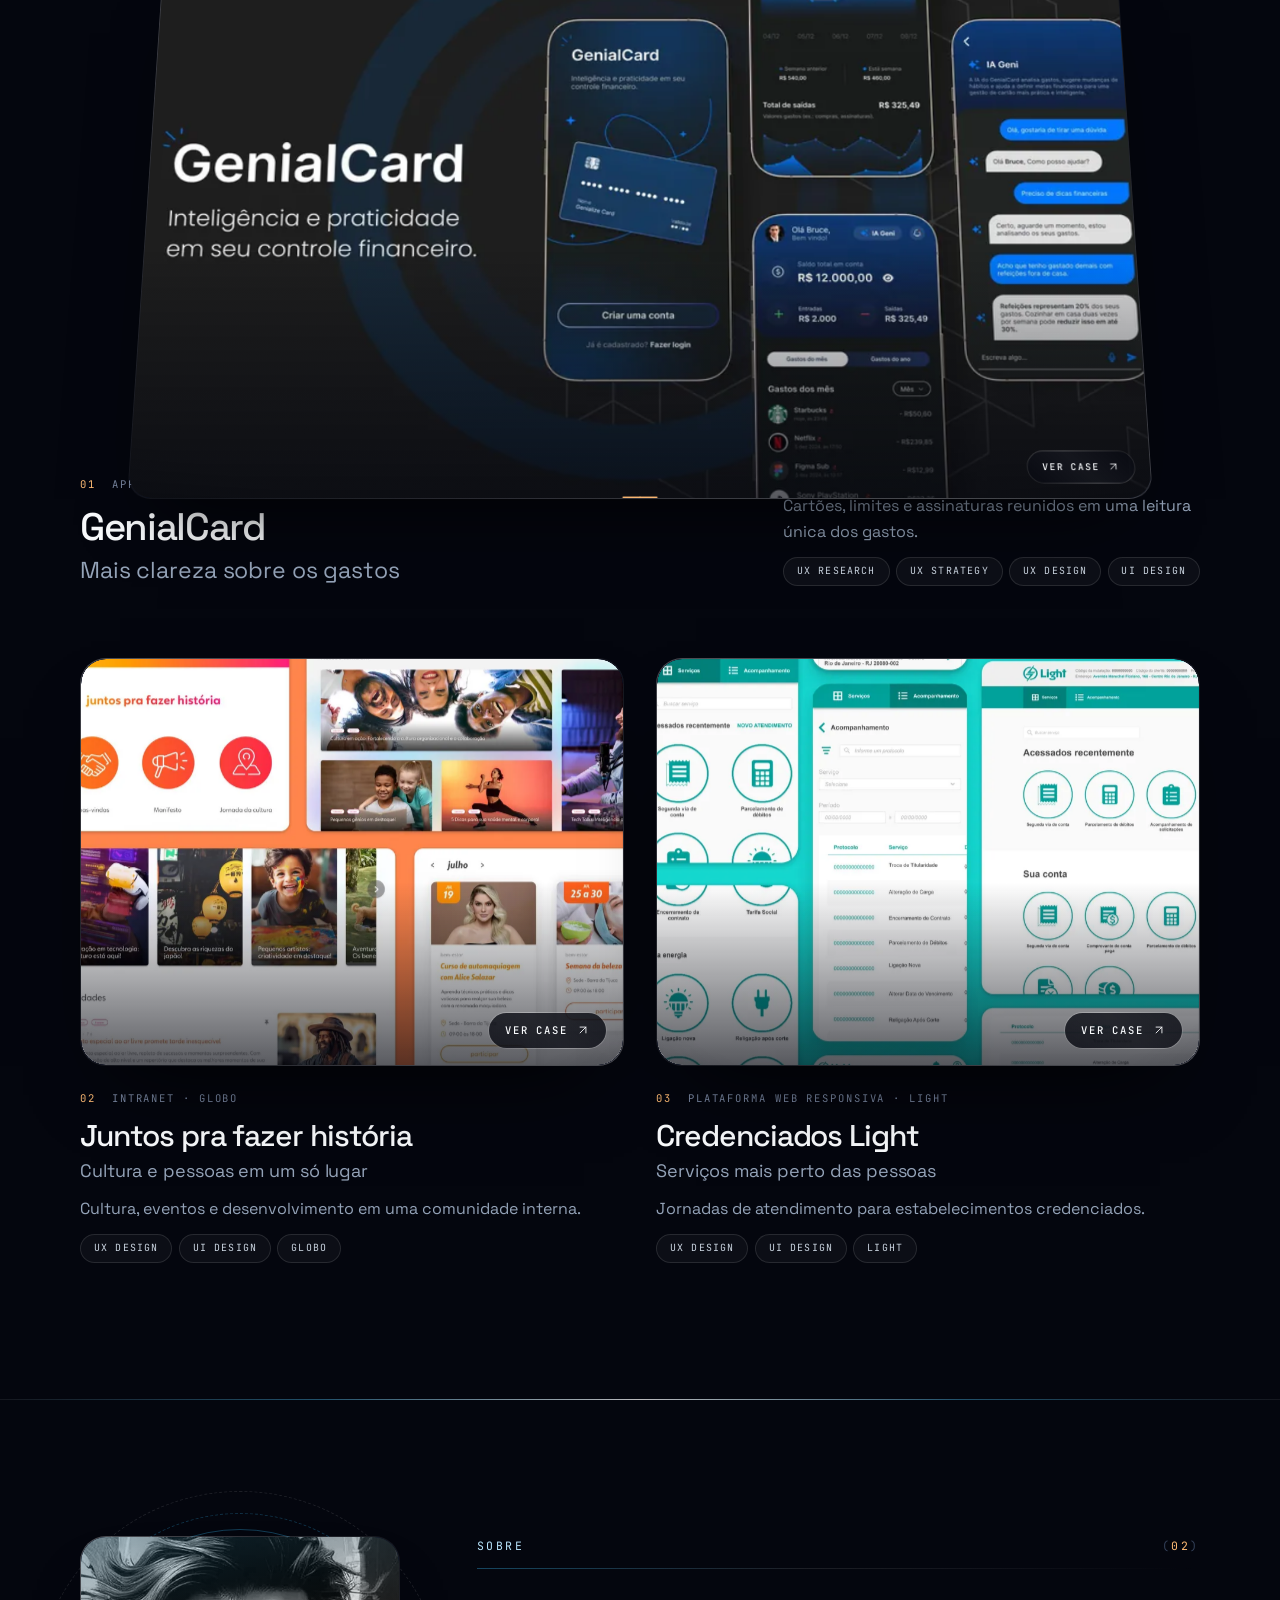
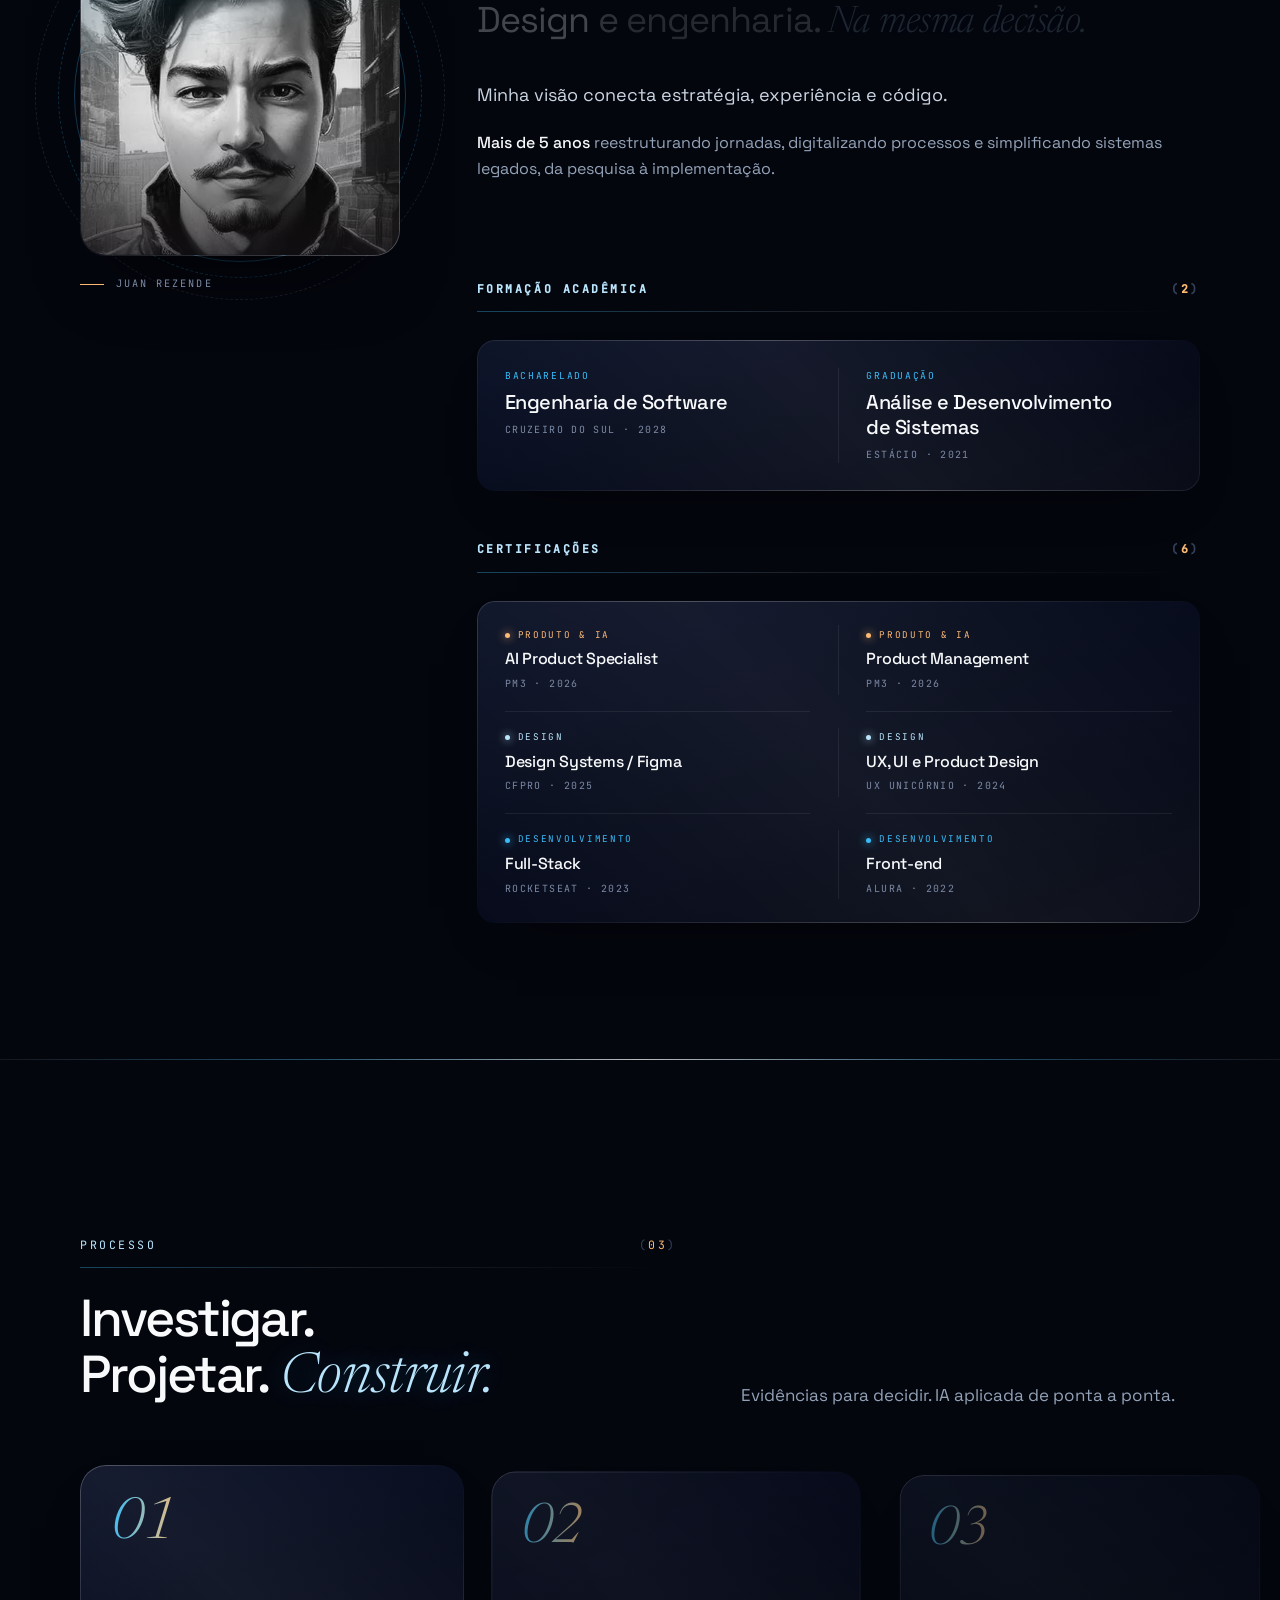
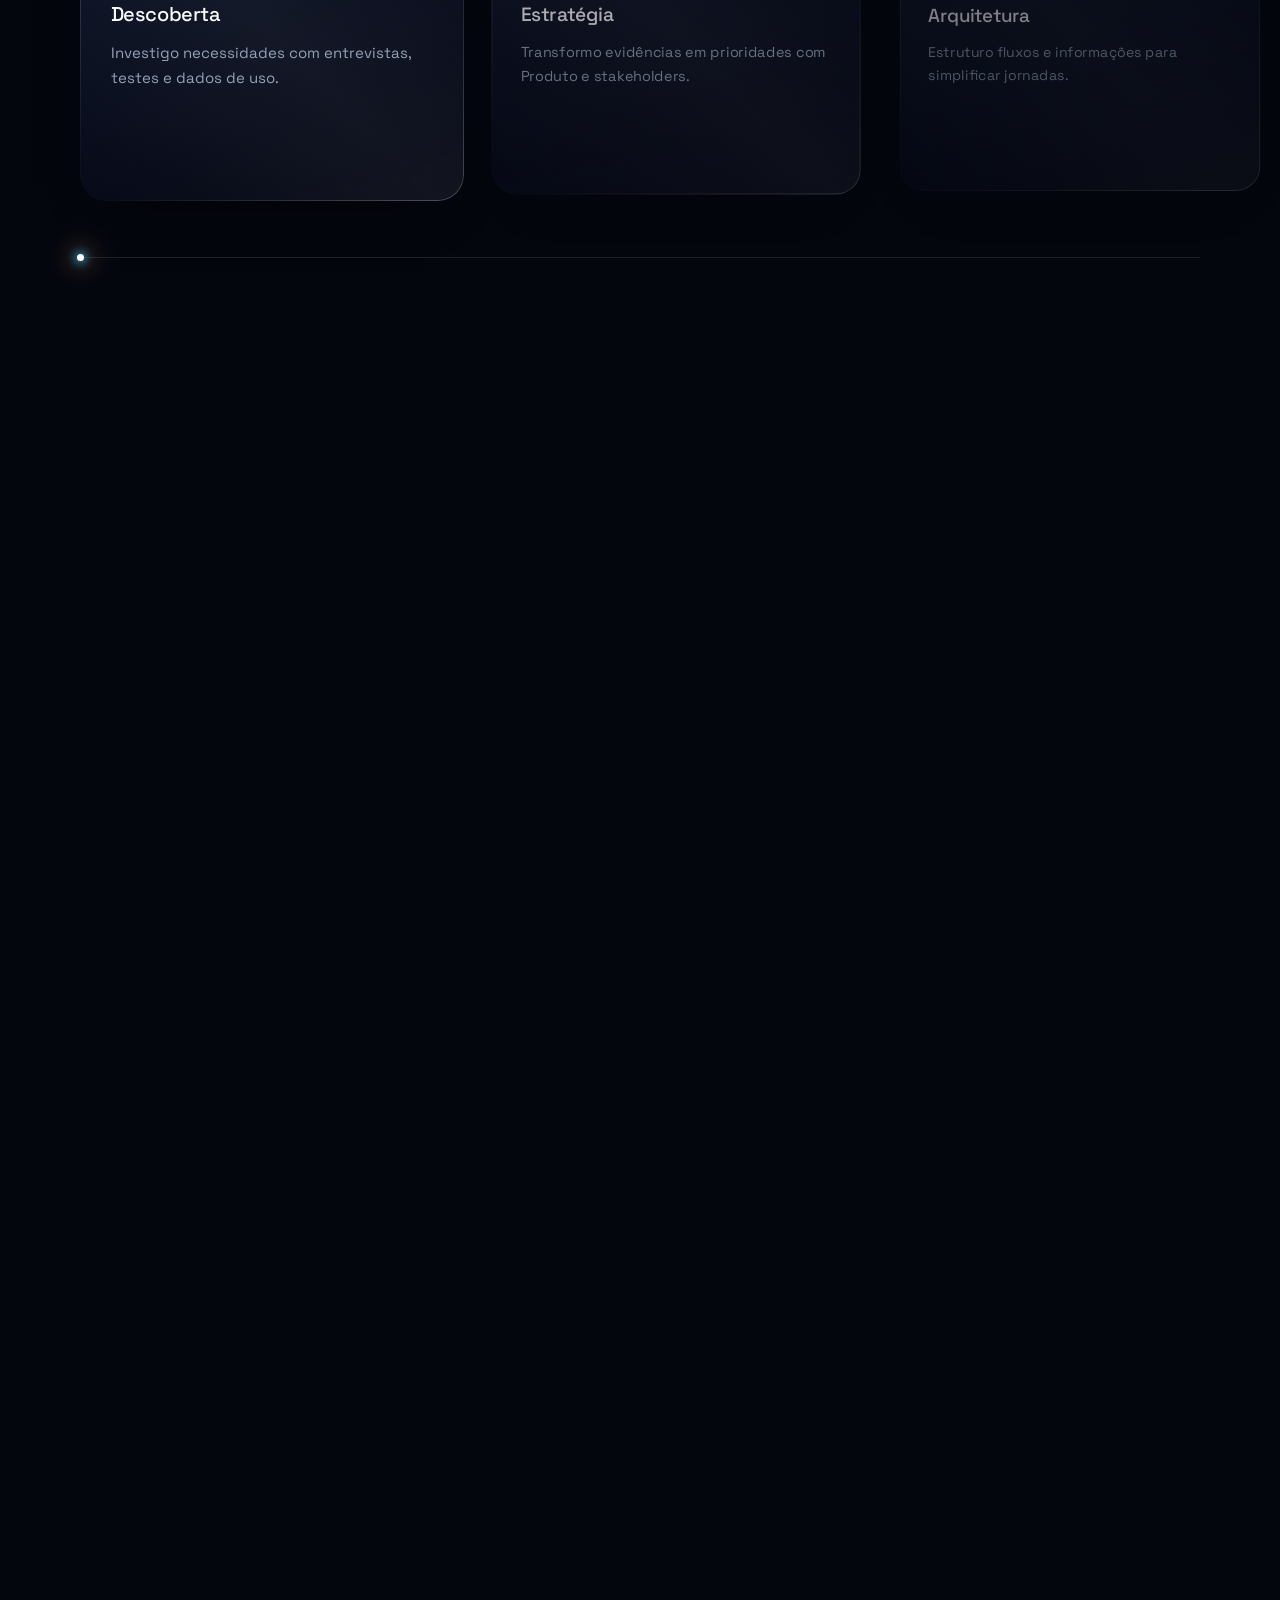
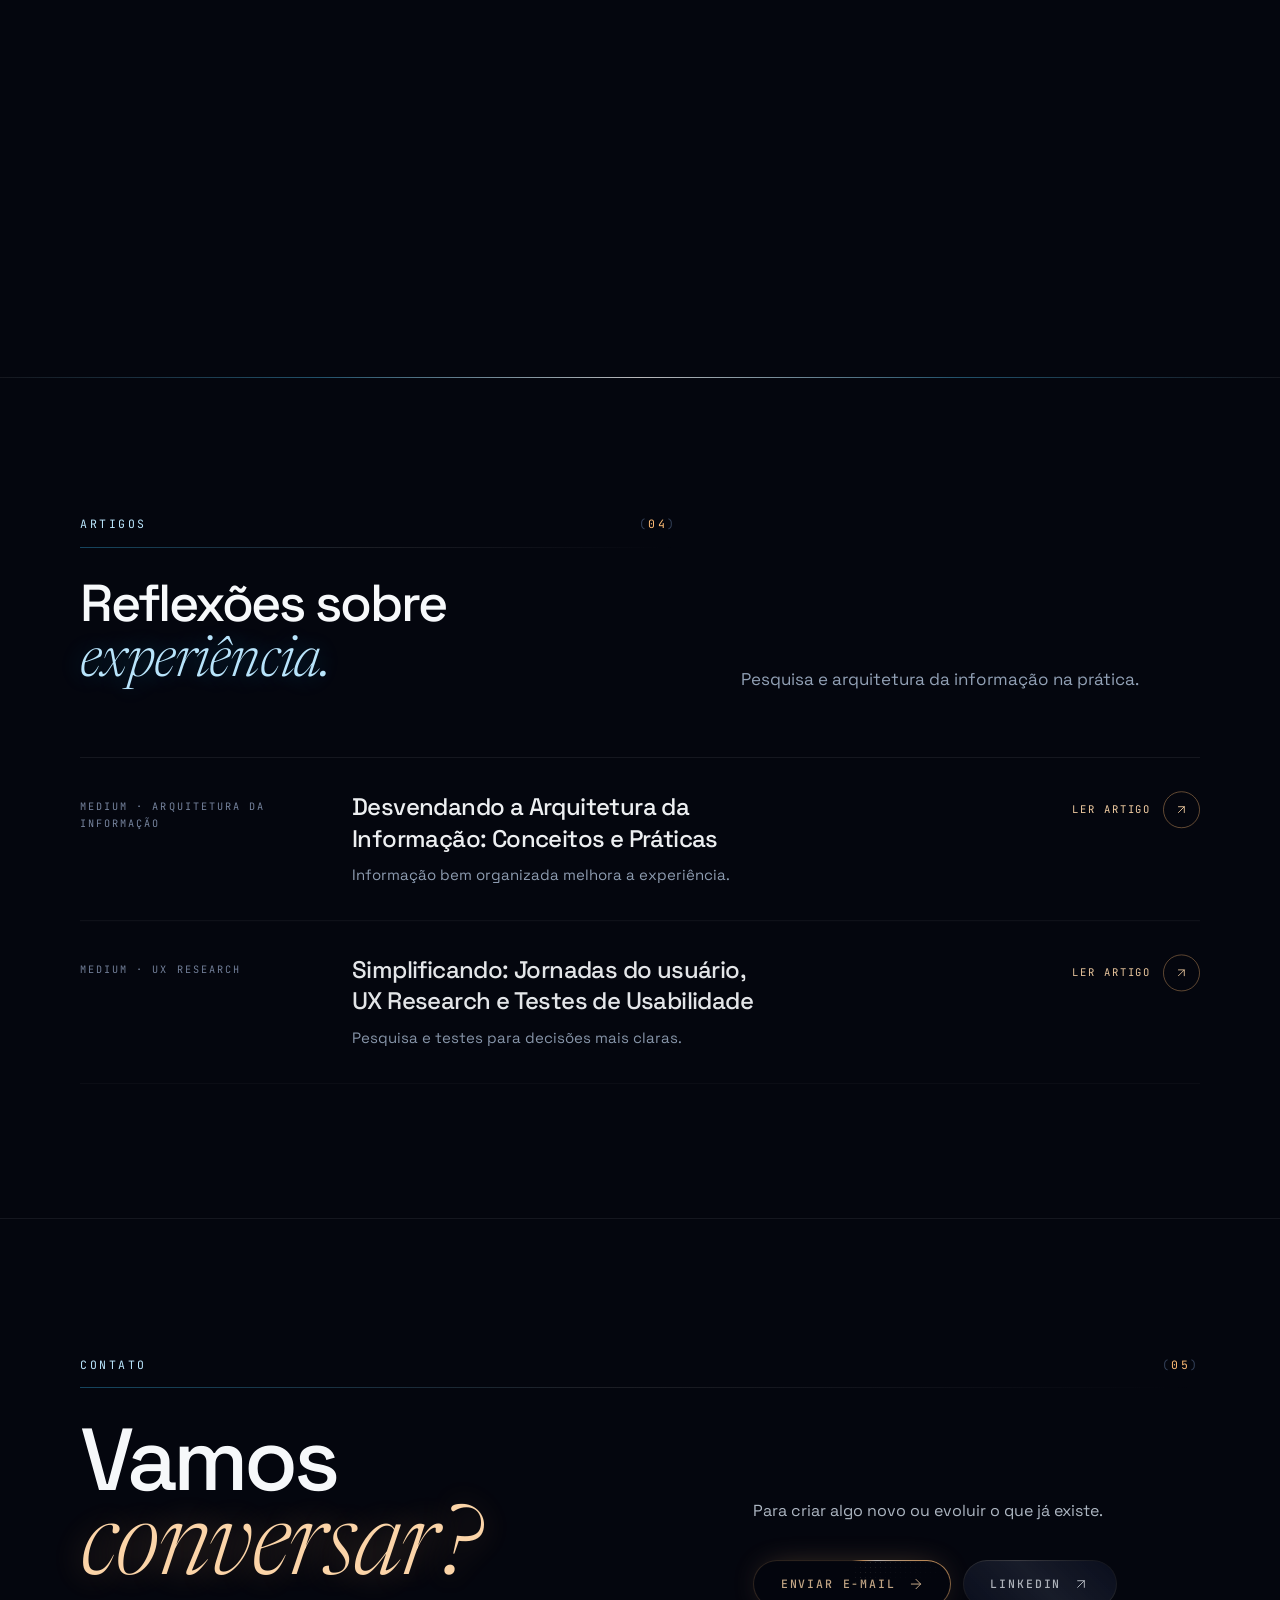
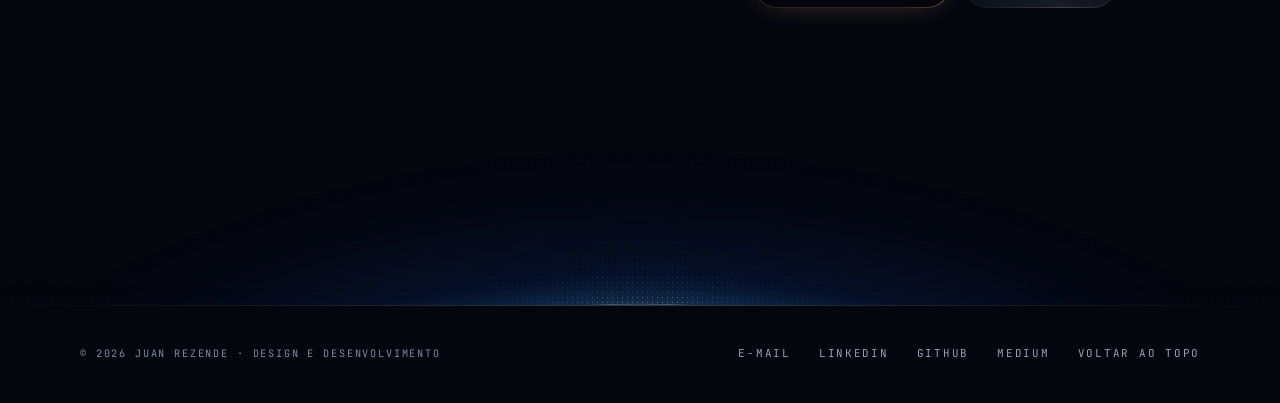
==== commit 95e10eec: "About: experience in the sentence, "Mais de 5 anos" highlighted Co-Authored-By: Claude Opus 5.5 <nor" ====
--- a/index.html
+++ b/index.html
@@ -442,7 +442,7 @@
         <p class="statement">Design e engenharia. <em>Na mesma decisão.</em></p>
         <div class="about__text" data-reveal>
           <p class="about__lede">Minha visão conecta estratégia, experiência e código.</p>
-          <p>Reestruturei jornadas, digitalizei processos e simplifiquei sistemas legados, da pesquisa à implementação.</p>
+          <p><b>Mais de 5 anos</b> reestruturando jornadas, digitalizando processos e simplificando sistemas legados, da pesquisa à implementação.</p>
         </div>
 
         <!-- FORMAÇÃO: the story continues in the same column, beside the portrait -->
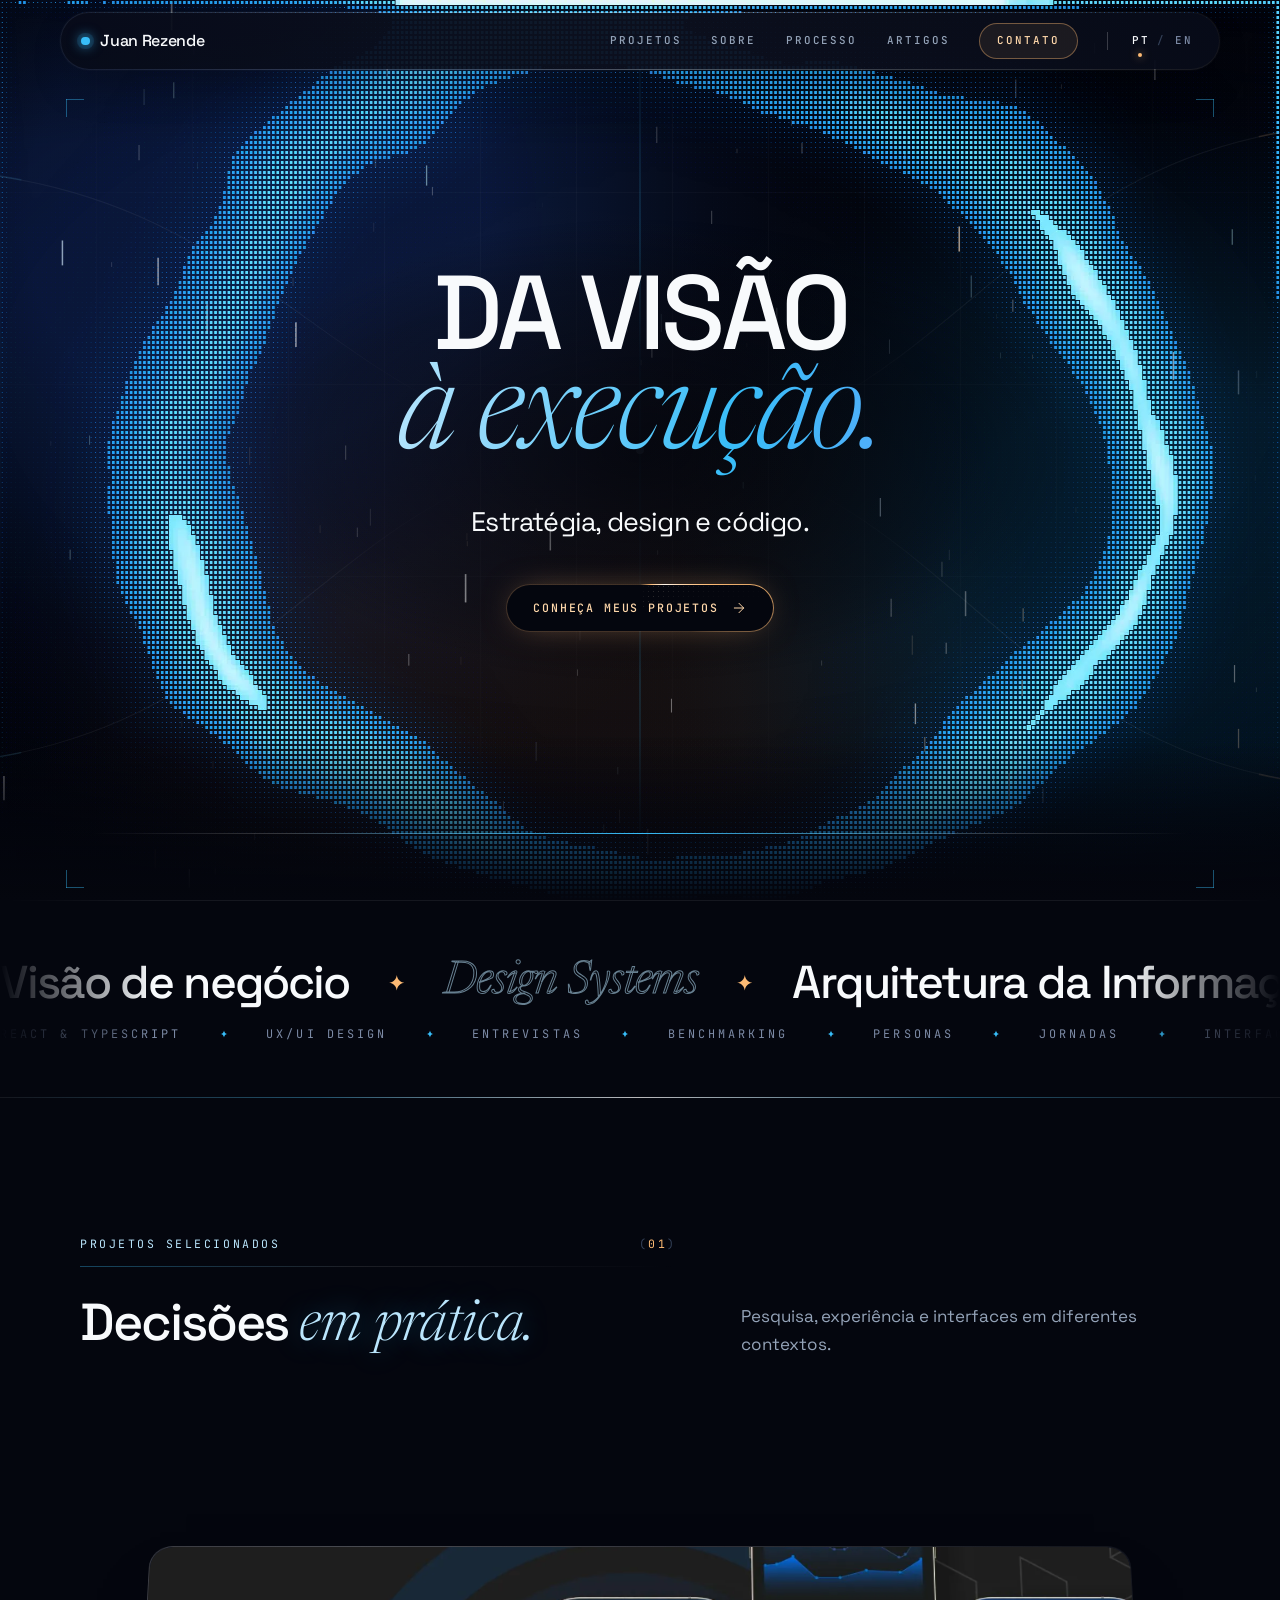
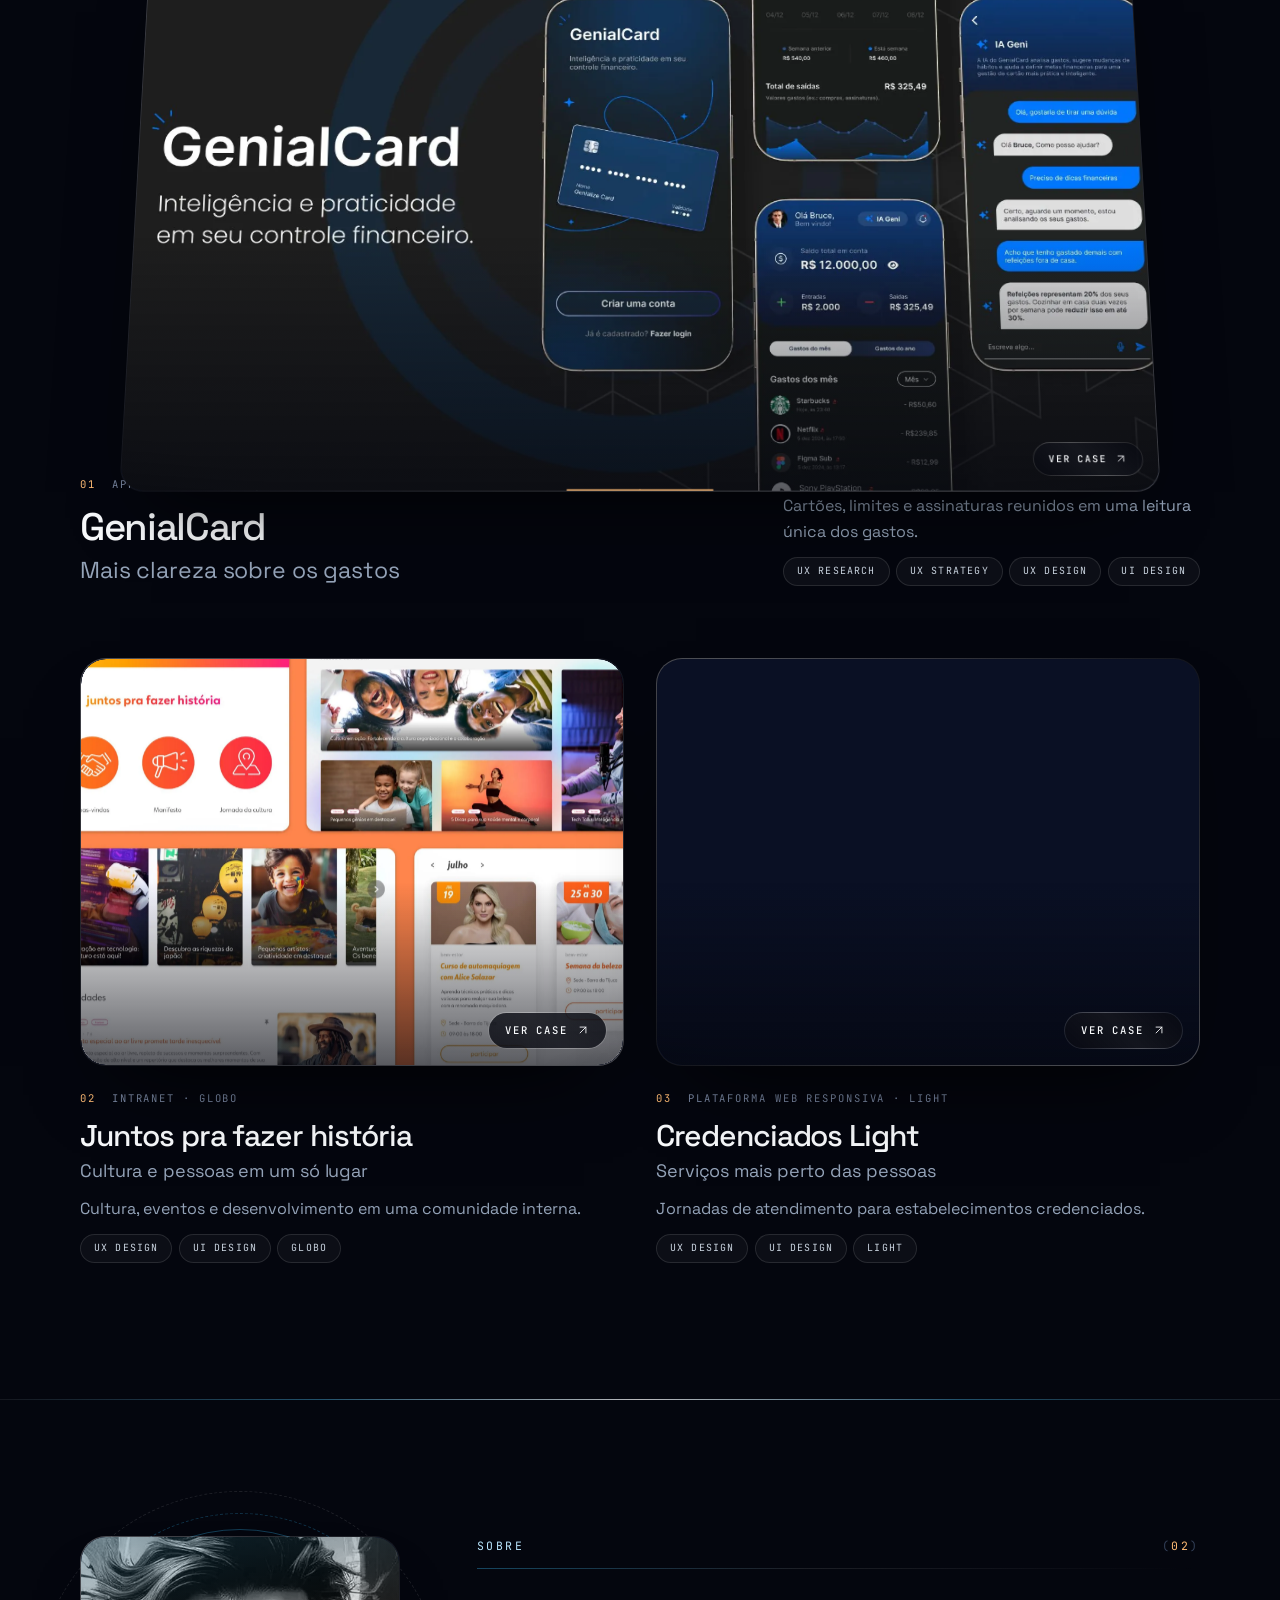
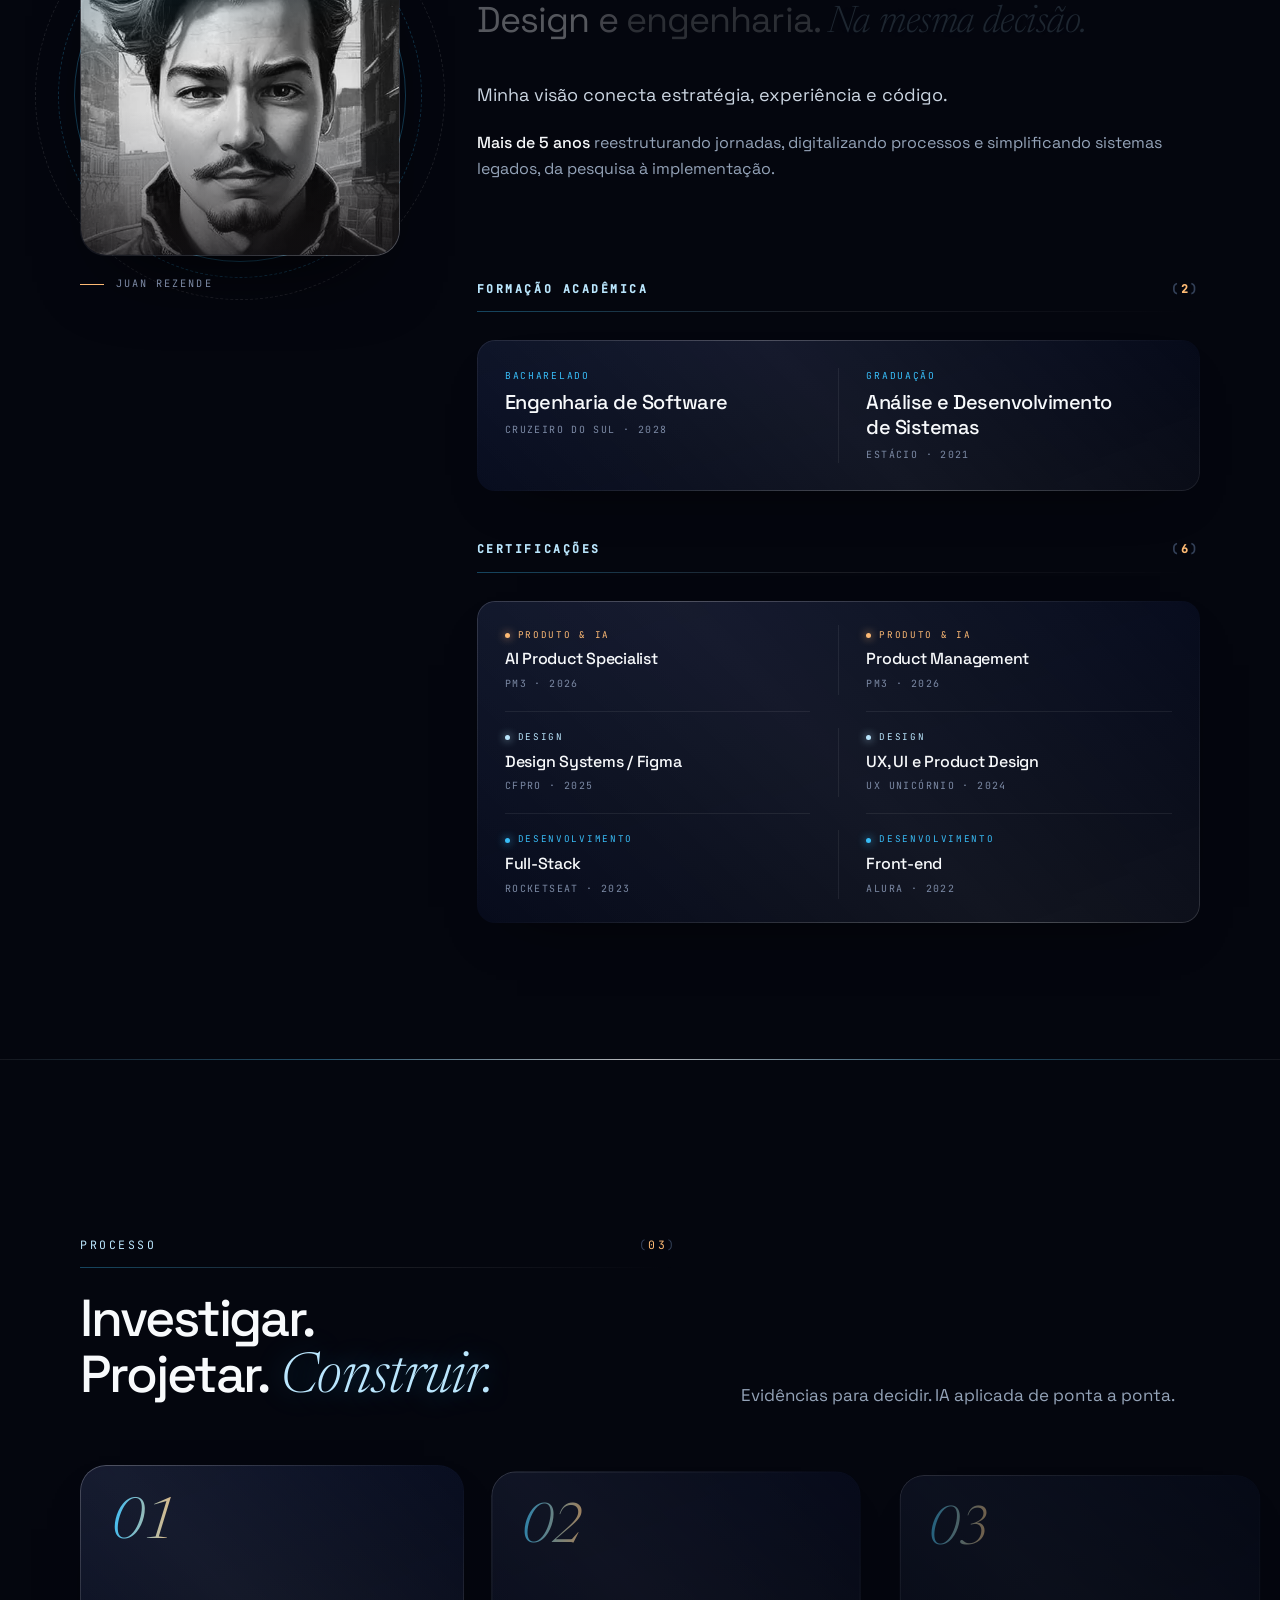
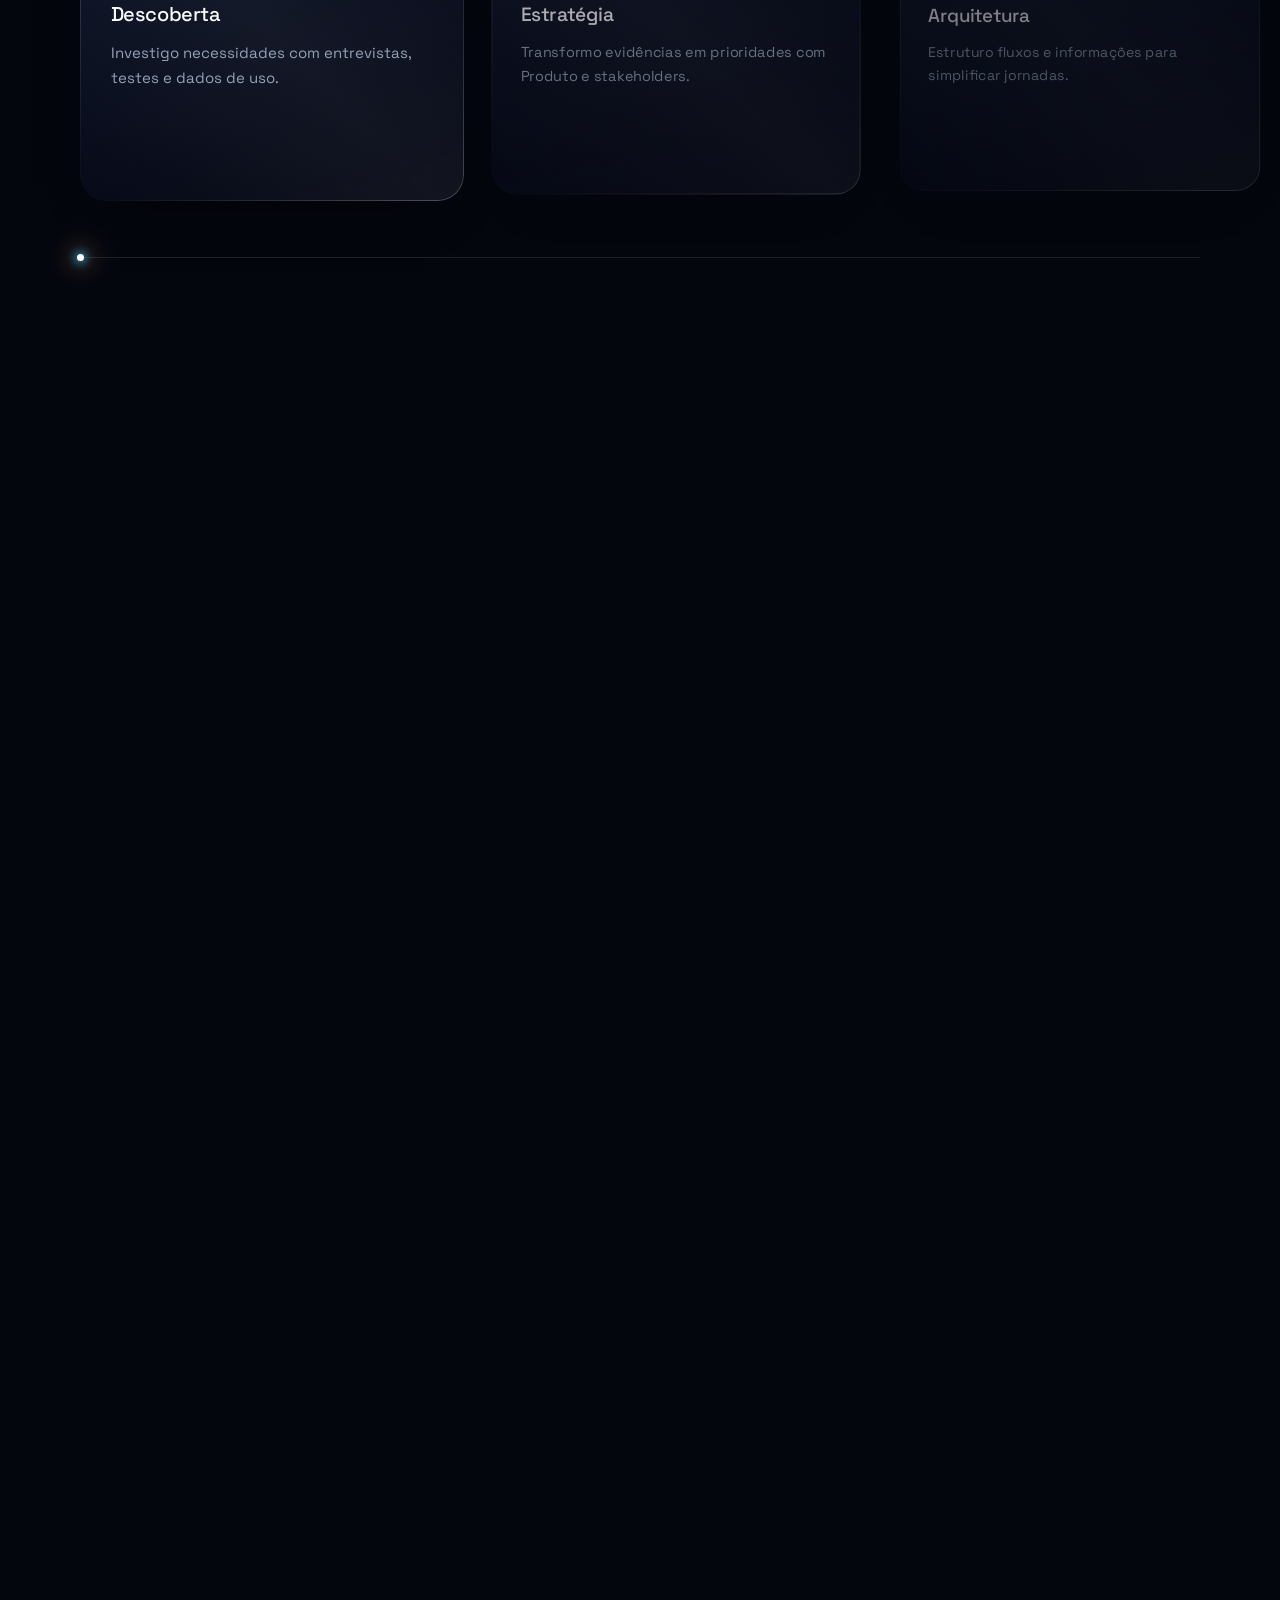
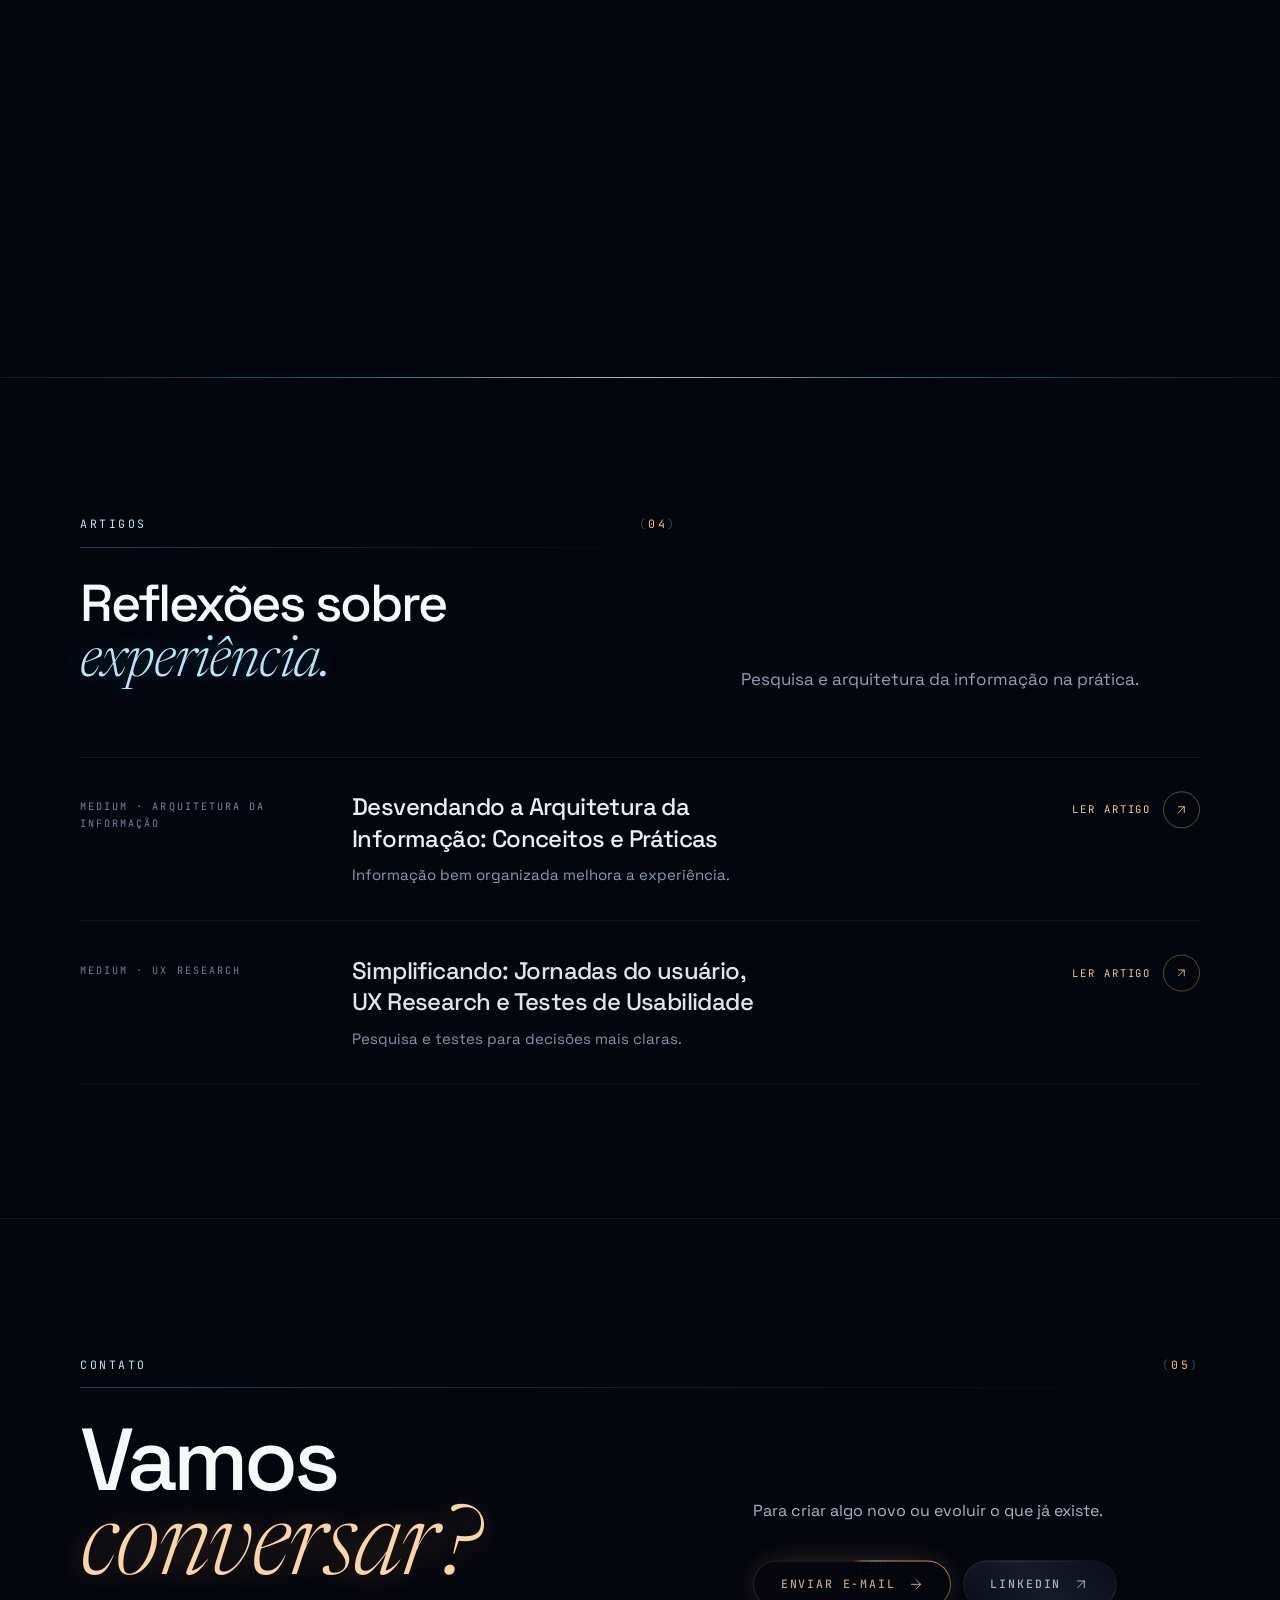
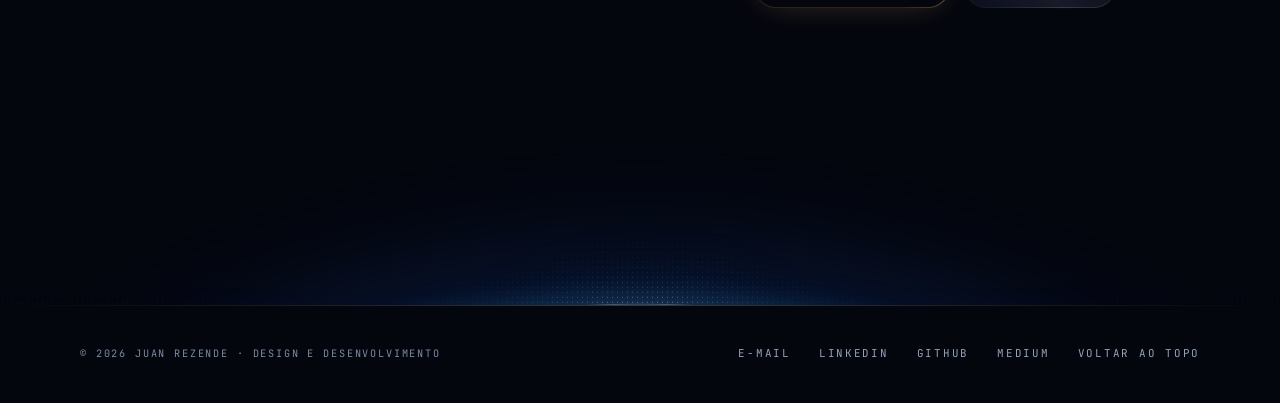
==== commit 90015a68: "Remove the opening intro: the site opens straight on the hero Co-Authored-By: Claude Opus 5.5 <norep" ====
--- a/index.html
+++ b/index.html
@@ -3,7 +3,7 @@
   Juan Rezende · portfolio (single page, works straight from file://)
 
   Where things live
-    index.html ............ content: intro, header, HOME (hero, projetos, sobre + formação, processo, artigos,
+    index.html ............ content: header, HOME (hero, projetos, sobre + formação, processo, artigos,
                             contato), CASES (genialcard, globo, light), footer. Search the ══ comments.
     assets/css/01…14 ....... styles, one file per area, loaded in numeric order (the cascade depends on it)
     assets/js/main.js ...... routing, animations and interactions (contents listed at its top)
@@ -50,7 +50,6 @@
 <link rel="stylesheet" href="assets/fonts/fonts.css">
 <script>
   document.documentElement.classList.add('js');
-  try { if (sessionStorage.getItem('jr-intro') || matchMedia('(prefers-reduced-motion: reduce)').matches) document.documentElement.classList.add('no-intro'); } catch (e) {}
   /* language: ?lang=, else the visitor's saved choice, else the browser's languages (Portuguese if any of them is, English
      otherwise; not saved, so it follows the browser until the switch is used). Crawlers render in en-US, so they always
      get the Portuguese the page is written in. The English copy is applied by assets/js/i18n.js at the end of the body;
@@ -242,11 +241,7 @@
   </defs>
 </svg>
 
-<!-- ══════════ INTRO (light beam) + TITLE-CARD TRANSITION ══════════ -->
-<div class="intro" id="intro" aria-hidden="true">
-  <span class="intro__beam"></span>
-  <div class="intro__text"><p class="intro__name">Juan Rezende</p><p class="intro__role">Estratégia · Design · Código</p></div>
-</div>
+<!-- ══════════ TITLE-CARD TRANSITION ══════════ -->
 <div class="curtain" id="curtain" aria-hidden="true">
   <canvas class="curtain__warp"></canvas>
   <p class="curtain__label"></p>
--- a/assets/css/04-atmosphere.css
+++ b/assets/css/04-atmosphere.css
@@ -1,4 +1,4 @@
-/* 04-atmosphere.css · Page background (nebula, starfield, grid, vignette, grain) and the intro beam
+/* 04-atmosphere.css · Page background (nebula, starfield, grid, vignette, grain) and the title-card transition
    Part of the Lumen stylesheet, loaded in numeric order (the cascade depends on it). */
 
 /* ══════════ ATMOSPHERE: nebula, starfield, survey grid, vignette, film grain ══════════ */
@@ -148,95 +148,7 @@
   background-image: url("data:image/svg+xml,%3Csvg xmlns='http://www.w3.org/2000/svg' width='180' height='180'%3E%3Cfilter id='n'%3E%3CfeTurbulence type='fractalNoise' baseFrequency='.85' numOctaves='2' stitchTiles='stitch'/%3E%3C/filter%3E%3Crect width='100%25' height='100%25' filter='url(%23n)'/%3E%3C/svg%3E");
 }
 
-/* ══════════ INTRO (light beam) + TITLE-CARD TRANSITION ══════════ */
-.intro {
-  position: fixed;
-  inset: 0;
-  z-index: 200;
-  display: none;
-  place-items: center;
-  background: var(--bg);
-}
-.js:not(.no-intro) .intro {
-  display: grid;
-  animation: introFailsafe .01s 4.2s forwards;
-}
-.intro.is-done {
-  opacity: 0;
-  transition: opacity .9s var(--ease);
-}
-.intro__beam {
-  position: absolute;
-  left: 50%;
-  top: 0;
-  width: 1px;
-  height: 100%;
-  background: linear-gradient(to bottom, transparent, rgba(56, 189, 248, .9) 35%, #fff 50%, rgba(56, 189, 248, .9) 65%, transparent);
-  box-shadow: 0 0 22px 2px rgba(56, 189, 248, .4);
-  transform: scaleY(0);
-  animation: beam 1.2s var(--ease) .1s forwards;
-}
-.intro.is-done .intro__beam {
-  transform: scaleY(1.4);
-  opacity: 0;
-  transition: transform 1s var(--ease), opacity .8s;
-}
-.intro__text {
-  position: relative;
-  display: grid;
-  justify-items: center;
-  gap: .6rem;
-  padding: 1rem 1.75rem;
-  background: var(--bg);
-  text-align: center;
-  opacity: 0;
-  animation: introText 1s var(--ease) .75s forwards;
-}
-.intro__name {
-  font-family: var(--display);
-  font-weight: 500;
-  font-size: clamp(1.5rem, 3vw, 2.25rem);
-  letter-spacing: -.03em;
-  color: var(--white);
-}
-.intro__role {
-  font-family: var(--mono);
-  font-size: .68rem;
-  letter-spacing: .32em;
-  margin-right: -.32em;
-  text-transform: uppercase;
-  color: var(--accent);
-}
-@keyframes beam {
-  to { transform: scaleY(1); }
-}
-@keyframes introText {
-  from {
-    opacity: 0;
-    transform: translateY(10px);
-    filter: blur(6px);
-  }
-  to {
-    opacity: 1;
-    transform: none;
-    filter: none;
-  }
-}
-@keyframes introFailsafe {
-  to {
-    visibility: hidden;
-    opacity: 0;
-  }
-}
-/* on exit the name and its dark plate leave first, so the plate never lies over the title as it enters */
-.intro.is-done .intro__text { animation: introTextOut .3s var(--ease) forwards; }
-@keyframes introTextOut {
-  from { opacity: 1; }
-  to {
-    opacity: 0;
-    filter: blur(6px);
-  }
-}
+/* ══════════ TITLE-CARD TRANSITION ══════════ */
 .curtain {
   position: fixed;
   inset: 0;
--- a/assets/css/13-overlays.css
+++ b/assets/css/13-overlays.css
@@ -74,7 +74,6 @@
 .ds-bg #view-case,
 .ds-bg .footer,
 .ds-bg .hero__inner,
-.ds-bg .intro,
 .ds-bg .curtain,
 .ds-bg .mobile-menu {
   visibility: hidden !important;
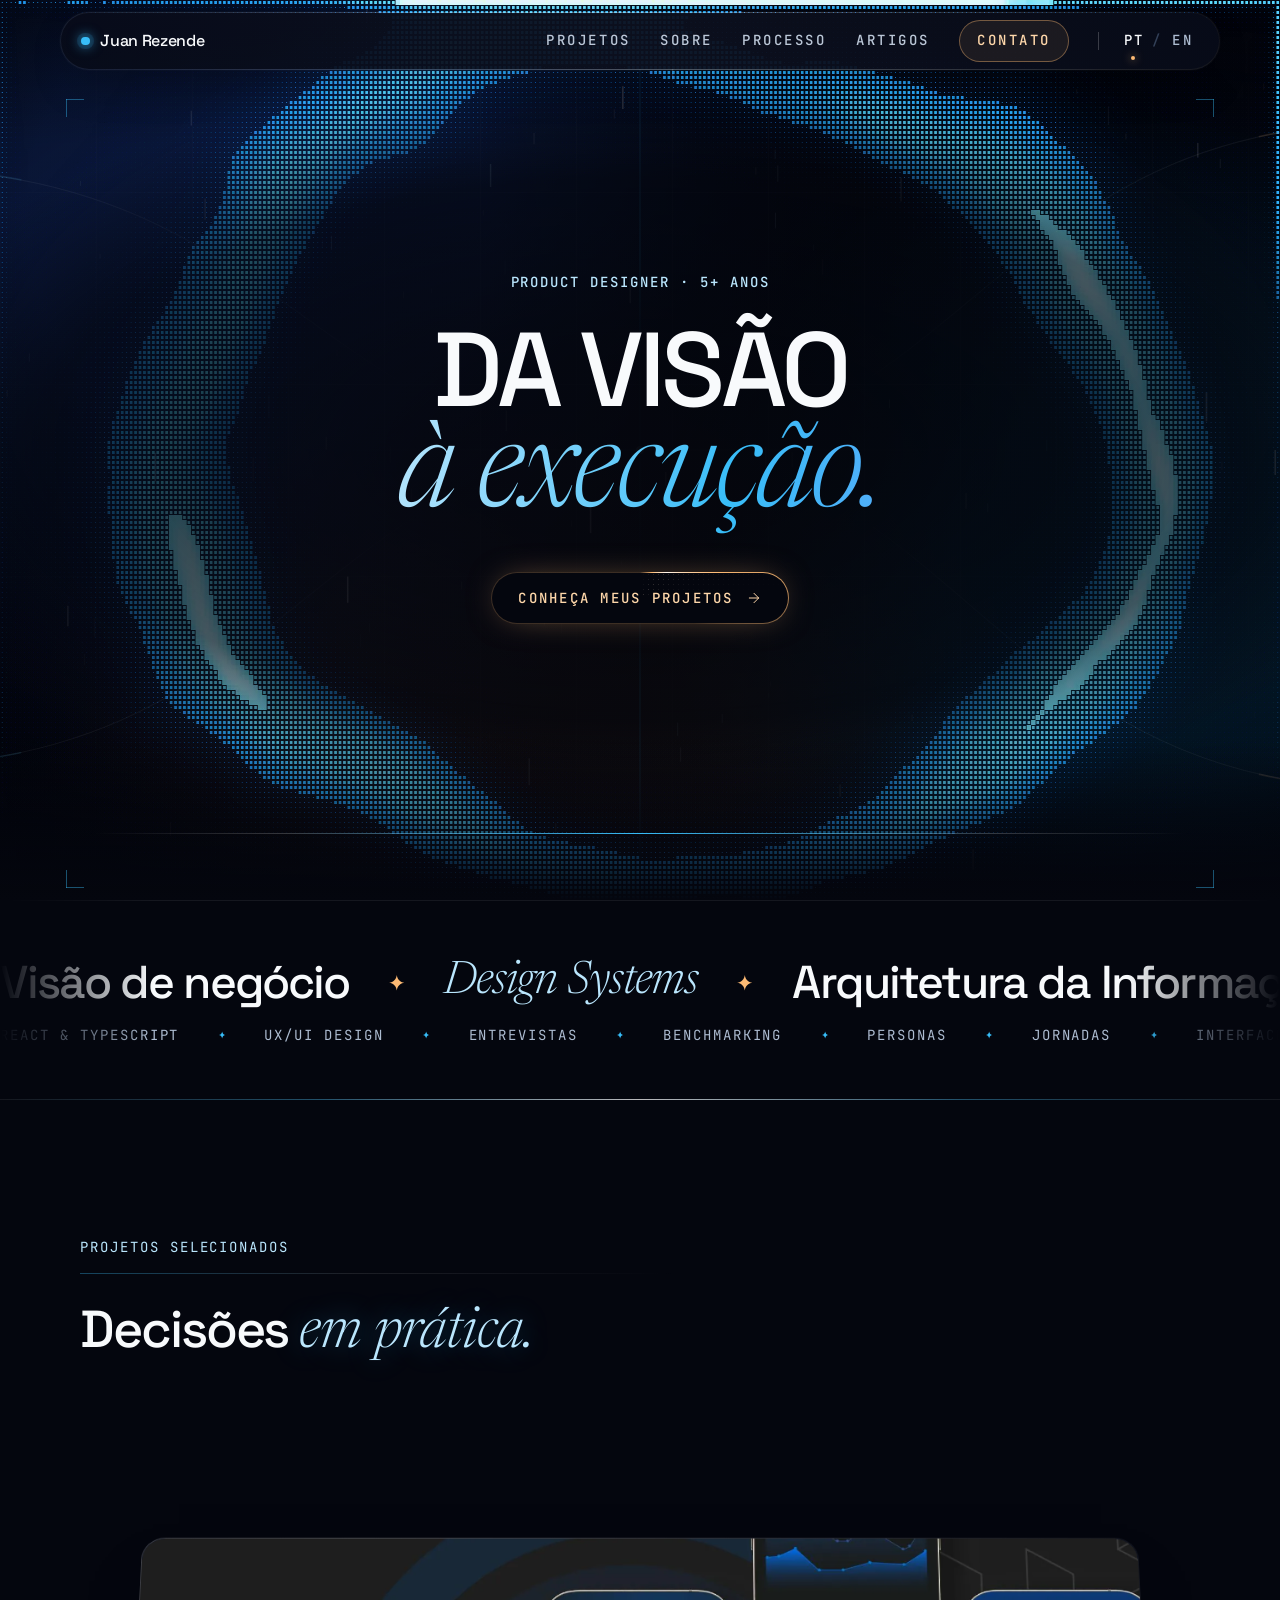
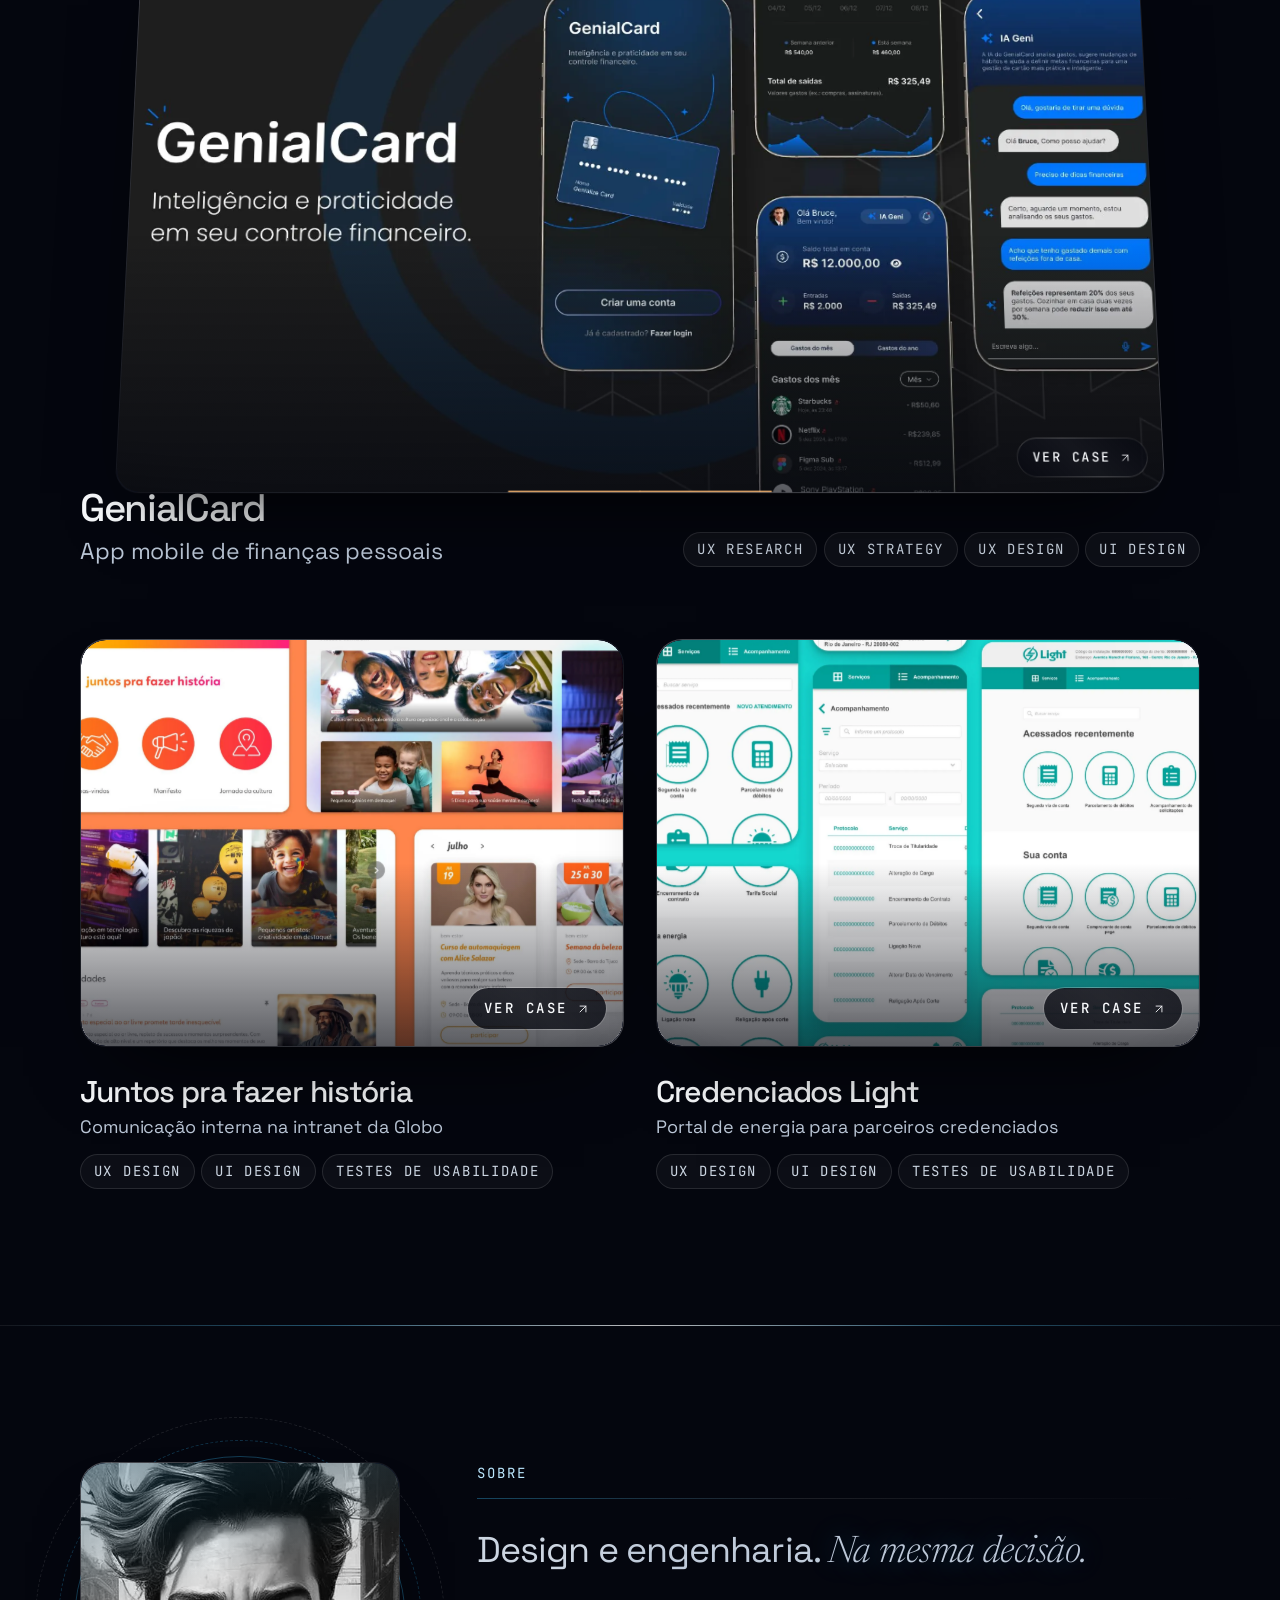
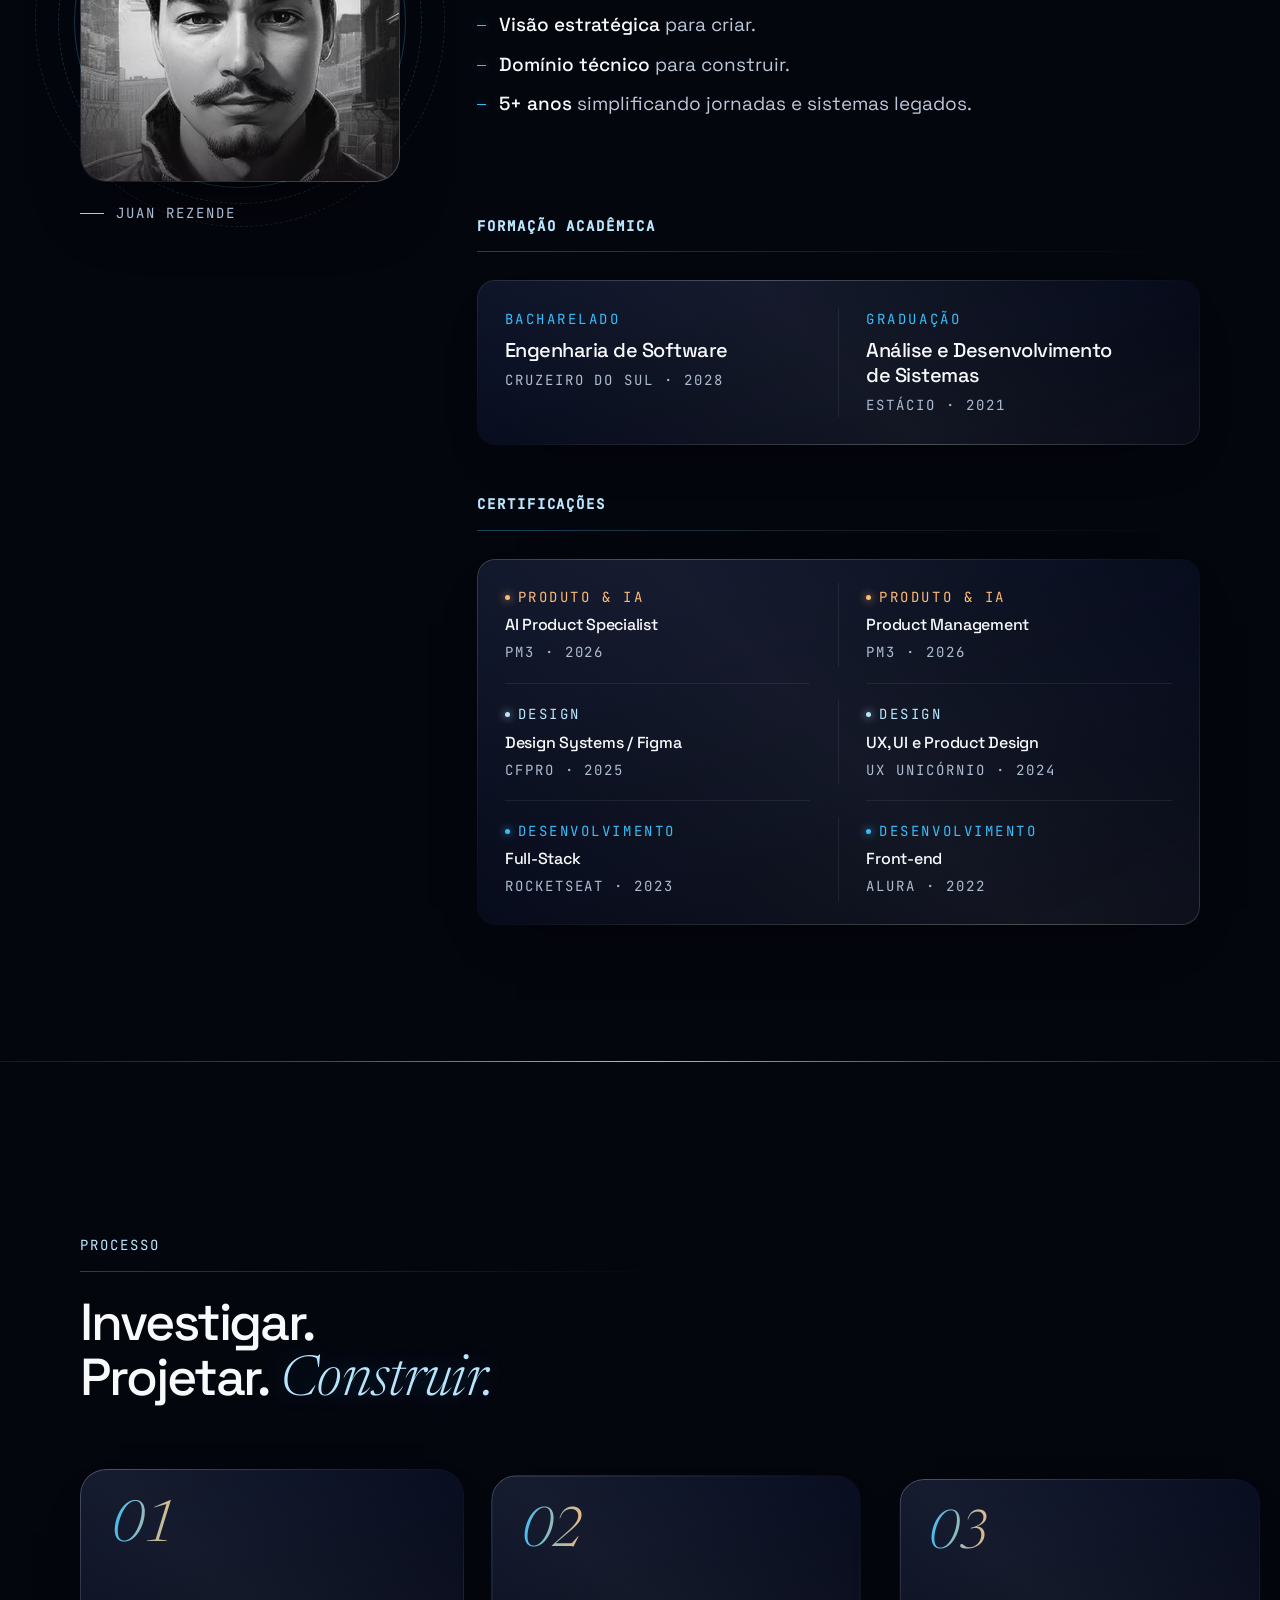
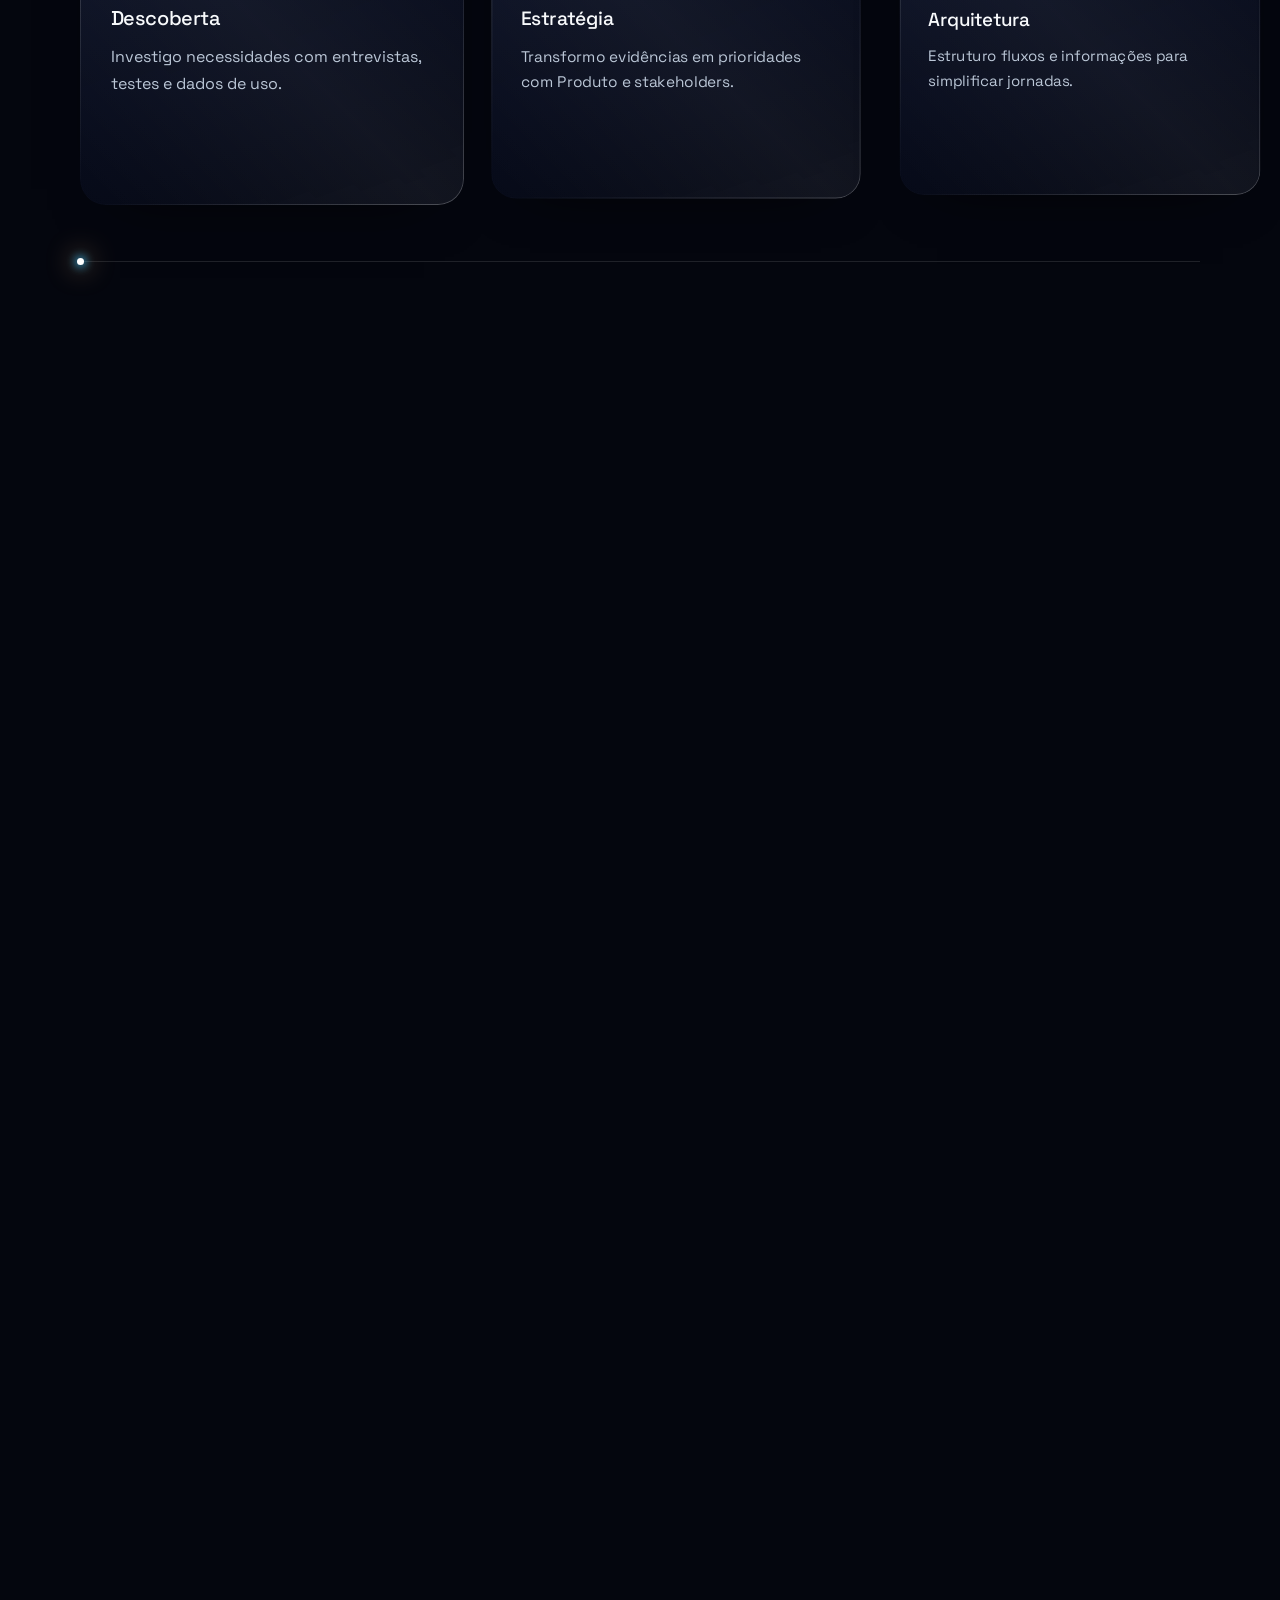
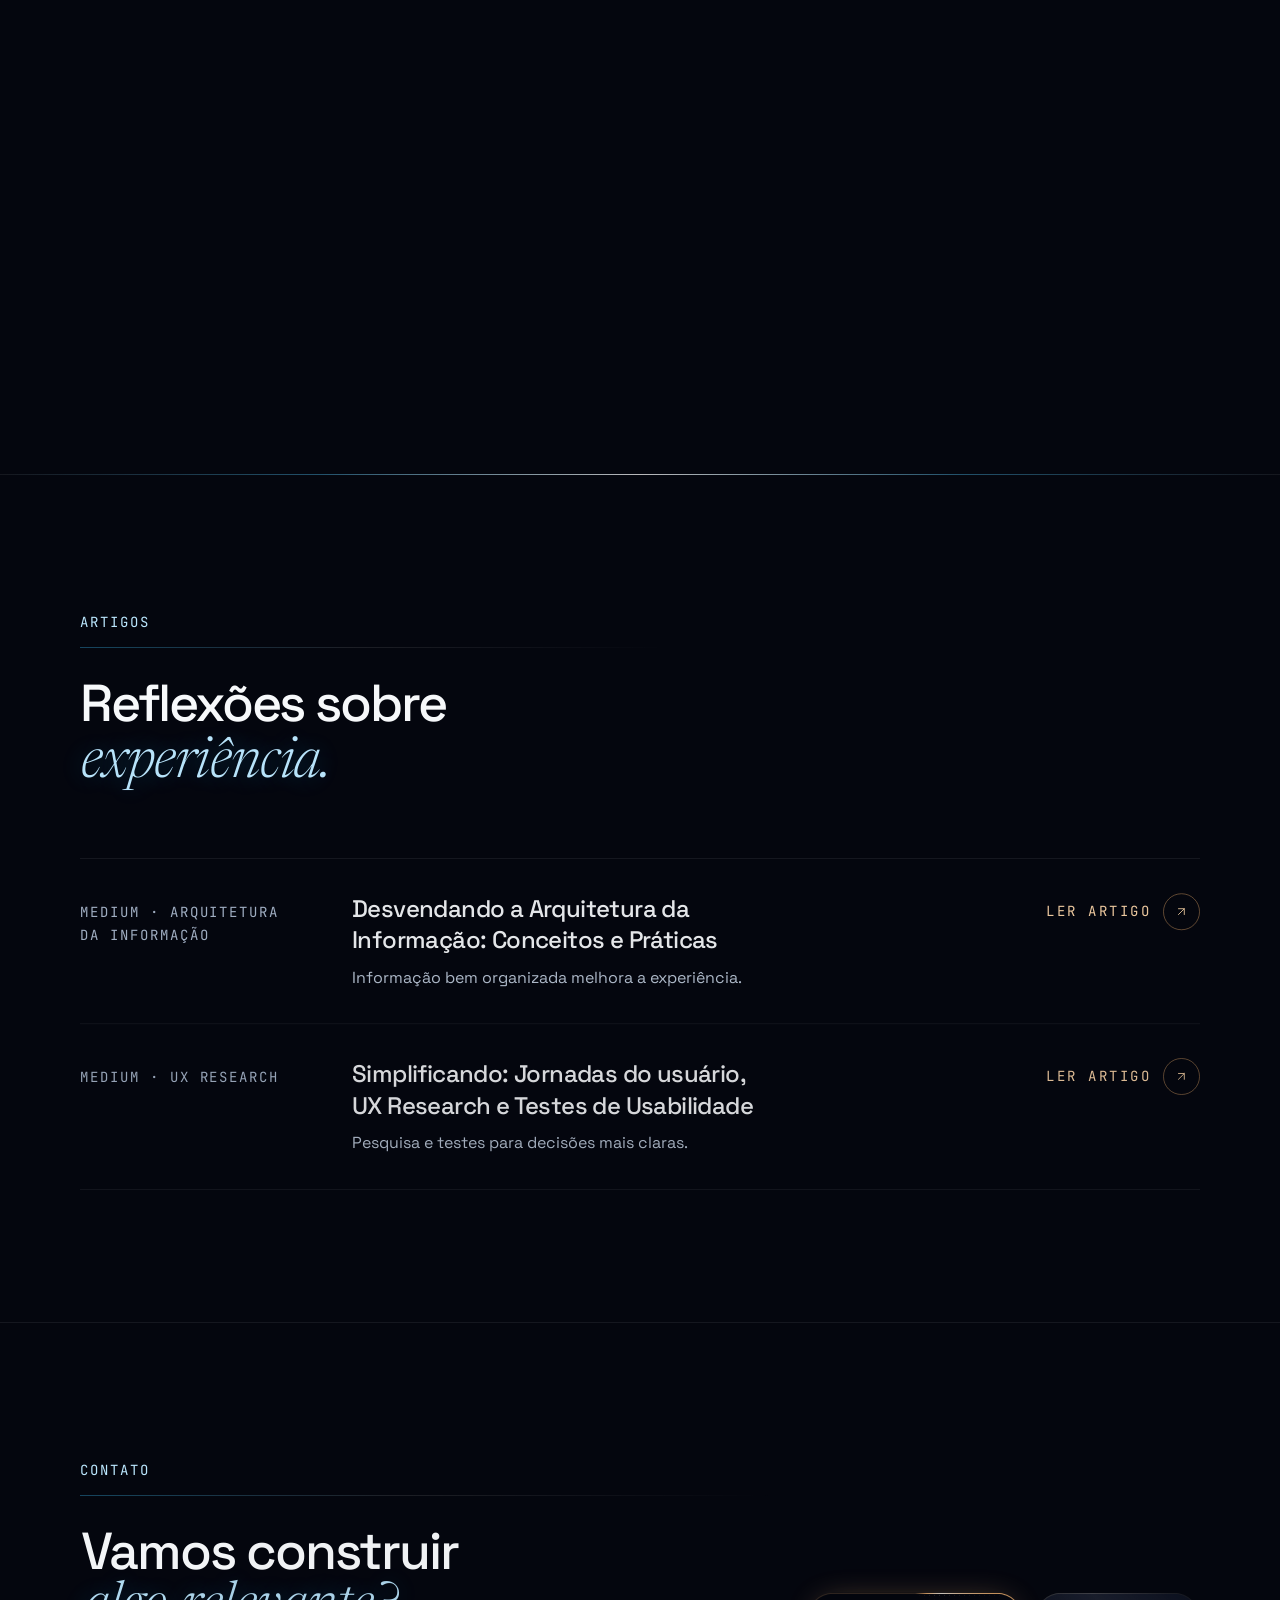
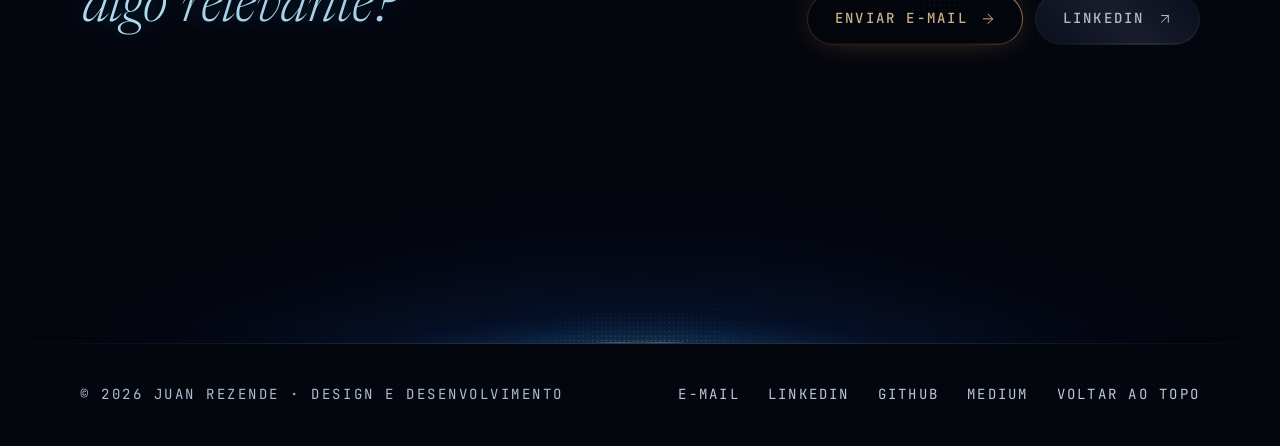
==== commit 30327f34: "Publish project case pages and refine the responsive portfolio" ====
--- a/index.html
+++ b/index.html
@@ -1,6 +1,7 @@
 <!DOCTYPE html>
 <!--
   Juan Rezende · portfolio (single page, works straight from file://)
+  After editing this file, run  python tools/build-cases.py  (it makes each case's page: genialcard/index.html…)
 
   Where things live
     index.html ............ content: header, HOME (hero, projetos, sobre + formação, processo, artigos,
@@ -137,9 +138,9 @@
       "mainEntity": { "@id": "https://juanrezende.com/#juan" },
       "primaryImageOfPage": "https://juanrezende.com/assets/img/seo/og-image.jpg",
       "hasPart": [
-        { "@type": "CreativeWork", "name": "GenialCard", "url": "https://juanrezende.com/#case/genialcard", "about": "App mobile de finanças pessoais: UX Research, UX Strategy, UX e UI Design", "image": "https://juanrezende.com/assets/img/genialcard/capa-1024.webp", "creator": { "@id": "https://juanrezende.com/#juan" } },
-        { "@type": "CreativeWork", "name": "Juntos pra fazer história · Globo", "url": "https://juanrezende.com/#case/globo", "about": "Comunidade de cultura e pessoas na intranet da Globo: UX e UI Design", "image": "https://juanrezende.com/assets/img/globo/1-1024.webp", "creator": { "@id": "https://juanrezende.com/#juan" } },
-        { "@type": "CreativeWork", "name": "Credenciados Light", "url": "https://juanrezende.com/#case/light", "about": "Plataforma web responsiva para parceiros credenciados da Light: UX e UI Design", "image": "https://juanrezende.com/assets/img/light/2-1024.webp", "creator": { "@id": "https://juanrezende.com/#juan" } }
+        { "@type": "CreativeWork", "name": "GenialCard", "url": "https://juanrezende.com/genialcard/", "about": "App mobile de finanças pessoais: UX Research, UX Strategy, UX e UI Design", "image": "https://juanrezende.com/assets/img/genialcard/capa-1024.webp", "creator": { "@id": "https://juanrezende.com/#juan" } },
+        { "@type": "CreativeWork", "name": "Juntos pra fazer história · Globo", "url": "https://juanrezende.com/juntos-pra-fazer-historia/", "about": "Comunidade de cultura e pessoas na intranet da Globo: UX e UI Design", "image": "https://juanrezende.com/assets/img/globo/1-1024.webp", "creator": { "@id": "https://juanrezende.com/#juan" } },
+        { "@type": "CreativeWork", "name": "Credenciados Light", "url": "https://juanrezende.com/credenciados-light/", "about": "Plataforma web responsiva para parceiros credenciados da Light: UX e UI Design", "image": "https://juanrezende.com/assets/img/light/2-1024.webp", "creator": { "@id": "https://juanrezende.com/#juan" } }
       ]
     },
     {
@@ -149,7 +150,7 @@
       "url": "https://juanrezende.com/",
       "image": "https://juanrezende.com/assets/img/avatar/juan-500.webp",
       "jobTitle": "Product Designer",
-      "description": "Product Designer que leva produtos do discovery ao código: UX/UI, Design Systems, desenvolvimento front-end e IA aplicada a produtos digitais.",
+      "description": "Product Designer que combina visão estratégica, experiência do usuário e desenvolvimento front-end para criar produtos digitais eficientes e viáveis, do discovery ao código.",
       "address": { "@type": "PostalAddress", "addressCountry": "BR" },
       "knowsLanguage": "pt-BR",
       "knowsAbout": [
@@ -278,7 +279,7 @@
   <div class="progress" aria-hidden="true"><span id="scroll-progress"></span></div>
 </header>
 
-<div class="mobile-menu" id="mobile-menu">
+<div class="mobile-menu" id="mobile-menu" inert>
   <a href="#projetos"><span>01</span>Projetos</a>
   <a href="#sobre"><span>02</span>Sobre</a>
   <a href="#processo"><span>03</span>Processo</a>
@@ -325,8 +326,8 @@
     <div class="container hero__inner">
       <div class="hero__frame" aria-hidden="true"></div>
       <div class="hero__main">
+        <p class="hero__promise">Product Designer · 5+ anos</p>
         <h1 class="display" id="hero-title"><span class="sr-only">Juan Rezende, Product Designer: </span><span class="hero__line"><span>Da visão</span></span> <span class="hero__line"><em>à execução.</em></span></h1>
-        <p class="hero__promise">Estratégia, design e código.</p>
         <div class="btn-row hero__cta">
           <a class="btn btn--fill" href="#projetos">Conheça meus projetos<svg class="icon" aria-hidden="true"><use href="#i-arrow-right"/></svg></a>
         </div>
@@ -359,14 +360,13 @@
     <div class="container">
       <div class="section-head section-head--split">
         <div>
-          <p class="eyebrow"><span class="eyebrow__n">01</span>Projetos selecionados</p>
+          <p class="eyebrow">Projetos selecionados</p>
           <h2 class="h2" id="projetos-title">Decisões <em>em prática.</em></h2>
         </div>
-        <p class="lead" data-reveal>Pesquisa, experiência e interfaces em diferentes contextos.</p>
       </div>
 
       <div class="projects">
-        <a class="proj proj--featured" href="#case/genialcard">
+        <a class="proj proj--featured" href="/genialcard/">
           <div class="proj__ignite" data-ignite>
           <div class="proj__media">
             <div class="proj__clip">
@@ -377,17 +377,14 @@
             <span class="proj__bar">Ver case<svg class="icon" aria-hidden="true"><use href="#i-arrow-up-right"/></svg></span>
             <svg class="proj__trace" aria-hidden="true"><path pathLength="1"/><path pathLength="1"/></svg>
           </div>
-          <span class="proj__corners" aria-hidden="true"></span>
           </div>
           <div class="proj__body">
-            <p class="proj__meta"><span class="proj__index">01</span><span>App mobile · Finanças pessoais</span></p>
-            <h3 class="proj__title">GenialCard <em>Mais clareza sobre os gastos</em></h3>
-            <p class="proj__summary">Cartões, limites e assinaturas reunidos em uma leitura única dos gastos.</p>
+            <h3 class="proj__title">GenialCard <em>App mobile de finanças pessoais</em></h3>
             <ul class="tags"><li class="tag">UX Research</li><li class="tag">UX Strategy</li><li class="tag">UX Design</li><li class="tag">UI Design</li></ul>
           </div>
         </a>
 
-        <a class="proj" href="#case/globo">
+        <a class="proj" href="/juntos-pra-fazer-historia/">
           <div class="proj__media">
             <div class="proj__clip">
               <div class="proj__parallax">
@@ -397,14 +394,12 @@
             <span class="proj__bar">Ver case<svg class="icon" aria-hidden="true"><use href="#i-arrow-up-right"/></svg></span>
           </div>
           <div class="proj__body">
-            <p class="proj__meta"><span class="proj__index">02</span><span>Intranet · Globo</span></p>
-            <h3 class="proj__title">Juntos pra fazer história <em>Cultura e pessoas em um só lugar</em></h3>
-            <p class="proj__summary">Cultura, eventos e desenvolvimento em uma comunidade interna.</p>
-            <ul class="tags"><li class="tag">UX Design</li><li class="tag">UI Design</li><li class="tag">Globo</li></ul>
+            <h3 class="proj__title">Juntos pra fazer história <em>Comunicação interna na intranet da Globo</em></h3>
+            <ul class="tags"><li class="tag">UX Design</li><li class="tag">UI Design</li><li class="tag">Testes de usabilidade</li></ul>
           </div>
         </a>
 
-        <a class="proj" href="#case/light">
+        <a class="proj" href="/credenciados-light/">
           <div class="proj__media">
             <div class="proj__clip">
               <div class="proj__parallax">
@@ -414,10 +409,8 @@
             <span class="proj__bar">Ver case<svg class="icon" aria-hidden="true"><use href="#i-arrow-up-right"/></svg></span>
           </div>
           <div class="proj__body">
-            <p class="proj__meta"><span class="proj__index">03</span><span>Plataforma web responsiva · Light</span></p>
-            <h3 class="proj__title">Credenciados Light <em>Serviços mais perto das pessoas</em></h3>
-            <p class="proj__summary">Jornadas de atendimento para estabelecimentos credenciados.</p>
-            <ul class="tags"><li class="tag">UX Design</li><li class="tag">UI Design</li><li class="tag">Light</li></ul>
+            <h3 class="proj__title">Credenciados Light <em>Portal de energia para parceiros credenciados</em></h3>
+            <ul class="tags"><li class="tag">UX Design</li><li class="tag">UI Design</li><li class="tag">Testes de usabilidade</li></ul>
           </div>
         </a>
       </div>
@@ -433,24 +426,23 @@
         <figcaption>Juan Rezende</figcaption>
       </figure>
       <div>
-        <p class="eyebrow"><span class="eyebrow__n">02</span><span id="sobre-title">Sobre</span></p>
+        <p class="eyebrow"><span id="sobre-title">Sobre</span></p>
         <p class="statement">Design e engenharia. <em>Na mesma decisão.</em></p>
         <div class="about__text" data-reveal>
-          <p class="about__lede">Minha visão conecta estratégia, experiência e código.</p>
-          <p><b>Mais de 5 anos</b> reestruturando jornadas, digitalizando processos e simplificando sistemas legados, da pesquisa à implementação.</p>
+          <ul class="about__points"><li><b>Visão estratégica</b> para criar.</li><li><b>Domínio técnico</b> para construir.</li><li><b>5+ anos</b> simplificando jornadas e sistemas legados.</li></ul>
         </div>
 
         <!-- FORMAÇÃO: the story continues in the same column, beside the portrait -->
         <div class="edu">
           <div class="edu__part">
-            <h3 class="eyebrow" id="edu-degrees"><span class="eyebrow__n" data-count-of=".edu__degrees">2</span>Formação acadêmica</h3>
+            <h3 class="eyebrow" id="edu-degrees">Formação acadêmica</h3>
             <ul class="cap edu__degrees" aria-labelledby="edu-degrees" data-reveal>
               <li><span class="edu__kind">Bacharelado</span><b>Engenharia de Software</b><small>Cruzeiro do Sul · 2028</small></li>
               <li><span class="edu__kind">Graduação</span><b>Análise e Desenvolvimento de Sistemas</b><small>Estácio · 2021</small></li>
             </ul>
           </div>
           <div class="edu__part">
-            <h3 class="eyebrow" id="edu-certs"><span class="eyebrow__n" data-count-of=".edu__certs">6</span>Certificações</h3>
+            <h3 class="eyebrow" id="edu-certs">Certificações</h3>
             <!-- one row per certificate, newest first; data-area: dev · des · pia. The panel and the count grow on their own. -->
             <ul class="cap edu__certs" aria-labelledby="edu-certs" data-reveal>
               <li><span class="edu__area" data-area="pia">Produto &amp; IA</span><b>AI Product Specialist</b><small>PM3 · 2026</small></li>
@@ -471,10 +463,9 @@
     <div class="process__pin">
       <div class="container section-head section-head--split">
         <div>
-          <p class="eyebrow"><span class="eyebrow__n">03</span>Processo</p>
+          <p class="eyebrow">Processo</p>
           <h2 class="h2" id="processo-title">Investigar. Projetar. <em>Construir.</em></h2>
         </div>
-        <p class="lead" data-reveal>Evidências para decidir. IA aplicada de ponta a ponta.</p>
       </div>
 
       <ol class="process__track" aria-label="Etapas do meu processo de produto e desenvolvimento">
@@ -494,10 +485,9 @@
     <div class="container">
       <div class="section-head section-head--split">
         <div>
-          <p class="eyebrow"><span class="eyebrow__n">04</span>Artigos</p>
+          <p class="eyebrow">Artigos</p>
           <h2 class="h2" id="artigos-title">Reflexões sobre <em>experiência.</em></h2>
         </div>
-        <p class="lead" data-reveal>Pesquisa e arquitetura da informação na prática.</p>
       </div>
       <div class="articles">
         <a class="article" href="https://medium.com/@juan.rezende/desvendando-a-arquitetura-da-informa%C3%A7%C3%A3o-conceitos-e-pr%C3%A1ticas-ab6edd15f87c" target="_blank" rel="noopener" data-reveal>
@@ -523,23 +513,20 @@
   <!-- ══════════ CONTATO ══════════ -->
   <section class="section contact-section" id="contato" aria-labelledby="contato-title">
     <div class="horizon" aria-hidden="true"><div class="horizon__planet"></div><canvas class="horizon__gl"></canvas><div class="horizon__sun"></div><div class="horizon__flare"></div></div>
-    <div class="container">
-      <p class="eyebrow"><span class="eyebrow__n">05</span>Contato</p>
-      <div class="contact">
-        <h2 class="stacked" id="contato-title"><span>Vamos</span><em>conversar?</em></h2>
-        <div class="contact__side">
-          <p data-reveal>Para criar algo novo ou evoluir o que já existe.</p>
-          <div class="btn-row" data-reveal>
-            <a class="btn btn--fill" href="#contato" data-mail>Enviar e-mail<svg class="icon" aria-hidden="true"><use href="#i-arrow-right"/></svg></a>
-            <a class="btn btn--ghost" href="https://www.linkedin.com/in/juanrezende/" target="_blank" rel="noopener">LinkedIn<svg class="icon" aria-hidden="true"><use href="#i-arrow-up-right"/></svg></a>
-          </div>
-        </div>
+    <div class="container contact">
+      <div>
+        <p class="eyebrow">Contato</p>
+        <h2 class="h2" id="contato-title">Vamos construir <em>algo relevante?</em></h2>
+      </div>
+      <div class="btn-row" data-reveal>
+        <a class="btn btn--fill" href="#contato" data-mail>Enviar e-mail<svg class="icon" aria-hidden="true"><use href="#i-arrow-right"/></svg></a>
+        <a class="btn btn--ghost" href="https://www.linkedin.com/in/juanrezende/" target="_blank" rel="noopener">LinkedIn<svg class="icon" aria-hidden="true"><use href="#i-arrow-up-right"/></svg></a>
       </div>
     </div>
   </section>
 </div>
 
-<!-- ═══════════════════════════════ CASES (#case/<slug>) ═══════════════════════════════ -->
+<!-- ═══════════════════════════════ CASES (/genialcard/, /juntos-pra-fazer-historia/, /credenciados-light/: see tools/build-cases.py) ═══════════════════════════════ -->
 <div class="view" id="view-case" hidden>
 
   <!-- ══════════ CASE 01 · GENIALCARD ══════════ -->
@@ -553,24 +540,34 @@
           <span class="crumbs__sep" aria-hidden="true">/</span><span aria-current="page">GenialCard</span>
         </nav>
         <p class="spaced case-el">Case 01 · App mobile · Finanças</p>
-        <h1 class="case-title case-el" tabindex="-1">GenialCard <em>Gastos visíveis. Decisões melhores.</em></h1>
-        <p class="case-lead case-el">Cartões, limites e assinaturas reunidos em uma leitura única dos gastos.</p>
-        <ul class="tags case-el"><li class="tag">UX Research</li><li class="tag">UX Strategy</li><li class="tag">UX Design</li><li class="tag">UI Design</li></ul>
+        <h1 class="case-title case-el" tabindex="-1">GenialCard</h1>
+        <p class="case-intro case-el">App mobile de finanças pessoais</p>
       </div>
       <div class="container">
         <div class="viewfinder">
-          <figure class="stage">
+          <button class="stage media__frame" type="button" data-zoom="assets/img/genialcard/capa.webp" data-caption="Telas do GenialCard: boas-vindas, gráficos de entradas e saídas, gastos do mês e conversa com a IA Geni" aria-label="Ampliar imagem de capa do projeto" aria-haspopup="dialog">
             <img src="assets/img/genialcard/capa-1024.webp" srcset="assets/img/genialcard/capa-1024.webp 1024w, assets/img/genialcard/capa.webp 2048w" sizes="(min-width: 1312px) 1250px, 100vw" width="2048" height="1152" alt="Telas do GenialCard: boas-vindas, gráficos de entradas e saídas, gastos do mês e conversa com a IA Geni" decoding="async">
-          </figure>
+            <span class="media__zoom" aria-hidden="true"><svg class="icon"><use href="#i-maximize"/></svg></span>
+          </button>
         </div>
       </div>
+      <!-- CASE BRIEF: the whole case in one screen (challenge, role, solution, delivery, key decisions + evidence).
+           The summary carries challenge, solution, role and decisions; the sections below go deeper and do not repeat them. EVIDÊNCIA PENDENTE: Juan's individual part in the team, and what the
+           9 usability tests found (results go in "Entrega" and in the stats only with proof, see ESTRUTURA.md). -->
       <div class="container">
-        <dl class="ficha">
-          <div><dt>Produto</dt><dd>App mobile de controle financeiro</dd></div>
-          <div><dt>Escopo</dt><dd>UX Research, UX Strategy, UX e UI Design</dd></div>
-          <div><dt>Ferramentas</dt><dd>Figma, Notion, Trello, Google Forms, Google Meet, Photoshop</dd></div>
-          <div><dt>Status</dt><dd>Concluído · projeto em equipe</dd></div>
-        </dl>
+        <section class="brief" aria-labelledby="genialcard-brief-title">
+          <h2 class="brief__title" id="genialcard-brief-title">Resumo do case</h2>
+          <ol class="brief__lines">
+            <li class="brief__line brief__line--problem"><span class="brief__k">Desafio</span><span class="brief__v">Gastos <em class="hl">espalhados</em> em apps e faturas.</span></li>
+            <li class="brief__line brief__line--proof"><span class="brief__k">Validação</span><span class="brief__v">46 pessoas na pesquisa e 9 nos testes.</span></li>
+            <li class="brief__line brief__line--solution"><span class="brief__k">Solução</span><span class="brief__v">Cartões, limites e assinaturas <em class="hl">em um só app.</em></span></li>
+          </ol>
+          <dl class="brief__meta">
+            <div><dt>Formato</dt><dd>Projeto em equipe</dd></div>
+            <div><dt>Escopo</dt><dd><ul class="ficha__list"><li>UX Research</li><li>UX Strategy</li><li>UX Design</li><li>UI Design</li></ul></dd></div>
+            <div><dt>Ferramentas</dt><dd><ul class="ficha__list"><li>Figma</li><li>Notion</li><li>Trello</li><li>Google Forms</li><li>Google Meet</li><li>Photoshop</li></ul></dd></div>
+          </dl>
+        </section>
       </div>
     </header>
 
@@ -624,22 +621,15 @@
             <li><span class="trend__year">2022</span><span class="trend__val">56%</span></li>
             <li class="trend__arrow" aria-hidden="true"><svg class="icon"><use href="#i-arrow-right"/></svg></li>
             <li><span class="trend__year">2023</span><span class="trend__val">60%</span></li>
-            <li class="trend__caption">Cartão de crédito como principal fonte de dívida. Fonte: “Raio X da Inadimplência Brasileira”, MFM Tecnologia e Instituto Locomotiva.</li>
+            <li class="trend__caption">
+              <span>Cartão de crédito como principal fonte de dívida.</span>
+              <span>Fonte: “Raio X da Inadimplência Brasileira”, MFM Tecnologia e Instituto Locomotiva.</span>
+            </li>
           </ol>
         </section>
 
-        <section class="csec" id="genialcard-problema" data-label="Problema">
-          <p class="csec__kicker">04 · Problema</p>
-          <h2>Dados espalhados. <em>Nenhuma visão do todo.</em></h2>
-          <div class="callout" data-reveal>
-            <p class="callout__label"><svg class="icon" aria-hidden="true"><use href="#i-target"/></svg>Desafio</p>
-            <p>Transações, limites e assinaturas ficam em apps e faturas diferentes.</p>
-            <p>O GenialCard junta tudo e mostra onde dá para economizar.</p>
-          </div>
-        </section>
-
         <section class="csec" id="genialcard-csd" data-label="Matriz CSD">
-          <p class="csec__kicker">05 · Matriz CSD</p>
+          <p class="csec__kicker">04 · Matriz CSD</p>
           <h2>O que sabíamos. <em>O que faltava testar.</em></h2>
           <div class="grid-cards">
             <div class="card glass" data-reveal>
@@ -676,7 +666,7 @@
         </section>
 
         <section class="csec" id="genialcard-pesquisa" data-label="Pesquisa">
-          <p class="csec__kicker">06 · Pesquisa quantitativa</p>
+          <p class="csec__kicker">05 · Pesquisa quantitativa</p>
           <h2>O cartão manda. <em>O controle, não.</em></h2>
           <div class="prose" data-reveal>
             <p>Hábitos de pagamento, controle de gastos e assinaturas.</p>
@@ -698,11 +688,8 @@
         </section>
 
         <section class="csec" id="genialcard-benchmarking" data-label="Benchmarking">
-          <p class="csec__kicker">07 · Benchmarking</p>
+          <p class="csec__kicker">06 · Benchmarking</p>
           <h2>O que já existe. <em>O que faltava.</em></h2>
-          <div class="prose" data-reveal>
-            <p>Monefy, Minhas Economias, Mobills e Organizze, comparados recurso a recurso.</p>
-          </div>
           <div class="table-wrap" tabindex="0" role="region" aria-label="Tabela comparativa de competidores" data-reveal>
             <table>
               <thead><tr><th scope="col">Recursos</th><th scope="col">Monefy</th><th scope="col">Minhas Economias</th><th scope="col">Mobills</th><th scope="col">Organizze</th></tr></thead>
@@ -723,7 +710,7 @@
         </section>
 
         <section class="csec" id="genialcard-negocio" data-label="Negócio">
-          <p class="csec__kicker">08 · Negócio</p>
+          <p class="csec__kicker">07 · Negócio</p>
           <h2>Da pesquisa <em>às prioridades.</em></h2>
           <div class="prose" data-reveal>
             <p>Quem usa, por onde passa e o que o negócio sustenta.</p>
@@ -775,11 +762,10 @@
         </section>
 
         <section class="csec" id="genialcard-solucao" data-label="Solução">
-          <p class="csec__kicker">09 · Solução</p>
+          <p class="csec__kicker">08 · Solução</p>
           <h2>Do rascunho <em>ao protótipo.</em></h2>
           <div class="prose" data-reveal>
             <p>Wireframes, interface em alta fidelidade e protótipo navegável.</p>
-            <p>A navegação prioriza ler e controlar os gastos.</p>
           </div>
           <figure class="media" data-reveal>
             <button class="media__frame" type="button" data-zoom="assets/img/genialcard/wireframes.webp" data-caption="Wireframes do GenialCard" aria-label="Ampliar imagem: wireframes">
@@ -809,7 +795,7 @@
         </section>
 
         <section class="csec" id="genialcard-sitemap" data-label="Sitemap">
-          <p class="csec__kicker">10 · Arquitetura</p>
+          <p class="csec__kicker">09 · Arquitetura</p>
           <h2>Cada tela <em>no seu lugar.</em></h2>
           <div class="prose" data-reveal>
             <p>O sitemap que guiou a navegação.</p>
@@ -823,7 +809,7 @@
         </section>
 
         <section class="csec" id="genialcard-validacao" data-label="Validação">
-          <p class="csec__kicker">11 · Validação</p>
+          <p class="csec__kicker">10 · Validação</p>
           <h2>Testado com <em>quem vai usar.</em></h2>
           <div class="prose" data-reveal>
             <p>Protótipo testado com 9 pessoas, em sessões de teste de usabilidade.</p>
@@ -832,7 +818,7 @@
         </section>
 
         <section class="csec" id="genialcard-estilo" data-label="Guia de estilos">
-          <p class="csec__kicker">12 · Guia de estilos</p>
+          <p class="csec__kicker">11 · Guia de estilos</p>
           <h2>Um sistema, <em>não telas soltas.</em></h2>
           <div class="prose" data-reveal>
             <p>Cores, tipografia e componentes prontos para a implementação.</p>
@@ -846,7 +832,7 @@
         </section>
 
         <section class="csec" id="genialcard-proximos" data-label="Próximos passos">
-          <p class="csec__kicker">13 · Próximos passos</p>
+          <p class="csec__kicker">12 · Próximos passos</p>
           <h2>O que vem <em>depois.</em></h2>
           <ol class="grid-cards num-cards">
             <li class="glass" data-reveal>Validar o UX Writing com usuários.</li>
@@ -857,7 +843,7 @@
         </section>
 
         <section class="csec" id="genialcard-conclusao" data-label="Conclusão">
-          <p class="csec__kicker">14 · Conclusão</p>
+          <p class="csec__kicker">13 · Conclusão</p>
           <h2><em>O que aprendemos.</em></h2>
           <div class="prose" data-reveal>
             <p>O principal aprendizado: alinhar evidências, experiência e viabilidade desde o início.</p>
@@ -869,7 +855,7 @@
 
     <section class="case-next" aria-label="Próximo case">
       <div class="container">
-        <a class="next-card glass" href="#case/globo" data-reveal>
+        <a class="next-card glass" href="/juntos-pra-fazer-historia/" data-reveal>
           <div class="next-card__media"><img src="assets/img/globo/1-1024.webp" width="1024" height="768" alt="" loading="lazy" decoding="async"></div>
           <div class="next-card__body">
             <p class="label" style="color:var(--meta)">Próximo case · 02</p>
@@ -892,81 +878,66 @@
           <span class="crumbs__sep" aria-hidden="true">/</span><span aria-current="page">Globo</span>
         </nav>
         <p class="spaced case-el">Case 02 · Intranet · Globo</p>
-        <h1 class="case-title case-el" tabindex="-1">Juntos pra fazer história na Globo <em>Cultura conectada em um só lugar</em></h1>
-        <p class="case-lead case-el">Uma comunidade interna para reunir cultura, eventos e desenvolvimento.</p>
-        <ul class="tags case-el"><li class="tag">UX Design</li><li class="tag">UI Design</li><li class="tag">Globo</li></ul>
+        <h1 class="case-title case-el" tabindex="-1">Juntos pra fazer história</h1>
+        <p class="case-intro case-el">Comunicação interna na intranet da Globo</p>
       </div>
       <div class="container">
         <div class="viewfinder">
-          <figure class="stage">
+          <button class="stage media__frame" type="button" data-zoom="assets/img/globo/1.webp" data-caption="Visão geral da comunidade: atalhos, conteúdos em destaque, novidades e agenda de eventos" aria-label="Ampliar imagem de capa do projeto" aria-haspopup="dialog">
             <img src="assets/img/globo/1-1024.webp" srcset="assets/img/globo/1-1024.webp 1024w, assets/img/globo/1.webp 2048w" sizes="(min-width: 1312px) 1250px, 100vw" width="2048" height="1536" alt="Visão geral da comunidade: atalhos, conteúdos em destaque, novidades e agenda de eventos" decoding="async">
-          </figure>
+            <span class="media__zoom" aria-hidden="true"><svg class="icon"><use href="#i-maximize"/></svg></span>
+          </button>
         </div>
       </div>
+      <!-- CASE BRIEF (see the GenialCard one). EVIDÊNCIA PENDENTE: what the usability tests showed, before/after of the
+           iterations, adoption or engagement after launch. No numbers until they can be proven. -->
       <div class="container">
-        <dl class="ficha">
-          <div><dt>Cliente</dt><dd>Globo</dd></div>
-          <div><dt>Produto</dt><dd>Comunidade na intranet</dd></div>
-          <div><dt>Responsabilidades</dt><dd>Wireframes, protótipos, testes de usabilidade e iterações</dd></div>
-          <div><dt>Ferramentas</dt><dd>Miro, Whimsical, Adobe XD, Figma</dd></div>
-        </dl>
+        <section class="brief" aria-labelledby="globo-brief-title">
+          <h2 class="brief__title" id="globo-brief-title">Resumo do case</h2>
+          <ol class="brief__lines">
+            <li class="brief__line brief__line--problem"><span class="brief__k">Desafio</span><span class="brief__v">Eventos, histórias e aprendizado <em class="hl">dispersos.</em></span></li>
+            <li class="brief__line brief__line--proof"><span class="brief__k">Validação</span><span class="brief__v">Testes de usabilidade e iterações.</span></li>
+            <li class="brief__line brief__line--solution"><span class="brief__k">Solução</span><span class="brief__v"><em class="hl">Uma comunidade única</em> na intranet.</span></li>
+          </ol>
+          <dl class="brief__meta">
+            <div><dt>Escopo</dt><dd><ul class="ficha__list"><li>UX Design</li><li>UI Design</li></ul></dd></div>
+            <div><dt>Ferramentas</dt><dd><ul class="ficha__list"><li>Miro</li><li>Whimsical</li><li>Adobe XD</li><li>Figma</li></ul></dd></div>
+          </dl>
+        </section>
       </div>
     </header>
 
     <div class="container case-body">
-      <aside class="case-index" aria-label="Seções do case"><p>Neste case</p><ol data-index></ol></aside>
       <div class="case-content">
-        <section class="csec" id="globo-produto" data-label="O produto">
-          <p class="csec__kicker">01 · Visão geral</p>
-          <h2>Informação dispersa. <em>Experiência integrada.</em></h2>
-          <div class="prose" data-reveal>
-            <p>Reunimos eventos, histórias e aprendizado em um só ambiente.</p>
-            <p>O manifesto <strong>“Juntos pra fazer história”</strong> também ganhou espaço central.</p>
-            <p>Para gestores, fluxos dedicados simplificam a publicação de conteúdo.</p>
-          </div>
-        </section>
-
-        <section class="csec" id="globo-funcionalidades" data-label="Funcionalidades">
-          <p class="csec__kicker">02 · Funcionalidades</p>
-          <h2>Uma comunidade. <em>Vários caminhos.</em></h2>
-          <ul class="grid-cards">
-            <li class="card glass" data-reveal><svg class="icon card__icon" aria-hidden="true"><use href="#i-megaphone"/></svg><h3>Manifesto</h3><p>A cultura expressa para todos os colaboradores.</p></li>
-            <li class="card glass" data-reveal><svg class="icon card__icon" aria-hidden="true"><use href="#i-calendar"/></svg><h3>Eventos</h3><p>Agenda e participação em eventos.</p></li>
-            <li class="card glass" data-reveal><svg class="icon card__icon" aria-hidden="true"><use href="#i-newspaper"/></svg><h3>Cultura e histórias</h3><p>Notícias e histórias dos colaboradores.</p></li>
-            <li class="card glass" data-reveal><svg class="icon card__icon" aria-hidden="true"><use href="#i-graduation"/></svg><h3>Treinamento</h3><p>Conteúdos de aprendizado e desenvolvimento.</p></li>
-            <li class="card glass" data-reveal><svg class="icon card__icon" aria-hidden="true"><use href="#i-chart"/></svg><h3>Diagnósticos</h3><p>Dados e diagnósticos sobre cultura.</p></li>
-            <li class="card glass" data-reveal><svg class="icon card__icon" aria-hidden="true"><use href="#i-shield"/></svg><h3>Administração</h3><p>Publicação e gestão de conteúdos.</p></li>
-          </ul>
-        </section>
 
         <section class="csec" id="globo-interfaces" data-label="Interfaces">
-          <p class="csec__kicker">03 · Interfaces</p>
+          <p class="csec__kicker">01 · Interfaces</p>
           <h2>Tudo ao alcance. <em>Navegação simples.</em></h2>
           <div class="gallery">
             <figure class="is-wide" data-reveal>
               <button class="media__frame" type="button" data-zoom="assets/img/globo/2.webp" data-caption="Página inicial com as seções da comunidade e postagens" aria-label="Ampliar imagem: página inicial da comunidade">
-                <img src="assets/img/globo/2-1024.webp" srcset="assets/img/globo/2-1024.webp 1024w, assets/img/globo/2.webp 2048w" sizes="(min-width: 1024px) 860px, 100vw" width="2048" height="1536" alt="" loading="lazy" decoding="async">
+                <img src="assets/img/globo/2-1024.webp" srcset="assets/img/globo/2-1024.webp 1024w, assets/img/globo/2.webp 2048w" sizes="(min-width: 76rem) 70rem, 100vw" width="2048" height="1536" alt="" loading="lazy" decoding="async">
                 <span class="media__zoom" aria-hidden="true"><svg class="icon"><use href="#i-maximize"/></svg></span>
               </button>
               <figcaption>Página inicial com as seções da comunidade e as postagens.</figcaption>
             </figure>
             <figure data-reveal>
               <button class="media__frame" type="button" data-zoom="assets/img/globo/3.webp" data-caption="Área de Desenvolvimento com acesso à academia" aria-label="Ampliar imagem: área de desenvolvimento">
-                <img src="assets/img/globo/3-1024.webp" srcset="assets/img/globo/3-1024.webp 1024w, assets/img/globo/3.webp 2048w" sizes="(min-width: 768px) 420px, 100vw" width="2048" height="1536" alt="" loading="lazy" decoding="async">
+                <img src="assets/img/globo/3-1024.webp" srcset="assets/img/globo/3-1024.webp 1024w, assets/img/globo/3.webp 2048w" sizes="(min-width: 76rem) 34rem, (min-width: 768px) 50vw, 100vw" width="2048" height="1536" alt="" loading="lazy" decoding="async">
                 <span class="media__zoom" aria-hidden="true"><svg class="icon"><use href="#i-maximize"/></svg></span>
               </button>
               <figcaption>Desenvolvimento: academia e conteúdos de aprendizado.</figcaption>
             </figure>
             <figure data-reveal>
               <button class="media__frame" type="button" data-zoom="assets/img/globo/1.webp" data-caption="Destaques, novidades e agenda de eventos" aria-label="Ampliar imagem: destaques e agenda de eventos">
-                <img src="assets/img/globo/1-1024.webp" srcset="assets/img/globo/1-1024.webp 1024w, assets/img/globo/1.webp 2048w" sizes="(min-width: 768px) 420px, 100vw" width="2048" height="1536" alt="" loading="lazy" decoding="async">
+                <img src="assets/img/globo/1-1024.webp" srcset="assets/img/globo/1-1024.webp 1024w, assets/img/globo/1.webp 2048w" sizes="(min-width: 76rem) 34rem, (min-width: 768px) 50vw, 100vw" width="2048" height="1536" alt="" loading="lazy" decoding="async">
                 <span class="media__zoom" aria-hidden="true"><svg class="icon"><use href="#i-maximize"/></svg></span>
               </button>
               <figcaption>Destaques, novidades e agenda de eventos.</figcaption>
             </figure>
             <figure class="is-wide" data-reveal>
               <button class="media__frame" type="button" data-zoom="assets/img/globo/4.webp" data-caption="Manifesto da comunidade" aria-label="Ampliar imagem: manifesto">
-                <img src="assets/img/globo/4-1024.webp" srcset="assets/img/globo/4-1024.webp 1024w, assets/img/globo/4.webp 2048w" sizes="(min-width: 1024px) 860px, 100vw" width="2048" height="644" alt="" loading="lazy" decoding="async">
+                <img src="assets/img/globo/4-1024.webp" srcset="assets/img/globo/4-1024.webp 1024w, assets/img/globo/4.webp 2048w" sizes="(min-width: 76rem) 70rem, 100vw" width="2048" height="644" alt="" loading="lazy" decoding="async">
                 <span class="media__zoom" aria-hidden="true"><svg class="icon"><use href="#i-maximize"/></svg></span>
               </button>
               <figcaption>Manifesto: diversidade e crescimento para os colaboradores.</figcaption>
@@ -974,25 +945,12 @@
           </div>
         </section>
 
-        <section class="csec" id="globo-atuacao" data-label="Atuação">
-          <p class="csec__kicker">04 · Atuação</p>
-          <h2>Do esboço <em>ao produto final.</em></h2>
-          <ol class="grid-cards num-cards">
-            <li class="glass" data-reveal>Wireframing</li>
-            <li class="glass" data-reveal>Prototipação</li>
-            <li class="glass" data-reveal>Testes de usabilidade</li>
-            <li class="glass" data-reveal>Iterações no design</li>
-          </ol>
-          <ul class="chips" style="margin-top:2rem" data-reveal>
-            <li class="chip"><i></i>Miro</li><li class="chip"><i></i>Whimsical</li><li class="chip"><i></i>Adobe XD</li><li class="chip"><i></i>Figma</li>
-          </ul>
-        </section>
       </div>
     </div>
 
     <section class="case-next" aria-label="Próximo case">
       <div class="container">
-        <a class="next-card glass" href="#case/light" data-reveal>
+        <a class="next-card glass" href="/credenciados-light/" data-reveal>
           <div class="next-card__media"><img src="assets/img/light/2-1024.webp" width="1024" height="768" alt="" loading="lazy" decoding="async"></div>
           <div class="next-card__body">
             <p class="label" style="color:var(--meta)">Próximo case · 03</p>
@@ -1015,81 +973,66 @@
           <span class="crumbs__sep" aria-hidden="true">/</span><span aria-current="page">Light</span>
         </nav>
         <p class="spaced case-el">Case 03 · Plataforma web responsiva · Light</p>
-        <h1 class="case-title case-el" tabindex="-1">Credenciados Light <em>Atendimento mais perto das pessoas</em></h1>
-        <p class="case-lead case-el">Um portal para credenciados oferecerem serviços da Light perto dos clientes.</p>
-        <ul class="tags case-el"><li class="tag">UX Design</li><li class="tag">UI Design</li><li class="tag">Light</li></ul>
+        <h1 class="case-title case-el" tabindex="-1">Credenciados Light</h1>
+        <p class="case-intro case-el">Portal de energia para parceiros credenciados</p>
       </div>
       <div class="container">
         <div class="viewfinder">
-          <figure class="stage">
+          <button class="stage media__frame" type="button" data-zoom="assets/img/light/2.webp" data-caption="Telas mobile e desktop do portal Credenciados Light com serviços e acompanhamento" aria-label="Ampliar imagem de capa do projeto" aria-haspopup="dialog">
             <img src="assets/img/light/2-1024.webp" srcset="assets/img/light/2-1024.webp 1024w, assets/img/light/2.webp 2048w" sizes="(min-width: 1312px) 1250px, 100vw" width="2048" height="1536" alt="Telas mobile e desktop do portal Credenciados Light com serviços e acompanhamento" decoding="async">
-          </figure>
+            <span class="media__zoom" aria-hidden="true"><svg class="icon"><use href="#i-maximize"/></svg></span>
+          </button>
         </div>
       </div>
+      <!-- CASE BRIEF (see the GenialCard one). EVIDÊNCIA PENDENTE: what the usability tests showed, the reasoning behind the
+           responsive layout and the tracking screen, and operational results (time per service, errors, volume). -->
       <div class="container">
-        <dl class="ficha">
-          <div><dt>Contexto</dt><dd>Projeto na Light</dd></div>
-          <div><dt>Produto</dt><dd>Portal para parceiros credenciados</dd></div>
-          <div><dt>Responsabilidades</dt><dd>Wireframes, protótipos, testes de usabilidade e iterações</dd></div>
-          <div><dt>Ferramentas</dt><dd>Miro, Whimsical, Adobe XD, Figma</dd></div>
-        </dl>
+        <section class="brief" aria-labelledby="light-brief-title">
+          <h2 class="brief__title" id="light-brief-title">Resumo do case</h2>
+          <ol class="brief__lines">
+            <li class="brief__line brief__line--problem"><span class="brief__k">Desafio</span><span class="brief__v"><em class="hl">Jornadas distintas</em> para cada credenciado.</span></li>
+            <li class="brief__line brief__line--proof"><span class="brief__k">Validação</span><span class="brief__v">Testes de usabilidade e iterações.</span></li>
+            <li class="brief__line brief__line--solution"><span class="brief__k">Solução</span><span class="brief__v">Portal web e mobile <em class="hl">com acompanhamento.</em></span></li>
+          </ol>
+          <dl class="brief__meta">
+            <div><dt>Escopo</dt><dd><ul class="ficha__list"><li>UX Design</li><li>UI Design</li></ul></dd></div>
+            <div><dt>Ferramentas</dt><dd><ul class="ficha__list"><li>Miro</li><li>Whimsical</li><li>Adobe XD</li><li>Figma</li></ul></dd></div>
+          </dl>
+        </section>
       </div>
     </header>
 
     <div class="container case-body">
-      <aside class="case-index" aria-label="Seções do case"><p>Neste case</p><ol data-index></ol></aside>
       <div class="case-content">
-        <section class="csec" id="light-produto" data-label="O produto">
-          <p class="csec__kicker">01 · Visão geral</p>
-          <h2>Mais serviços. <em>Menos distância.</em></h2>
-          <div class="prose" data-reveal>
-            <p>O portal leva serviços da Light a estabelecimentos credenciados nos bairros.</p>
-            <p>Bancas, gráficas e lojas atendem <strong>2ª via, parcelamento, religação</strong> e demais serviços.</p>
-            <p>O desafio era reunir jornadas diferentes em uma interface clara.</p>
-          </div>
-        </section>
-
-        <section class="csec" id="light-servicos" data-label="Serviços">
-          <p class="csec__kicker">02 · Serviços</p>
-          <h2>Vários serviços. <em>Um único portal.</em></h2>
-          <ul class="grid-cards">
-            <li class="card glass" data-reveal><svg class="icon card__icon" aria-hidden="true"><use href="#i-store"/></svg><h3>Parceiros credenciados</h3><p>Bancas, gráficas e lojas nos bairros.</p></li>
-            <li class="card glass" data-reveal><svg class="icon card__icon" aria-hidden="true"><use href="#i-receipt"/></svg><h3>2ª via de contas</h3><p>Emissão no ponto credenciado.</p></li>
-            <li class="card glass" data-reveal><svg class="icon card__icon" aria-hidden="true"><use href="#i-calculator"/></svg><h3>Parcelamento</h3><p>Negociação de débitos no local.</p></li>
-            <li class="card glass" data-reveal><svg class="icon card__icon" aria-hidden="true"><use href="#i-zap"/></svg><h3>Religação</h3><p>Religação, ligação nova e demandas técnicas.</p></li>
-            <li class="card glass" data-reveal><svg class="icon card__icon" aria-hidden="true"><use href="#i-list-checks"/></svg><h3>Acompanhamento</h3><p>Consulta por protocolo, serviço e período.</p></li>
-            <li class="card glass" data-reveal><svg class="icon card__icon" aria-hidden="true"><use href="#i-devices"/></svg><h3>Web e mobile</h3><p>Acesso por desktop e celular.</p></li>
-          </ul>
-        </section>
 
         <section class="csec" id="light-interfaces" data-label="Interfaces">
-          <p class="csec__kicker">03 · Interfaces</p>
+          <p class="csec__kicker">01 · Interfaces</p>
           <h2>Da solicitação <em>ao acompanhamento.</em></h2>
           <div class="gallery">
             <figure class="is-wide" data-reveal>
               <button class="media__frame" type="button" data-zoom="assets/img/light/1.webp" data-caption="Login do credenciado, seleção da instalação e serviços" aria-label="Ampliar imagem: login, seleção de instalação e serviços">
-                <img src="assets/img/light/1-1024.webp" srcset="assets/img/light/1-1024.webp 1024w, assets/img/light/1.webp 2048w" sizes="(min-width: 1024px) 860px, 100vw" width="2048" height="1536" alt="" loading="lazy" decoding="async">
+                <img src="assets/img/light/1-1024.webp" srcset="assets/img/light/1-1024.webp 1024w, assets/img/light/1.webp 2048w" sizes="(min-width: 76rem) 70rem, 100vw" width="2048" height="1536" alt="" loading="lazy" decoding="async">
                 <span class="media__zoom" aria-hidden="true"><svg class="icon"><use href="#i-maximize"/></svg></span>
               </button>
               <figcaption>Login do credenciado, seleção da instalação e catálogo de serviços.</figcaption>
             </figure>
             <figure data-reveal>
               <button class="media__frame" type="button" data-zoom="assets/img/light/3.webp" data-caption="Formulário de alteração de carga" aria-label="Ampliar imagem: formulário de alteração de carga">
-                <img src="assets/img/light/3-1024.webp" srcset="assets/img/light/3-1024.webp 1024w, assets/img/light/3.webp 2048w" sizes="(min-width: 768px) 420px, 100vw" width="2048" height="1536" alt="" loading="lazy" decoding="async">
+                <img src="assets/img/light/3-1024.webp" srcset="assets/img/light/3-1024.webp 1024w, assets/img/light/3.webp 2048w" sizes="(min-width: 76rem) 34rem, (min-width: 768px) 50vw, 100vw" width="2048" height="1536" alt="" loading="lazy" decoding="async">
                 <span class="media__zoom" aria-hidden="true"><svg class="icon"><use href="#i-maximize"/></svg></span>
               </button>
               <figcaption>Solicitação de alteração de carga.</figcaption>
             </figure>
             <figure data-reveal>
               <button class="media__frame" type="button" data-zoom="assets/img/light/2.webp" data-caption="Serviços e acompanhamento em mobile e desktop" aria-label="Ampliar imagem: serviços em mobile e desktop">
-                <img src="assets/img/light/2-1024.webp" srcset="assets/img/light/2-1024.webp 1024w, assets/img/light/2.webp 2048w" sizes="(min-width: 768px) 420px, 100vw" width="2048" height="1536" alt="" loading="lazy" decoding="async">
+                <img src="assets/img/light/2-1024.webp" srcset="assets/img/light/2-1024.webp 1024w, assets/img/light/2.webp 2048w" sizes="(min-width: 76rem) 34rem, (min-width: 768px) 50vw, 100vw" width="2048" height="1536" alt="" loading="lazy" decoding="async">
                 <span class="media__zoom" aria-hidden="true"><svg class="icon"><use href="#i-maximize"/></svg></span>
               </button>
               <figcaption>Serviços e acompanhamento no celular e no desktop.</figcaption>
             </figure>
             <figure class="is-wide" data-reveal>
               <button class="media__frame" type="button" data-zoom="assets/img/light/4.webp" data-caption="Acompanhamento de solicitações por protocolo" aria-label="Ampliar imagem: acompanhamento de solicitações">
-                <img src="assets/img/light/4-1024.webp" srcset="assets/img/light/4-1024.webp 1024w, assets/img/light/4.webp 2048w" sizes="(min-width: 1024px) 860px, 100vw" width="2048" height="644" alt="" loading="lazy" decoding="async">
+                <img src="assets/img/light/4-1024.webp" srcset="assets/img/light/4-1024.webp 1024w, assets/img/light/4.webp 2048w" sizes="(min-width: 76rem) 70rem, 100vw" width="2048" height="644" alt="" loading="lazy" decoding="async">
                 <span class="media__zoom" aria-hidden="true"><svg class="icon"><use href="#i-maximize"/></svg></span>
               </button>
               <figcaption>Acompanhamento por protocolo, serviço e período.</figcaption>
@@ -1097,25 +1040,12 @@
           </div>
         </section>
 
-        <section class="csec" id="light-atuacao" data-label="Atuação">
-          <p class="csec__kicker">04 · Atuação</p>
-          <h2>Do rascunho <em>ao portal pronto.</em></h2>
-          <ol class="grid-cards num-cards">
-            <li class="glass" data-reveal>Wireframing</li>
-            <li class="glass" data-reveal>Prototipação</li>
-            <li class="glass" data-reveal>Testes de usabilidade</li>
-            <li class="glass" data-reveal>Iterações no design</li>
-          </ol>
-          <ul class="chips" style="margin-top:2rem" data-reveal>
-            <li class="chip"><i></i>Miro</li><li class="chip"><i></i>Whimsical</li><li class="chip"><i></i>Adobe XD</li><li class="chip"><i></i>Figma</li>
-          </ul>
-        </section>
       </div>
     </div>
 
     <section class="case-next" aria-label="Próximo case">
       <div class="container">
-        <a class="next-card glass" href="#case/genialcard" data-reveal>
+        <a class="next-card glass" href="/genialcard/" data-reveal>
           <div class="next-card__media"><img src="assets/img/genialcard/capa-1024.webp" width="1024" height="576" alt="" loading="lazy" decoding="async"></div>
           <div class="next-card__body">
             <p class="label" style="color:var(--meta)">Próximo case · 01</p>
@@ -1128,7 +1058,7 @@
   </article>
 
   <section class="case-contact" aria-labelledby="case-contact-title">
-    <div class="container case-contact__inner">
+    <div class="container contact">
       <div>
         <p class="eyebrow">Contato</p>
         <h2 class="h2" id="case-contact-title">Vamos construir <em>algo relevante?</em></h2>
--- a/assets/css/01-tokens.css
+++ b/assets/css/01-tokens.css
@@ -44,8 +44,8 @@
   --white: #f8fafc;
   --text: #e2e8f0;
   --text-2: #cbd5e1;
-  --muted: #94a3b8;
-  --meta: #7c8aa5;
+  --muted: #bbc7d7;
+  --meta: #adbcd1;
   --marker: #334058;
   /* lines + glass */
   --line: rgba(255, 255, 255, .07);
@@ -61,6 +61,7 @@
   --dawn: linear-gradient(95deg, var(--sky) 0%, var(--accent) 100%);
   --steel: linear-gradient(180deg, #ffffff 0%, #a9bbd6 100%);
   /* type */
+  --text-small: .875rem;
   --display: 'Space Grotesk', system-ui, -apple-system, 'Segoe UI', Roboto, sans-serif;
   --sans: 'Space Grotesk', system-ui, -apple-system, 'Segoe UI', Roboto, sans-serif;
   --serif: 'Newsreader', 'Iowan Old Style', 'Palatino Linotype', Georgia, serif;
--- a/assets/css/02-base.css
+++ b/assets/css/02-base.css
@@ -83,7 +83,7 @@
   background: var(--accent);
   color: var(--bg);
   font-family: var(--mono);
-  font-size: .75rem;
+  font-size: var(--text-small);
   letter-spacing: .12em;
   font-weight: 500;
   text-transform: uppercase;
@@ -117,8 +117,8 @@
   margin-bottom: 1.75rem;
   padding-bottom: .9rem;
   font-family: var(--mono);
-  font-size: .72rem;
-  letter-spacing: .22em;
+  font-size: var(--text-small);
+  letter-spacing: .14em;
   text-transform: uppercase;
   color: var(--ice);
 }
@@ -131,30 +131,17 @@
   height: 1px;
   background: linear-gradient(90deg, var(--sky-line), rgba(255, 255, 255, .1) 45%, transparent);
 }
-.eyebrow__n {
-  order: 2;
-  margin-left: auto;
-  color: var(--accent);
-}
-.eyebrow__n::before {
-  content: "(";
-  color: var(--marker);
-}
-.eyebrow__n::after {
-  content: ")";
-  color: var(--marker);
-}
 .spaced {
   font-family: var(--mono);
-  font-size: .72rem;
-  letter-spacing: .22em;
+  font-size: var(--text-small);
+  letter-spacing: .14em;
   text-transform: uppercase;
   font-weight: 500;
   color: var(--accent);
 }
 .label {
   font-family: var(--mono);
-  font-size: .7rem;
+  font-size: var(--text-small);
   letter-spacing: .18em;
   text-transform: uppercase;
   font-weight: 500;
@@ -177,13 +164,13 @@
   text-shadow: 0 0 28px rgba(56, 189, 248, .38);
 }
 .h2 em, .csec h2 em { font-size: 1.08em; }
-.case-title em, .proj__title em {
+.case-intro, .proj__title em {
   font-style: normal;
   color: var(--muted);
 }
 .lead {
   color: var(--muted);
-  font-size: clamp(1rem, 1.4vw, 1.0625rem);
-  max-width: 34rem;
+  font-size: clamp(1.0625rem, 1.4vw, 1.125rem);
+  max-width: 36rem;
 }
 .wd { display: inline-block; }
--- a/assets/css/03-components.css
+++ b/assets/css/03-components.css
@@ -15,7 +15,7 @@
   border-radius: var(--pill);
   border: 1px solid transparent;
   font-family: var(--mono);
-  font-size: .72rem;
+  font-size: var(--text-small);
   letter-spacing: .16em;
   font-weight: 500;
   text-transform: uppercase;
@@ -95,7 +95,7 @@
   gap: .5rem;
   padding-bottom: .35rem;
   font-family: var(--mono);
-  font-size: .72rem;
+  font-size: var(--text-small);
   letter-spacing: .16em;
   text-transform: uppercase;
   color: var(--text-2);
--- a/assets/css/04-atmosphere.css
+++ b/assets/css/04-atmosphere.css
@@ -60,6 +60,7 @@
   inset: 0;
   width: 100%;
   height: 100%;
+  opacity: .35;
 }
 /* Aura's survey grid: tall cells, faded out from the centre */
 .atmos__grid {
@@ -175,9 +176,9 @@
 .curtain__label, .curtain__title { text-shadow: 0 0 24px rgba(4, 6, 14, .9), 0 0 2px rgba(4, 6, 14, .8); }
 .curtain__label {
   font-family: var(--mono);
-  font-size: .72rem;
-  letter-spacing: .32em;
-  margin-right: -.32em;
+  font-size: var(--text-small);
+  letter-spacing: .14em;
+  margin-right: -.14em;
   text-transform: uppercase;
   color: var(--accent);
 }
--- a/assets/css/05-layout.css
+++ b/assets/css/05-layout.css
@@ -13,7 +13,7 @@
   border-radius: var(--pill);
   overflow: hidden;
   background:
-    linear-gradient(rgba(6, 10, 24, .62), rgba(6, 10, 24, .62)) padding-box,
+    linear-gradient(rgba(6, 10, 24, .9), rgba(6, 10, 24, .9)) padding-box,
     var(--hairline-strong) border-box;
   border: 1px solid transparent;
   /* a fixed pill re-blurs what scrolls under it on every frame: kept light (lite mode drops it, see 14-motion.css) */
@@ -53,7 +53,7 @@
   align-items: center;
   gap: 1.85rem;
   font-family: var(--mono);
-  font-size: .68rem;
+  font-size: var(--text-small);
   letter-spacing: .18em;
   font-weight: 500;
   text-transform: uppercase;
@@ -99,7 +99,6 @@
   place-items: center;
   width: 2.75rem;
   height: 2.75rem;
-  margin-right: -.75rem;
   color: var(--text-2);
 }
 .menu-btn .icon {
@@ -129,7 +128,8 @@
   padding: 6rem var(--gutter) 3rem;
   display: flex;
   flex-direction: column;
-  justify-content: center;
+  justify-content: safe center;
+  overflow-y: auto;
   gap: .25rem;
   /* opaque, so it needs no backdrop blur and nothing shows through */
   background: radial-gradient(120% 80% at 50% 0%, #0e1633, #04060e);
@@ -155,34 +155,44 @@
 }
 .mobile-menu > a span {
   font-family: var(--mono);
-  font-size: .72rem;
+  font-size: var(--text-small);
   letter-spacing: .12em;
   color: var(--accent);
 }
 .mobile-menu__foot {
   margin-top: 2.5rem;
   font-family: var(--mono);
-  font-size: .68rem;
-  letter-spacing: .2em;
+  font-size: var(--text-small);
+  letter-spacing: .14em;
   text-transform: uppercase;
   color: var(--meta);
 }
 /* phones and tablets: the section links fold into the menu, the Contact button stays in the bar next to it */
 .nav__cta--bar { display: none; }
 @media (max-width: 899px) {
-  .nav { gap: .5rem; }
+  .nav { gap: .25rem; }
   .nav__group { display: none; }
   .menu-btn { display: grid; }
   .nav__cta--bar {
     display: inline-flex;
     margin-left: auto;
-    padding: .6rem calc(1.05rem - .18em) .6rem 1.05rem;   /* the tracking would leave the label off centre */
+    padding: .6rem calc(.8rem - .18em) .6rem .8rem;
     font-family: var(--mono);
-    font-size: .68rem;
+    font-size: var(--text-small);
     font-weight: 500;
     letter-spacing: .18em;
     text-transform: uppercase;
   }
+}
+
+@media (pointer: coarse) {
+  .brand, .nav-link, .nav__group .nav__cta, .lang-switch a {
+    display: inline-flex;
+    align-items: center;
+    min-height: 2.75rem;
+  }
+  .nav__cta--bar { min-height: 2.75rem; }
+  .lang-switch a { min-width: 2.75rem; justify-content: center; }
 }
 
 /* ══════════ LAYOUT ══════════ */
@@ -235,7 +245,7 @@
   align-items: center;
   gap: .1rem;
   font-family: var(--mono);
-  font-size: .68rem;
+  font-size: var(--text-small);
   font-weight: 500;
   letter-spacing: .18em;
   text-transform: uppercase;
@@ -280,7 +290,7 @@
 .lang-switch--menu {
   align-self: flex-start;
   margin: 2rem 0 0 calc(-.35rem - .18em);
-  font-size: .8rem;
+  font-size: var(--text-small);
 }
 .lang-switch--menu a { padding-block: .7rem; }   /* a comfortable tap target */
 .lang-switch--menu a::after { bottom: .3rem; }
--- a/assets/css/06-hero.css
+++ b/assets/css/06-hero.css
@@ -152,7 +152,7 @@
   z-index: -1;
   pointer-events: none;
   /* a dark core inside the wave ring, where the title sits */
-  background: radial-gradient(42% 32% at 50% 50%, rgba(3, 5, 12, .74), rgba(3, 5, 12, .3) 60%, transparent 80%);
+  background: radial-gradient(ellipse 65% 42% at 50% 50%, rgba(3, 5, 12, .84) 25%, rgba(3, 5, 12, .66) 72%, transparent);
 }
 .hero__fade {
   position: absolute;
@@ -215,32 +215,40 @@
 /* each title line rises out of blur and transparency, with no clipping mask (a mask cut the blurred letters mid-entrance) */
 .hero__line { display: block; }
 .hero__line > * { display: inline-block; }
+/* the seal above the title: role and seniority, small and spaced like a credit line */
 .hero__promise {
-  margin-top: clamp(1.5rem, 3.6svh, 2.25rem);
-  padding-bottom: .12em;
-  font-family: var(--display);
-  font-weight: 400;
-  font-size: clamp(1.2rem, 2.1vw, 1.875rem);
-  line-height: 1.25;
-  letter-spacing: -.03em;
-  color: var(--white);
-  text-wrap: balance;
-}
-.hero__promise em {
-  font-family: var(--serif);
-  font-style: italic;
-  font-weight: 300;
-  font-size: 1.1em;
-  letter-spacing: -.01em;
-  background: linear-gradient(95deg, var(--ice) 10%, var(--accent-2) 95%);
-  -webkit-background-clip: text;
-  background-clip: text;
-  color: transparent;
-  -webkit-text-fill-color: transparent;
-  padding-right: .06em;
+  margin-bottom: clamp(1.25rem, 3svh, 1.75rem);
+  font-family: var(--mono);
+  font-size: var(--text-small);
+  font-weight: 500;
+  letter-spacing: .14em;
+  text-transform: uppercase;
+  color: var(--ice);
+}
+@media (max-width: 899px) {
+  .hero .display {
+    font-size: clamp(2.75rem, min(14.5vw, 16svh), 4.625rem);
+  }
+  .hero__line + .hero__line {
+    margin-top: .12em;
+  }
+  .hero__promise {
+    translate: 0 .5rem;
+    margin-bottom: clamp(1.5rem, 4svh, 2.25rem);
+    font-family: var(--sans);
+    font-size: 1rem;
+    font-weight: 400;
+    letter-spacing: .025em;
+    text-transform: none;
+    color: var(--muted);
+  }
 }
 @media (max-width: 639px) {
   .hero__beams { display: none; }
+}
+@media (max-width: 899px) and (max-height: 360px) and (orientation: landscape) {
+  .hero__inner { padding-top: 5rem; }
+  .hero .display { font-size: clamp(2.75rem, 14svh, 3.25rem); }
 }
 /* credits band: a horizon line, then three columns aligned to the grid; the cue sits where the laser lands */
 .hero__band {
@@ -308,6 +316,11 @@
   justify-self: center;
   justify-content: center;
   margin-top: clamp(1.75rem, 4.5svh, 2.75rem);
+}
+@media (max-width: 899px) {
+  .hero__main .hero__cta {
+    margin-top: clamp(2rem, 5.5svh, 3rem);
+  }
 }
 
 /* ══════════ TICKER · the disciplines, run like end credits (two reels, opposite directions) ══════════ */
@@ -352,14 +365,13 @@
   font-style: italic;
   font-weight: 300;
   letter-spacing: -.02em;
-  color: transparent;
-  -webkit-text-stroke: 1px rgba(186, 230, 253, .55);
+  color: var(--ice);
 }
 .ticker__row--rev .ticker__track span {
   font-family: var(--mono);
   font-weight: 400;
-  font-size: .74rem;
-  letter-spacing: .26em;
+  font-size: var(--text-small);
+  letter-spacing: .14em;
   text-transform: uppercase;
   color: var(--meta);
 }
--- a/assets/css/07-projects.css
+++ b/assets/css/07-projects.css
@@ -9,7 +9,7 @@
 .proj {
   display: flex;
   flex-direction: column;
-  gap: 1.5rem;
+  gap: 1.75rem;
 }
 .proj__media {
   position: relative;
@@ -21,8 +21,9 @@
   box-shadow: var(--shadow);
   --mx: 50%;
   --my: 50%;
-  transition: box-shadow .6s var(--ease);
-}
+  transition: box-shadow .6s var(--ease), translate .6s var(--ease);
+}
+.proj:hover .proj__media, .proj:focus-visible .proj__media { translate: 0 -6px; }
 .proj--featured .proj__media { aspect-ratio: 16 / 9; }
 /* the still gets its own rounded clip: mobile browsers drop the frame's overflow radius on a transformed (GSAP) child,
    and clipping the frame itself would cut its shadow and the trace glow */
@@ -45,9 +46,22 @@
   width: 100%;
   height: 100%;
   object-fit: cover;
-  transition: transform 1.2s var(--ease);
-}
-.proj:hover .proj__parallax img { transform: scale(1.04); }
+}
+/* hover never scales the still (it would crop the text printed in it): the frame lifts, its edge lights up and one pass
+   of light crosses the glass */
+.proj__clip::after {
+  content: "";
+  position: absolute;
+  inset: 0;
+  z-index: 1;
+  pointer-events: none;
+  background: linear-gradient(115deg, transparent 38%, rgba(255, 255, 255, .07) 47%, rgba(186, 230, 253, .16) 50%, rgba(255, 255, 255, .07) 53%, transparent 62%);
+  transform: translateX(-110%);
+}
+.proj:hover .proj__clip::after, .proj:focus-visible .proj__clip::after {
+  transform: translateX(110%);
+  transition: transform 1.3s var(--ease);
+}
 .proj__media::after {
   content: "";
   position: absolute;
@@ -72,8 +86,8 @@
   background: radial-gradient(560px circle at var(--mx) var(--my), rgba(186, 230, 253, .16), rgba(253, 186, 116, .06) 35%, transparent 60%);
 }
 .proj:hover .proj__media::before { opacity: 1; }
-.proj:hover .proj__media {
-  box-shadow: var(--shadow), 0 0 0 1px rgba(56, 189, 248, .18), 0 40px 90px -50px rgba(56, 189, 248, .55);
+.proj:hover .proj__media, .proj:focus-visible .proj__media {
+  box-shadow: var(--shadow), 0 0 0 1px rgba(56, 189, 248, .3), 0 0 40px -12px rgba(56, 189, 248, .35), 0 50px 100px -50px rgba(56, 189, 248, .6);
 }
 .proj__bar {
   position: absolute;
@@ -91,7 +105,7 @@
     var(--hairline-strong) border-box;
   color: var(--white);
   font-family: var(--mono);
-  font-size: .66rem;
+  font-size: var(--text-small);
   letter-spacing: .18em;
   font-weight: 500;
   text-transform: uppercase;
@@ -110,21 +124,9 @@
 .proj:hover .proj__bar .icon { transform: rotate(45deg); }
 .proj__body {
   display: grid;
-  gap: .75rem;
+  gap: .9rem;
   align-content: start;
 }
-.proj__meta {
-  display: flex;
-  flex-wrap: wrap;
-  align-items: center;
-  gap: .4rem 1rem;
-  font-family: var(--mono);
-  font-size: .66rem;
-  letter-spacing: .18em;
-  text-transform: uppercase;
-  color: var(--meta);
-}
-.proj__index { color: var(--accent); }
 .proj__title {
   font-family: var(--display);
   font-weight: 500;
@@ -139,19 +141,11 @@
   margin-top: .35rem;
   font-family: var(--sans);
   font-weight: 400;
-  font-size: .6em;
+  font-size: max(1rem, .6em);
   line-height: 1.4;
   letter-spacing: -.005em;
 }
 .proj:hover .proj__title { color: var(--ice); }
-.proj__summary {
-  color: var(--muted);
-  max-width: 38rem;
-}
-/* side-by-side cards: text runs the full width of the still above it */
-@media (min-width: 900px) {
-  .proj:not(.proj--featured) .proj__summary { max-width: none; }
-}
 .tags {
   display: flex;
   flex-wrap: wrap;
@@ -165,7 +159,7 @@
   border: 1px solid var(--line-2);
   background: rgba(255, 255, 255, .035);
   font-family: var(--mono);
-  font-size: .62rem;
+  font-size: var(--text-small);
   letter-spacing: .12em;
   text-transform: uppercase;
   color: var(--text-2);
@@ -181,36 +175,28 @@
     grid-template-columns: minmax(0, 1fr) auto;
     column-gap: 4rem;
   }
-  .proj--featured .proj__meta {
+  .proj--featured .proj__title {
     grid-column: 1;
     grid-row: 1;
-  }
-  .proj--featured .proj__title {
-    grid-column: 1;
-    grid-row: 2 / span 2;
     font-size: clamp(1.9rem, 3vw, 2.5rem);
   }
-  .proj--featured .proj__summary {
-    grid-column: 2;
-    grid-row: 1 / span 2;
-    align-self: end;
-    contain: inline-size;
-  }
+  /* one row of tags, never wrapped: the title column gives way instead (no orphan tag) */
   .proj--featured .tags {
     grid-column: 2;
-    grid-row: 3;
+    grid-row: 1;
+    align-self: end;
+    flex-wrap: nowrap;
   }
+  .proj--featured .tag { white-space: nowrap; }
 }
 
-/* ══════════ FEATURED IGNITION: the container rises out of a tilt, light draws its border, corners converge ══════════ */
+/* ══════════ FEATURED IGNITION: the container rises out of a tilt, light draws its border ══════════ */
 /* ignition: vars default to the lit state, so nothing is hidden without script or with reduced motion */
 .proj__ignite {
   position: relative;
   --tilt: 0;
   --dim: 0;
   --draw: 1;
-  --c-off: 14px;
-  --c-op: 1;
   --glow: 1;
 }
 /* the tilt and dim only exist while the card rises: at rest the frame is flat, since even rotateX(0) and brightness(1)
@@ -235,22 +221,6 @@
   transform: scaleX(calc(.4 + var(--glow) * .6));
   pointer-events: none;
 }
-.proj__corners {
-  position: absolute;
-  inset: calc(-1 * var(--c-off));
-  opacity: var(--c-op);
-  pointer-events: none;
-  --c: rgba(56, 189, 248, .6);
-  background:
-    linear-gradient(var(--c), var(--c)) top left / 20px 1px no-repeat,
-    linear-gradient(var(--c), var(--c)) top left / 1px 20px no-repeat,
-    linear-gradient(var(--c), var(--c)) top right / 20px 1px no-repeat,
-    linear-gradient(var(--c), var(--c)) top right / 1px 20px no-repeat,
-    linear-gradient(var(--c), var(--c)) bottom left / 20px 1px no-repeat,
-    linear-gradient(var(--c), var(--c)) bottom left / 1px 20px no-repeat,
-    linear-gradient(var(--c), var(--c)) bottom right / 20px 1px no-repeat,
-    linear-gradient(var(--c), var(--c)) bottom right / 1px 20px no-repeat;
-}
 .proj__trace {
   position: absolute;
   inset: 0;
@@ -270,5 +240,4 @@
   stroke-dasharray: 1 1;
   stroke-dashoffset: calc(1 - var(--draw));
 }
-.proj--featured:hover .proj__corners { --c: rgba(186, 230, 253, .9); }
 #projetos { overflow-x: clip; }
--- a/assets/css/08-about.css
+++ b/assets/css/08-about.css
@@ -4,6 +4,7 @@
 /* ══════════ ABOUT ══════════ */
 .about {
   display: grid;
+  grid-template-columns: minmax(0, 1fr);   /* an auto track would grow to fit the card grid and push the text past the screen */
   gap: clamp(2.5rem, 6vw, 5rem);
 }
 .portrait {
@@ -92,8 +93,8 @@
   gap: .75rem;
   margin-top: 1.25rem;
   font-family: var(--mono);
-  font-size: .64rem;
-  letter-spacing: .2em;
+  font-size: var(--text-small);
+  letter-spacing: .14em;
   text-transform: uppercase;
   color: var(--meta);
 }
@@ -115,19 +116,38 @@
 .statement em { font-size: 1.06em; }
 .about__text {
   display: grid;
-  gap: 1.25rem;
+  gap: 1.1rem;
   max-width: 40rem;
   margin-top: 2rem;
+  color: var(--text-2);
+}
+.about__text b {
+  font-weight: 500;
+  color: var(--white);
+}
+/* scannable: three short lines, each led by its keyword and a lit marker */
+.about__points {
+  display: grid;
+  gap: .7rem;
+  list-style: none;
+  padding: 0;
+  font-size: clamp(1.0625rem, 1.5vw, 1.1875rem);
+  line-height: 1.5;
   color: var(--muted);
 }
-.about__text b {
-  font-weight: 500;
-  color: var(--white);
-}
-/* scannable proof: one line per delivery, a lit marker on each */
-.about__lede {
-  font-size: 1.125rem;
-  color: var(--text-2);
+.about__points li {
+  position: relative;
+  padding-left: 1.4rem;
+}
+.about__points li::before {
+  content: "";
+  position: absolute;
+  left: 0;
+  top: .75em;
+  width: .55rem;
+  height: 1px;
+  background: var(--sky);
+  box-shadow: 0 0 8px rgba(56, 189, 248, .6);
 }
 /* impact: three results, each tagged with the project it came from; the number leads */
 .impact {
@@ -177,7 +197,7 @@
 }
 .impact__desc {
   max-width: 19ch;
-  font-size: .875rem;
+  font-size: 1rem;
   line-height: 1.5;
   color: var(--muted);
   text-wrap: balance;
@@ -185,7 +205,7 @@
 .impact__src {
   margin-top: .9rem;
   font-family: var(--mono);
-  font-size: .6rem;
+  font-size: var(--text-small);
   letter-spacing: .16em;
   text-transform: uppercase;
   color: var(--meta);
@@ -243,7 +263,7 @@
 }
 .edu__kind {
   font-family: var(--mono);
-  font-size: .6rem;
+  font-size: var(--text-small);
   letter-spacing: .18em;
   text-transform: uppercase;
   color: var(--sky);
@@ -259,7 +279,7 @@
 }
 .edu__degrees small {
   font-family: var(--mono);
-  font-size: .62rem;
+  font-size: var(--text-small);
   letter-spacing: .14em;
   text-transform: uppercase;
   color: var(--meta);
@@ -293,7 +313,7 @@
 }
 .edu__certs small {
   font-family: var(--mono);
-  font-size: .62rem;
+  font-size: var(--text-small);
   letter-spacing: .14em;
   text-transform: uppercase;
   color: var(--meta);
@@ -304,7 +324,7 @@
   align-items: center;
   gap: .5rem;
   font-family: var(--mono);
-  font-size: .58rem;
+  font-size: var(--text-small);
   letter-spacing: .18em;
   text-transform: uppercase;
   color: var(--tone);
@@ -366,7 +386,7 @@
   color: var(--white);
 }
 .cap p {
-  font-size: .9375rem;
+  font-size: 1rem;
   color: var(--muted);
 }
 /* Formação: the course is the headline, institution · year a quieter mono line under it */
--- a/assets/css/09-process.css
+++ b/assets/css/09-process.css
@@ -65,7 +65,7 @@
 }
 .step p {
   margin-top: .6rem;
-  font-size: .9375rem;
+  font-size: 1rem;
   color: var(--muted);
 }
 .process__hint {
@@ -74,8 +74,8 @@
   gap: .5rem;
   padding-inline: var(--gutter);
   font-family: var(--mono);
-  font-size: .66rem;
-  letter-spacing: .22em;
+  font-size: var(--text-small);
+  letter-spacing: .14em;
   text-transform: uppercase;
   color: var(--meta);
 }
@@ -108,10 +108,10 @@
   background: #fff;
   box-shadow: 0 0 10px 2px rgba(56, 189, 248, .8), 0 0 26px 6px rgba(253, 186, 116, .35);
 }
-@media (min-width: 1024px) {
+@media (min-width: 1024px) and (hover: hover) and (pointer: fine) {
   .process__track {
     display: grid;
-    grid-template-columns: repeat(5, minmax(0, 1fr));
+    grid-template-columns: repeat(auto-fit, minmax(13rem, 1fr));
     max-width: var(--max);
     margin-inline: auto;
     width: 100%;
--- a/assets/css/10-articles.css
+++ b/assets/css/10-articles.css
@@ -25,8 +25,8 @@
 .article:hover::after { transform: scaleX(1); }
 .article .article__src {
   font-family: var(--mono);
-  font-size: .64rem;
-  letter-spacing: .2em;
+  font-size: var(--text-small);
+  letter-spacing: .14em;
   text-transform: uppercase;
   color: var(--meta);
 }
@@ -41,7 +41,7 @@
 }
 .article p {
   color: var(--muted);
-  font-size: .9375rem;
+  font-size: 1rem;
   max-width: 40rem;
 }
 .article h3 + p { margin-top: .6rem; }
@@ -50,7 +50,7 @@
   align-items: center;
   gap: .75rem;
   font-family: var(--mono);
-  font-size: .66rem;
+  font-size: var(--text-small);
   letter-spacing: .18em;
   text-transform: uppercase;
   color: var(--accent-2);
--- a/assets/css/11-contact.css
+++ b/assets/css/11-contact.css
@@ -9,35 +9,27 @@
 }
 .contact {
   display: grid;
-  gap: 3rem;
+  gap: 2rem;
   align-items: end;
 }
-.stacked {
-  font-family: var(--display);
-  font-weight: 500;
-  font-size: clamp(2.4rem, 7vw, 5.5rem);
-  line-height: 1;
-  letter-spacing: -.05em;
-  color: var(--white);
+.contact h2 em { display: block; }
+.contact .btn-row { flex-wrap: nowrap; }
+@media (max-width: 899px) {
+  .contact .btn { flex-grow: 1; }
 }
-.stacked > span, .stacked > em { display: block; }
-.stacked em {
-  font-weight: 300;
-  font-size: 1.1em;
-  padding-right: .1em;
-  color: var(--accent-2);
-  text-shadow: 0 0 34px rgba(253, 186, 116, .38);
+@media (max-width: 30rem) {
+  .contact .btn-row { gap: .5rem; }
+  .contact .btn {
+    gap: .375rem;
+    padding-inline: clamp(.625rem, 3vw, .875rem);
+    letter-spacing: .06em;
+  }
 }
-.contact__side {
-  display: grid;
-  gap: 2rem;
+@media (max-width: 22rem) {
+  .contact .btn .icon { display: none; }
 }
-.contact__side p {
-  color: var(--text-2);
-  max-width: 30rem;
-}
-@media (min-width: 1024px) {
-  .contact { grid-template-columns: 1.4fr 1fr; }
+@media (min-width: 900px) {
+  .contact { grid-template-columns: 1fr auto; }
 }
 .horizon {
   position: absolute;
@@ -118,7 +110,7 @@
 }
 .footer__copy {
   font-family: var(--mono);
-  font-size: .64rem;
+  font-size: var(--text-small);
   letter-spacing: .18em;
   text-transform: uppercase;
   color: var(--meta);
@@ -128,13 +120,16 @@
   flex-wrap: wrap;
   gap: .5rem 1.75rem;
   font-family: var(--mono);
-  font-size: .68rem;
+  font-size: var(--text-small);
   letter-spacing: .16em;
   text-transform: uppercase;
   color: var(--muted);
 }
 .footer__nav a { transition: color .3s; }
 .footer__nav a:hover { color: var(--accent-2); }
+@media (pointer: coarse) {
+  .footer__nav a { display: inline-flex; align-items: center; min-height: 2.75rem; }
+}
 @media (min-width: 900px) {
   .footer__inner {
     flex-direction: row;
--- a/assets/css/12-case.css
+++ b/assets/css/12-case.css
@@ -25,7 +25,7 @@
   gap: .6rem;
   margin-bottom: 3rem;
   font-family: var(--mono);
-  font-size: .66rem;
+  font-size: var(--text-small);
   letter-spacing: .18em;
   text-transform: uppercase;
   color: var(--meta);
@@ -50,6 +50,13 @@
 }
 .crumbs__sep { color: var(--marker); }
 .crumbs [aria-current] { color: var(--text-2); }
+@media (max-width: 30rem) {
+  .crumbs { margin-bottom: 2rem; }
+  .crumbs a:not(:first-child), .crumbs__sep:has(+ a) { display: none; }
+}
+@media (pointer: coarse) {
+  .crumbs a, .source, .case-index a { min-height: 2.75rem; }
+}
 .case-title {
   margin-top: 1.25rem;
   max-width: 58rem;
@@ -60,8 +67,9 @@
   letter-spacing: -.05em;
   color: var(--white);
 }
-.case-title em {
-  display: block;
+.case-intro {
+  max-width: 52ch;
+  text-wrap: pretty;
   margin-top: 1rem;
   font-family: var(--serif);
   font-style: italic;
@@ -71,13 +79,6 @@
   letter-spacing: -.01em;
   color: var(--ice);
 }
-.case-lead {
-  margin-top: 1.75rem;
-  max-width: 56rem;
-  color: var(--text-2);
-  font-size: clamp(1.0625rem, 1.6vw, 1.1875rem);
-}
-.case-hero .tags { margin-top: 1.75rem; }
 .stats {
   display: grid;
   grid-template-columns: repeat(2, minmax(0, 1fr));
@@ -109,8 +110,8 @@
 }
 .stat__desc {
   margin-top: .6rem;
-  font-size: .875rem;
-  color: var(--muted);
+  font-size: 1rem;
+  color: var(--text-2);
   max-width: 15rem;
 }
 @media (min-width: 768px) {
@@ -124,33 +125,11 @@
   position: relative;
   margin-top: clamp(3rem, 7vw, 4.5rem);
 }
-.viewfinder::after {
-  --c: rgba(56, 189, 248, .55);
-  content: "";
-  position: absolute;
-  inset: -12px;
-  pointer-events: none;
-  z-index: 2;
-  background:
-    linear-gradient(var(--c), var(--c)) top left / 20px 1px no-repeat,
-    linear-gradient(var(--c), var(--c)) top left / 1px 20px no-repeat,
-    linear-gradient(var(--c), var(--c)) top right / 20px 1px no-repeat,
-    linear-gradient(var(--c), var(--c)) top right / 1px 20px no-repeat,
-    linear-gradient(var(--c), var(--c)) bottom left / 20px 1px no-repeat,
-    linear-gradient(var(--c), var(--c)) bottom left / 1px 20px no-repeat,
-    linear-gradient(var(--c), var(--c)) bottom right / 20px 1px no-repeat,
-    linear-gradient(var(--c), var(--c)) bottom right / 1px 20px no-repeat;
-}
-.stage {
-  position: relative;
+.stage.media__frame {
   border-radius: var(--radius-lg);
-  overflow: hidden;
-  border: 1px solid transparent;
-  background: linear-gradient(var(--surface), var(--surface)) padding-box, var(--hairline-strong) border-box;
   box-shadow: var(--shadow), 0 50px 120px -60px rgba(56, 189, 248, .4);
   transform-origin: center top;
 }
-.stage img { width: 100%; }
 .stage::after {
   content: "";
   position: absolute;
@@ -159,32 +138,87 @@
   pointer-events: none;
   background: radial-gradient(130% 120% at 50% 40%, transparent 60%, rgba(2, 4, 12, .45) 100%);
 }
-/* the lines frame the whole sheet, so the column gap reads as air instead of breaking them */
-.ficha {
-  display: grid;
-  grid-template-columns: repeat(auto-fit, minmax(min(100%, 13rem), 1fr));
-  gap: 2rem clamp(2rem, 4vw, 3.5rem);
-  margin-top: 3rem;
-  padding: 2rem 0 2.25rem;
-  border-top: 1px solid var(--line);
-  border-bottom: 1px solid var(--line);
-}
-.ficha div { min-width: 0; }
-.ficha dt {
-  font-family: var(--mono);
-  font-size: .64rem;
-  letter-spacing: .2em;
-  text-transform: uppercase;
-  color: var(--sky);
-}
-.ficha dd {
-  margin-top: .75rem;
-  max-width: 17rem;
-  color: var(--text);
-  font-size: .9375rem;
-  line-height: 1.6;
+/* ══ CASE BRIEF: a titled block in two columns that mirror each other (gestalt: similarity + proximity):
+   left, the case in three labelled steps: challenge, solution, validation; right, the project facts, labelled the same
+   way. Each label sits tight on its text; the steps keep clear air between them. ══ */
+.brief {
+  display: grid;
+  gap: 1.75rem 2rem;
+  margin-top: clamp(3rem, 6vw, 4.5rem);
+}
+.brief__title {
+  font-family: var(--mono);
+  font-size: var(--text-small);
+  font-weight: 500;
+  letter-spacing: .14em;
+  text-transform: uppercase;
+  color: var(--accent);
+}
+/* from 1200px the two columns share three rows (subgrid): each step on the left sits level with a fact on the right,
+   label beside label, so the block reads as one balanced table; the hairline runs the full height */
+@media (min-width: 1200px) {
+  .brief {
+    grid-template-columns: minmax(0, 1fr) minmax(0, 1.1fr);
+    grid-template-rows: auto repeat(3, auto);
+    gap: 1.75rem clamp(2.5rem, 5vw, 4.5rem);
+  }
+  .brief__title { grid-column: 1 / -1; }
+  .brief__lines, .brief .brief__meta { grid-row: 2 / span 3; grid-template-rows: subgrid; gap: 1.75rem 0; }
+  .brief .brief__meta { margin-top: 0; padding-left: clamp(1.5rem, 3vw, 2.5rem); border-left: 1px solid var(--line-2); }
+  .brief .brief__meta > div { grid-template-columns: minmax(0, 1fr); align-content: start; gap: .4rem; }
+}
+.brief__lines {
+  display: grid;
+  gap: 1.6rem;
+  list-style: none;
+  margin: 0;
+  padding: 0;
+}
+.brief__line { display: grid; gap: .4rem; }
+.brief__k {
+  font-family: var(--mono);
+  font-size: var(--text-small);
+  letter-spacing: .18em;
+  text-transform: uppercase;
+  color: var(--muted);
+}
+.brief__line--solution .brief__k { color: var(--sky); }
+.brief__v {
+  font-family: var(--display);
+  font-weight: 500;
+  font-size: clamp(1.25rem, 1.8vw, 1.5rem);
+  line-height: 1.3;
+  letter-spacing: -.02em;
+  color: var(--text-2);
   text-wrap: pretty;
 }
+.brief__line--solution .brief__v { color: var(--white); }
+.brief .hl { font-style: normal; color: inherit; }
+.brief__line--solution .hl { color: var(--sky); }
+
+/* project facts: small "label  value" lines, values on one edge (under the three lines above) */
+.brief__meta {
+  display: grid;
+  gap: .75rem;
+  margin-top: .5rem;
+}
+.brief__meta > div { display: grid; gap: .15rem; min-width: 0; }
+@media (min-width: 640px) {
+  .brief__meta { gap: .35rem; }
+  .brief__meta > div { grid-template-columns: 8rem minmax(0, 1fr); align-items: baseline; gap: .75rem; }
+}
+.brief__meta dt {
+  font-family: var(--mono);
+  font-size: var(--text-small);
+  letter-spacing: .18em;
+  text-transform: uppercase;
+  color: var(--muted);
+}
+.brief__meta dd { color: var(--text-2); font-size: 1rem; line-height: 1.5; }   /* same floor as the body text */
+.ficha__list { list-style: none; padding: 0; }
+/* each name stays whole; a wrapped line ends on a comma */
+.ficha__list li { display: inline-block; margin-right: .3em; white-space: nowrap; }
+.ficha__list li:not(:last-child)::after { content: ","; }
 .case-body {
   display: grid;
   grid-template-columns: minmax(0, 1fr);
@@ -195,7 +229,7 @@
 .case-content { min-width: 0; }
 .case-index { display: none; }
 @media (min-width: 1024px) {
-  .case-body {
+  .case-body:has(.case-index) {
     grid-template-columns: 12.5rem minmax(0, 1fr);
     gap: 4rem;
   }
@@ -211,8 +245,8 @@
 }
 .case-index p {
   font-family: var(--mono);
-  font-size: .64rem;
-  letter-spacing: .2em;
+  font-size: var(--text-small);
+  letter-spacing: .14em;
   text-transform: uppercase;
   color: var(--meta);
 }
@@ -229,7 +263,7 @@
   padding: .45rem 0 .45rem 1rem;
   margin-left: -1px;
   border-left: 1px solid transparent;
-  font-size: .8125rem;
+  font-size: .875rem;
   line-height: 1.4;
   color: var(--meta);
   transition: color .3s, border-color .3s;
@@ -253,7 +287,7 @@
 }
 .case-index .n {
   font-family: var(--mono);
-  font-size: .66rem;
+  font-size: var(--text-small);
   color: var(--meta);   /* readable on the ink (WCAG AA); the label beside it stays the brighter one */
   padding-top: .1rem;
 }
@@ -269,10 +303,10 @@
   display: flex;
   align-items: center;
   gap: .75rem;
-  margin-bottom: 1rem;
-  font-family: var(--mono);
-  font-size: .68rem;
-  letter-spacing: .2em;
+  margin-bottom: 1.1rem;
+  font-family: var(--mono);
+  font-size: var(--text-small);
+  letter-spacing: .14em;
   text-transform: uppercase;
   color: var(--sky);
 }
@@ -283,7 +317,7 @@
   background: linear-gradient(90deg, var(--sky-line), transparent);
 }
 .csec h2 {
-  margin-bottom: 1.5rem;
+  margin-bottom: 1.75rem;
   max-width: 44rem;
   font-family: var(--display);
   font-weight: 500;
@@ -302,8 +336,8 @@
 }
 .prose p {
   max-width: 44rem;
-  margin-bottom: 1rem;
-  color: var(--muted);
+  margin-bottom: 1.15rem;
+  color: var(--text-2);
   font-size: 1.0625rem;
 }
 .prose p:last-child { margin-bottom: 0; }
@@ -326,12 +360,8 @@
   text-align: left;
   transition: box-shadow .6s var(--ease);
 }
-.media__frame img {
-  width: 100%;
-  transition: transform 1.2s var(--ease);
-}
+.media__frame img { width: 100%; }
 .media__frame:hover { box-shadow: var(--shadow), 0 40px 90px -50px rgba(56, 189, 248, .5); }
-.media__frame:hover img { transform: scale(1.015); }
 .media__frame::before, .stage::before {
   content: "";
   position: absolute;
@@ -375,19 +405,19 @@
 }
 .media figcaption, .gallery figcaption {
   margin-top: .75rem;
-  font-size: .8125rem;
+  font-size: .875rem;
   color: var(--meta);
   max-width: 46rem;
 }
 .grid-cards {
   display: grid;
-  gap: 1rem;
+  gap: 1.25rem;
   grid-template-columns: repeat(auto-fit, minmax(min(100%, 15rem), 1fr));
   margin-top: 2rem;
   list-style: none;
   padding: 0;
 }
-.card { padding: 1.75rem; }
+.card { padding: clamp(1.5rem, 3vw, 2rem); }
 .card__icon {
   box-sizing: content-box;
   width: 1.15rem;
@@ -409,7 +439,7 @@
   color: var(--white);
 }
 .card p, .card li {
-  font-size: .9375rem;
+  font-size: 1rem;
   color: var(--muted);
 }
 .card ul {
@@ -454,7 +484,7 @@
   align-self: flex-start;
 }
 .data-card p {
-  font-size: .9375rem;
+  font-size: 1rem;
   color: var(--muted);
 }
 .data-card strong {
@@ -467,7 +497,7 @@
   align-items: center;
   gap: .5rem;
   font-family: var(--mono);
-  font-size: .64rem;
+  font-size: var(--text-small);
   letter-spacing: .16em;
   text-transform: uppercase;
   color: var(--accent-2);
@@ -494,7 +524,7 @@
 }
 .trend__year {
   font-family: var(--mono);
-  font-size: .66rem;
+  font-size: var(--text-small);
   letter-spacing: .16em;
   color: var(--meta);
 }
@@ -518,7 +548,7 @@
 }
 .trend__caption {
   flex-basis: 100%;
-  font-size: .8125rem;
+  font-size: 1rem;
   color: var(--meta);
 }
 .callout {
@@ -557,8 +587,8 @@
   gap: .6rem;
   margin-bottom: 1rem;
   font-family: var(--mono);
-  font-size: .64rem;
-  letter-spacing: .2em;
+  font-size: var(--text-small);
+  letter-spacing: .14em;
   text-transform: uppercase;
   color: var(--accent);
 }
@@ -596,7 +626,7 @@
 }
 .research p {
   color: var(--muted);
-  font-size: .9375rem;
+  font-size: 1rem;
 }
 .research strong {
   color: var(--white);
@@ -616,7 +646,7 @@
   width: 100%;
   min-width: 38rem;
   border-collapse: collapse;
-  font-size: .9375rem;
+  font-size: 1rem;
 }
 th, td {
   padding: .95rem 1.25rem;
@@ -624,7 +654,7 @@
 }
 thead th {
   font-family: var(--mono);
-  font-size: .64rem;
+  font-size: var(--text-small);
   font-weight: 500;
   letter-spacing: .14em;
   text-transform: uppercase;
@@ -632,6 +662,11 @@
   text-align: center;
 }
 thead th:first-child, tbody th { text-align: left; }
+@media (max-width: 30rem) {
+  .table-wrap table { table-layout: fixed; }
+  .table-wrap th, .table-wrap td { padding: .75rem .5rem; overflow-wrap: anywhere; }
+  .table-wrap thead th:first-child { width: 8.5rem; }
+}
 tbody th {
   font-weight: 400;
   color: var(--text);
@@ -659,15 +694,19 @@
   color: var(--accent);
   background: var(--accent-soft);
 }
-.no { color: var(--marker); }
+.no { color: var(--meta); }
 .yes .icon, .no .icon {
   width: 15px;
   height: 15px;
 }
 /* tabs as a segmented glass control */
 .tabs__list {
+  position: relative;
   display: inline-flex;
-  flex-wrap: wrap;
+  max-width: 100%;
+  overflow-x: auto;
+  overscroll-behavior-x: contain;
+  scrollbar-width: thin;
   gap: .25rem;
   margin-top: 2rem;
   padding: .3rem;
@@ -676,11 +715,13 @@
   background: var(--glass-base);
 }
 .tab {
-  min-height: 2.5rem;
+  flex: none;
+  white-space: nowrap;
+  min-height: 2.75rem;
   padding: .55rem 1.1rem;
   border-radius: var(--pill);
   font-family: var(--mono);
-  font-size: .66rem;
+  font-size: var(--text-small);
   letter-spacing: .16em;
   text-transform: uppercase;
   color: var(--muted);
@@ -726,8 +767,8 @@
   align-items: center;
   gap: .6rem;
   font-family: var(--mono);
-  font-size: .64rem;
-  letter-spacing: .2em;
+  font-size: var(--text-small);
+  letter-spacing: .14em;
   text-transform: uppercase;
   color: var(--glow);
 }
@@ -769,7 +810,7 @@
 .quote footer {
   margin-top: auto;
   font-family: var(--mono);
-  font-size: .64rem;
+  font-size: var(--text-small);
   letter-spacing: .16em;
   text-transform: uppercase;
   color: var(--meta);
@@ -779,7 +820,7 @@
   counter-increment: n;
   padding: 1.5rem;
   color: var(--text-2);
-  font-size: .9375rem;
+  font-size: 1rem;
 }
 /* the step number owns ::before here, so the glass lit-border recipe (03-components.css) is switched off for it */
 .num-cards li::before,
@@ -797,7 +838,7 @@
   mask: none;
   opacity: 1;
   font-family: var(--mono);
-  font-size: .7rem;
+  font-size: var(--text-small);
   letter-spacing: .16em;
   color: var(--accent);
 }
@@ -854,7 +895,6 @@
   width: 100%;
   height: 100%;
   object-fit: cover;
-  transition: transform 1.2s var(--ease);
 }
 .next-card__media::before {
   content: "";
@@ -875,7 +915,6 @@
   pointer-events: none;
   background: radial-gradient(130% 120% at 50% 40%, transparent 56%, rgba(2, 4, 12, .5) 100%);
 }
-.next-card:hover .next-card__media img { transform: scale(1.04); }
 .next-card__body {
   display: flex;
   flex-direction: column;
@@ -897,7 +936,7 @@
   gap: 1rem;
   margin-top: .75rem;
   font-family: var(--mono);
-  font-size: .68rem;
+  font-size: var(--text-small);
   letter-spacing: .18em;
   text-transform: uppercase;
   color: var(--accent-2);
@@ -931,11 +970,3 @@
   padding-block: clamp(4rem, 9vw, 6rem);
   border-top: 1px solid var(--line);
 }
-.case-contact__inner {
-  display: grid;
-  gap: 2rem;
-  align-items: end;
-}
-@media (min-width: 900px) {
-  .case-contact__inner { grid-template-columns: 1fr auto; }
-}
--- a/assets/css/14-motion.css
+++ b/assets/css/14-motion.css
@@ -1,5 +1,14 @@
 /* 14-motion.css · Motion safety and effects budget: offscreen pause, lite mode and prefers-reduced-motion
    Part of the Lumen stylesheet, loaded in numeric order (the cascade depends on it). */
+
+@media (forced-colors: active) {
+  .display em, .impact__num, .step__num, .stat .stat__num, .data-card .data-card__num {
+    background: none;
+    background-clip: border-box;
+    -webkit-text-fill-color: CanvasText;
+    color: CanvasText;
+  }
+}
 
 /* looping motion rests while its block is off screen (toggled by script) */
 .is-paused,
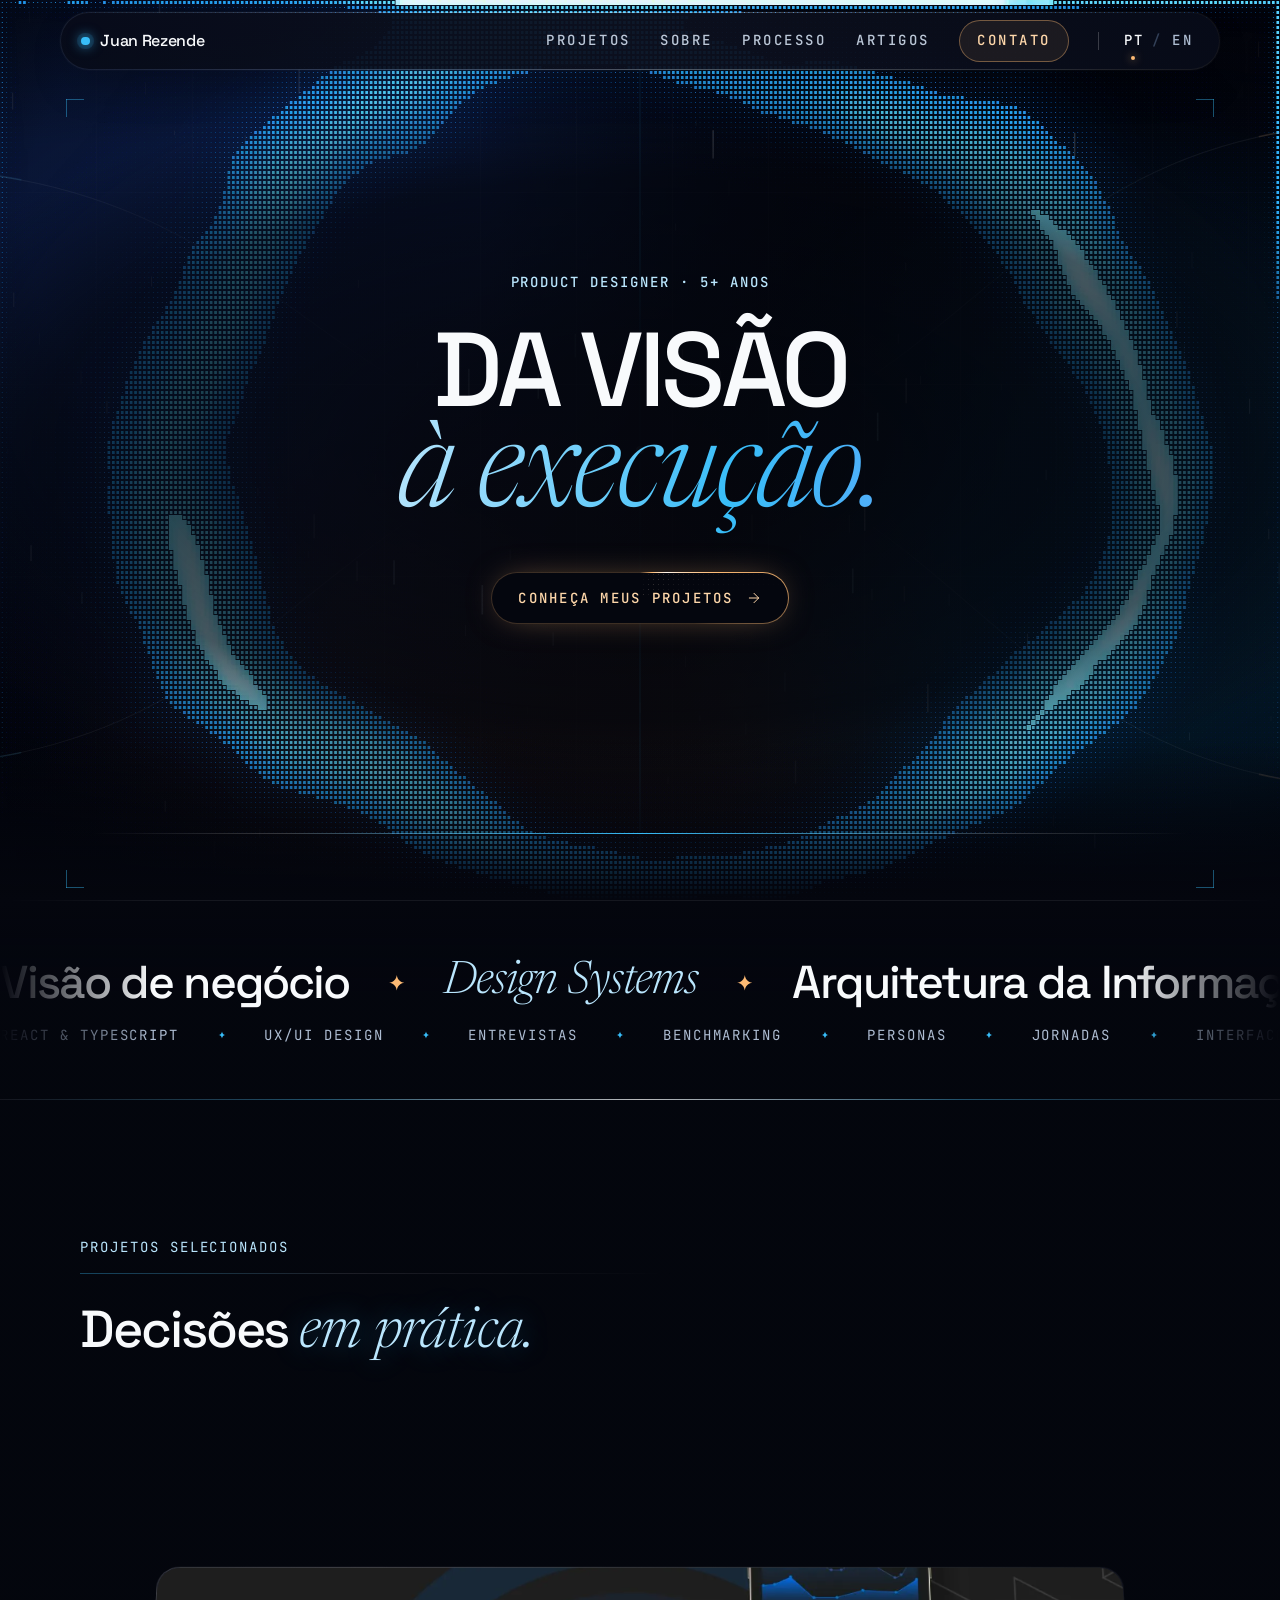
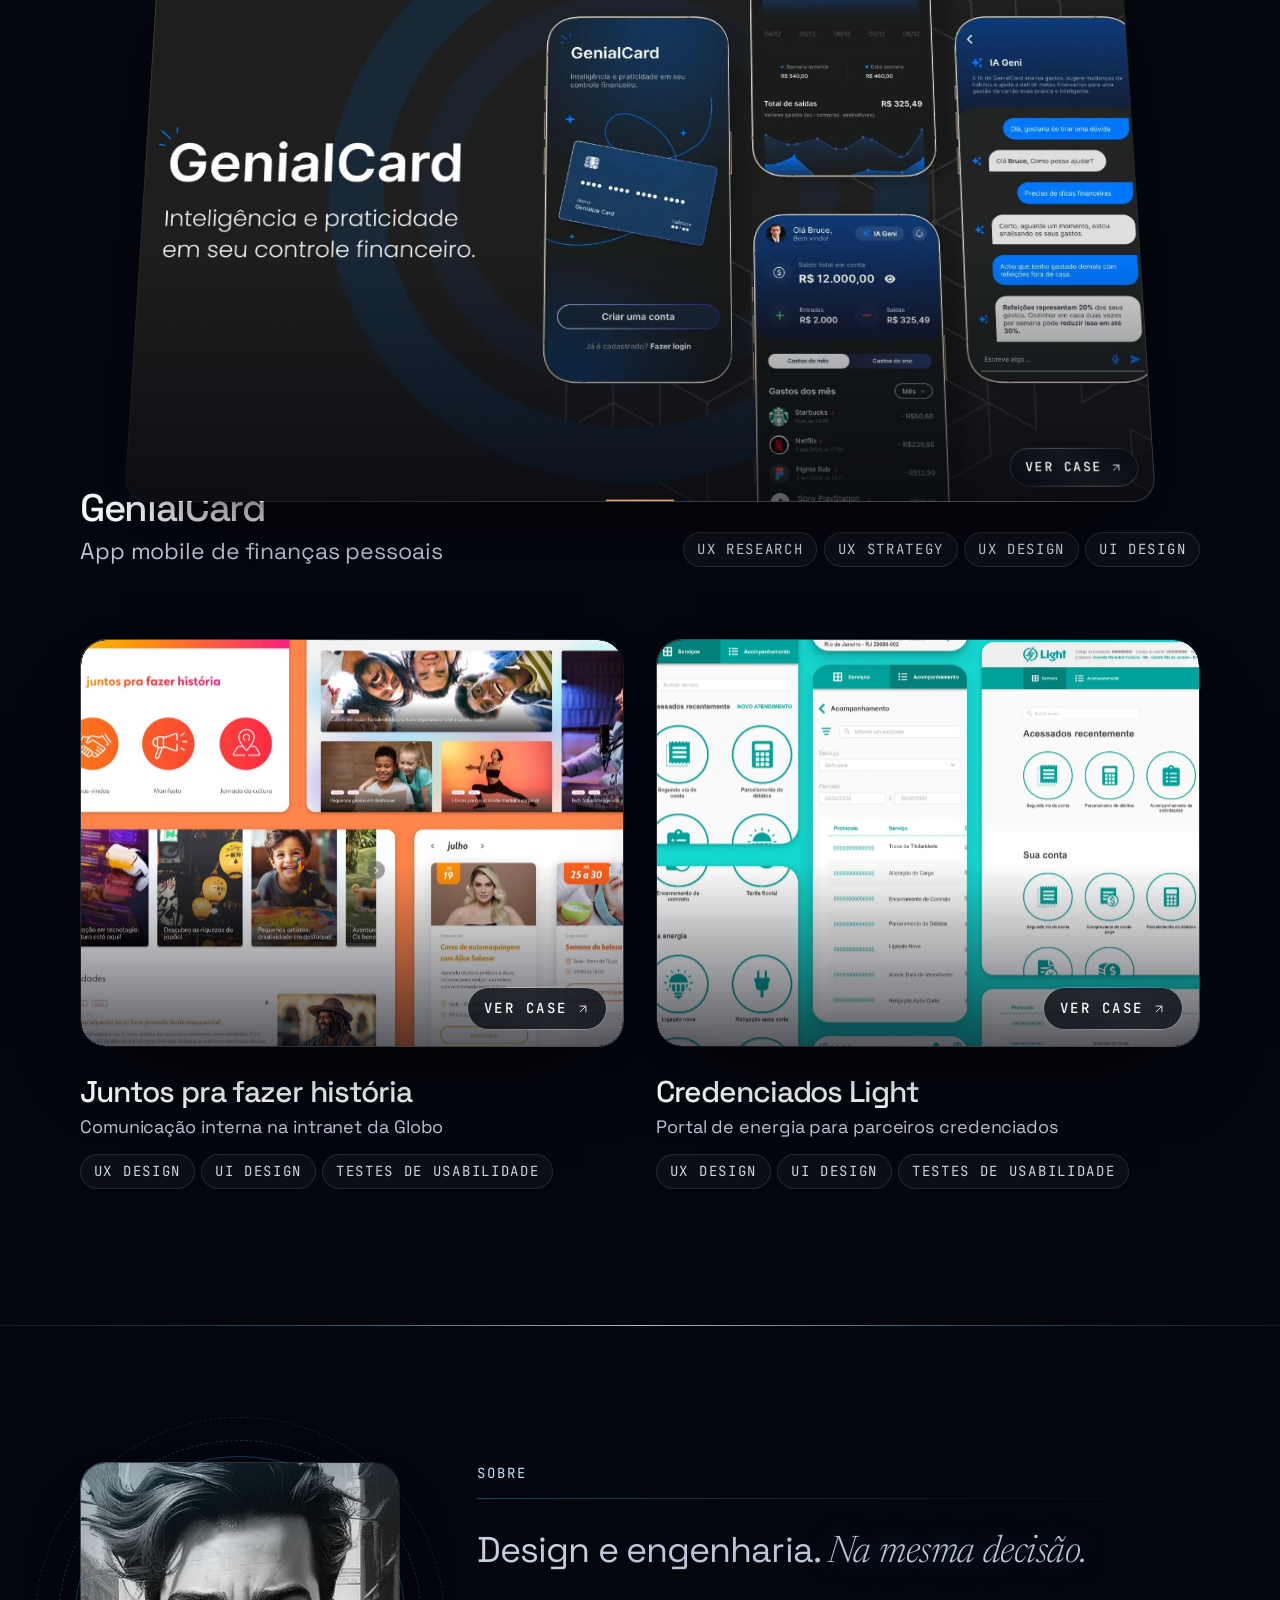
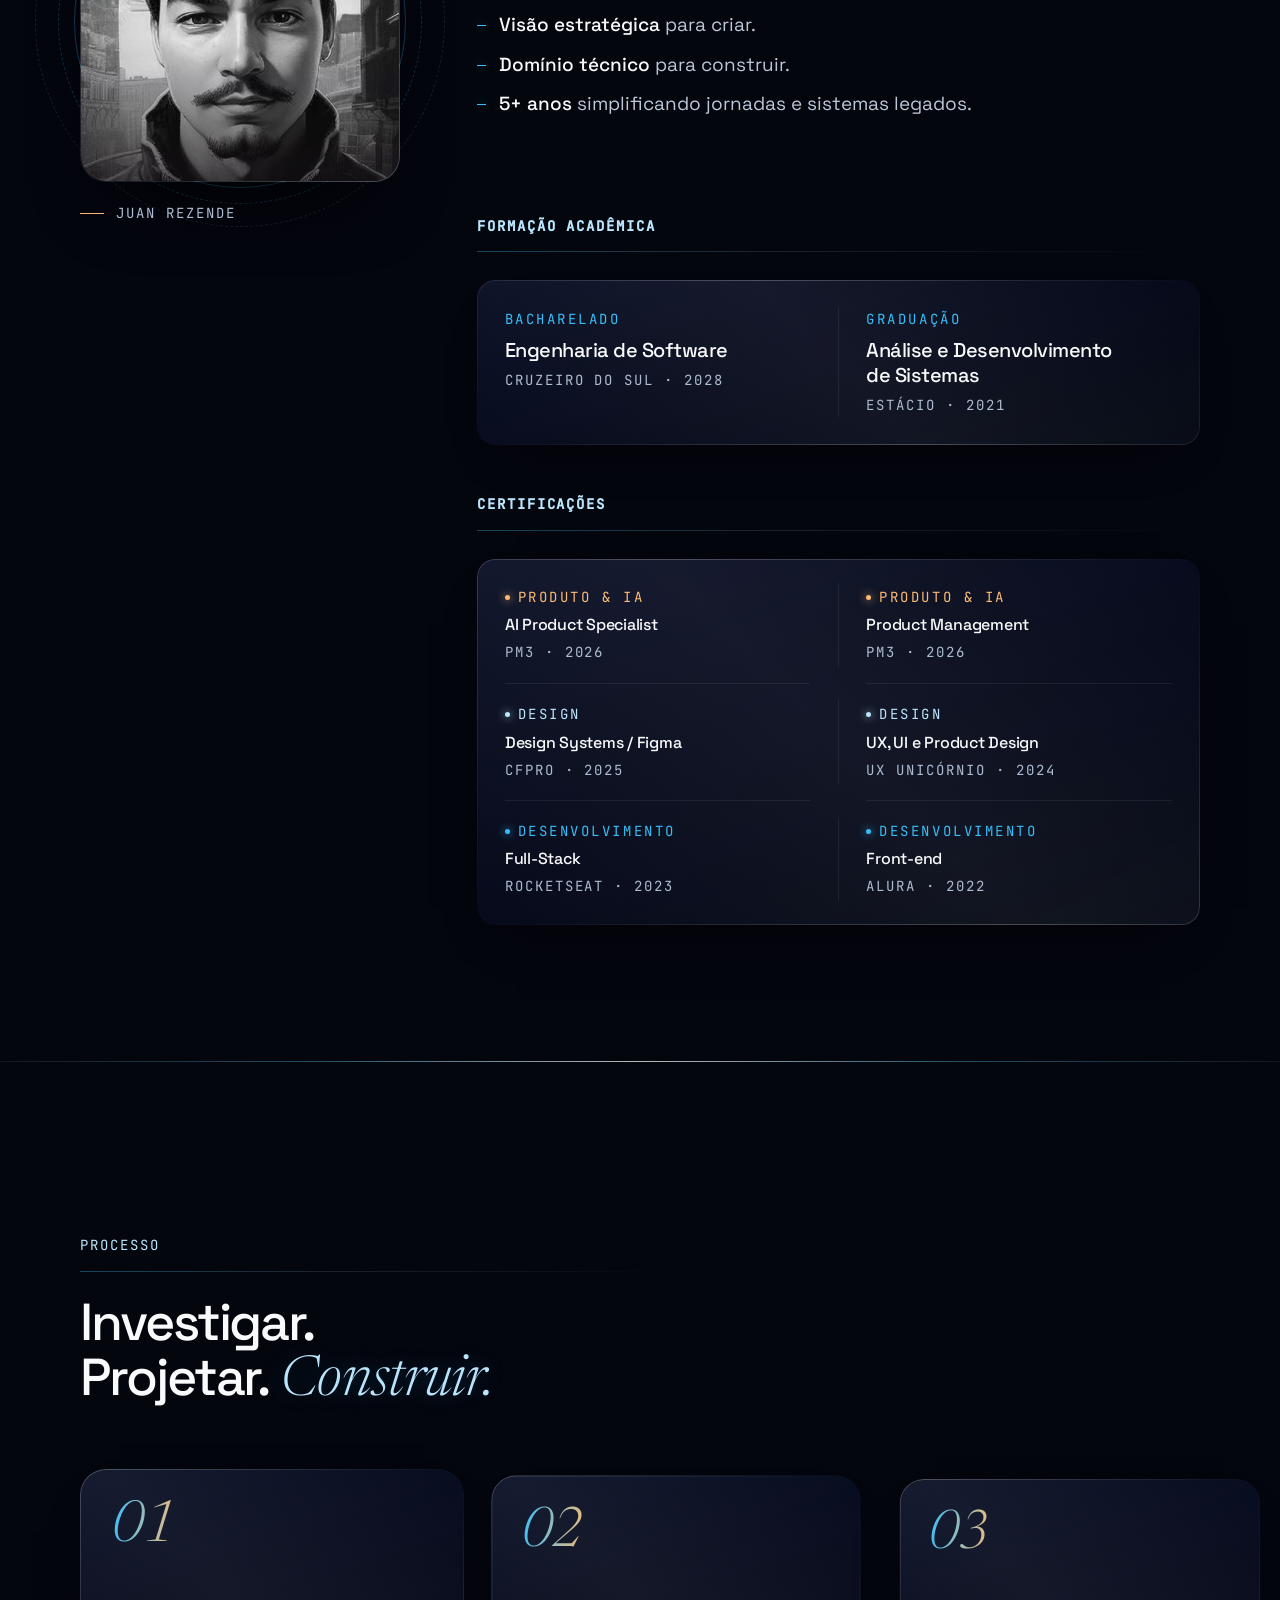
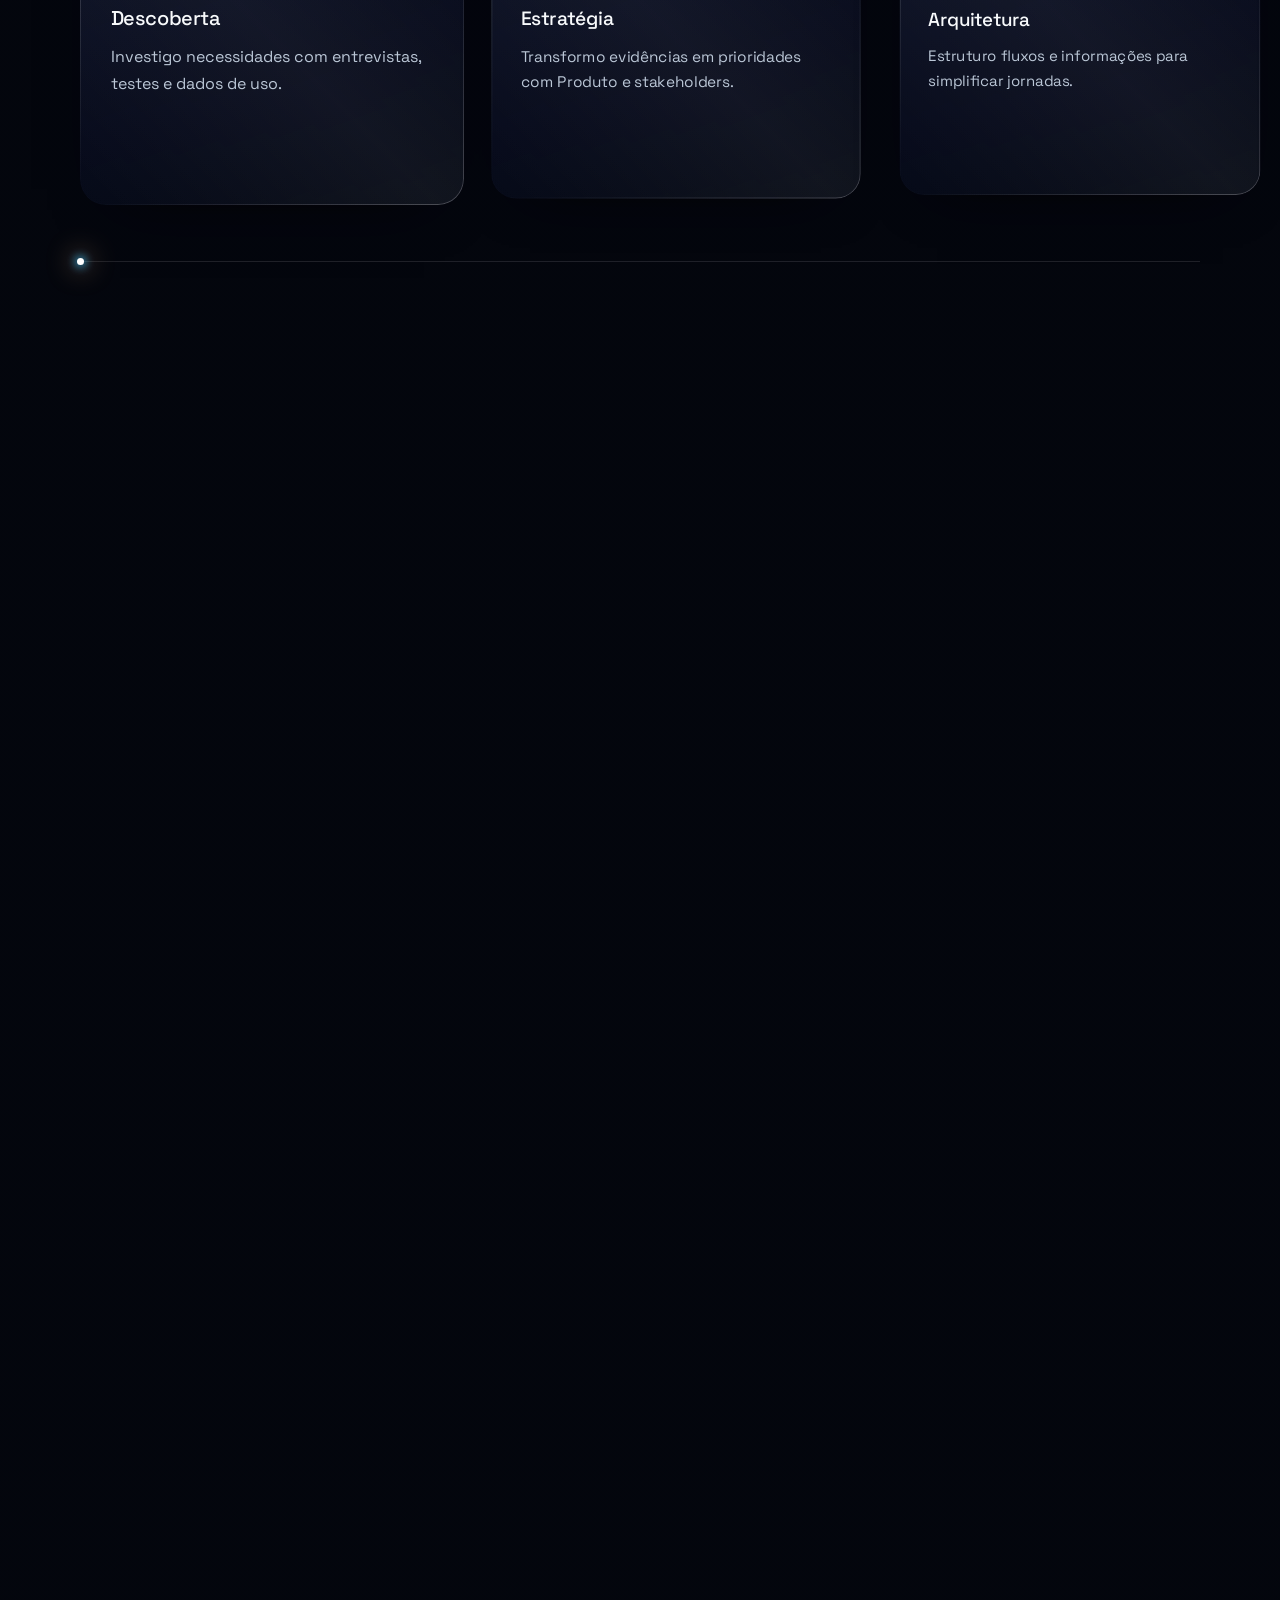
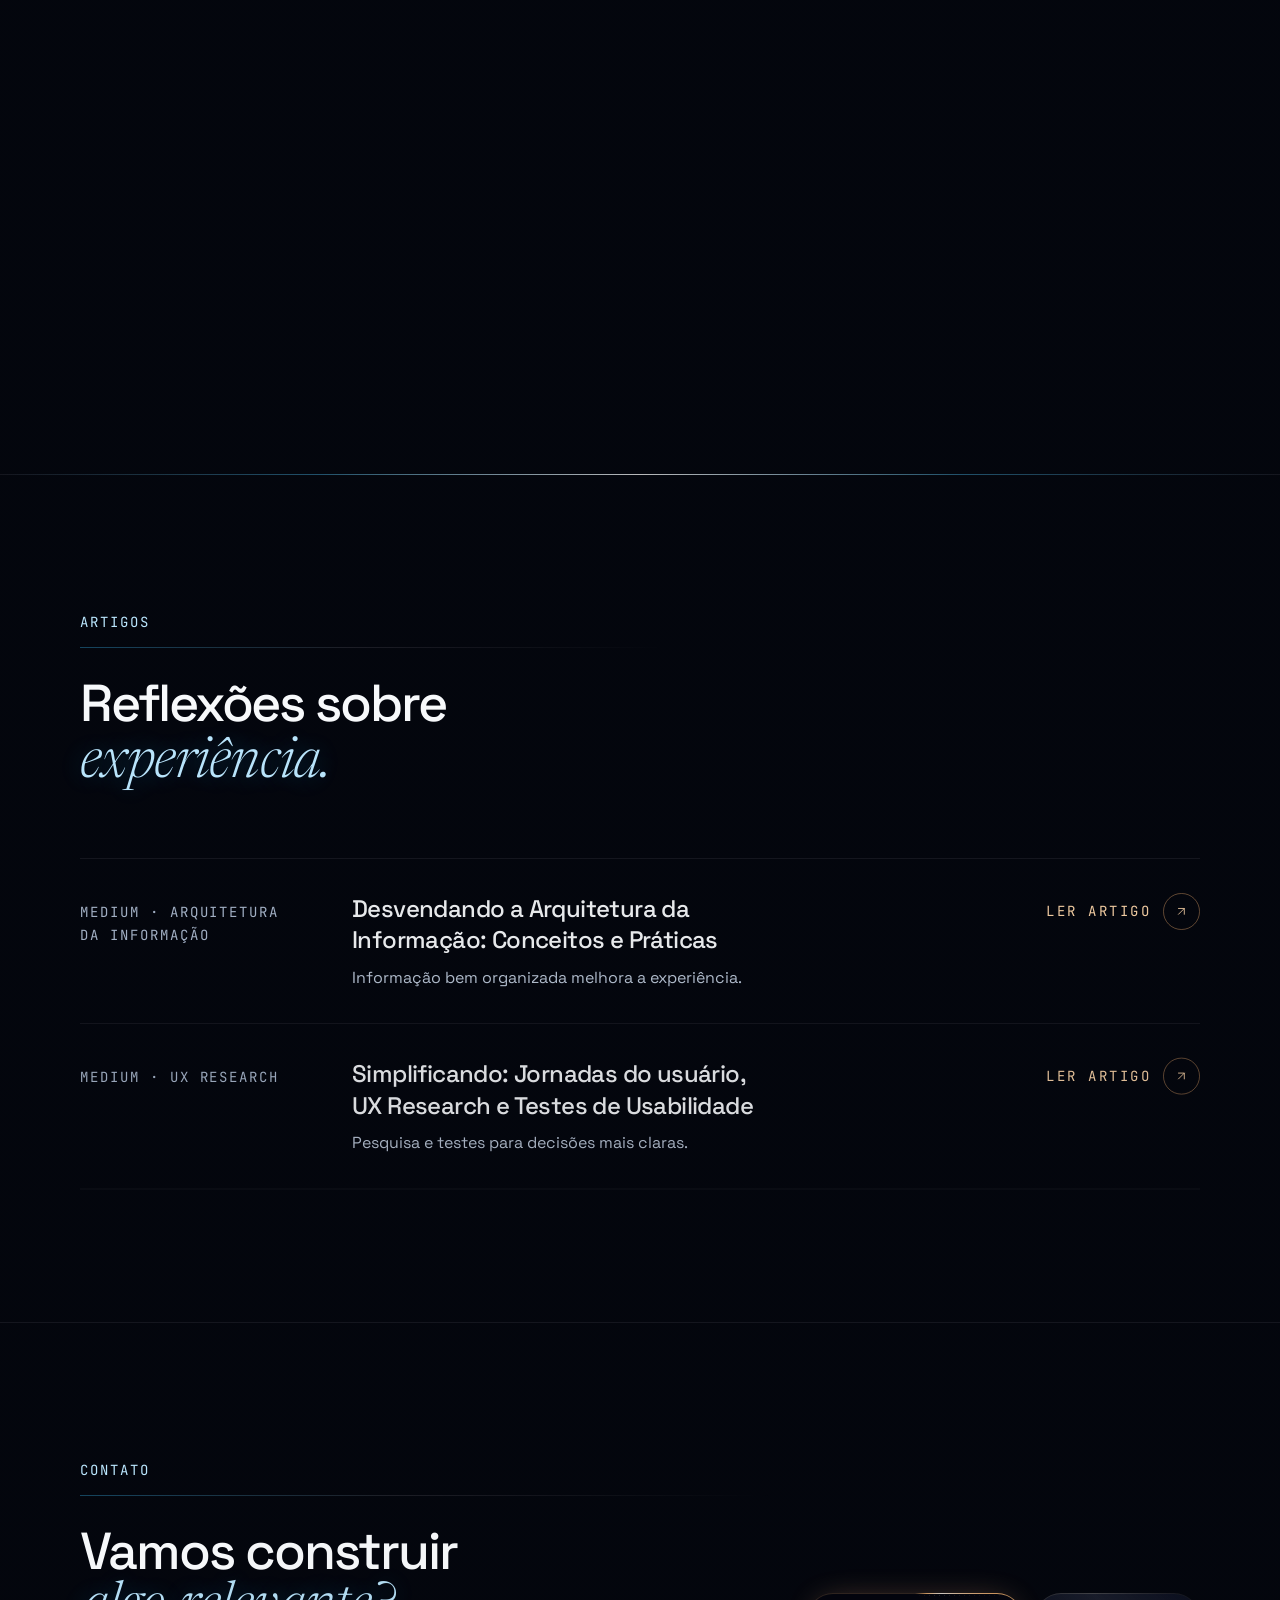
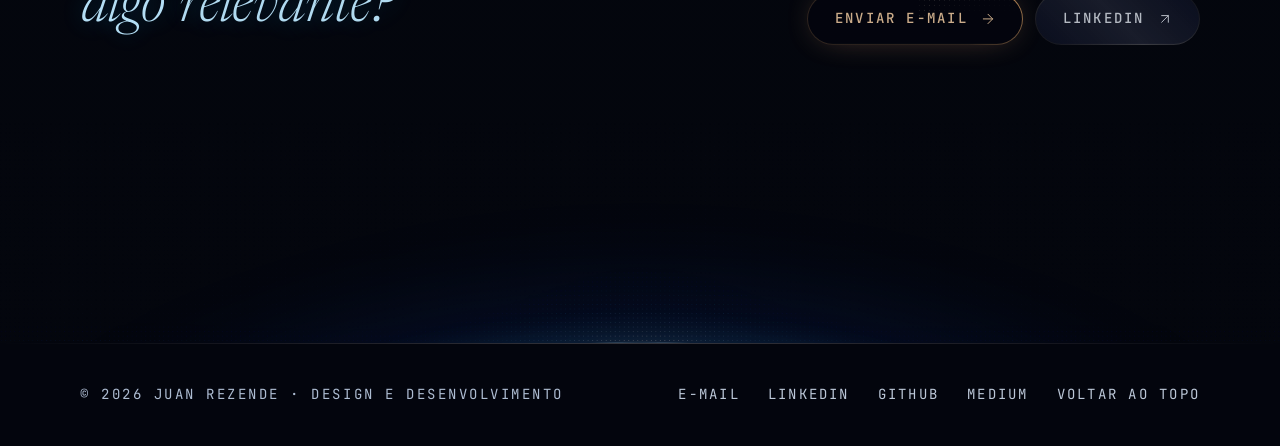
==== commit 165d751c: "Unify portfolio backgrounds and soften case transitions" ====
--- a/index.html
+++ b/index.html
@@ -338,192 +338,194 @@
     </div>
   </section>
 
-  <!-- ══════════ TICKER (decorative: the disciplines already listed on the page, run as end credits) ══════════ -->
-  <div class="ticker" aria-hidden="true">
-    <div class="ticker__row"><div class="ticker__track">
-      <span>Visão de negócio</span><svg class="ticker__star"><use href="#i-star4"/></svg><em>Design Systems</em><svg class="ticker__star"><use href="#i-star4"/></svg>
-      <span>Arquitetura da Informação</span><svg class="ticker__star"><use href="#i-star4"/></svg><em>Experiência digital</em><svg class="ticker__star"><use href="#i-star4"/></svg>
-      <span>Testes de usabilidade</span><svg class="ticker__star"><use href="#i-star4"/></svg><em>UX Strategy</em><svg class="ticker__star"><use href="#i-star4"/></svg>
-      <span>Desenvolvimento Front-end</span><svg class="ticker__star"><use href="#i-star4"/></svg><em>IA aplicada</em><svg class="ticker__star"><use href="#i-star4"/></svg>
-    </div></div>
-    <div class="ticker__row ticker__row--rev"><div class="ticker__track">
-      <span>React &amp; TypeScript</span><svg class="ticker__star"><use href="#i-star4"/></svg><span>UX/UI Design</span><svg class="ticker__star"><use href="#i-star4"/></svg>
-      <span>Entrevistas</span><svg class="ticker__star"><use href="#i-star4"/></svg><span>Benchmarking</span><svg class="ticker__star"><use href="#i-star4"/></svg>
-      <span>Personas</span><svg class="ticker__star"><use href="#i-star4"/></svg><span>Jornadas</span><svg class="ticker__star"><use href="#i-star4"/></svg>
-      <span>Interfaces escaláveis</span><svg class="ticker__star"><use href="#i-star4"/></svg><span>Implementação</span><svg class="ticker__star"><use href="#i-star4"/></svg>
-      <span>Arquitetura e implementação</span><svg class="ticker__star"><use href="#i-star4"/></svg>
-    </div></div>
+  <div class="home-content">
+    <!-- ══════════ TICKER (decorative: the disciplines already listed on the page, run as end credits) ══════════ -->
+    <div class="ticker" aria-hidden="true">
+      <div class="ticker__row"><div class="ticker__track">
+        <span>Visão de negócio</span><svg class="ticker__star"><use href="#i-star4"/></svg><em>Design Systems</em><svg class="ticker__star"><use href="#i-star4"/></svg>
+        <span>Arquitetura da Informação</span><svg class="ticker__star"><use href="#i-star4"/></svg><em>Experiência digital</em><svg class="ticker__star"><use href="#i-star4"/></svg>
+        <span>Testes de usabilidade</span><svg class="ticker__star"><use href="#i-star4"/></svg><em>UX Strategy</em><svg class="ticker__star"><use href="#i-star4"/></svg>
+        <span>Desenvolvimento Front-end</span><svg class="ticker__star"><use href="#i-star4"/></svg><em>IA aplicada</em><svg class="ticker__star"><use href="#i-star4"/></svg>
+      </div></div>
+      <div class="ticker__row ticker__row--rev"><div class="ticker__track">
+        <span>React &amp; TypeScript</span><svg class="ticker__star"><use href="#i-star4"/></svg><span>UX/UI Design</span><svg class="ticker__star"><use href="#i-star4"/></svg>
+        <span>Entrevistas</span><svg class="ticker__star"><use href="#i-star4"/></svg><span>Benchmarking</span><svg class="ticker__star"><use href="#i-star4"/></svg>
+        <span>Personas</span><svg class="ticker__star"><use href="#i-star4"/></svg><span>Jornadas</span><svg class="ticker__star"><use href="#i-star4"/></svg>
+        <span>Interfaces escaláveis</span><svg class="ticker__star"><use href="#i-star4"/></svg><span>Implementação</span><svg class="ticker__star"><use href="#i-star4"/></svg>
+        <span>Arquitetura e implementação</span><svg class="ticker__star"><use href="#i-star4"/></svg>
+      </div></div>
+    </div>
+
+    <!-- ══════════ PROJETOS ══════════ -->
+    <section class="section" id="projetos" aria-labelledby="projetos-title">
+      <div class="container">
+        <div class="section-head section-head--split">
+          <div>
+            <p class="eyebrow">Projetos selecionados</p>
+            <h2 class="h2" id="projetos-title">Decisões <em>em prática.</em></h2>
+          </div>
+        </div>
+
+        <div class="projects">
+          <a class="proj proj--featured" href="/genialcard/">
+            <div class="proj__ignite" data-ignite>
+            <div class="proj__media">
+              <div class="proj__clip">
+                <div class="proj__parallax">
+                  <img src="assets/img/genialcard/capa-1024.webp" srcset="assets/img/genialcard/capa-1024.webp 1024w, assets/img/genialcard/capa.webp 2048w" sizes="(min-width: 1024px) 70vw, 100vw" width="2048" height="1152" alt="Telas do app GenialCard: boas-vindas, gráficos de entradas e saídas, gastos do mês e chat com a IA Geni" decoding="sync" fetchpriority="high">
+                </div>
+              </div>
+              <span class="proj__bar">Ver case<svg class="icon" aria-hidden="true"><use href="#i-arrow-up-right"/></svg></span>
+              <svg class="proj__trace" aria-hidden="true"><path pathLength="1"/><path pathLength="1"/></svg>
+            </div>
+            </div>
+            <div class="proj__body">
+              <h3 class="proj__title">GenialCard <em>App mobile de finanças pessoais</em></h3>
+              <ul class="tags"><li class="tag">UX Research</li><li class="tag">UX Strategy</li><li class="tag">UX Design</li><li class="tag">UI Design</li></ul>
+            </div>
+          </a>
+
+          <a class="proj" href="/juntos-pra-fazer-historia/">
+            <div class="proj__media">
+              <div class="proj__clip">
+                <div class="proj__parallax">
+                  <img src="assets/img/globo/1-1024.webp" srcset="assets/img/globo/1-1024.webp 1024w, assets/img/globo/1.webp 2048w" sizes="(min-width: 900px) 45vw, 100vw" width="2048" height="1536" alt="Interfaces da comunidade Juntos pra fazer história na intranet da Globo" loading="lazy" decoding="async">
+                </div>
+              </div>
+              <span class="proj__bar">Ver case<svg class="icon" aria-hidden="true"><use href="#i-arrow-up-right"/></svg></span>
+            </div>
+            <div class="proj__body">
+              <h3 class="proj__title">Juntos pra fazer história <em>Comunicação interna na intranet da Globo</em></h3>
+              <ul class="tags"><li class="tag">UX Design</li><li class="tag">UI Design</li><li class="tag">Testes de usabilidade</li></ul>
+            </div>
+          </a>
+
+          <a class="proj" href="/credenciados-light/">
+            <div class="proj__media">
+              <div class="proj__clip">
+                <div class="proj__parallax">
+                  <img src="assets/img/light/2-1024.webp" srcset="assets/img/light/2-1024.webp 1024w, assets/img/light/2.webp 2048w" sizes="(min-width: 900px) 45vw, 100vw" width="2048" height="1536" alt="Telas mobile e desktop do portal Credenciados Light com serviços e acompanhamento" loading="lazy" decoding="async">
+                </div>
+              </div>
+              <span class="proj__bar">Ver case<svg class="icon" aria-hidden="true"><use href="#i-arrow-up-right"/></svg></span>
+            </div>
+            <div class="proj__body">
+              <h3 class="proj__title">Credenciados Light <em>Portal de energia para parceiros credenciados</em></h3>
+              <ul class="tags"><li class="tag">UX Design</li><li class="tag">UI Design</li><li class="tag">Testes de usabilidade</li></ul>
+            </div>
+          </a>
+        </div>
+      </div>
+    </section>
+
+    <!-- ══════════ SOBRE ══════════ -->
+    <section class="section" id="sobre" aria-labelledby="sobre-title">
+      <div class="container about">
+        <figure class="portrait" data-reveal>
+          <div class="portrait__orbit" aria-hidden="true"><i></i><i></i><i></i></div>
+          <div class="portrait__frame"><div class="portrait__clip"><img src="assets/img/avatar/juan-500.webp" width="500" height="500" alt="Retrato de Juan Rezende" loading="lazy" decoding="async"></div></div>
+          <figcaption>Juan Rezende</figcaption>
+        </figure>
+        <div>
+          <p class="eyebrow"><span id="sobre-title">Sobre</span></p>
+          <p class="statement">Design e engenharia. <em>Na mesma decisão.</em></p>
+          <div class="about__text" data-reveal>
+            <ul class="about__points"><li><b>Visão estratégica</b> para criar.</li><li><b>Domínio técnico</b> para construir.</li><li><b>5+ anos</b> simplificando jornadas e sistemas legados.</li></ul>
+          </div>
+
+          <!-- FORMAÇÃO: the story continues in the same column, beside the portrait -->
+          <div class="edu">
+            <div class="edu__part">
+              <h3 class="eyebrow" id="edu-degrees">Formação acadêmica</h3>
+              <ul class="cap edu__degrees" aria-labelledby="edu-degrees" data-reveal>
+                <li><span class="edu__kind">Bacharelado</span><b>Engenharia de Software</b><small>Cruzeiro do Sul · 2028</small></li>
+                <li><span class="edu__kind">Graduação</span><b>Análise e Desenvolvimento de Sistemas</b><small>Estácio · 2021</small></li>
+              </ul>
+            </div>
+            <div class="edu__part">
+              <h3 class="eyebrow" id="edu-certs">Certificações</h3>
+              <!-- one row per certificate, newest first; data-area: dev · des · pia. The panel and the count grow on their own. -->
+              <ul class="cap edu__certs" aria-labelledby="edu-certs" data-reveal>
+                <li><span class="edu__area" data-area="pia">Produto &amp; IA</span><b>AI Product Specialist</b><small>PM3 · 2026</small></li>
+                <li><span class="edu__area" data-area="pia">Produto &amp; IA</span><b>Product Management</b><small>PM3 · 2026</small></li>
+                <li><span class="edu__area" data-area="des">Design</span><b>Design Systems / Figma</b><small>cfPRO · 2025</small></li>
+                <li><span class="edu__area" data-area="des">Design</span><b>UX, UI e Product Design</b><small>UX Unicórnio · 2024</small></li>
+                <li><span class="edu__area" data-area="dev">Desenvolvimento</span><b>Full-Stack</b><small>Rocketseat · 2023</small></li>
+                <li><span class="edu__area" data-area="dev">Desenvolvimento</span><b>Front-end</b><small>Alura · 2022</small></li>
+              </ul>
+            </div>
+          </div>
+        </div>
+      </div>
+    </section>
+
+    <!-- ══════════ PROCESSO ══════════ -->
+    <section class="section" id="processo" aria-labelledby="processo-title" style="padding-block:0">
+      <div class="process__pin">
+        <div class="container section-head section-head--split">
+          <div>
+            <p class="eyebrow">Processo</p>
+            <h2 class="h2" id="processo-title">Investigar. Projetar. <em>Construir.</em></h2>
+          </div>
+        </div>
+
+        <ol class="process__track" aria-label="Etapas do meu processo de produto e desenvolvimento">
+          <li class="step"><span class="step__num">01</span><div><h3>Descoberta</h3><p>Investigo necessidades com entrevistas, testes e dados de uso.</p></div></li>
+          <li class="step"><span class="step__num">02</span><div><h3>Estratégia</h3><p>Transformo evidências em prioridades com Produto e stakeholders.</p></div></li>
+          <li class="step"><span class="step__num">03</span><div><h3>Arquitetura</h3><p>Estruturo fluxos e informações para simplificar jornadas.</p></div></li>
+          <li class="step"><span class="step__num">04</span><div><h3>Design &amp; Validação</h3><p>Prototipo no Figma, aplico Design System e valido com usuários.</p></div></li>
+          <li class="step"><span class="step__num">05</span><div><h3>Construção</h3><p>Desenvolvo interfaces e acompanho a implementação com Engenharia.</p></div></li>
+        </ol>
+        <p class="process__hint" aria-hidden="true">Arraste para o lado<svg class="icon"><use href="#i-arrow-right"/></svg></p>
+        <div class="container"><div class="process__bar" aria-hidden="true"><span></span><i class="process__comet"></i></div></div>
+      </div>
+    </section>
+
+    <!-- ══════════ ARTIGOS ══════════ -->
+    <section class="section" id="artigos" aria-labelledby="artigos-title">
+      <div class="container">
+        <div class="section-head section-head--split">
+          <div>
+            <p class="eyebrow">Artigos</p>
+            <h2 class="h2" id="artigos-title">Reflexões sobre <em>experiência.</em></h2>
+          </div>
+        </div>
+        <div class="articles">
+          <a class="article" href="https://medium.com/@juan.rezende/desvendando-a-arquitetura-da-informa%C3%A7%C3%A3o-conceitos-e-pr%C3%A1ticas-ab6edd15f87c" target="_blank" rel="noopener" data-reveal>
+            <p class="article__src">Medium · Arquitetura da Informação</p>
+            <div>
+              <h3>Desvendando a Arquitetura da Informação: Conceitos e Práticas</h3>
+              <p>Informação bem organizada melhora a experiência.</p>
+            </div>
+            <span class="article__go">Ler artigo<svg class="icon" aria-hidden="true"><use href="#i-arrow-up-right"/></svg></span>
+          </a>
+          <a class="article" href="https://medium.com/@juan.rezende/5-formas-de-integrar-jornadas-do-usu%C3%A1rio-ux-research-e-testes-de-usabilidade-1f15527021f8" target="_blank" rel="noopener" data-reveal>
+            <p class="article__src">Medium · UX Research</p>
+            <div>
+              <h3>Simplificando: Jornadas do usuário, UX Research e Testes de Usabilidade</h3>
+              <p>Pesquisa e testes para decisões mais claras.</p>
+            </div>
+            <span class="article__go">Ler artigo<svg class="icon" aria-hidden="true"><use href="#i-arrow-up-right"/></svg></span>
+          </a>
+        </div>
+      </div>
+    </section>
+
+    <!-- ══════════ CONTATO ══════════ -->
+    <section class="section contact-section" id="contato" aria-labelledby="contato-title">
+      <div class="horizon" aria-hidden="true"><div class="horizon__planet"></div><canvas class="horizon__gl"></canvas><div class="horizon__sun"></div><div class="horizon__flare"></div></div>
+      <div class="container contact">
+        <div>
+          <p class="eyebrow">Contato</p>
+          <h2 class="h2" id="contato-title">Vamos construir <em>algo relevante?</em></h2>
+        </div>
+        <div class="btn-row" data-reveal>
+          <a class="btn btn--fill" href="#contato" data-mail>Enviar e-mail<svg class="icon" aria-hidden="true"><use href="#i-arrow-right"/></svg></a>
+          <a class="btn btn--ghost" href="https://www.linkedin.com/in/juanrezende/" target="_blank" rel="noopener">LinkedIn<svg class="icon" aria-hidden="true"><use href="#i-arrow-up-right"/></svg></a>
+        </div>
+      </div>
+    </section>
   </div>
-
-  <!-- ══════════ PROJETOS ══════════ -->
-  <section class="section" id="projetos" aria-labelledby="projetos-title">
-    <div class="container">
-      <div class="section-head section-head--split">
-        <div>
-          <p class="eyebrow">Projetos selecionados</p>
-          <h2 class="h2" id="projetos-title">Decisões <em>em prática.</em></h2>
-        </div>
-      </div>
-
-      <div class="projects">
-        <a class="proj proj--featured" href="/genialcard/">
-          <div class="proj__ignite" data-ignite>
-          <div class="proj__media">
-            <div class="proj__clip">
-              <div class="proj__parallax">
-                <img src="assets/img/genialcard/capa-1024.webp" srcset="assets/img/genialcard/capa-1024.webp 1024w, assets/img/genialcard/capa.webp 2048w" sizes="(min-width: 1024px) 70vw, 100vw" width="2048" height="1152" alt="Telas do app GenialCard: boas-vindas, gráficos de entradas e saídas, gastos do mês e chat com a IA Geni" decoding="sync" fetchpriority="high">
-              </div>
-            </div>
-            <span class="proj__bar">Ver case<svg class="icon" aria-hidden="true"><use href="#i-arrow-up-right"/></svg></span>
-            <svg class="proj__trace" aria-hidden="true"><path pathLength="1"/><path pathLength="1"/></svg>
-          </div>
-          </div>
-          <div class="proj__body">
-            <h3 class="proj__title">GenialCard <em>App mobile de finanças pessoais</em></h3>
-            <ul class="tags"><li class="tag">UX Research</li><li class="tag">UX Strategy</li><li class="tag">UX Design</li><li class="tag">UI Design</li></ul>
-          </div>
-        </a>
-
-        <a class="proj" href="/juntos-pra-fazer-historia/">
-          <div class="proj__media">
-            <div class="proj__clip">
-              <div class="proj__parallax">
-                <img src="assets/img/globo/1-1024.webp" srcset="assets/img/globo/1-1024.webp 1024w, assets/img/globo/1.webp 2048w" sizes="(min-width: 900px) 45vw, 100vw" width="2048" height="1536" alt="Interfaces da comunidade Juntos pra fazer história na intranet da Globo" loading="lazy" decoding="async">
-              </div>
-            </div>
-            <span class="proj__bar">Ver case<svg class="icon" aria-hidden="true"><use href="#i-arrow-up-right"/></svg></span>
-          </div>
-          <div class="proj__body">
-            <h3 class="proj__title">Juntos pra fazer história <em>Comunicação interna na intranet da Globo</em></h3>
-            <ul class="tags"><li class="tag">UX Design</li><li class="tag">UI Design</li><li class="tag">Testes de usabilidade</li></ul>
-          </div>
-        </a>
-
-        <a class="proj" href="/credenciados-light/">
-          <div class="proj__media">
-            <div class="proj__clip">
-              <div class="proj__parallax">
-                <img src="assets/img/light/2-1024.webp" srcset="assets/img/light/2-1024.webp 1024w, assets/img/light/2.webp 2048w" sizes="(min-width: 900px) 45vw, 100vw" width="2048" height="1536" alt="Telas mobile e desktop do portal Credenciados Light com serviços e acompanhamento" loading="lazy" decoding="async">
-              </div>
-            </div>
-            <span class="proj__bar">Ver case<svg class="icon" aria-hidden="true"><use href="#i-arrow-up-right"/></svg></span>
-          </div>
-          <div class="proj__body">
-            <h3 class="proj__title">Credenciados Light <em>Portal de energia para parceiros credenciados</em></h3>
-            <ul class="tags"><li class="tag">UX Design</li><li class="tag">UI Design</li><li class="tag">Testes de usabilidade</li></ul>
-          </div>
-        </a>
-      </div>
-    </div>
-  </section>
-
-  <!-- ══════════ SOBRE ══════════ -->
-  <section class="section" id="sobre" aria-labelledby="sobre-title">
-    <div class="container about">
-      <figure class="portrait" data-reveal>
-        <div class="portrait__orbit" aria-hidden="true"><i></i><i></i><i></i></div>
-        <div class="portrait__frame"><div class="portrait__clip"><img src="assets/img/avatar/juan-500.webp" width="500" height="500" alt="Retrato de Juan Rezende" loading="lazy" decoding="async"></div></div>
-        <figcaption>Juan Rezende</figcaption>
-      </figure>
-      <div>
-        <p class="eyebrow"><span id="sobre-title">Sobre</span></p>
-        <p class="statement">Design e engenharia. <em>Na mesma decisão.</em></p>
-        <div class="about__text" data-reveal>
-          <ul class="about__points"><li><b>Visão estratégica</b> para criar.</li><li><b>Domínio técnico</b> para construir.</li><li><b>5+ anos</b> simplificando jornadas e sistemas legados.</li></ul>
-        </div>
-
-        <!-- FORMAÇÃO: the story continues in the same column, beside the portrait -->
-        <div class="edu">
-          <div class="edu__part">
-            <h3 class="eyebrow" id="edu-degrees">Formação acadêmica</h3>
-            <ul class="cap edu__degrees" aria-labelledby="edu-degrees" data-reveal>
-              <li><span class="edu__kind">Bacharelado</span><b>Engenharia de Software</b><small>Cruzeiro do Sul · 2028</small></li>
-              <li><span class="edu__kind">Graduação</span><b>Análise e Desenvolvimento de Sistemas</b><small>Estácio · 2021</small></li>
-            </ul>
-          </div>
-          <div class="edu__part">
-            <h3 class="eyebrow" id="edu-certs">Certificações</h3>
-            <!-- one row per certificate, newest first; data-area: dev · des · pia. The panel and the count grow on their own. -->
-            <ul class="cap edu__certs" aria-labelledby="edu-certs" data-reveal>
-              <li><span class="edu__area" data-area="pia">Produto &amp; IA</span><b>AI Product Specialist</b><small>PM3 · 2026</small></li>
-              <li><span class="edu__area" data-area="pia">Produto &amp; IA</span><b>Product Management</b><small>PM3 · 2026</small></li>
-              <li><span class="edu__area" data-area="des">Design</span><b>Design Systems / Figma</b><small>cfPRO · 2025</small></li>
-              <li><span class="edu__area" data-area="des">Design</span><b>UX, UI e Product Design</b><small>UX Unicórnio · 2024</small></li>
-              <li><span class="edu__area" data-area="dev">Desenvolvimento</span><b>Full-Stack</b><small>Rocketseat · 2023</small></li>
-              <li><span class="edu__area" data-area="dev">Desenvolvimento</span><b>Front-end</b><small>Alura · 2022</small></li>
-            </ul>
-          </div>
-        </div>
-      </div>
-    </div>
-  </section>
-
-  <!-- ══════════ PROCESSO ══════════ -->
-  <section class="section" id="processo" aria-labelledby="processo-title" style="padding-block:0">
-    <div class="process__pin">
-      <div class="container section-head section-head--split">
-        <div>
-          <p class="eyebrow">Processo</p>
-          <h2 class="h2" id="processo-title">Investigar. Projetar. <em>Construir.</em></h2>
-        </div>
-      </div>
-
-      <ol class="process__track" aria-label="Etapas do meu processo de produto e desenvolvimento">
-        <li class="step"><span class="step__num">01</span><div><h3>Descoberta</h3><p>Investigo necessidades com entrevistas, testes e dados de uso.</p></div></li>
-        <li class="step"><span class="step__num">02</span><div><h3>Estratégia</h3><p>Transformo evidências em prioridades com Produto e stakeholders.</p></div></li>
-        <li class="step"><span class="step__num">03</span><div><h3>Arquitetura</h3><p>Estruturo fluxos e informações para simplificar jornadas.</p></div></li>
-        <li class="step"><span class="step__num">04</span><div><h3>Design &amp; Validação</h3><p>Prototipo no Figma, aplico Design System e valido com usuários.</p></div></li>
-        <li class="step"><span class="step__num">05</span><div><h3>Construção</h3><p>Desenvolvo interfaces e acompanho a implementação com Engenharia.</p></div></li>
-      </ol>
-      <p class="process__hint" aria-hidden="true">Arraste para o lado<svg class="icon"><use href="#i-arrow-right"/></svg></p>
-      <div class="container"><div class="process__bar" aria-hidden="true"><span></span><i class="process__comet"></i></div></div>
-    </div>
-  </section>
-
-  <!-- ══════════ ARTIGOS ══════════ -->
-  <section class="section" id="artigos" aria-labelledby="artigos-title">
-    <div class="container">
-      <div class="section-head section-head--split">
-        <div>
-          <p class="eyebrow">Artigos</p>
-          <h2 class="h2" id="artigos-title">Reflexões sobre <em>experiência.</em></h2>
-        </div>
-      </div>
-      <div class="articles">
-        <a class="article" href="https://medium.com/@juan.rezende/desvendando-a-arquitetura-da-informa%C3%A7%C3%A3o-conceitos-e-pr%C3%A1ticas-ab6edd15f87c" target="_blank" rel="noopener" data-reveal>
-          <p class="article__src">Medium · Arquitetura da Informação</p>
-          <div>
-            <h3>Desvendando a Arquitetura da Informação: Conceitos e Práticas</h3>
-            <p>Informação bem organizada melhora a experiência.</p>
-          </div>
-          <span class="article__go">Ler artigo<svg class="icon" aria-hidden="true"><use href="#i-arrow-up-right"/></svg></span>
-        </a>
-        <a class="article" href="https://medium.com/@juan.rezende/5-formas-de-integrar-jornadas-do-usu%C3%A1rio-ux-research-e-testes-de-usabilidade-1f15527021f8" target="_blank" rel="noopener" data-reveal>
-          <p class="article__src">Medium · UX Research</p>
-          <div>
-            <h3>Simplificando: Jornadas do usuário, UX Research e Testes de Usabilidade</h3>
-            <p>Pesquisa e testes para decisões mais claras.</p>
-          </div>
-          <span class="article__go">Ler artigo<svg class="icon" aria-hidden="true"><use href="#i-arrow-up-right"/></svg></span>
-        </a>
-      </div>
-    </div>
-  </section>
-
-  <!-- ══════════ CONTATO ══════════ -->
-  <section class="section contact-section" id="contato" aria-labelledby="contato-title">
-    <div class="horizon" aria-hidden="true"><div class="horizon__planet"></div><canvas class="horizon__gl"></canvas><div class="horizon__sun"></div><div class="horizon__flare"></div></div>
-    <div class="container contact">
-      <div>
-        <p class="eyebrow">Contato</p>
-        <h2 class="h2" id="contato-title">Vamos construir <em>algo relevante?</em></h2>
-      </div>
-      <div class="btn-row" data-reveal>
-        <a class="btn btn--fill" href="#contato" data-mail>Enviar e-mail<svg class="icon" aria-hidden="true"><use href="#i-arrow-right"/></svg></a>
-        <a class="btn btn--ghost" href="https://www.linkedin.com/in/juanrezende/" target="_blank" rel="noopener">LinkedIn<svg class="icon" aria-hidden="true"><use href="#i-arrow-up-right"/></svg></a>
-      </div>
-    </div>
-  </section>
 </div>
 
 <!-- ═══════════════════════════════ CASES (/genialcard/, /juntos-pra-fazer-historia/, /credenciados-light/: see tools/build-cases.py) ═══════════════════════════════ -->
--- a/assets/css/01-tokens.css
+++ b/assets/css/01-tokens.css
@@ -24,6 +24,7 @@
 :root {
   /* ink */
   --bg: #04060e;
+  --reading-bg: color-mix(in srgb, var(--bg) 65%, transparent);
   --ink-2: #070b19;
   --surface: #0a1024;
   --surface-2: #0e1633;
--- a/assets/css/04-atmosphere.css
+++ b/assets/css/04-atmosphere.css
@@ -165,13 +165,20 @@
   background: radial-gradient(120% 90% at 50% 50%, #0a1430, var(--bg) 70%);
   text-align: center;
 }
-/* the warp streaks run behind the title card (the curtain is its own stacking context) */
+/* The reading tint covers the glow and streaks together, behind the title and line. */
+.curtain__warp,
+.curtain::after {
+  position: absolute;
+  inset: 0;
+  z-index: -1;
+}
 .curtain__warp {
-  position: absolute;
-  inset: 0;
-  z-index: -1;
   width: 100%;
   height: 100%;
+}
+.curtain::after {
+  content: "";
+  background-color: var(--reading-bg);
 }
 .curtain__label, .curtain__title { text-shadow: 0 0 24px rgba(4, 6, 14, .9), 0 0 2px rgba(4, 6, 14, .8); }
 .curtain__label {
--- a/assets/css/05-layout.css
+++ b/assets/css/05-layout.css
@@ -200,6 +200,13 @@
   position: relative;
   z-index: 1;
 }
+#view-case {
+  background-color: var(--reading-bg);
+}
+.home-content {
+  /* Continue the hero's opaque bottom fade into the quieter reading background. */
+  background: linear-gradient(to bottom, var(--bg), var(--reading-bg) 6rem);
+}
 .section {
   position: relative;
   padding-block: clamp(5rem, 11vw, 8.5rem);
--- a/assets/css/11-contact.css
+++ b/assets/css/11-contact.css
@@ -35,6 +35,7 @@
   position: absolute;
   inset: auto 0 0;
   height: 60%;
+  opacity: .65;
   z-index: -1;
   pointer-events: none;
 }
@@ -92,7 +93,7 @@
   position: relative;
   z-index: 1;
   padding: 2.5rem 0;
-  background: var(--bg);
+  background: var(--reading-bg);
 }
 .footer::before {
   content: "";
